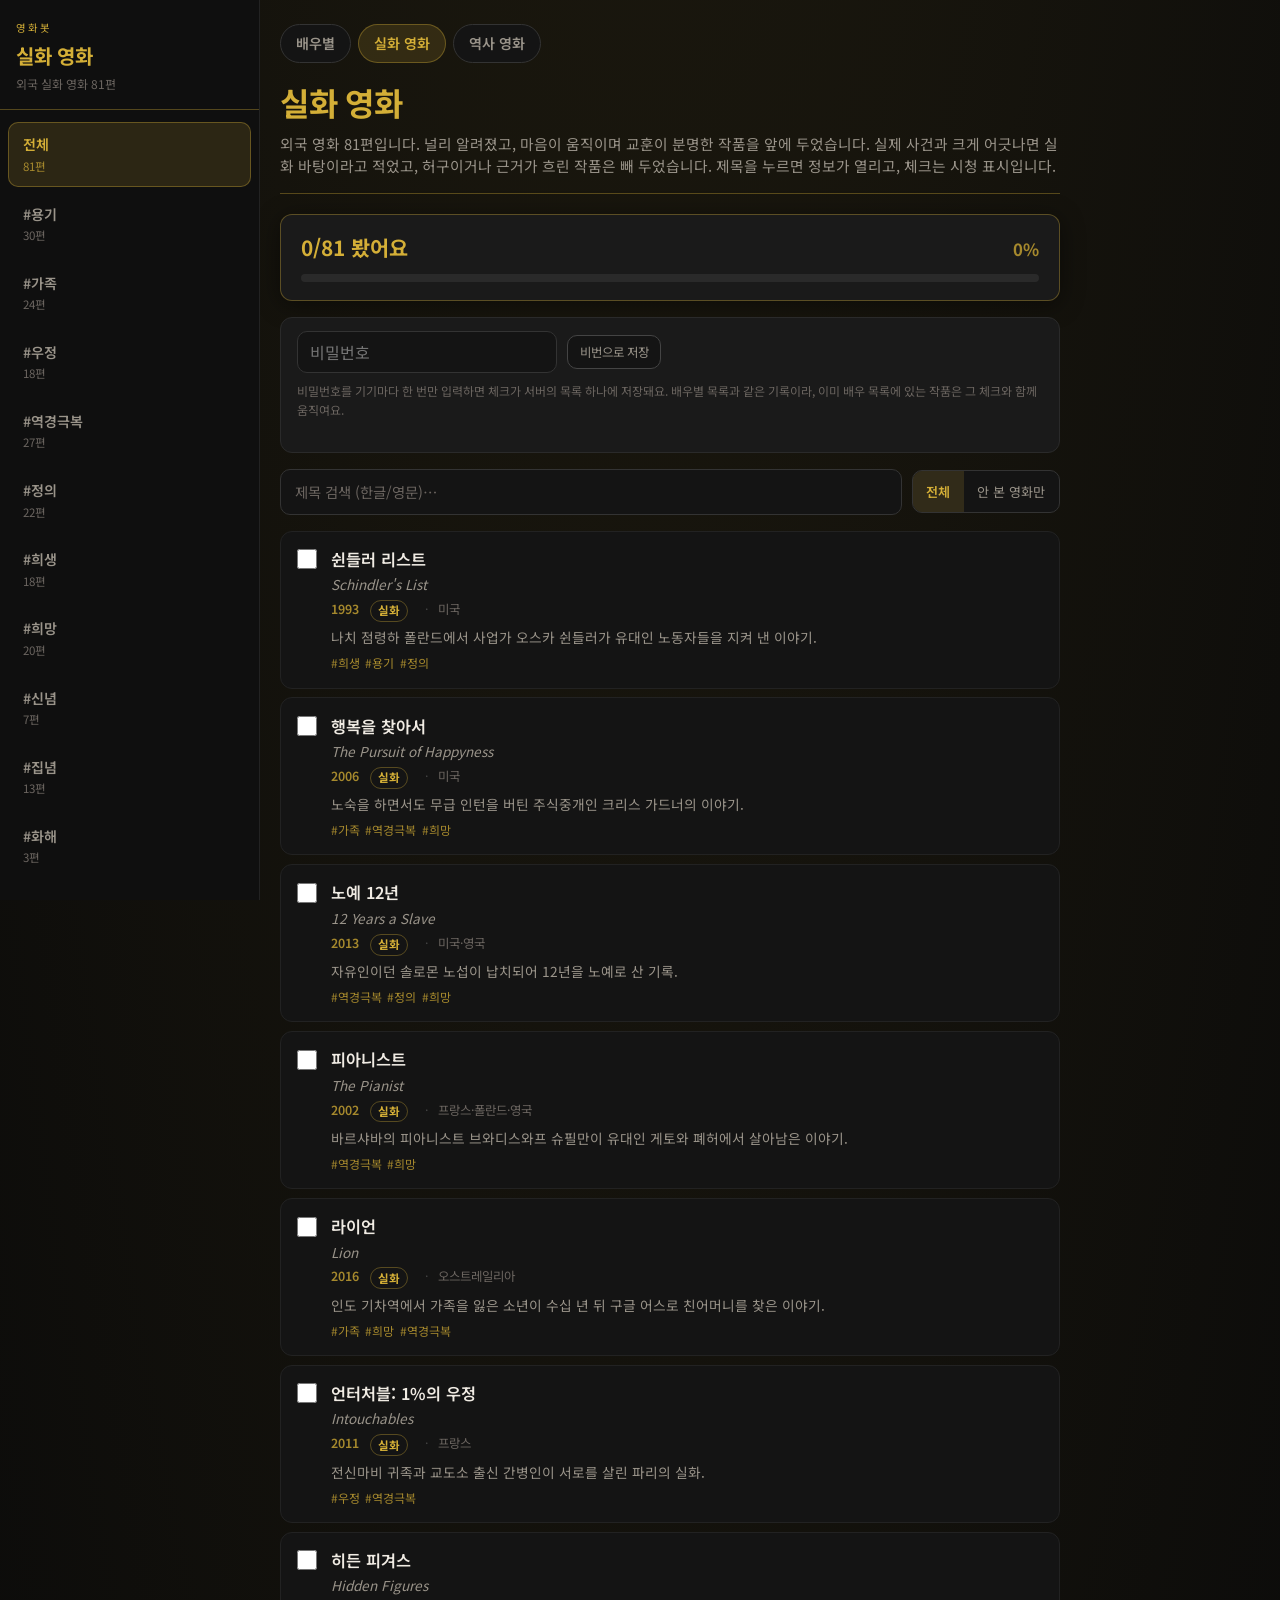
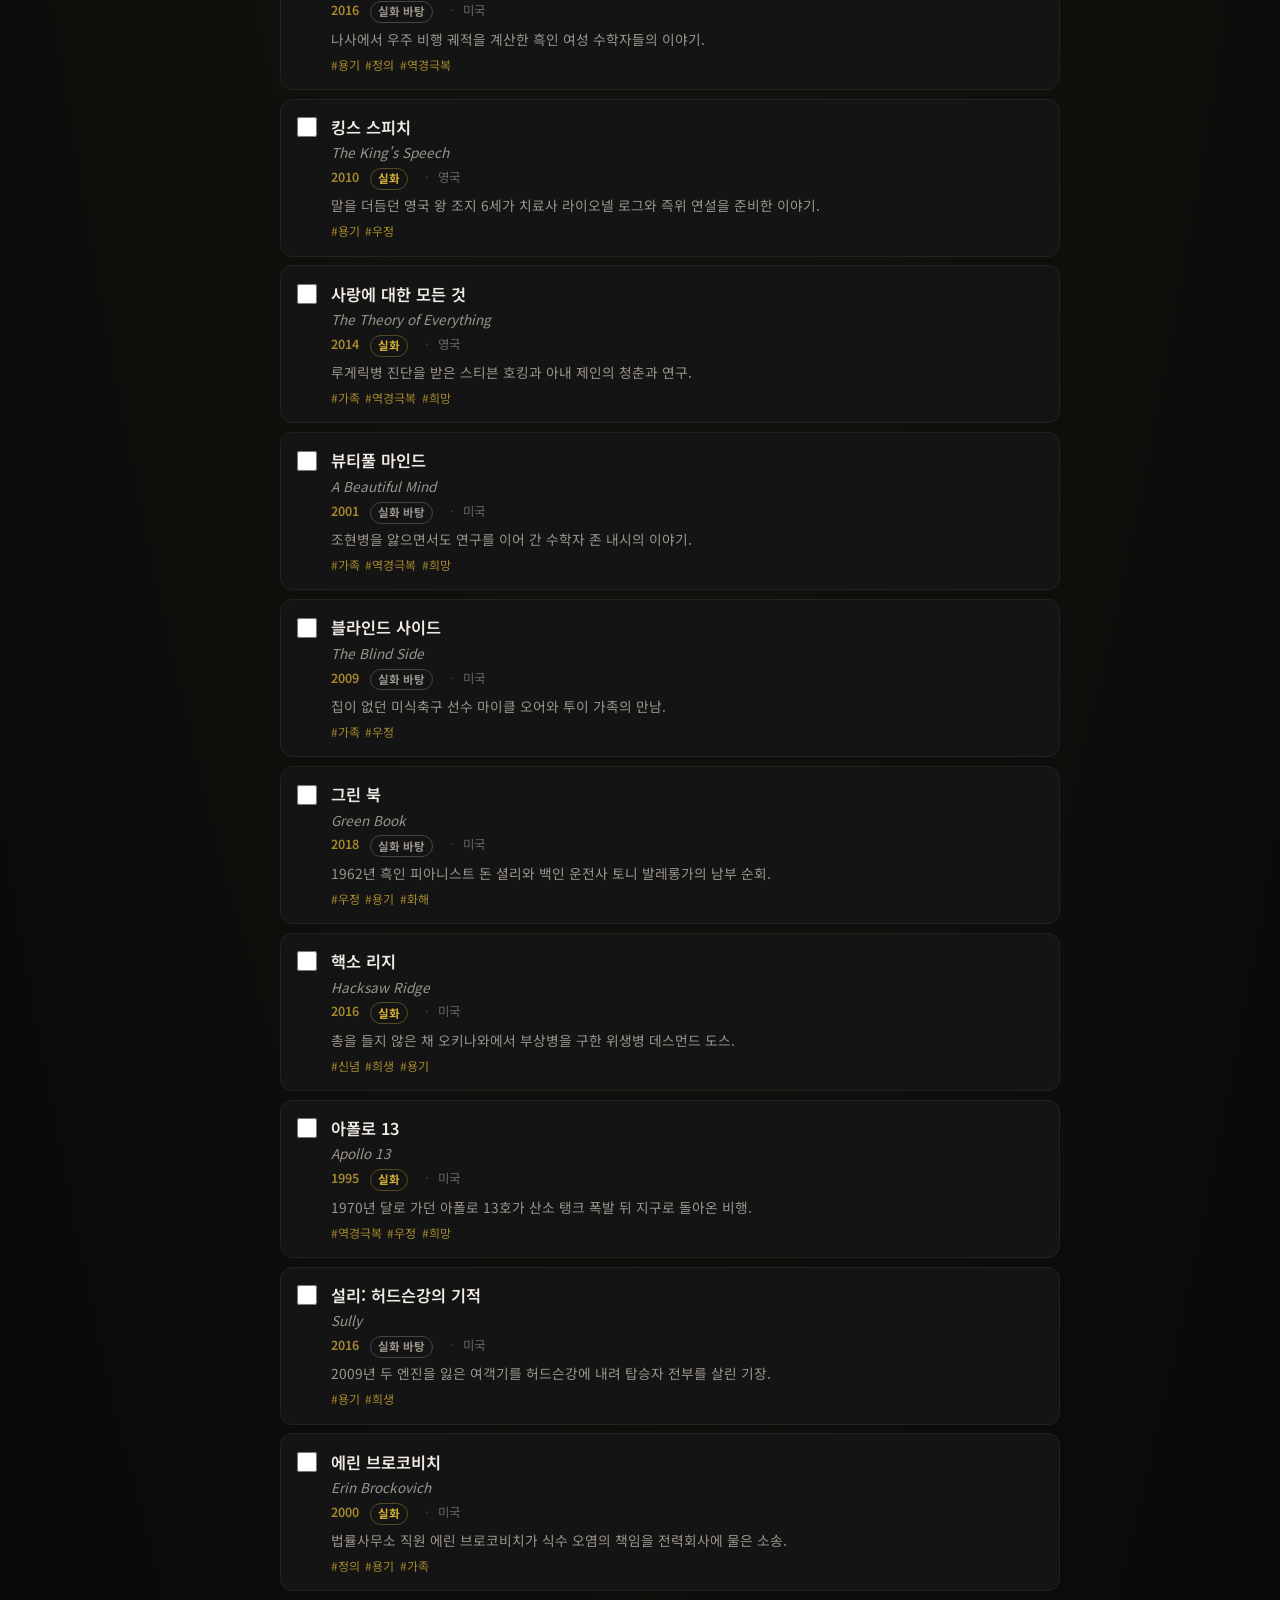
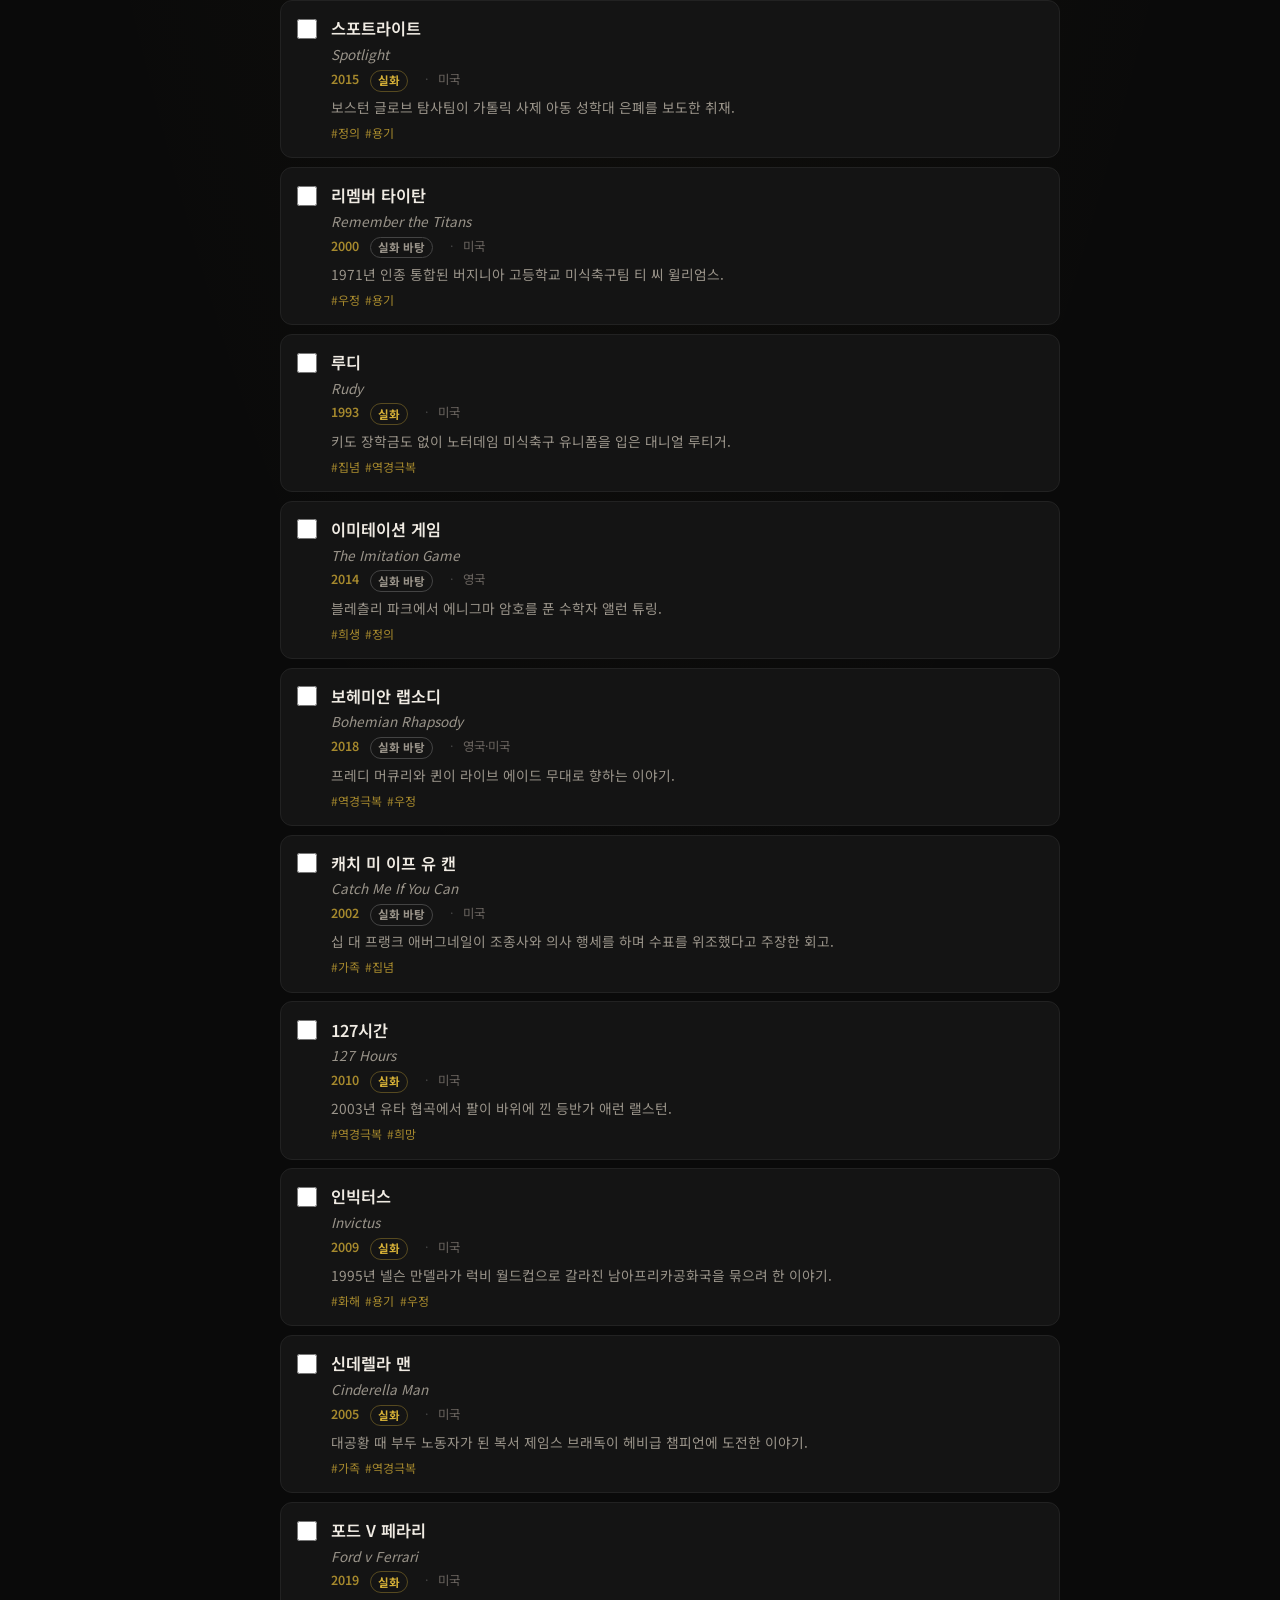
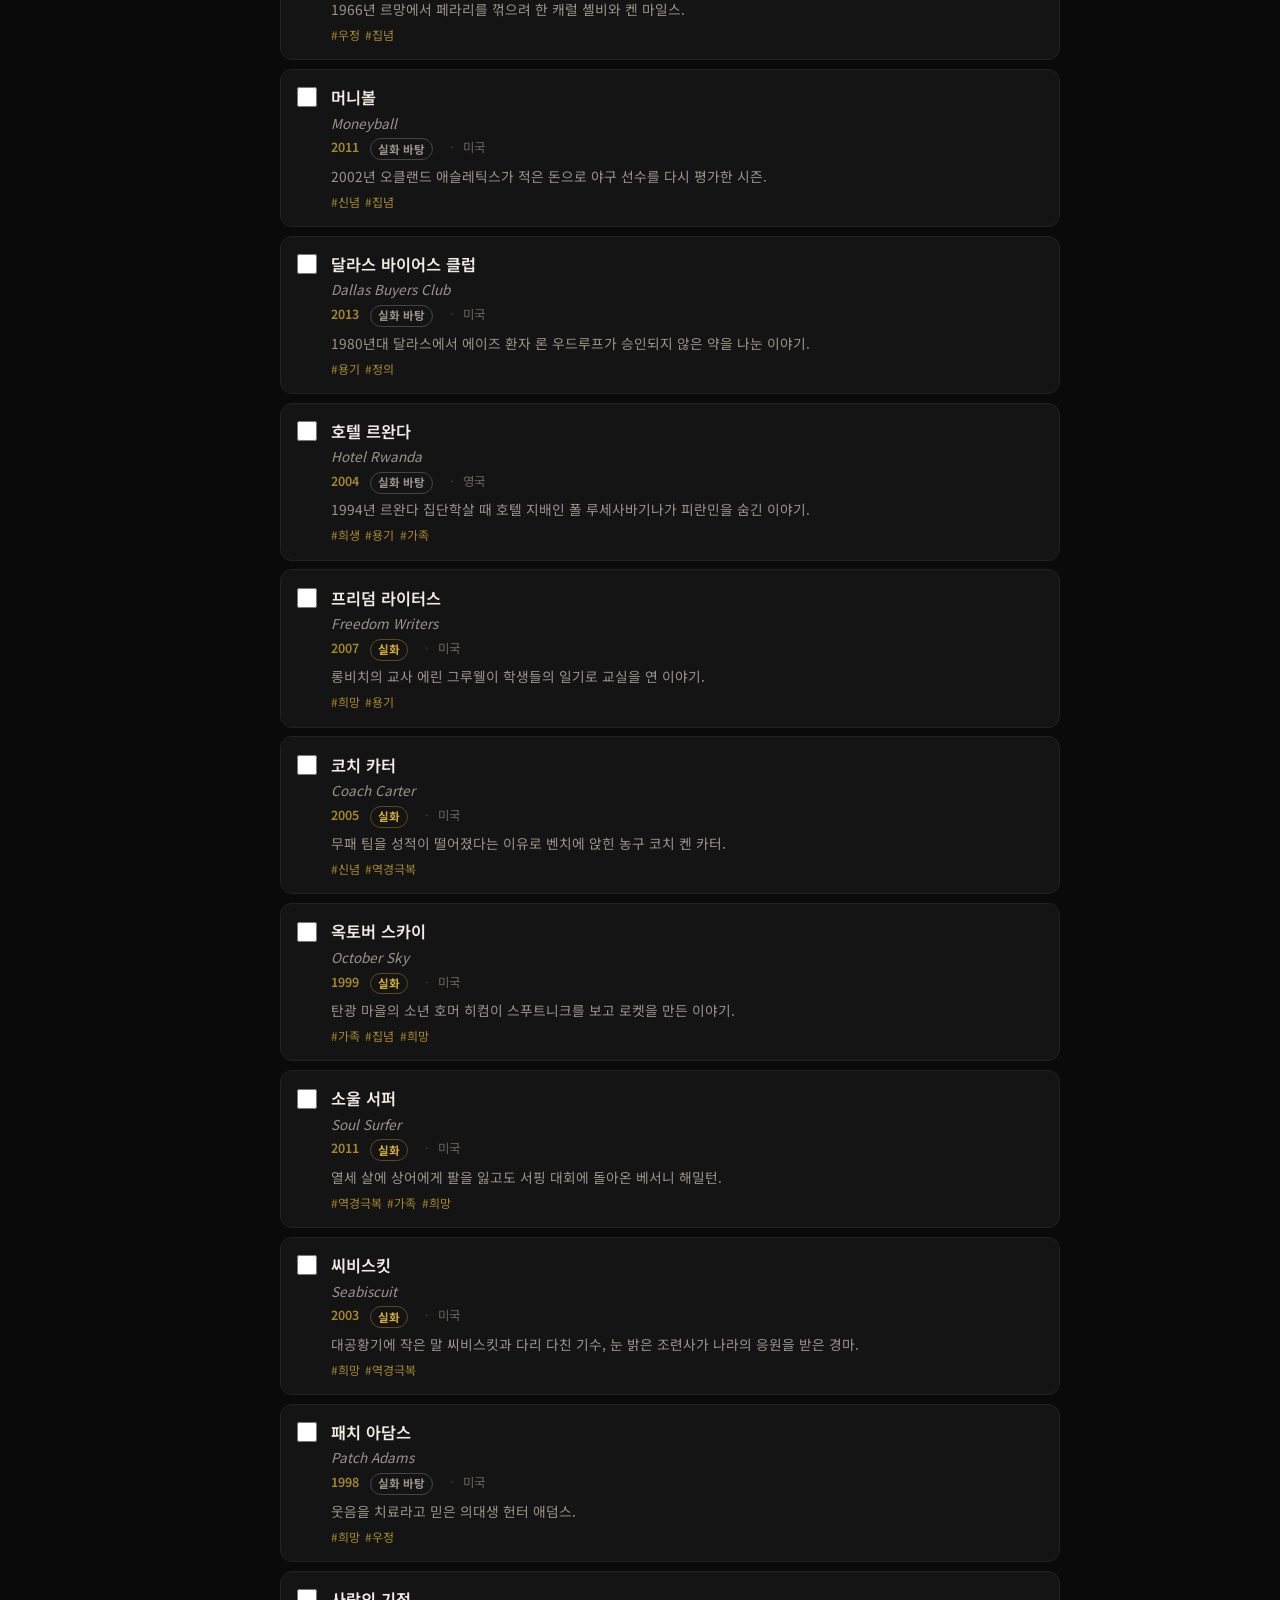
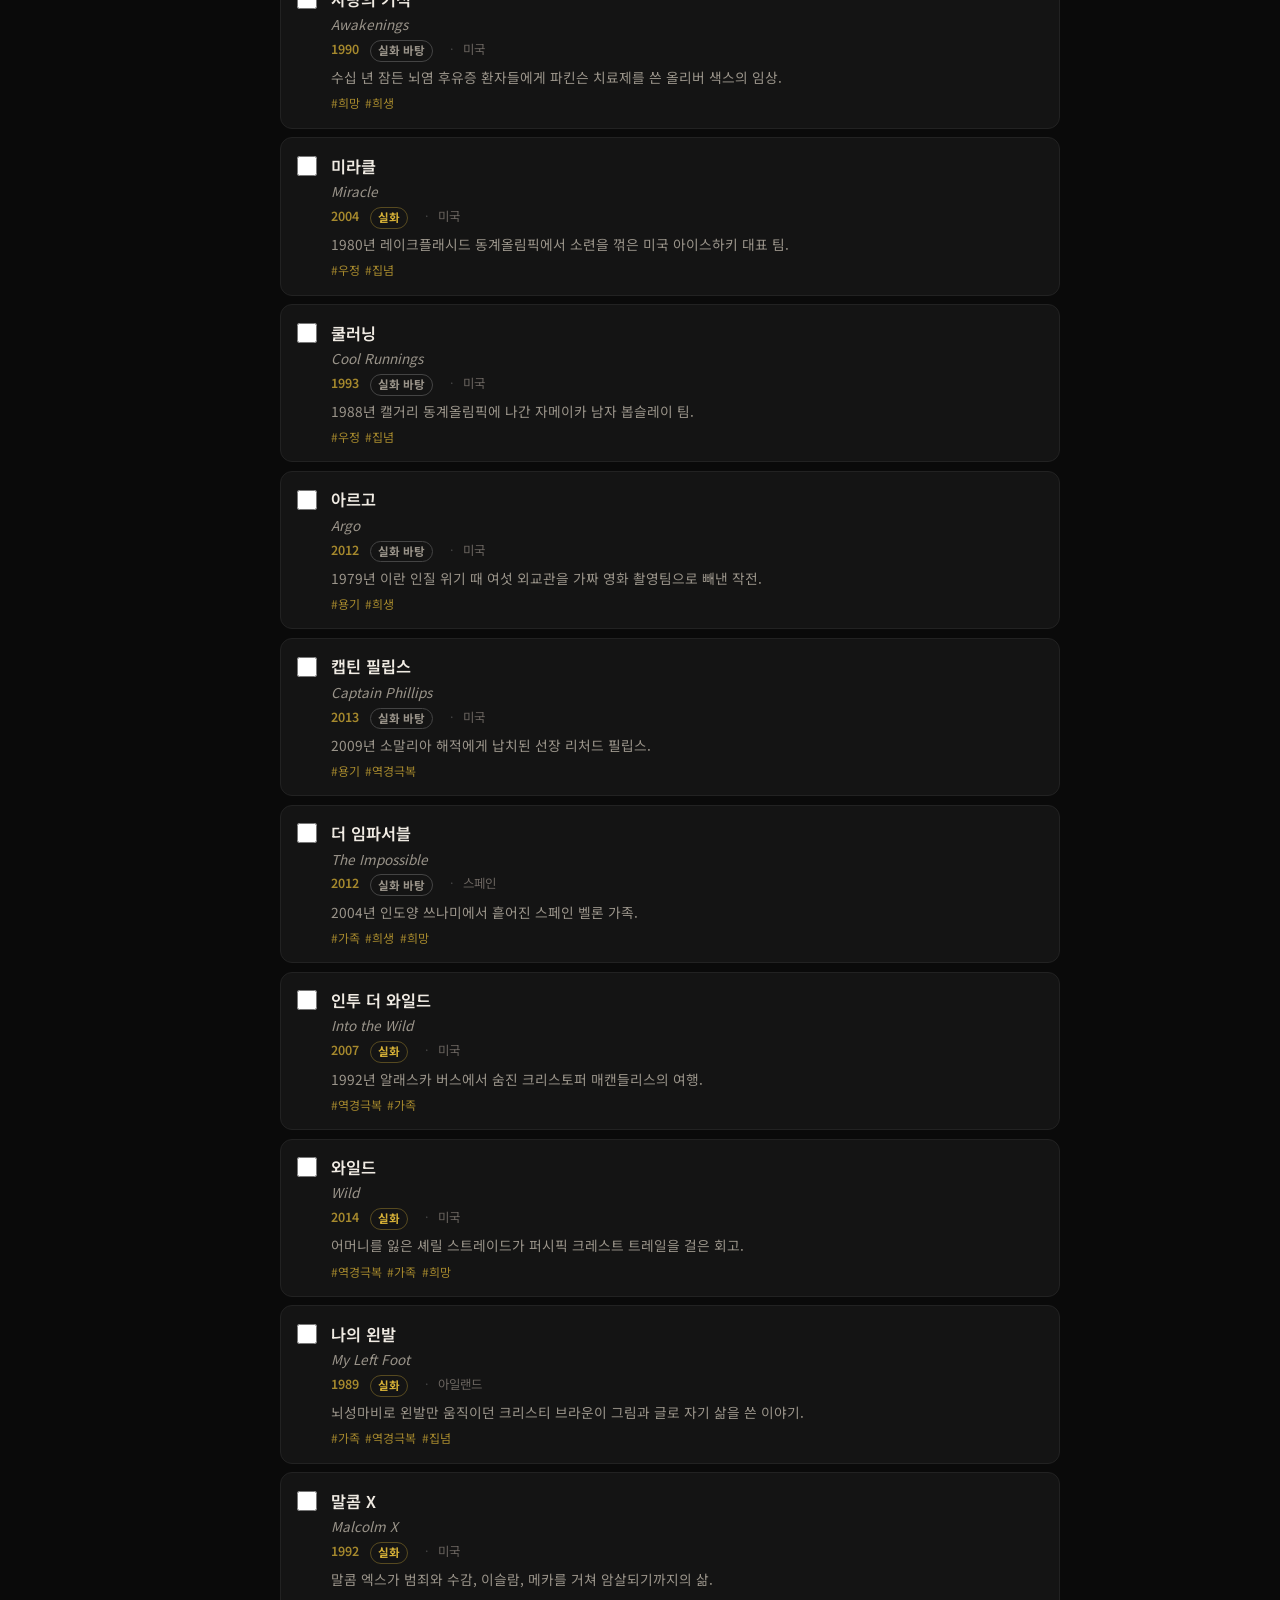
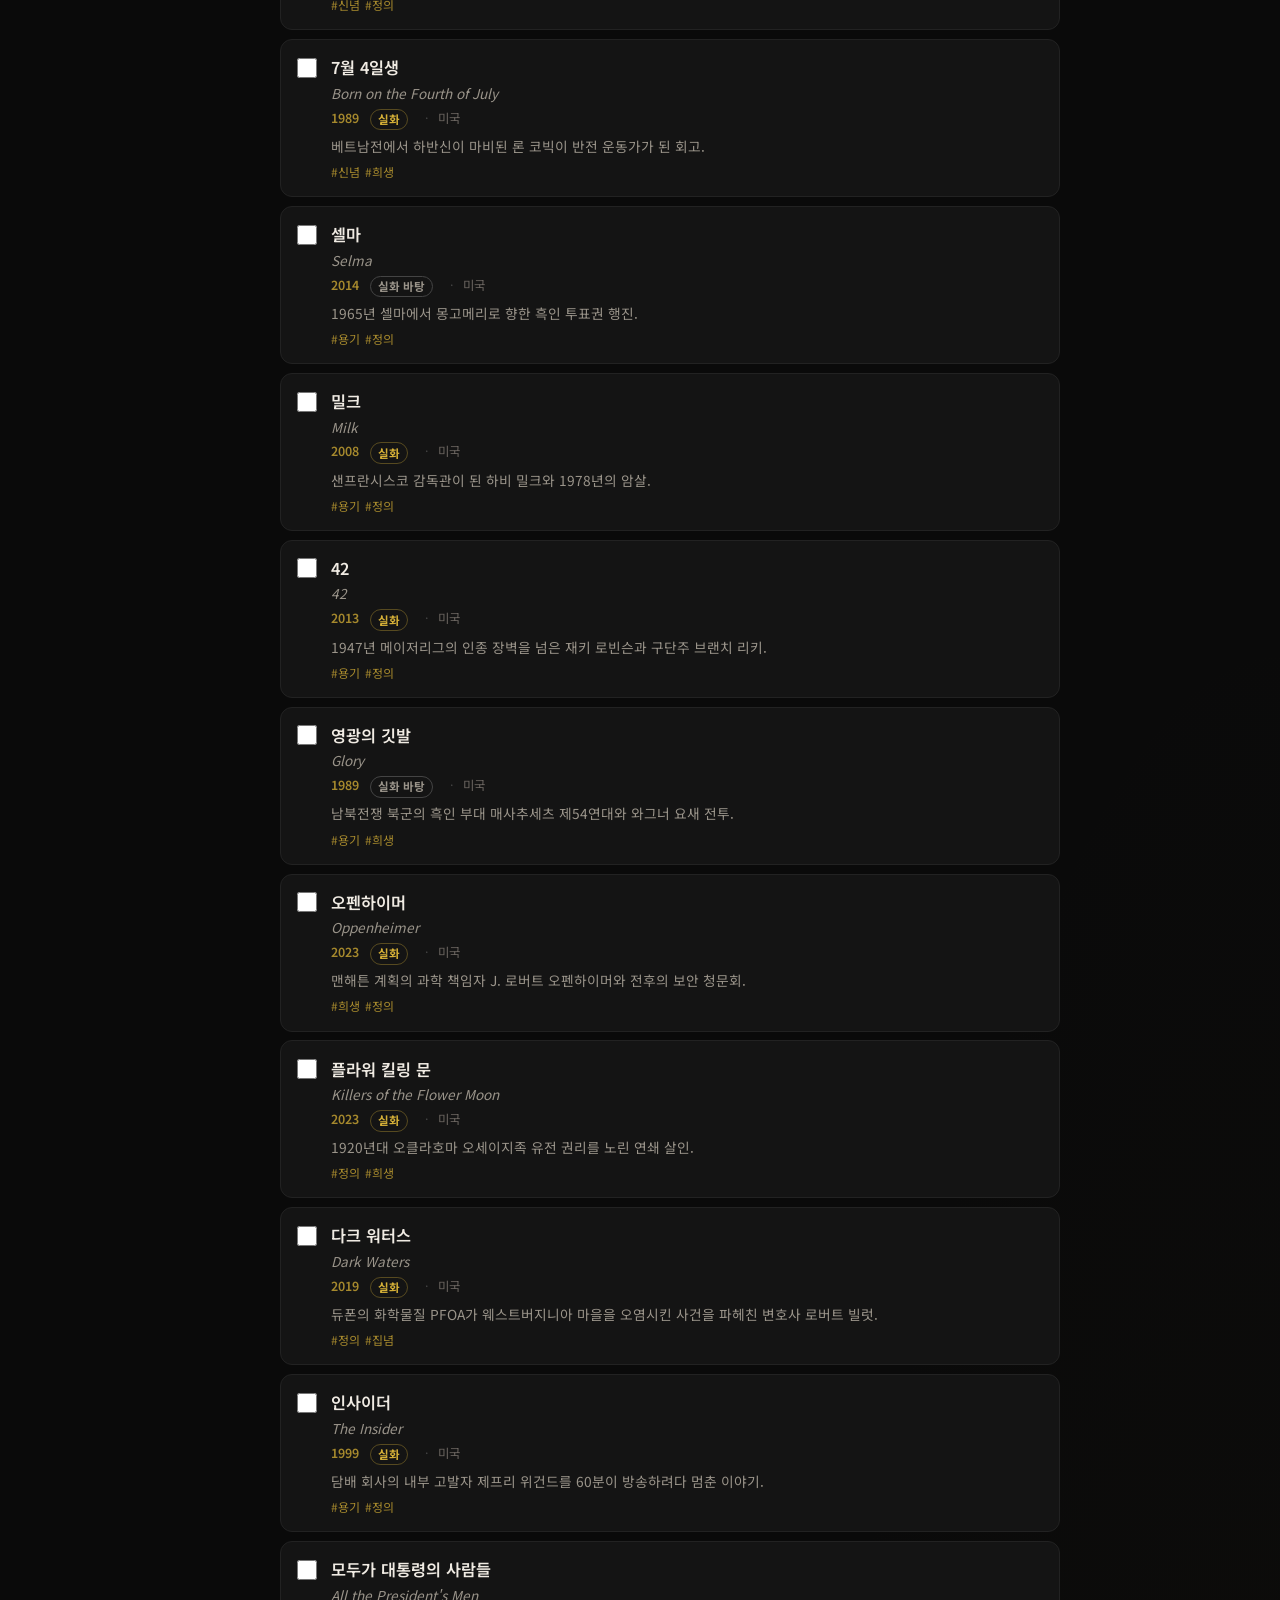
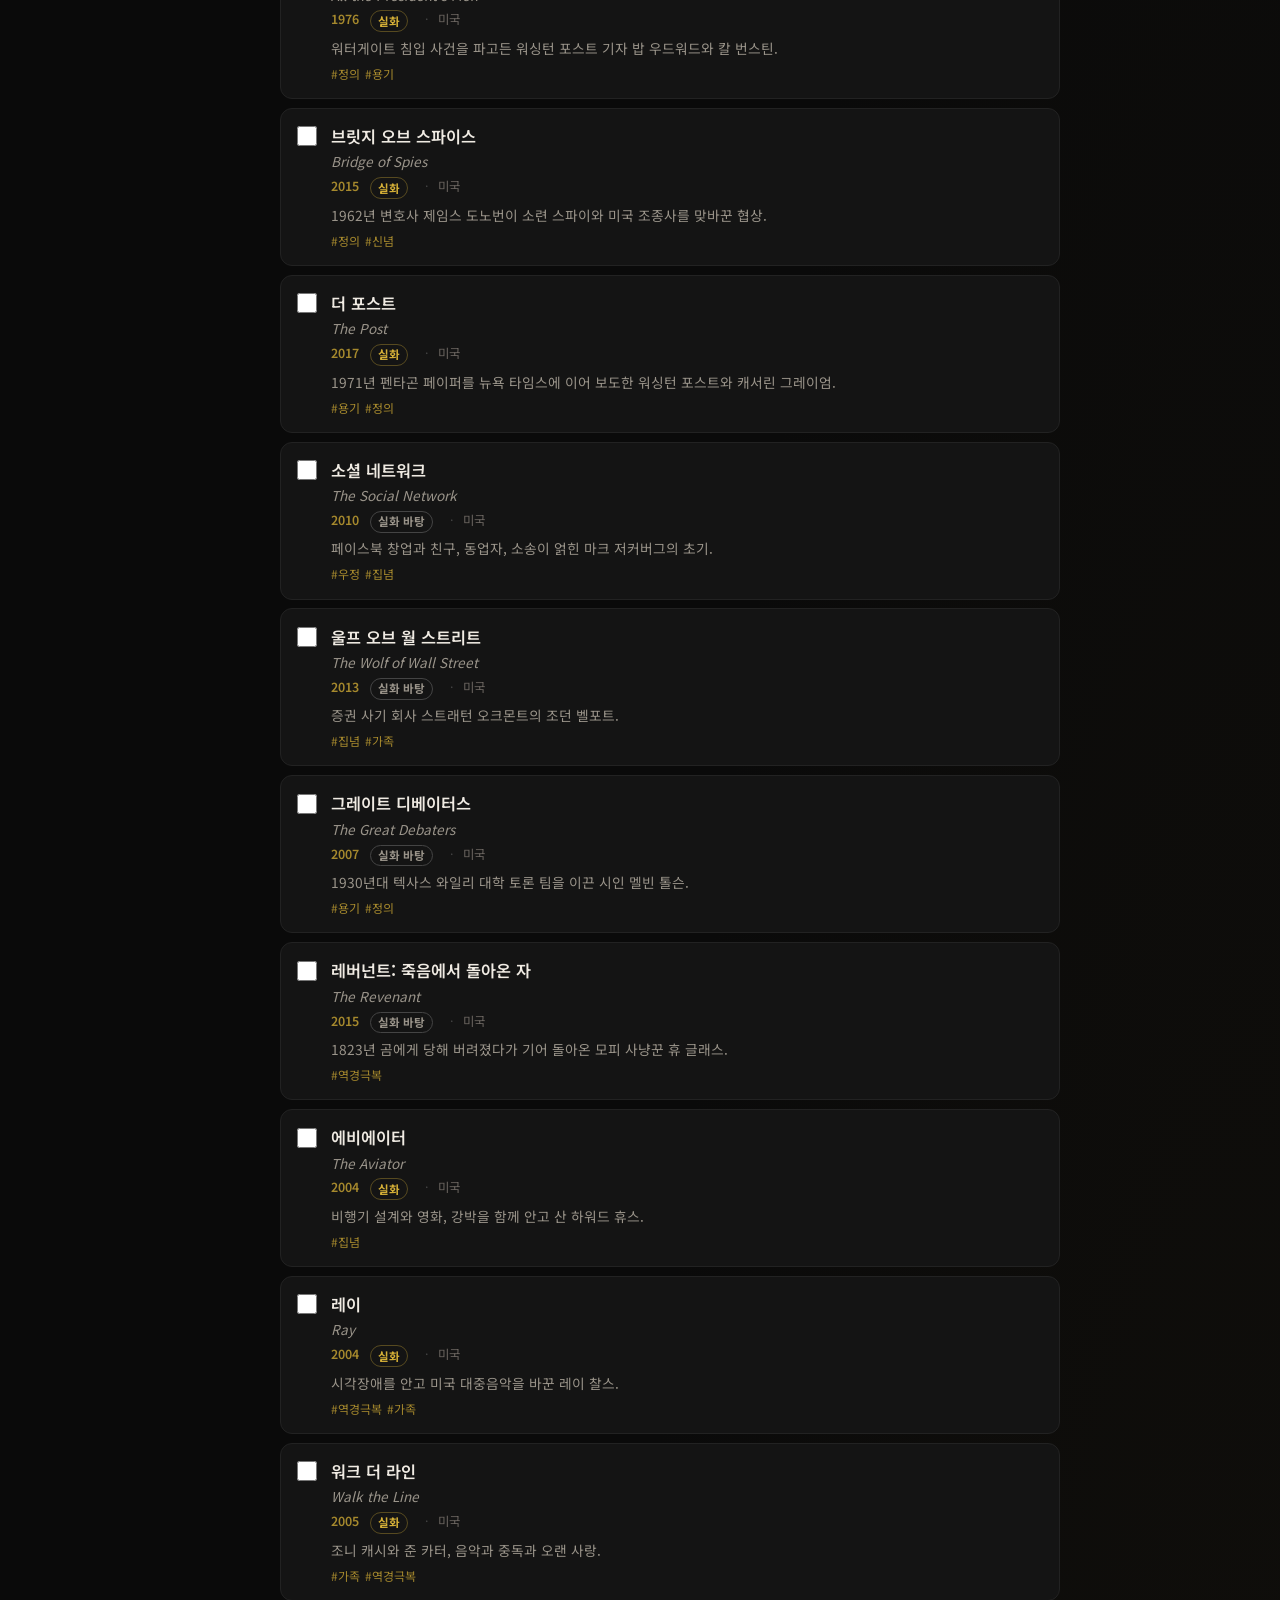
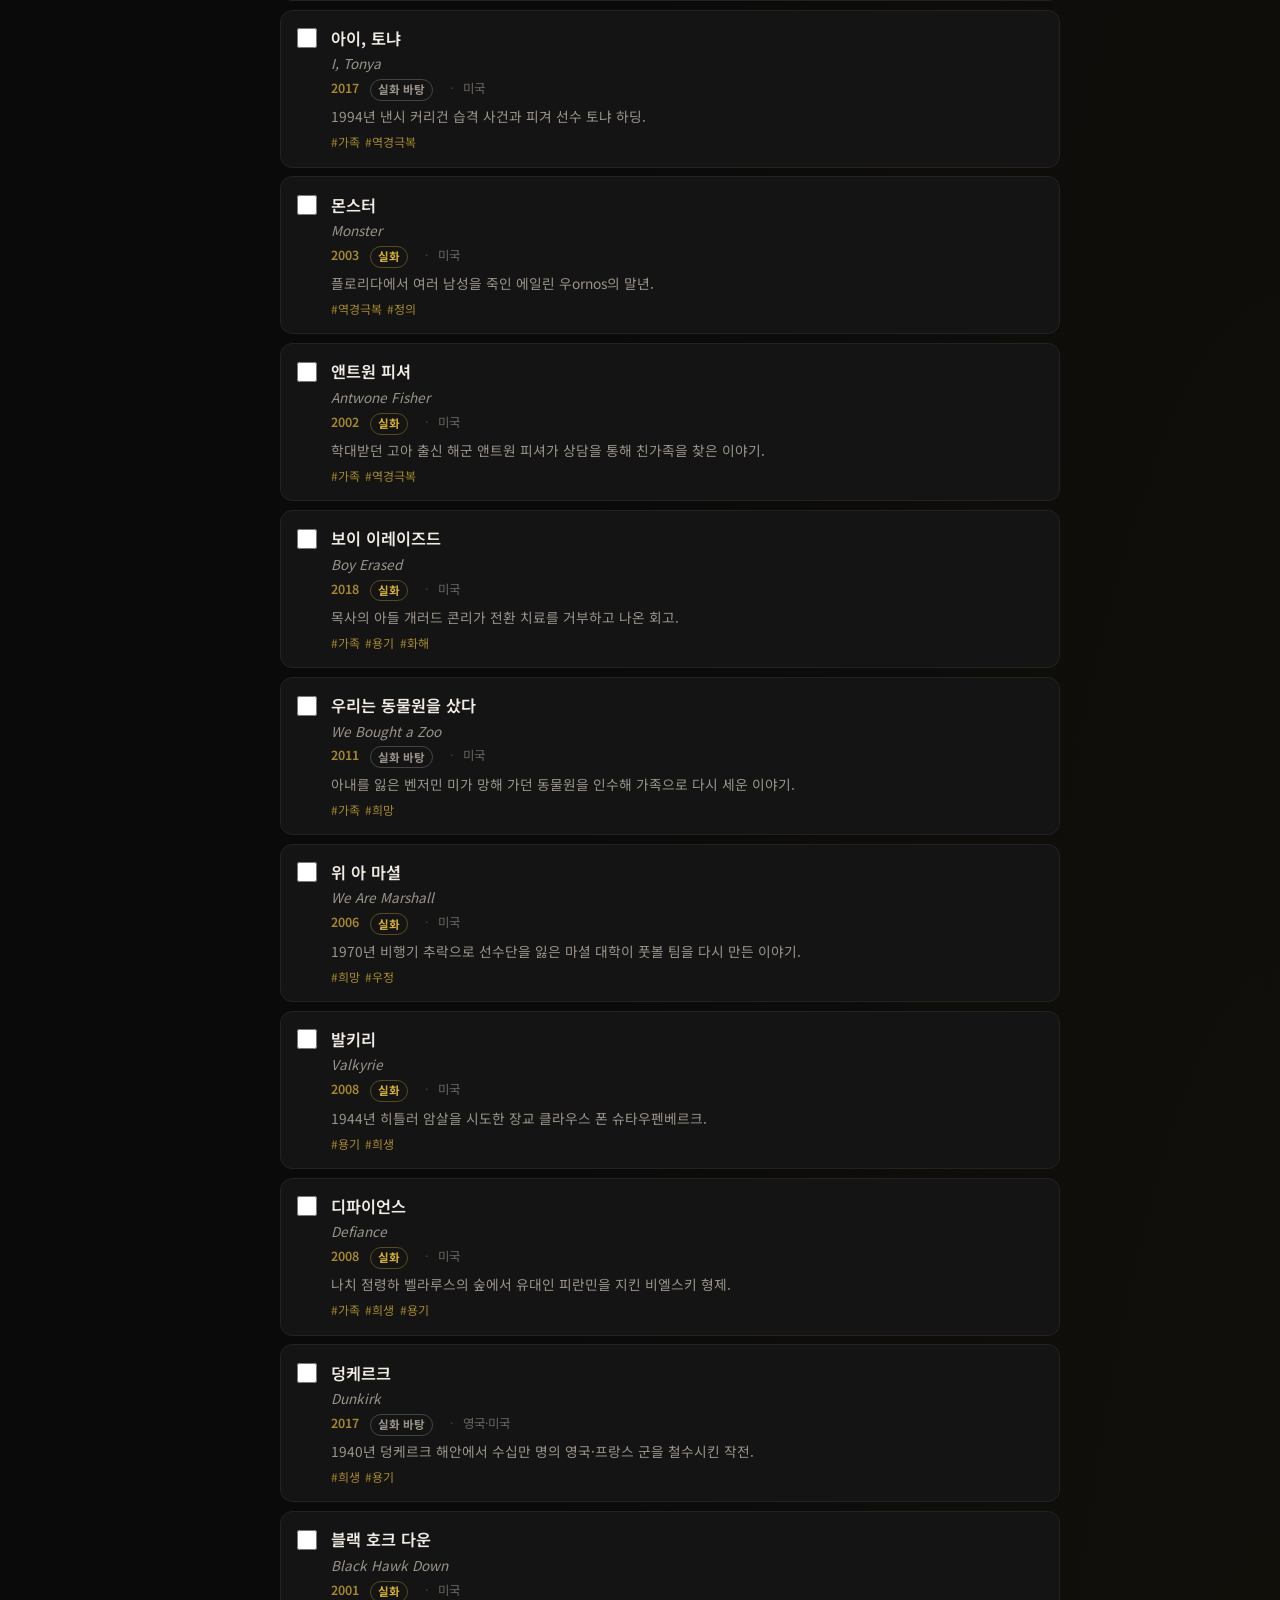
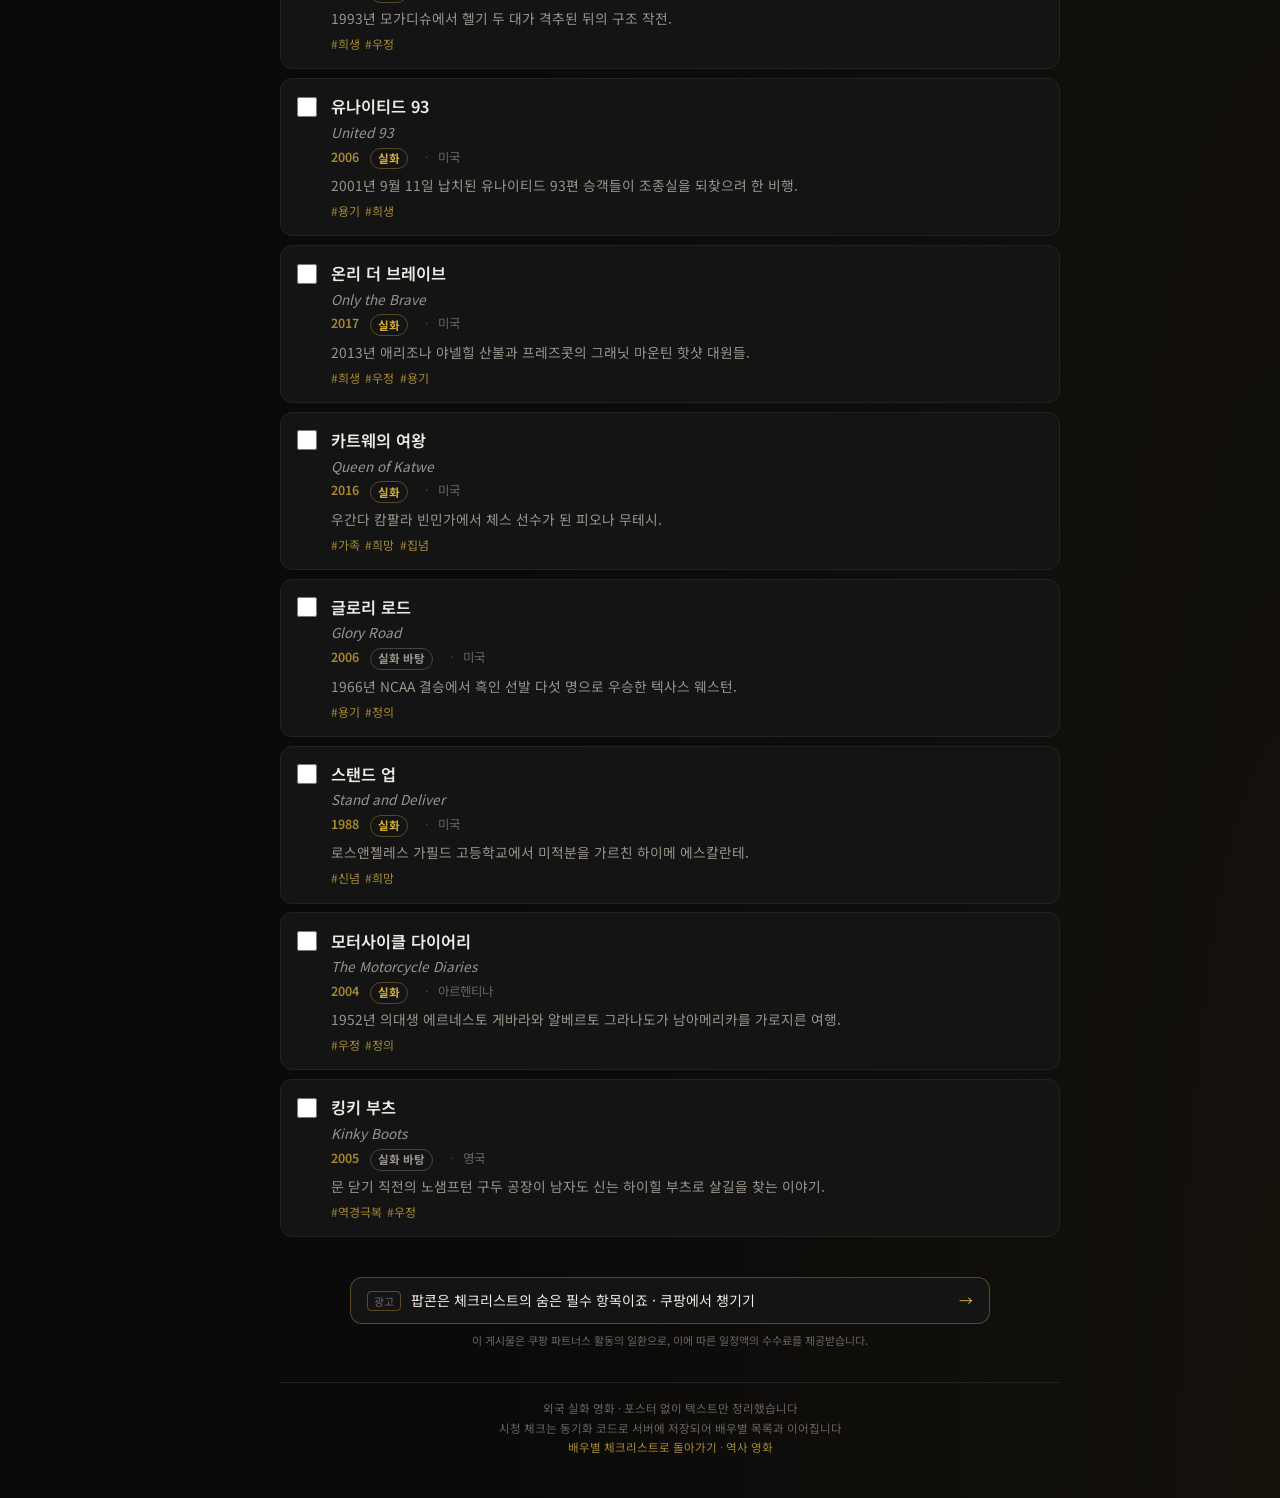
==== true-stories.html @ 32b6df9f "true-stories: link five films to nadoo-people person pages (append-only)" ====
<!DOCTYPE html>
<html lang="ko">
<head>
<meta charset="UTF-8" />
<meta name="viewport" content="width=device-width, initial-scale=1, viewport-fit=cover" />
<meta name="theme-color" content="#0a0a0a" />
<meta name="description" content="외국 실화 영화 81편을 감동과 교훈이 큰 순서로 모았습니다. 쉰들러 리스트, 행복을 찾아서, 라이언처럼 잘 알려진 작품을 실화와 실화 바탕으로 구분하고, 본 영화를 체크해 기기 간에 동기화할 수 있습니다." />
<link rel="canonical" href="https://movie-checklist-sigma.vercel.app/true-stories" />
<meta property="og:type" content="website" />
<meta property="og:locale" content="ko_KR" />
<meta property="og:site_name" content="영화봇" />
<meta property="og:title" content="실화 영화 체크리스트 · 영화봇" />
<meta property="og:description" content="외국 실화 영화 81편. 실화와 실화 바탕을 구분해 보고, 시청 체크를 동기화 코드로 이어 가세요." />
<meta property="og:url" content="https://movie-checklist-sigma.vercel.app/true-stories" />
<meta name="twitter:card" content="summary" />
<meta name="twitter:title" content="실화 영화 체크리스트 · 영화봇" />
<meta name="twitter:description" content="외국 실화 영화 81편을 감동과 교훈이 큰 순서로 모은 체크리스트." />
<title>실화 영화 체크리스트 · 영화봇</title>
<link rel="preconnect" href="https://fonts.googleapis.com" />
<link rel="preconnect" href="https://fonts.gstatic.com" crossorigin />
<link href="https://fonts.googleapis.com/css2?family=Noto+Sans+KR:wght@400;500;700&family=Playfair+Display:wght@600;700&display=swap" rel="stylesheet" />
<link rel="stylesheet" href="/styles.css" />
<script type="application/ld+json">
{
  "@context": "https://schema.org",
  "@type": "ItemList",
  "name": "실화 영화 체크리스트",
  "description": "외국 실화 영화를 감동과 교훈이 큰 순서로 모은 목록",
  "numberOfItems": 81,
  "itemListOrder": "https://schema.org/ItemListOrderAscending",
  "itemListElement": [
    {
      "@type": "ListItem",
      "position": 1,
      "item": {
        "@type": "Movie",
        "name": "쉰들러 리스트",
        "alternateName": "Schindler's List",
        "datePublished": "1993",
        "director": [
          {
            "@type": "Person",
            "name": "스티븐 스필버그"
          }
        ],
        "actor": [
          {
            "@type": "Person",
            "name": "리암 니슨"
          },
          {
            "@type": "Person",
            "name": "벤 킹슬리"
          },
          {
            "@type": "Person",
            "name": "랄프 파인즈"
          }
        ],
        "genre": "드라마/전쟁",
        "description": "나치 점령하 폴란드에서 사업가 오스카 쉰들러가 유대인 노동자들을 지켜 낸 이야기.",
        "countryOfOrigin": "미국",
        "inLanguage": "ko",
        "duration": "PT195M"
      }
    },
    {
      "@type": "ListItem",
      "position": 2,
      "item": {
        "@type": "Movie",
        "name": "행복을 찾아서",
        "alternateName": "The Pursuit of Happyness",
        "datePublished": "2006",
        "director": [
          {
            "@type": "Person",
            "name": "가브리엘레 무치노"
          }
        ],
        "actor": [
          {
            "@type": "Person",
            "name": "윌 스미스"
          },
          {
            "@type": "Person",
            "name": "제이든 스미스"
          },
          {
            "@type": "Person",
            "name": "탠디 뉴턴"
          }
        ],
        "genre": "드라마",
        "description": "노숙을 하면서도 무급 인턴을 버틴 주식중개인 크리스 가드너의 이야기.",
        "countryOfOrigin": "미국",
        "inLanguage": "ko",
        "duration": "PT117M"
      }
    },
    {
      "@type": "ListItem",
      "position": 3,
      "item": {
        "@type": "Movie",
        "name": "노예 12년",
        "alternateName": "12 Years a Slave",
        "datePublished": "2013",
        "director": [
          {
            "@type": "Person",
            "name": "스티브 맥퀸"
          }
        ],
        "actor": [
          {
            "@type": "Person",
            "name": "치웨텔 에지오포"
          },
          {
            "@type": "Person",
            "name": "마이클 패스벤더"
          },
          {
            "@type": "Person",
            "name": "루피타 뇽오"
          }
        ],
        "genre": "드라마",
        "description": "자유인이던 솔로몬 노섭이 납치되어 12년을 노예로 산 기록.",
        "countryOfOrigin": "미국·영국",
        "inLanguage": "ko",
        "duration": "PT134M"
      }
    },
    {
      "@type": "ListItem",
      "position": 4,
      "item": {
        "@type": "Movie",
        "name": "피아니스트",
        "alternateName": "The Pianist",
        "datePublished": "2002",
        "director": [
          {
            "@type": "Person",
            "name": "로만 폴란스키"
          }
        ],
        "actor": [
          {
            "@type": "Person",
            "name": "애드리언 브로디"
          },
          {
            "@type": "Person",
            "name": "토머스 크레치만"
          }
        ],
        "genre": "드라마/전쟁",
        "description": "바르샤바의 피아니스트 브와디스와프 슈필만이 유대인 게토와 폐허에서 살아남은 이야기.",
        "countryOfOrigin": "프랑스·폴란드·영국",
        "inLanguage": "ko",
        "duration": "PT150M"
      }
    },
    {
      "@type": "ListItem",
      "position": 5,
      "item": {
        "@type": "Movie",
        "name": "라이언",
        "alternateName": "Lion",
        "datePublished": "2016",
        "director": [
          {
            "@type": "Person",
            "name": "가스 데이비스"
          }
        ],
        "actor": [
          {
            "@type": "Person",
            "name": "데브 파텔"
          },
          {
            "@type": "Person",
            "name": "서니 파와르"
          },
          {
            "@type": "Person",
            "name": "니콜 키드먼"
          }
        ],
        "genre": "드라마",
        "description": "인도 기차역에서 가족을 잃은 소년이 수십 년 뒤 구글 어스로 친어머니를 찾은 이야기.",
        "countryOfOrigin": "오스트레일리아",
        "inLanguage": "ko",
        "duration": "PT118M"
      }
    },
    {
      "@type": "ListItem",
      "position": 6,
      "item": {
        "@type": "Movie",
        "name": "언터처블: 1%의 우정",
        "alternateName": "Intouchables",
        "datePublished": "2011",
        "director": [
          {
            "@type": "Person",
            "name": "올리비에 나카슈"
          },
          {
            "@type": "Person",
            "name": "에리크 톨레다노"
          }
        ],
        "actor": [
          {
            "@type": "Person",
            "name": "프랑수아 클뤼제"
          },
          {
            "@type": "Person",
            "name": "오마르 시"
          }
        ],
        "genre": "드라마/코미디",
        "description": "전신마비 귀족과 교도소 출신 간병인이 서로를 살린 파리의 실화.",
        "countryOfOrigin": "프랑스",
        "inLanguage": "ko",
        "duration": "PT112M"
      }
    },
    {
      "@type": "ListItem",
      "position": 7,
      "item": {
        "@type": "Movie",
        "name": "히든 피겨스",
        "alternateName": "Hidden Figures",
        "datePublished": "2016",
        "director": [
          {
            "@type": "Person",
            "name": "시어도어 멜피"
          }
        ],
        "actor": [
          {
            "@type": "Person",
            "name": "타라지 P. 헨슨"
          },
          {
            "@type": "Person",
            "name": "옥타비아 스펜서"
          },
          {
            "@type": "Person",
            "name": "저넬 모네이"
          }
        ],
        "genre": "드라마",
        "description": "나사에서 우주 비행 궤적을 계산한 흑인 여성 수학자들의 이야기.",
        "countryOfOrigin": "미국",
        "inLanguage": "ko",
        "duration": "PT127M"
      }
    },
    {
      "@type": "ListItem",
      "position": 8,
      "item": {
        "@type": "Movie",
        "name": "킹스 스피치",
        "alternateName": "The King's Speech",
        "datePublished": "2010",
        "director": [
          {
            "@type": "Person",
            "name": "톰 후퍼"
          }
        ],
        "actor": [
          {
            "@type": "Person",
            "name": "콜린 퍼스"
          },
          {
            "@type": "Person",
            "name": "제프리 러시"
          },
          {
            "@type": "Person",
            "name": "헬레나 보넘 카터"
          }
        ],
        "genre": "드라마",
        "description": "말을 더듬던 영국 왕 조지 6세가 치료사 라이오넬 로그와 즉위 연설을 준비한 이야기.",
        "countryOfOrigin": "영국",
        "inLanguage": "ko",
        "duration": "PT118M"
      }
    },
    {
      "@type": "ListItem",
      "position": 9,
      "item": {
        "@type": "Movie",
        "name": "사랑에 대한 모든 것",
        "alternateName": "The Theory of Everything",
        "datePublished": "2014",
        "director": [
          {
            "@type": "Person",
            "name": "제임스 마시"
          }
        ],
        "actor": [
          {
            "@type": "Person",
            "name": "에디 레드메인"
          },
          {
            "@type": "Person",
            "name": "펠리시티 존스"
          }
        ],
        "genre": "드라마",
        "description": "루게릭병 진단을 받은 스티븐 호킹과 아내 제인의 청춘과 연구.",
        "countryOfOrigin": "영국",
        "inLanguage": "ko",
        "duration": "PT123M"
      }
    },
    {
      "@type": "ListItem",
      "position": 10,
      "item": {
        "@type": "Movie",
        "name": "뷰티풀 마인드",
        "alternateName": "A Beautiful Mind",
        "datePublished": "2001",
        "director": [
          {
            "@type": "Person",
            "name": "론 하워드"
          }
        ],
        "actor": [
          {
            "@type": "Person",
            "name": "러셀 크로우"
          },
          {
            "@type": "Person",
            "name": "제니퍼 코널리"
          }
        ],
        "genre": "드라마",
        "description": "조현병을 앓으면서도 연구를 이어 간 수학자 존 내시의 이야기.",
        "countryOfOrigin": "미국",
        "inLanguage": "ko",
        "duration": "PT135M"
      }
    },
    {
      "@type": "ListItem",
      "position": 11,
      "item": {
        "@type": "Movie",
        "name": "블라인드 사이드",
        "alternateName": "The Blind Side",
        "datePublished": "2009",
        "director": [
          {
            "@type": "Person",
            "name": "존 리 핸콕"
          }
        ],
        "actor": [
          {
            "@type": "Person",
            "name": "산드라 불럭"
          },
          {
            "@type": "Person",
            "name": "퀸튼 에런"
          },
          {
            "@type": "Person",
            "name": "팀 맥그로"
          }
        ],
        "genre": "드라마/스포츠",
        "description": "집이 없던 미식축구 선수 마이클 오어와 투이 가족의 만남.",
        "countryOfOrigin": "미국",
        "inLanguage": "ko",
        "duration": "PT129M"
      }
    },
    {
      "@type": "ListItem",
      "position": 12,
      "item": {
        "@type": "Movie",
        "name": "그린 북",
        "alternateName": "Green Book",
        "datePublished": "2018",
        "director": [
          {
            "@type": "Person",
            "name": "피터 패럴리"
          }
        ],
        "actor": [
          {
            "@type": "Person",
            "name": "비고 모텐슨"
          },
          {
            "@type": "Person",
            "name": "마허샬라 알리"
          }
        ],
        "genre": "드라마",
        "description": "1962년 흑인 피아니스트 돈 셜리와 백인 운전사 토니 발레롱가의 남부 순회.",
        "countryOfOrigin": "미국",
        "inLanguage": "ko",
        "duration": "PT130M"
      }
    },
    {
      "@type": "ListItem",
      "position": 13,
      "item": {
        "@type": "Movie",
        "name": "핵소 리지",
        "alternateName": "Hacksaw Ridge",
        "datePublished": "2016",
        "director": [
          {
            "@type": "Person",
            "name": "멜 깁슨"
          }
        ],
        "actor": [
          {
            "@type": "Person",
            "name": "앤드루 가필드"
          },
          {
            "@type": "Person",
            "name": "샘 워딩턴"
          },
          {
            "@type": "Person",
            "name": "빈스 본"
          }
        ],
        "genre": "전쟁/드라마",
        "description": "총을 들지 않은 채 오키나와에서 부상병을 구한 위생병 데스먼드 도스.",
        "countryOfOrigin": "미국",
        "inLanguage": "ko",
        "duration": "PT139M"
      }
    },
    {
      "@type": "ListItem",
      "position": 14,
      "item": {
        "@type": "Movie",
        "name": "아폴로 13",
        "alternateName": "Apollo 13",
        "datePublished": "1995",
        "director": [
          {
            "@type": "Person",
            "name": "론 하워드"
          }
        ],
        "actor": [
          {
            "@type": "Person",
            "name": "톰 행크스"
          },
          {
            "@type": "Person",
            "name": "빌 팩스턴"
          },
          {
            "@type": "Person",
            "name": "케빈 베이컨"
          }
        ],
        "genre": "드라마",
        "description": "1970년 달로 가던 아폴로 13호가 산소 탱크 폭발 뒤 지구로 돌아온 비행.",
        "countryOfOrigin": "미국",
        "inLanguage": "ko",
        "duration": "PT140M"
      }
    },
    {
      "@type": "ListItem",
      "position": 15,
      "item": {
        "@type": "Movie",
        "name": "설리: 허드슨강의 기적",
        "alternateName": "Sully",
        "datePublished": "2016",
        "director": [
          {
            "@type": "Person",
            "name": "클린트 이스트우드"
          }
        ],
        "actor": [
          {
            "@type": "Person",
            "name": "톰 행크스"
          },
          {
            "@type": "Person",
            "name": "아론 에크하트"
          },
          {
            "@type": "Person",
            "name": "로라 리니"
          }
        ],
        "genre": "드라마",
        "description": "2009년 두 엔진을 잃은 여객기를 허드슨강에 내려 탑승자 전부를 살린 기장.",
        "countryOfOrigin": "미국",
        "inLanguage": "ko",
        "duration": "PT96M"
      }
    },
    {
      "@type": "ListItem",
      "position": 16,
      "item": {
        "@type": "Movie",
        "name": "에린 브로코비치",
        "alternateName": "Erin Brockovich",
        "datePublished": "2000",
        "director": [
          {
            "@type": "Person",
            "name": "스티븐 소더버그"
          }
        ],
        "actor": [
          {
            "@type": "Person",
            "name": "줄리아 로버츠"
          },
          {
            "@type": "Person",
            "name": "앨버트 피니"
          }
        ],
        "genre": "드라마",
        "description": "법률사무소 직원 에린 브로코비치가 식수 오염의 책임을 전력회사에 물은 소송.",
        "countryOfOrigin": "미국",
        "inLanguage": "ko",
        "duration": "PT131M"
      }
    },
    {
      "@type": "ListItem",
      "position": 17,
      "item": {
        "@type": "Movie",
        "name": "스포트라이트",
        "alternateName": "Spotlight",
        "datePublished": "2015",
        "director": [
          {
            "@type": "Person",
            "name": "톰 매카시"
          }
        ],
        "actor": [
          {
            "@type": "Person",
            "name": "마이클 키턴"
          },
          {
            "@type": "Person",
            "name": "마크 러팔로"
          },
          {
            "@type": "Person",
            "name": "레이철 매캐덤스"
          }
        ],
        "genre": "드라마",
        "description": "보스턴 글로브 탐사팀이 가톨릭 사제 아동 성학대 은폐를 보도한 취재.",
        "countryOfOrigin": "미국",
        "inLanguage": "ko",
        "duration": "PT129M"
      }
    },
    {
      "@type": "ListItem",
      "position": 18,
      "item": {
        "@type": "Movie",
        "name": "리멤버 타이탄",
        "alternateName": "Remember the Titans",
        "datePublished": "2000",
        "director": [
          {
            "@type": "Person",
            "name": "보즈 야킨"
          }
        ],
        "actor": [
          {
            "@type": "Person",
            "name": "덴젤 워싱턴"
          },
          {
            "@type": "Person",
            "name": "윌 패튼"
          }
        ],
        "genre": "드라마/스포츠",
        "description": "1971년 인종 통합된 버지니아 고등학교 미식축구팀 티 씨 윌리엄스.",
        "countryOfOrigin": "미국",
        "inLanguage": "ko",
        "duration": "PT113M"
      }
    },
    {
      "@type": "ListItem",
      "position": 19,
      "item": {
        "@type": "Movie",
        "name": "루디",
        "alternateName": "Rudy",
        "datePublished": "1993",
        "director": [
          {
            "@type": "Person",
            "name": "데이비드 앤스파"
          }
        ],
        "actor": [
          {
            "@type": "Person",
            "name": "숀 애스틴"
          },
          {
            "@type": "Person",
            "name": "존 패브로"
          }
        ],
        "genre": "드라마/스포츠",
        "description": "키도 장학금도 없이 노터데임 미식축구 유니폼을 입은 대니얼 루티거.",
        "countryOfOrigin": "미국",
        "inLanguage": "ko",
        "duration": "PT116M"
      }
    },
    {
      "@type": "ListItem",
      "position": 20,
      "item": {
        "@type": "Movie",
        "name": "이미테이션 게임",
        "alternateName": "The Imitation Game",
        "datePublished": "2014",
        "director": [
          {
            "@type": "Person",
            "name": "모튼 틸덤"
          }
        ],
        "actor": [
          {
            "@type": "Person",
            "name": "베네딕트 컴버배치"
          },
          {
            "@type": "Person",
            "name": "키이라 나이틀리"
          }
        ],
        "genre": "드라마/스릴러",
        "description": "블레츨리 파크에서 에니그마 암호를 푼 수학자 앨런 튜링.",
        "countryOfOrigin": "영국",
        "inLanguage": "ko",
        "duration": "PT114M"
      }
    },
    {
      "@type": "ListItem",
      "position": 21,
      "item": {
        "@type": "Movie",
        "name": "보헤미안 랩소디",
        "alternateName": "Bohemian Rhapsody",
        "datePublished": "2018",
        "director": [
          {
            "@type": "Person",
            "name": "브라이언 싱어"
          }
        ],
        "actor": [
          {
            "@type": "Person",
            "name": "라미 말렉"
          },
          {
            "@type": "Person",
            "name": "귀네스 팰트로"
          }
        ],
        "genre": "드라마/음악",
        "description": "프레디 머큐리와 퀸이 라이브 에이드 무대로 향하는 이야기.",
        "countryOfOrigin": "영국·미국",
        "inLanguage": "ko",
        "duration": "PT134M"
      }
    },
    {
      "@type": "ListItem",
      "position": 22,
      "item": {
        "@type": "Movie",
        "name": "캐치 미 이프 유 캔",
        "alternateName": "Catch Me If You Can",
        "datePublished": "2002",
        "director": [
          {
            "@type": "Person",
            "name": "스티븐 스필버그"
          }
        ],
        "actor": [
          {
            "@type": "Person",
            "name": "레오나르도 디카프리오"
          },
          {
            "@type": "Person",
            "name": "톰 행크스"
          }
        ],
        "genre": "범죄/드라마",
        "description": "십 대 프랭크 애버그네일이 조종사와 의사 행세를 하며 수표를 위조했다고 주장한 회고.",
        "countryOfOrigin": "미국",
        "inLanguage": "ko",
        "duration": "PT141M"
      }
    },
    {
      "@type": "ListItem",
      "position": 23,
      "item": {
        "@type": "Movie",
        "name": "127시간",
        "alternateName": "127 Hours",
        "datePublished": "2010",
        "director": [
          {
            "@type": "Person",
            "name": "대니 보일"
          }
        ],
        "actor": [
          {
            "@type": "Person",
            "name": "제임스 프랭코"
          }
        ],
        "genre": "드라마/모험",
        "description": "2003년 유타 협곡에서 팔이 바위에 낀 등반가 애런 랠스턴.",
        "countryOfOrigin": "미국",
        "inLanguage": "ko",
        "duration": "PT94M"
      }
    },
    {
      "@type": "ListItem",
      "position": 24,
      "item": {
        "@type": "Movie",
        "name": "인빅터스",
        "alternateName": "Invictus",
        "datePublished": "2009",
        "director": [
          {
            "@type": "Person",
            "name": "클린트 이스트우드"
          }
        ],
        "actor": [
          {
            "@type": "Person",
            "name": "모건 프리먼"
          },
          {
            "@type": "Person",
            "name": "맷 데이먼"
          }
        ],
        "genre": "드라마/스포츠",
        "description": "1995년 넬슨 만델라가 럭비 월드컵으로 갈라진 남아프리카공화국을 묶으려 한 이야기.",
        "countryOfOrigin": "미국",
        "inLanguage": "ko",
        "duration": "PT134M"
      }
    },
    {
      "@type": "ListItem",
      "position": 25,
      "item": {
        "@type": "Movie",
        "name": "신데렐라 맨",
        "alternateName": "Cinderella Man",
        "datePublished": "2005",
        "director": [
          {
            "@type": "Person",
            "name": "론 하워드"
          }
        ],
        "actor": [
          {
            "@type": "Person",
            "name": "러셀 크로우"
          },
          {
            "@type": "Person",
            "name": "러네이 젤위거"
          }
        ],
        "genre": "드라마/스포츠",
        "description": "대공황 때 부두 노동자가 된 복서 제임스 브래독이 헤비급 챔피언에 도전한 이야기.",
        "countryOfOrigin": "미국",
        "inLanguage": "ko",
        "duration": "PT144M"
      }
    },
    {
      "@type": "ListItem",
      "position": 26,
      "item": {
        "@type": "Movie",
        "name": "포드 V 페라리",
        "alternateName": "Ford v Ferrari",
        "datePublished": "2019",
        "director": [
          {
            "@type": "Person",
            "name": "제임스 맨골드"
          }
        ],
        "actor": [
          {
            "@type": "Person",
            "name": "맷 데이먼"
          },
          {
            "@type": "Person",
            "name": "크리스천 베일"
          }
        ],
        "genre": "드라마/스포츠",
        "description": "1966년 르망에서 페라리를 꺾으려 한 캐럴 셸비와 켄 마일스.",
        "countryOfOrigin": "미국",
        "inLanguage": "ko",
        "duration": "PT152M"
      }
    },
    {
      "@type": "ListItem",
      "position": 27,
      "item": {
        "@type": "Movie",
        "name": "머니볼",
        "alternateName": "Moneyball",
        "datePublished": "2011",
        "director": [
          {
            "@type": "Person",
            "name": "베넷 밀러"
          }
        ],
        "actor": [
          {
            "@type": "Person",
            "name": "브래드 피트"
          },
          {
            "@type": "Person",
            "name": "조나 힐"
          }
        ],
        "genre": "드라마/스포츠",
        "description": "2002년 오클랜드 애슬레틱스가 적은 돈으로 야구 선수를 다시 평가한 시즌.",
        "countryOfOrigin": "미국",
        "inLanguage": "ko",
        "duration": "PT133M"
      }
    },
    {
      "@type": "ListItem",
      "position": 28,
      "item": {
        "@type": "Movie",
        "name": "달라스 바이어스 클럽",
        "alternateName": "Dallas Buyers Club",
        "datePublished": "2013",
        "director": [
          {
            "@type": "Person",
            "name": "장마르크 발레"
          }
        ],
        "actor": [
          {
            "@type": "Person",
            "name": "매튜 맥커너히"
          },
          {
            "@type": "Person",
            "name": "재러드 레토"
          },
          {
            "@type": "Person",
            "name": "제니퍼 가너"
          }
        ],
        "genre": "드라마",
        "description": "1980년대 달라스에서 에이즈 환자 론 우드루프가 승인되지 않은 약을 나눈 이야기.",
        "countryOfOrigin": "미국",
        "inLanguage": "ko",
        "duration": "PT117M"
      }
    },
    {
      "@type": "ListItem",
      "position": 29,
      "item": {
        "@type": "Movie",
        "name": "호텔 르완다",
        "alternateName": "Hotel Rwanda",
        "datePublished": "2004",
        "director": [
          {
            "@type": "Person",
            "name": "테리 조지"
          }
        ],
        "actor": [
          {
            "@type": "Person",
            "name": "돈 치들"
          },
          {
            "@type": "Person",
            "name": "소피 오코네도"
          }
        ],
        "genre": "드라마/전쟁",
        "description": "1994년 르완다 집단학살 때 호텔 지배인 폴 루세사바기나가 피란민을 숨긴 이야기.",
        "countryOfOrigin": "영국",
        "inLanguage": "ko",
        "duration": "PT121M"
      }
    },
    {
      "@type": "ListItem",
      "position": 30,
      "item": {
        "@type": "Movie",
        "name": "프리덤 라이터스",
        "alternateName": "Freedom Writers",
        "datePublished": "2007",
        "director": [
          {
            "@type": "Person",
            "name": "리처드 러그라버네이즈"
          }
        ],
        "actor": [
          {
            "@type": "Person",
            "name": "힐러리 스웽크"
          }
        ],
        "genre": "드라마",
        "description": "롱비치의 교사 에린 그루웰이 학생들의 일기로 교실을 연 이야기.",
        "countryOfOrigin": "미국",
        "inLanguage": "ko",
        "duration": "PT122M"
      }
    },
    {
      "@type": "ListItem",
      "position": 31,
      "item": {
        "@type": "Movie",
        "name": "코치 카터",
        "alternateName": "Coach Carter",
        "datePublished": "2005",
        "director": [
          {
            "@type": "Person",
            "name": "토머스 카터"
          }
        ],
        "actor": [
          {
            "@type": "Person",
            "name": "새뮤얼 L. 잭슨"
          }
        ],
        "genre": "드라마/스포츠",
        "description": "무패 팀을 성적이 떨어졌다는 이유로 벤치에 앉힌 농구 코치 켄 카터.",
        "countryOfOrigin": "미국",
        "inLanguage": "ko",
        "duration": "PT136M"
      }
    },
    {
      "@type": "ListItem",
      "position": 32,
      "item": {
        "@type": "Movie",
        "name": "옥토버 스카이",
        "alternateName": "October Sky",
        "datePublished": "1999",
        "director": [
          {
            "@type": "Person",
            "name": "조 존스턴"
          }
        ],
        "actor": [
          {
            "@type": "Person",
            "name": "제이크 질런홀"
          },
          {
            "@type": "Person",
            "name": "크리스 쿠퍼"
          },
          {
            "@type": "Person",
            "name": "로라 던"
          }
        ],
        "genre": "드라마",
        "description": "탄광 마을의 소년 호머 히컴이 스푸트니크를 보고 로켓을 만든 이야기.",
        "countryOfOrigin": "미국",
        "inLanguage": "ko",
        "duration": "PT107M"
      }
    },
    {
      "@type": "ListItem",
      "position": 33,
      "item": {
        "@type": "Movie",
        "name": "소울 서퍼",
        "alternateName": "Soul Surfer",
        "datePublished": "2011",
        "director": [
          {
            "@type": "Person",
            "name": "숀 맥너마라"
          }
        ],
        "actor": [
          {
            "@type": "Person",
            "name": "애나소피아 롭"
          },
          {
            "@type": "Person",
            "name": "헬렌 헌트"
          },
          {
            "@type": "Person",
            "name": "데니스 퀘이드"
          }
        ],
        "genre": "드라마",
        "description": "열세 살에 상어에게 팔을 잃고도 서핑 대회에 돌아온 베서니 해밀턴.",
        "countryOfOrigin": "미국",
        "inLanguage": "ko",
        "duration": "PT106M"
      }
    },
    {
      "@type": "ListItem",
      "position": 34,
      "item": {
        "@type": "Movie",
        "name": "씨비스킷",
        "alternateName": "Seabiscuit",
        "datePublished": "2003",
        "director": [
          {
            "@type": "Person",
            "name": "게리 로스"
          }
        ],
        "actor": [
          {
            "@type": "Person",
            "name": "토비 매과이어"
          },
          {
            "@type": "Person",
            "name": "제프 브리지스"
          },
          {
            "@type": "Person",
            "name": "크리스 쿠퍼"
          }
        ],
        "genre": "드라마/스포츠",
        "description": "대공황기에 작은 말 씨비스킷과 다리 다친 기수, 눈 밝은 조련사가 나라의 응원을 받은 경마.",
        "countryOfOrigin": "미국",
        "inLanguage": "ko",
        "duration": "PT140M"
      }
    },
    {
      "@type": "ListItem",
      "position": 35,
      "item": {
        "@type": "Movie",
        "name": "패치 아담스",
        "alternateName": "Patch Adams",
        "datePublished": "1998",
        "director": [
          {
            "@type": "Person",
            "name": "톰 섀디액"
          }
        ],
        "actor": [
          {
            "@type": "Person",
            "name": "로빈 윌리엄스"
          }
        ],
        "genre": "드라마/코미디",
        "description": "웃음을 치료라고 믿은 의대생 헌터 애덤스.",
        "countryOfOrigin": "미국",
        "inLanguage": "ko",
        "duration": "PT116M"
      }
    },
    {
      "@type": "ListItem",
      "position": 36,
      "item": {
        "@type": "Movie",
        "name": "사랑의 기적",
        "alternateName": "Awakenings",
        "datePublished": "1990",
        "director": [
          {
            "@type": "Person",
            "name": "페니 마셜"
          }
        ],
        "actor": [
          {
            "@type": "Person",
            "name": "로빈 윌리엄스"
          },
          {
            "@type": "Person",
            "name": "로버트 드 니로"
          }
        ],
        "genre": "드라마",
        "description": "수십 년 잠든 뇌염 후유증 환자들에게 파킨슨 치료제를 쓴 올리버 색스의 임상.",
        "countryOfOrigin": "미국",
        "inLanguage": "ko",
        "duration": "PT120M"
      }
    },
    {
      "@type": "ListItem",
      "position": 37,
      "item": {
        "@type": "Movie",
        "name": "미라클",
        "alternateName": "Miracle",
        "datePublished": "2004",
        "director": [
          {
            "@type": "Person",
            "name": "개빈 오코너"
          }
        ],
        "actor": [
          {
            "@type": "Person",
            "name": "커트 러셀"
          },
          {
            "@type": "Person",
            "name": "퍼트리샤 클라크슨"
          }
        ],
        "genre": "드라마/스포츠",
        "description": "1980년 레이크플래시드 동계올림픽에서 소련을 꺾은 미국 아이스하키 대표 팀.",
        "countryOfOrigin": "미국",
        "inLanguage": "ko",
        "duration": "PT136M"
      }
    },
    {
      "@type": "ListItem",
      "position": 38,
      "item": {
        "@type": "Movie",
        "name": "쿨러닝",
        "alternateName": "Cool Runnings",
        "datePublished": "1993",
        "director": [
          {
            "@type": "Person",
            "name": "존 터틀타웁"
          }
        ],
        "actor": [
          {
            "@type": "Person",
            "name": "존 캔디"
          },
          {
            "@type": "Person",
            "name": "리온 로빈슨"
          }
        ],
        "genre": "코미디/스포츠",
        "description": "1988년 캘거리 동계올림픽에 나간 자메이카 남자 봅슬레이 팀.",
        "countryOfOrigin": "미국",
        "inLanguage": "ko",
        "duration": "PT98M"
      }
    },
    {
      "@type": "ListItem",
      "position": 39,
      "item": {
        "@type": "Movie",
        "name": "아르고",
        "alternateName": "Argo",
        "datePublished": "2012",
        "director": [
          {
            "@type": "Person",
            "name": "벤 애플렉"
          }
        ],
        "actor": [
          {
            "@type": "Person",
            "name": "벤 애플렉"
          },
          {
            "@type": "Person",
            "name": "앨런 아킨"
          },
          {
            "@type": "Person",
            "name": "존 굿맨"
          }
        ],
        "genre": "스릴러/드라마",
        "description": "1979년 이란 인질 위기 때 여섯 외교관을 가짜 영화 촬영팀으로 빼낸 작전.",
        "countryOfOrigin": "미국",
        "inLanguage": "ko",
        "duration": "PT120M"
      }
    },
    {
      "@type": "ListItem",
      "position": 40,
      "item": {
        "@type": "Movie",
        "name": "캡틴 필립스",
        "alternateName": "Captain Phillips",
        "datePublished": "2013",
        "director": [
          {
            "@type": "Person",
            "name": "폴 그린그래스"
          }
        ],
        "actor": [
          {
            "@type": "Person",
            "name": "톰 행크스"
          },
          {
            "@type": "Person",
            "name": "바크하드 압디"
          }
        ],
        "genre": "스릴러/드라마",
        "description": "2009년 소말리아 해적에게 납치된 선장 리처드 필립스.",
        "countryOfOrigin": "미국",
        "inLanguage": "ko",
        "duration": "PT134M"
      }
    },
    {
      "@type": "ListItem",
      "position": 41,
      "item": {
        "@type": "Movie",
        "name": "더 임파서블",
        "alternateName": "The Impossible",
        "datePublished": "2012",
        "director": [
          {
            "@type": "Person",
            "name": "후안 안토니오 바요나"
          }
        ],
        "actor": [
          {
            "@type": "Person",
            "name": "나오미 와츠"
          },
          {
            "@type": "Person",
            "name": "이완 맥그리거"
          },
          {
            "@type": "Person",
            "name": "톰 홀랜드"
          }
        ],
        "genre": "드라마/재난",
        "description": "2004년 인도양 쓰나미에서 흩어진 스페인 벨론 가족.",
        "countryOfOrigin": "스페인",
        "inLanguage": "ko",
        "duration": "PT113M"
      }
    },
    {
      "@type": "ListItem",
      "position": 42,
      "item": {
        "@type": "Movie",
        "name": "인투 더 와일드",
        "alternateName": "Into the Wild",
        "datePublished": "2007",
        "director": [
          {
            "@type": "Person",
            "name": "숀 펜"
          }
        ],
        "actor": [
          {
            "@type": "Person",
            "name": "에밀 허시"
          },
          {
            "@type": "Person",
            "name": "캐서린 키너"
          },
          {
            "@type": "Person",
            "name": "핼 홀브룩"
          }
        ],
        "genre": "드라마/모험",
        "description": "1992년 알래스카 버스에서 숨진 크리스토퍼 매캔들리스의 여행.",
        "countryOfOrigin": "미국",
        "inLanguage": "ko",
        "duration": "PT148M"
      }
    },
    {
      "@type": "ListItem",
      "position": 43,
      "item": {
        "@type": "Movie",
        "name": "와일드",
        "alternateName": "Wild",
        "datePublished": "2014",
        "director": [
          {
            "@type": "Person",
            "name": "장마르크 발레"
          }
        ],
        "actor": [
          {
            "@type": "Person",
            "name": "리스 위더스푼"
          },
          {
            "@type": "Person",
            "name": "로라 던"
          }
        ],
        "genre": "드라마",
        "description": "어머니를 잃은 셰릴 스트레이드가 퍼시픽 크레스트 트레일을 걸은 회고.",
        "countryOfOrigin": "미국",
        "inLanguage": "ko",
        "duration": "PT115M"
      }
    },
    {
      "@type": "ListItem",
      "position": 44,
      "item": {
        "@type": "Movie",
        "name": "나의 왼발",
        "alternateName": "My Left Foot",
        "datePublished": "1989",
        "director": [
          {
            "@type": "Person",
            "name": "짐 셰리던"
          }
        ],
        "actor": [
          {
            "@type": "Person",
            "name": "대니얼 데이 루이스"
          },
          {
            "@type": "Person",
            "name": "브렌다 프리커"
          }
        ],
        "genre": "드라마",
        "description": "뇌성마비로 왼발만 움직이던 크리스티 브라운이 그림과 글로 자기 삶을 쓴 이야기.",
        "countryOfOrigin": "아일랜드",
        "inLanguage": "ko",
        "duration": "PT103M"
      }
    },
    {
      "@type": "ListItem",
      "position": 45,
      "item": {
        "@type": "Movie",
        "name": "말콤 X",
        "alternateName": "Malcolm X",
        "datePublished": "1992",
        "director": [
          {
            "@type": "Person",
            "name": "스파이크 리"
          }
        ],
        "actor": [
          {
            "@type": "Person",
            "name": "덴젤 워싱턴"
          },
          {
            "@type": "Person",
            "name": "앤절라 바셋"
          }
        ],
        "genre": "전기/드라마",
        "description": "말콤 엑스가 범죄와 수감, 이슬람, 메카를 거쳐 암살되기까지의 삶.",
        "countryOfOrigin": "미국",
        "inLanguage": "ko",
        "duration": "PT202M"
      }
    },
    {
      "@type": "ListItem",
      "position": 46,
      "item": {
        "@type": "Movie",
        "name": "7월 4일생",
        "alternateName": "Born on the Fourth of July",
        "datePublished": "1989",
        "director": [
          {
            "@type": "Person",
            "name": "올리버 스톤"
          }
        ],
        "actor": [
          {
            "@type": "Person",
            "name": "톰 크루즈"
          },
          {
            "@type": "Person",
            "name": "키라 세지윅"
          }
        ],
        "genre": "전쟁/전기",
        "description": "베트남전에서 하반신이 마비된 론 코빅이 반전 운동가가 된 회고.",
        "countryOfOrigin": "미국",
        "inLanguage": "ko",
        "duration": "PT145M"
      }
    },
    {
      "@type": "ListItem",
      "position": 47,
      "item": {
        "@type": "Movie",
        "name": "셀마",
        "alternateName": "Selma",
        "datePublished": "2014",
        "director": [
          {
            "@type": "Person",
            "name": "에이바 듀버네이"
          }
        ],
        "actor": [
          {
            "@type": "Person",
            "name": "데이비드 오옐러워"
          },
          {
            "@type": "Person",
            "name": "카멘 에주고"
          },
          {
            "@type": "Person",
            "name": "톰 윌킨슨"
          }
        ],
        "genre": "드라마",
        "description": "1965년 셀마에서 몽고메리로 향한 흑인 투표권 행진.",
        "countryOfOrigin": "미국",
        "inLanguage": "ko",
        "duration": "PT128M"
      }
    },
    {
      "@type": "ListItem",
      "position": 48,
      "item": {
        "@type": "Movie",
        "name": "밀크",
        "alternateName": "Milk",
        "datePublished": "2008",
        "director": [
          {
            "@type": "Person",
            "name": "거스 밴 샌트"
          }
        ],
        "actor": [
          {
            "@type": "Person",
            "name": "숀 펜"
          },
          {
            "@type": "Person",
            "name": "조시 브롤린"
          }
        ],
        "genre": "전기/드라마",
        "description": "샌프란시스코 감독관이 된 하비 밀크와 1978년의 암살.",
        "countryOfOrigin": "미국",
        "inLanguage": "ko",
        "duration": "PT128M"
      }
    },
    {
      "@type": "ListItem",
      "position": 49,
      "item": {
        "@type": "Movie",
        "name": "42",
        "alternateName": "42",
        "datePublished": "2013",
        "director": [
          {
            "@type": "Person",
            "name": "브라이언 헬걸랜드"
          }
        ],
        "actor": [
          {
            "@type": "Person",
            "name": "채드윅 보스만"
          },
          {
            "@type": "Person",
            "name": "해리슨 포드"
          }
        ],
        "genre": "드라마/스포츠",
        "description": "1947년 메이저리그의 인종 장벽을 넘은 재키 로빈슨과 구단주 브랜치 리키.",
        "countryOfOrigin": "미국",
        "inLanguage": "ko",
        "duration": "PT128M"
      }
    },
    {
      "@type": "ListItem",
      "position": 50,
      "item": {
        "@type": "Movie",
        "name": "영광의 깃발",
        "alternateName": "Glory",
        "datePublished": "1989",
        "director": [
          {
            "@type": "Person",
            "name": "에드워드 즈윅"
          }
        ],
        "actor": [
          {
            "@type": "Person",
            "name": "매슈 브로더릭"
          },
          {
            "@type": "Person",
            "name": "덴젤 워싱턴"
          },
          {
            "@type": "Person",
            "name": "모건 프리먼"
          }
        ],
        "genre": "전쟁/드라마",
        "description": "남북전쟁 북군의 흑인 부대 매사추세츠 제54연대와 와그너 요새 전투.",
        "countryOfOrigin": "미국",
        "inLanguage": "ko",
        "duration": "PT122M"
      }
    },
    {
      "@type": "ListItem",
      "position": 51,
      "item": {
        "@type": "Movie",
        "name": "오펜하이머",
        "alternateName": "Oppenheimer",
        "datePublished": "2023",
        "director": [
          {
            "@type": "Person",
            "name": "크리스토퍼 놀런"
          }
        ],
        "actor": [
          {
            "@type": "Person",
            "name": "킬리언 머피"
          },
          {
            "@type": "Person",
            "name": "로버트 다우니 주니어"
          },
          {
            "@type": "Person",
            "name": "맷 데이먼"
          }
        ],
        "genre": "전기/드라마",
        "description": "맨해튼 계획의 과학 책임자 J. 로버트 오펜하이머와 전후의 보안 청문회.",
        "countryOfOrigin": "미국",
        "inLanguage": "ko",
        "duration": "PT180M"
      }
    },
    {
      "@type": "ListItem",
      "position": 52,
      "item": {
        "@type": "Movie",
        "name": "플라워 킬링 문",
        "alternateName": "Killers of the Flower Moon",
        "datePublished": "2023",
        "director": [
          {
            "@type": "Person",
            "name": "마틴 스코세이지"
          }
        ],
        "actor": [
          {
            "@type": "Person",
            "name": "릴리 글래드스턴"
          },
          {
            "@type": "Person",
            "name": "레오나르도 디카프리오"
          },
          {
            "@type": "Person",
            "name": "로버트 드 니로"
          }
        ],
        "genre": "범죄/드라마",
        "description": "1920년대 오클라호마 오세이지족 유전 권리를 노린 연쇄 살인.",
        "countryOfOrigin": "미국",
        "inLanguage": "ko",
        "duration": "PT206M"
      }
    },
    {
      "@type": "ListItem",
      "position": 53,
      "item": {
        "@type": "Movie",
        "name": "다크 워터스",
        "alternateName": "Dark Waters",
        "datePublished": "2019",
        "director": [
          {
            "@type": "Person",
            "name": "토드 헤인즈"
          }
        ],
        "actor": [
          {
            "@type": "Person",
            "name": "마크 러팔로"
          },
          {
            "@type": "Person",
            "name": "앤 해서웨이"
          }
        ],
        "genre": "드라마",
        "description": "듀폰의 화학물질 PFOA가 웨스트버지니아 마을을 오염시킨 사건을 파헤친 변호사 로버트 빌럿.",
        "countryOfOrigin": "미국",
        "inLanguage": "ko",
        "duration": "PT126M"
      }
    },
    {
      "@type": "ListItem",
      "position": 54,
      "item": {
        "@type": "Movie",
        "name": "인사이더",
        "alternateName": "The Insider",
        "datePublished": "1999",
        "director": [
          {
            "@type": "Person",
            "name": "마이클 만"
          }
        ],
        "actor": [
          {
            "@type": "Person",
            "name": "러셀 크로우"
          },
          {
            "@type": "Person",
            "name": "알 파치노"
          }
        ],
        "genre": "드라마",
        "description": "담배 회사의 내부 고발자 제프리 위건드를 60분이 방송하려다 멈춘 이야기.",
        "countryOfOrigin": "미국",
        "inLanguage": "ko",
        "duration": "PT157M"
      }
    },
    {
      "@type": "ListItem",
      "position": 55,
      "item": {
        "@type": "Movie",
        "name": "모두가 대통령의 사람들",
        "alternateName": "All the President's Men",
        "datePublished": "1976",
        "director": [
          {
            "@type": "Person",
            "name": "앨런 J. 퍼쿨라"
          }
        ],
        "actor": [
          {
            "@type": "Person",
            "name": "로버트 레드퍼드"
          },
          {
            "@type": "Person",
            "name": "더스틴 호프먼"
          }
        ],
        "genre": "드라마",
        "description": "워터게이트 침입 사건을 파고든 워싱턴 포스트 기자 밥 우드워드와 칼 번스틴.",
        "countryOfOrigin": "미국",
        "inLanguage": "ko",
        "duration": "PT138M"
      }
    },
    {
      "@type": "ListItem",
      "position": 56,
      "item": {
        "@type": "Movie",
        "name": "브릿지 오브 스파이스",
        "alternateName": "Bridge of Spies",
        "datePublished": "2015",
        "director": [
          {
            "@type": "Person",
            "name": "스티븐 스필버그"
          }
        ],
        "actor": [
          {
            "@type": "Person",
            "name": "톰 행크스"
          },
          {
            "@type": "Person",
            "name": "마크 라이런스"
          }
        ],
        "genre": "드라마",
        "description": "1962년 변호사 제임스 도노번이 소련 스파이와 미국 조종사를 맞바꾼 협상.",
        "countryOfOrigin": "미국",
        "inLanguage": "ko",
        "duration": "PT141M"
      }
    },
    {
      "@type": "ListItem",
      "position": 57,
      "item": {
        "@type": "Movie",
        "name": "더 포스트",
        "alternateName": "The Post",
        "datePublished": "2017",
        "director": [
          {
            "@type": "Person",
            "name": "스티븐 스필버그"
          }
        ],
        "actor": [
          {
            "@type": "Person",
            "name": "메릴 스트립"
          },
          {
            "@type": "Person",
            "name": "톰 행크스"
          }
        ],
        "genre": "드라마",
        "description": "1971년 펜타곤 페이퍼를 뉴욕 타임스에 이어 보도한 워싱턴 포스트와 캐서린 그레이엄.",
        "countryOfOrigin": "미국",
        "inLanguage": "ko",
        "duration": "PT116M"
      }
    },
    {
      "@type": "ListItem",
      "position": 58,
      "item": {
        "@type": "Movie",
        "name": "소셜 네트워크",
        "alternateName": "The Social Network",
        "datePublished": "2010",
        "director": [
          {
            "@type": "Person",
            "name": "데이비드 핀처"
          }
        ],
        "actor": [
          {
            "@type": "Person",
            "name": "제시 아이젠버그"
          },
          {
            "@type": "Person",
            "name": "앤드루 가필드"
          },
          {
            "@type": "Person",
            "name": "저스틴 팀버레이크"
          }
        ],
        "genre": "드라마",
        "description": "페이스북 창업과 친구, 동업자, 소송이 얽힌 마크 저커버그의 초기.",
        "countryOfOrigin": "미국",
        "inLanguage": "ko",
        "duration": "PT120M"
      }
    },
    {
      "@type": "ListItem",
      "position": 59,
      "item": {
        "@type": "Movie",
        "name": "울프 오브 월 스트리트",
        "alternateName": "The Wolf of Wall Street",
        "datePublished": "2013",
        "director": [
          {
            "@type": "Person",
            "name": "마틴 스코세이지"
          }
        ],
        "actor": [
          {
            "@type": "Person",
            "name": "레오나르도 디카프리오"
          },
          {
            "@type": "Person",
            "name": "조나 힐"
          },
          {
            "@type": "Person",
            "name": "마고 로비"
          }
        ],
        "genre": "범죄/코미디",
        "description": "증권 사기 회사 스트래턴 오크몬트의 조던 벨포트.",
        "countryOfOrigin": "미국",
        "inLanguage": "ko",
        "duration": "PT180M"
      }
    },
    {
      "@type": "ListItem",
      "position": 60,
      "item": {
        "@type": "Movie",
        "name": "그레이트 디베이터스",
        "alternateName": "The Great Debaters",
        "datePublished": "2007",
        "director": [
          {
            "@type": "Person",
            "name": "덴젤 워싱턴"
          }
        ],
        "actor": [
          {
            "@type": "Person",
            "name": "덴젤 워싱턴"
          },
          {
            "@type": "Person",
            "name": "포리스트 휘터커"
          },
          {
            "@type": "Person",
            "name": "네이트 파커"
          }
        ],
        "genre": "드라마",
        "description": "1930년대 텍사스 와일리 대학 토론 팀을 이끈 시인 멜빈 톨슨.",
        "countryOfOrigin": "미국",
        "inLanguage": "ko",
        "duration": "PT126M"
      }
    },
    {
      "@type": "ListItem",
      "position": 61,
      "item": {
        "@type": "Movie",
        "name": "레버넌트: 죽음에서 돌아온 자",
        "alternateName": "The Revenant",
        "datePublished": "2015",
        "director": [
          {
            "@type": "Person",
            "name": "알레한드로 곤살레스 이냐리투"
          }
        ],
        "actor": [
          {
            "@type": "Person",
            "name": "레오나르도 디카프리오"
          },
          {
            "@type": "Person",
            "name": "톰 하디"
          }
        ],
        "genre": "모험/드라마",
        "description": "1823년 곰에게 당해 버려졌다가 기어 돌아온 모피 사냥꾼 휴 글래스.",
        "countryOfOrigin": "미국",
        "inLanguage": "ko",
        "duration": "PT156M"
      }
    },
    {
      "@type": "ListItem",
      "position": 62,
      "item": {
        "@type": "Movie",
        "name": "에비에이터",
        "alternateName": "The Aviator",
        "datePublished": "2004",
        "director": [
          {
            "@type": "Person",
            "name": "마틴 스코세이지"
          }
        ],
        "actor": [
          {
            "@type": "Person",
            "name": "레오나르도 디카프리오"
          },
          {
            "@type": "Person",
            "name": "케이트 블란쳇"
          }
        ],
        "genre": "전기/드라마",
        "description": "비행기 설계와 영화, 강박을 함께 안고 산 하워드 휴스.",
        "countryOfOrigin": "미국",
        "inLanguage": "ko",
        "duration": "PT170M"
      }
    },
    {
      "@type": "ListItem",
      "position": 63,
      "item": {
        "@type": "Movie",
        "name": "레이",
        "alternateName": "Ray",
        "datePublished": "2004",
        "director": [
          {
            "@type": "Person",
            "name": "테일러 핵포드"
          }
        ],
        "actor": [
          {
            "@type": "Person",
            "name": "제이미 폭스"
          }
        ],
        "genre": "전기/음악",
        "description": "시각장애를 안고 미국 대중음악을 바꾼 레이 찰스.",
        "countryOfOrigin": "미국",
        "inLanguage": "ko",
        "duration": "PT152M"
      }
    },
    {
      "@type": "ListItem",
      "position": 64,
      "item": {
        "@type": "Movie",
        "name": "워크 더 라인",
        "alternateName": "Walk the Line",
        "datePublished": "2005",
        "director": [
          {
            "@type": "Person",
            "name": "제임스 맨골드"
          }
        ],
        "actor": [
          {
            "@type": "Person",
            "name": "호아킨 피닉스"
          },
          {
            "@type": "Person",
            "name": "리즈 위더스푼"
          }
        ],
        "genre": "전기/음악",
        "description": "조니 캐시와 준 카터, 음악과 중독과 오랜 사랑.",
        "countryOfOrigin": "미국",
        "inLanguage": "ko",
        "duration": "PT136M"
      }
    },
    {
      "@type": "ListItem",
      "position": 65,
      "item": {
        "@type": "Movie",
        "name": "아이, 토냐",
        "alternateName": "I, Tonya",
        "datePublished": "2017",
        "director": [
          {
            "@type": "Person",
            "name": "크레이그 길레스피"
          }
        ],
        "actor": [
          {
            "@type": "Person",
            "name": "마고 로비"
          },
          {
            "@type": "Person",
            "name": "앨리슨 제니"
          },
          {
            "@type": "Person",
            "name": "서배스천 스탠"
          }
        ],
        "genre": "전기/드라마",
        "description": "1994년 낸시 커리건 습격 사건과 피겨 선수 토냐 하딩.",
        "countryOfOrigin": "미국",
        "inLanguage": "ko",
        "duration": "PT120M"
      }
    },
    {
      "@type": "ListItem",
      "position": 66,
      "item": {
        "@type": "Movie",
        "name": "몬스터",
        "alternateName": "Monster",
        "datePublished": "2003",
        "director": [
          {
            "@type": "Person",
            "name": "패티 젠킨스"
          }
        ],
        "actor": [
          {
            "@type": "Person",
            "name": "샤를리즈 테론"
          },
          {
            "@type": "Person",
            "name": "크리스티나 리치"
          }
        ],
        "genre": "범죄/전기",
        "description": "플로리다에서 여러 남성을 죽인 에일린 우ornos의 말년.",
        "countryOfOrigin": "미국",
        "inLanguage": "ko",
        "duration": "PT109M"
      }
    },
    {
      "@type": "ListItem",
      "position": 67,
      "item": {
        "@type": "Movie",
        "name": "앤트원 피셔",
        "alternateName": "Antwone Fisher",
        "datePublished": "2002",
        "director": [
          {
            "@type": "Person",
            "name": "덴젤 워싱턴"
          }
        ],
        "actor": [
          {
            "@type": "Person",
            "name": "데릭 루크"
          },
          {
            "@type": "Person",
            "name": "덴젤 워싱턴"
          }
        ],
        "genre": "드라마",
        "description": "학대받던 고아 출신 해군 앤트원 피셔가 상담을 통해 친가족을 찾은 이야기.",
        "countryOfOrigin": "미국",
        "inLanguage": "ko",
        "duration": "PT120M"
      }
    },
    {
      "@type": "ListItem",
      "position": 68,
      "item": {
        "@type": "Movie",
        "name": "보이 이레이즈드",
        "alternateName": "Boy Erased",
        "datePublished": "2018",
        "director": [
          {
            "@type": "Person",
            "name": "조엘 에드거턴"
          }
        ],
        "actor": [
          {
            "@type": "Person",
            "name": "루커스 헤지스"
          },
          {
            "@type": "Person",
            "name": "니콜 키드먼"
          },
          {
            "@type": "Person",
            "name": "러셀 크로우"
          }
        ],
        "genre": "드라마",
        "description": "목사의 아들 개러드 콘리가 전환 치료를 거부하고 나온 회고.",
        "countryOfOrigin": "미국",
        "inLanguage": "ko",
        "duration": "PT115M"
      }
    },
    {
      "@type": "ListItem",
      "position": 69,
      "item": {
        "@type": "Movie",
        "name": "우리는 동물원을 샀다",
        "alternateName": "We Bought a Zoo",
        "datePublished": "2011",
        "director": [
          {
            "@type": "Person",
            "name": "캐머런 크로"
          }
        ],
        "actor": [
          {
            "@type": "Person",
            "name": "맷 데이먼"
          },
          {
            "@type": "Person",
            "name": "스칼릿 요한슨"
          }
        ],
        "genre": "드라마/코미디",
        "description": "아내를 잃은 벤저민 미가 망해 가던 동물원을 인수해 가족으로 다시 세운 이야기.",
        "countryOfOrigin": "미국",
        "inLanguage": "ko",
        "duration": "PT124M"
      }
    },
    {
      "@type": "ListItem",
      "position": 70,
      "item": {
        "@type": "Movie",
        "name": "위 아 마셜",
        "alternateName": "We Are Marshall",
        "datePublished": "2006",
        "director": [
          {
            "@type": "Person",
            "name": "맥지"
          }
        ],
        "actor": [
          {
            "@type": "Person",
            "name": "매튜 맥커너히"
          }
        ],
        "genre": "드라마/스포츠",
        "description": "1970년 비행기 추락으로 선수단을 잃은 마셜 대학이 풋볼 팀을 다시 만든 이야기.",
        "countryOfOrigin": "미국",
        "inLanguage": "ko",
        "duration": "PT131M"
      }
    },
    {
      "@type": "ListItem",
      "position": 71,
      "item": {
        "@type": "Movie",
        "name": "발키리",
        "alternateName": "Valkyrie",
        "datePublished": "2008",
        "director": [
          {
            "@type": "Person",
            "name": "브라이언 싱어"
          }
        ],
        "actor": [
          {
            "@type": "Person",
            "name": "톰 크루즈"
          },
          {
            "@type": "Person",
            "name": "케네스 브래너"
          },
          {
            "@type": "Person",
            "name": "빌 나이"
          }
        ],
        "genre": "전쟁/스릴러",
        "description": "1944년 히틀러 암살을 시도한 장교 클라우스 폰 슈타우펜베르크.",
        "countryOfOrigin": "미국",
        "inLanguage": "ko",
        "duration": "PT121M"
      }
    },
    {
      "@type": "ListItem",
      "position": 72,
      "item": {
        "@type": "Movie",
        "name": "디파이언스",
        "alternateName": "Defiance",
        "datePublished": "2008",
        "director": [
          {
            "@type": "Person",
            "name": "에드워드 즈윅"
          }
        ],
        "actor": [
          {
            "@type": "Person",
            "name": "다니엘 크레이그"
          },
          {
            "@type": "Person",
            "name": "리에브 슈라이버"
          }
        ],
        "genre": "전쟁/드라마",
        "description": "나치 점령하 벨라루스의 숲에서 유대인 피란민을 지킨 비엘스키 형제.",
        "countryOfOrigin": "미국",
        "inLanguage": "ko",
        "duration": "PT137M"
      }
    },
    {
      "@type": "ListItem",
      "position": 73,
      "item": {
        "@type": "Movie",
        "name": "덩케르크",
        "alternateName": "Dunkirk",
        "datePublished": "2017",
        "director": [
          {
            "@type": "Person",
            "name": "크리스토퍼 놀런"
          }
        ],
        "actor": [
          {
            "@type": "Person",
            "name": "피온 화이트헤드"
          },
          {
            "@type": "Person",
            "name": "톰 하디"
          },
          {
            "@type": "Person",
            "name": "케네스 브래너"
          }
        ],
        "genre": "전쟁",
        "description": "1940년 덩케르크 해안에서 수십만 명의 영국·프랑스 군을 철수시킨 작전.",
        "countryOfOrigin": "영국·미국",
        "inLanguage": "ko",
        "duration": "PT106M"
      }
    },
    {
      "@type": "ListItem",
      "position": 74,
      "item": {
        "@type": "Movie",
        "name": "블랙 호크 다운",
        "alternateName": "Black Hawk Down",
        "datePublished": "2001",
        "director": [
          {
            "@type": "Person",
            "name": "리들리 스콧"
          }
        ],
        "actor": [
          {
            "@type": "Person",
            "name": "조시 하트넷"
          },
          {
            "@type": "Person",
            "name": "이완 맥그리거"
          },
          {
            "@type": "Person",
            "name": "에릭 바나"
          }
        ],
        "genre": "전쟁",
        "description": "1993년 모가디슈에서 헬기 두 대가 격추된 뒤의 구조 작전.",
        "countryOfOrigin": "미국",
        "inLanguage": "ko",
        "duration": "PT144M"
      }
    },
    {
      "@type": "ListItem",
      "position": 75,
      "item": {
        "@type": "Movie",
        "name": "유나이티드 93",
        "alternateName": "United 93",
        "datePublished": "2006",
        "director": [
          {
            "@type": "Person",
            "name": "폴 그린그래스"
          }
        ],
        "actor": [
          {
            "@type": "Person",
            "name": "체니 잭슨"
          },
          {
            "@type": "Person",
            "name": "제임스 배지 데일"
          }
        ],
        "genre": "드라마",
        "description": "2001년 9월 11일 납치된 유나이티드 93편 승객들이 조종실을 되찾으려 한 비행.",
        "countryOfOrigin": "미국",
        "inLanguage": "ko",
        "duration": "PT111M"
      }
    },
    {
      "@type": "ListItem",
      "position": 76,
      "item": {
        "@type": "Movie",
        "name": "온리 더 브레이브",
        "alternateName": "Only the Brave",
        "datePublished": "2017",
        "director": [
          {
            "@type": "Person",
            "name": "조지프 코신스키"
          }
        ],
        "actor": [
          {
            "@type": "Person",
            "name": "조시 브롤린"
          },
          {
            "@type": "Person",
            "name": "마일스 텔러"
          },
          {
            "@type": "Person",
            "name": "제니퍼 코널리"
          }
        ],
        "genre": "드라마",
        "description": "2013년 애리조나 야넬힐 산불과 프레즈콧의 그래닛 마운틴 핫샷 대원들.",
        "countryOfOrigin": "미국",
        "inLanguage": "ko",
        "duration": "PT133M"
      }
    },
    {
      "@type": "ListItem",
      "position": 77,
      "item": {
        "@type": "Movie",
        "name": "카트웨의 여왕",
        "alternateName": "Queen of Katwe",
        "datePublished": "2016",
        "director": [
          {
            "@type": "Person",
            "name": "미라 네어"
          }
        ],
        "actor": [
          {
            "@type": "Person",
            "name": "마디나 날왕가"
          },
          {
            "@type": "Person",
            "name": "루피타 뇽오"
          },
          {
            "@type": "Person",
            "name": "데이비드 오옐러워"
          }
        ],
        "genre": "드라마",
        "description": "우간다 캄팔라 빈민가에서 체스 선수가 된 피오나 무테시.",
        "countryOfOrigin": "미국",
        "inLanguage": "ko",
        "duration": "PT124M"
      }
    },
    {
      "@type": "ListItem",
      "position": 78,
      "item": {
        "@type": "Movie",
        "name": "글로리 로드",
        "alternateName": "Glory Road",
        "datePublished": "2006",
        "director": [
          {
            "@type": "Person",
            "name": "제임스 가트너"
          }
        ],
        "actor": [
          {
            "@type": "Person",
            "name": "조시 루커스"
          },
          {
            "@type": "Person",
            "name": "데릭 루크"
          }
        ],
        "genre": "드라마/스포츠",
        "description": "1966년 NCAA 결승에서 흑인 선발 다섯 명으로 우승한 텍사스 웨스턴.",
        "countryOfOrigin": "미국",
        "inLanguage": "ko",
        "duration": "PT118M"
      }
    },
    {
      "@type": "ListItem",
      "position": 79,
      "item": {
        "@type": "Movie",
        "name": "스탠드 업",
        "alternateName": "Stand and Deliver",
        "datePublished": "1988",
        "director": [
          {
            "@type": "Person",
            "name": "라몬 메넨데스"
          }
        ],
        "actor": [
          {
            "@type": "Person",
            "name": "에드워드 제임스 올모스"
          }
        ],
        "genre": "드라마",
        "description": "로스앤젤레스 가필드 고등학교에서 미적분을 가르친 하이메 에스칼란테.",
        "countryOfOrigin": "미국",
        "inLanguage": "ko",
        "duration": "PT102M"
      }
    },
    {
      "@type": "ListItem",
      "position": 80,
      "item": {
        "@type": "Movie",
        "name": "모터사이클 다이어리",
        "alternateName": "The Motorcycle Diaries",
        "datePublished": "2004",
        "director": [
          {
            "@type": "Person",
            "name": "월터 살레스"
          }
        ],
        "actor": [
          {
            "@type": "Person",
            "name": "가엘 가르시아 베르날"
          },
          {
            "@type": "Person",
            "name": "로드리고 데라세르나"
          }
        ],
        "genre": "드라마/모험",
        "description": "1952년 의대생 에르네스토 게바라와 알베르토 그라나도가 남아메리카를 가로지른 여행.",
        "countryOfOrigin": "아르헨티나",
        "inLanguage": "ko",
        "duration": "PT126M"
      }
    },
    {
      "@type": "ListItem",
      "position": 81,
      "item": {
        "@type": "Movie",
        "name": "킹키 부츠",
        "alternateName": "Kinky Boots",
        "datePublished": "2005",
        "director": [
          {
            "@type": "Person",
            "name": "줄리언 재럴드"
          }
        ],
        "actor": [
          {
            "@type": "Person",
            "name": "조엘 에저턴"
          },
          {
            "@type": "Person",
            "name": "치웨텔 에지오포"
          }
        ],
        "genre": "코미디/드라마",
        "description": "문 닫기 직전의 노샘프턴 구두 공장이 남자도 신는 하이힐 부츠로 살길을 찾는 이야기.",
        "countryOfOrigin": "영국",
        "inLanguage": "ko",
        "duration": "PT107M"
      }
    }
  ]
}
</script>
</head>
<body>
<div class="app">
  <aside class="sidebar" id="sidebar" aria-label="교훈 태그">
    <div class="sidebar-head">
      <p class="eyebrow">영화봇</p>
      <p class="sidebar-title">실화 영화</p>
      <p class="sub" id="sidebar-total">외국 실화 영화 81편</p>
    </div>
    <nav class="actor-nav" id="tag-nav">
      <button type="button" class="actor-btn tag-btn active" data-tag="all"><span class="name">전체</span><span class="prog">81편</span></button>
<button type="button" class="actor-btn tag-btn" data-tag="용기"><span class="name">#용기</span><span class="prog">30편</span></button>
<button type="button" class="actor-btn tag-btn" data-tag="가족"><span class="name">#가족</span><span class="prog">24편</span></button>
<button type="button" class="actor-btn tag-btn" data-tag="우정"><span class="name">#우정</span><span class="prog">18편</span></button>
<button type="button" class="actor-btn tag-btn" data-tag="역경극복"><span class="name">#역경극복</span><span class="prog">27편</span></button>
<button type="button" class="actor-btn tag-btn" data-tag="정의"><span class="name">#정의</span><span class="prog">22편</span></button>
<button type="button" class="actor-btn tag-btn" data-tag="희생"><span class="name">#희생</span><span class="prog">18편</span></button>
<button type="button" class="actor-btn tag-btn" data-tag="희망"><span class="name">#희망</span><span class="prog">20편</span></button>
<button type="button" class="actor-btn tag-btn" data-tag="신념"><span class="name">#신념</span><span class="prog">7편</span></button>
<button type="button" class="actor-btn tag-btn" data-tag="집념"><span class="name">#집념</span><span class="prog">13편</span></button>
<button type="button" class="actor-btn tag-btn" data-tag="화해"><span class="name">#화해</span><span class="prog">3편</span></button>
    </nav>
  </aside>
  <div class="backdrop" id="backdrop"></div>
  <main class="main">
    <nav class="view-tabs" aria-label="목록 전환">
      <a class="view-tab" href="/">배우별</a>
      <a class="view-tab active" href="/true-stories" aria-current="page">실화 영화</a>
      <a class="view-tab" href="/?list=history">역사 영화</a>
    </nav>
    <header class="page-head">
      <h1>실화 영화</h1>
      <p class="intro">외국 영화 81편입니다. 널리 알려졌고, 마음이 움직이며 교훈이 분명한 작품을 앞에 두었습니다. 실제 사건과 크게 어긋나면 실화 바탕이라고 적었고, 허구이거나 근거가 흐린 작품은 빼 두었습니다. 제목을 누르면 정보가 열리고, 체크는 시청 표시입니다.</p>
    </header>
    <div class="progress-panel">
      <div class="progress-top">
        <span class="progress-label"><strong id="progress-text">0/81 봤어요</strong></span>
        <span class="progress-pct" id="pct">0%</span>
      </div>
      <div class="bar"><div class="bar-fill" id="bar-fill"></div></div>
    </div>
    <section class="sync-panel" id="sync-panel" aria-label="체크 저장">
      <form class="sync-login" id="sync-login" autocomplete="on">
        <input type="password" id="sync-pass" name="password" placeholder="비밀번호" autocomplete="current-password" enterkeyhint="go" maxlength="200" aria-label="비밀번호" />
        <button type="submit" class="btn small" id="sync-login-btn">비번으로 저장</button>
      </form>
      <div class="sync-row" id="sync-on" hidden>
        <span class="sync-status saving" id="sync-status" role="status" aria-live="polite">저장 중 · 모든 기기 공유</span>
        <button type="button" class="sync-logout" id="sync-logout">로그아웃</button>
      </div>
      <p class="sync-help" id="sync-help">비밀번호를 기기마다 한 번만 입력하면 체크가 서버의 목록 하나에 저장돼요. 배우별 목록과 같은 기록이라, 이미 배우 목록에 있는 작품은 그 체크와 함께 움직여요.</p>
      <p class="sync-msg" id="sync-msg"></p>
    </section>
    <div class="controls">
      <div class="search">
        <input type="search" id="search" placeholder="제목 검색 (한글/영문)…" autocomplete="off" enterkeyhint="search" />
      </div>
      <div class="filter-group" role="group" aria-label="시청 필터">
        <button type="button" class="filter-btn active" id="show-all" aria-pressed="true">전체</button>
        <button type="button" class="filter-btn" id="unwatched-only" aria-pressed="false">안 본 영화만</button>
      </div>
    </div>
    <div id="film-list" class="list">

<article class="movie" id="film-schindler" data-id="schindler" data-keys="true:schindler" data-tags="희생 용기 정의" data-search="쉰들러 리스트 schindler&#x27;s list 1993 나치 점령하 폴란드에서 사업가 오스카 쉰들러가 유대인 노동자들을 지켜 낸 이야기. 스티븐 스필버그 리암 니슨, 벤 킹슬리, 랄프 파인즈 희생 용기 정의 실화">
  <input type="checkbox" aria-label="쉰들러 리스트 시청 여부" />
  <details>
    <summary>
      <h2 class="ko">쉰들러 리스트</h2>
      <span class="en">Schindler&#x27;s List</span>
      <div class="meta">
        <span class="year">1993</span>
        <span class="basis">실화</span>
        <span class="genre">미국</span>
      </div>
      <span class="oneline">나치 점령하 폴란드에서 사업가 오스카 쉰들러가 유대인 노동자들을 지켜 낸 이야기.</span>
      <div class="tags"><span class="tagpill">#희생</span><span class="tagpill">#용기</span><span class="tagpill">#정의</span></div>
    </summary>
    <div class="detail">
      <p class="factline"><b>감독</b> 스티븐 스필버그<br />
      <b>주연</b> 리암 니슨, 벤 킹슬리, 랄프 파인즈<br />
      <b>정보</b> 195분 · 드라마/전쟁</p>
      
      <div><h3>줄거리</h3><p>기회주의적인 독일 사업가 오스카 쉰들러는 점령지 크라쿠프에서 공장을 열어 돈을 벌 생각으로 나치 장교들과 가깝게 지냅니다. 유대인 회계사 이츠하크 슈테른을 통해 노동자를 고용하면서, 그는 사람들이 게토와 수용소로 사라지는 일을 바로 옆에서 보게 됩니다. 이익만 계산하던 남자는 공장의 이름을 빌려 직원들을 전쟁 수행에 필요한 인력으로 남기려 하고, 그 선택을 지키려면 재산과 안전을 걸어야 한다는 사실을 깨닫습니다.</p></div>
      <div><h3>실제 이야기</h3><p>오스카 쉰들러는 실존한 독일 사업가입니다. 그는 크라쿠프와 나중에는 브륀리츠의 공장에서 유대인 노동자들을 고용했고, 전쟁이 끝나기 전 명단을 만들어 천 명이 넘는 사람을 강제수용소에서 빼냈습니다. 영화는 토머스 케닐리의 소설 『쉰들러의 방주』를 바탕으로 하며, 붉은 코트 소녀처럼 상징으로 넣은 장면이 있지만 구출의 뼈대는 생존자와 기록에 남아 있습니다.</p></div>
      <div><h3>교훈</h3><p>늦게 눈을 뜬 사람이라도, 지금 살릴 수 있는 사람을 외면하지 않는 선택이 역사를 바꿉니다.</p></div>
    </div>
  </details>
</article>

<article class="movie" id="film-pursuit" data-id="pursuit" data-keys="true:pursuit" data-tags="가족 역경극복 희망" data-search="행복을 찾아서 the pursuit of happyness 2006 노숙을 하면서도 무급 인턴을 버틴 주식중개인 크리스 가드너의 이야기. 가브리엘레 무치노 윌 스미스, 제이든 스미스, 탠디 뉴턴 가족 역경극복 희망 실화">
  <input type="checkbox" aria-label="행복을 찾아서 시청 여부" />
  <details>
    <summary>
      <h2 class="ko">행복을 찾아서</h2>
      <span class="en">The Pursuit of Happyness</span>
      <div class="meta">
        <span class="year">2006</span>
        <span class="basis">실화</span>
        <span class="genre">미국</span>
      </div>
      <span class="oneline">노숙을 하면서도 무급 인턴을 버틴 주식중개인 크리스 가드너의 이야기.</span>
      <div class="tags"><span class="tagpill">#가족</span><span class="tagpill">#역경극복</span><span class="tagpill">#희망</span></div>
    </summary>
    <div class="detail">
      <p class="factline"><b>감독</b> 가브리엘레 무치노<br />
      <b>주연</b> 윌 스미스, 제이든 스미스, 탠디 뉴턴<br />
      <b>정보</b> 117분 · 드라마</p>
      
      <div><h3>줄거리</h3><p>1980년대 샌프란시스코에서 의료기기를 파는 크리스 가드너는 빚과 세금에 쫓기다 아내와도 헤어집니다. 어린 아들을 혼자 맡은 그는 월급도 없는 증권사 인턴 자리를 마지막 기회로 잡고, 낮에는 전화를 돌리고 밤에는 잘 곳을 찾습니다. 경쟁이 심한 수습 과정에서도 그는 아들 앞에서는 무너진 모습을 숨기려 애씁니다.</p></div>
      <div><h3>실제 이야기</h3><p>크리스 가드너는 실제로 노숙을 겪으며 딘 위터의 인턴 과정을 마치고 주식중개인이 되었습니다. 회고록의 중심 사건, 곧 파산과 육아와 무급 수습은 그의 삶입니다. 다만 영화는 가장 힘들었던 시기의 아들을 실제보다 나이 들어 보이게 했고, 여러 해를 한 시즌처럼 압축했습니다.</p></div>
      <div><h3>교훈</h3><p>아이들이 보는 앞에서 포기하지 않는 하루가, 거창한 성공 이야기보다 먼저입니다.</p></div>
    </div>
  </details>
</article>

<article class="movie" id="film-twelve-years" data-id="twelve-years" data-keys="true:twelve-years" data-tags="역경극복 정의 희망" data-search="노예 12년 12 years a slave 2013 자유인이던 솔로몬 노섭이 납치되어 12년을 노예로 산 기록. 스티브 맥퀸 치웨텔 에지오포, 마이클 패스벤더, 루피타 뇽오 역경극복 정의 희망 실화">
  <input type="checkbox" aria-label="노예 12년 시청 여부" />
  <details>
    <summary>
      <h2 class="ko">노예 12년</h2>
      <span class="en">12 Years a Slave</span>
      <div class="meta">
        <span class="year">2013</span>
        <span class="basis">실화</span>
        <span class="genre">미국·영국</span>
      </div>
      <span class="oneline">자유인이던 솔로몬 노섭이 납치되어 12년을 노예로 산 기록.</span>
      <div class="tags"><span class="tagpill">#역경극복</span><span class="tagpill">#정의</span><span class="tagpill">#희망</span></div>
    </summary>
    <div class="detail">
      <p class="factline"><b>감독</b> 스티브 맥퀸<br />
      <b>주연</b> 치웨텔 에지오포, 마이클 패스벤더, 루피타 뇽오<br />
      <b>정보</b> 134분 · 드라마</p>
      
      <div><h3>줄거리</h3><p>1841년 뉴욕의 바이올리니스트 솔로몬 노섭은 일자리를 제안받고 워싱턴으로 따라갔다가, 눈을 떠 보니 이름이 지워진 채 팔려 갈 처지입니다. 루이지애나의 농장들에서 그는 자신을 증명할 종이 한 장 없이 살아남아야 하고, 같은 처지의 사람들이 부서지는 것을 봅니다. 신분을 되찾을 유일한 길은 편지를 몰래 띄울 사람을 믿는 일뿐입니다.</p></div>
      <div><h3>실제 이야기</h3><p>솔로몬 노섭은 뉴욕주 사라토가의 자유 흑인으로, 1841년 납치되어 루이지애나에서 노예로 팔렸다가 1853년 풀려났습니다. 그는 같은 해 회고록 『12 Years a Slave』를 냈고, 이 영화의 주요 사건은 그 기록에 있습니다. 일부 장면의 폭력은 각색이지만, 납치와 12년의 억류와 구출은 사실입니다.</p></div>
      <div><h3>교훈</h3><p>자유는 누가 보아 주지 않아도 그 사람의 것입니다. 이름을 빼앗긴 사람에게 이름을 돌려주는 일이 정의입니다.</p></div>
    </div>
  </details>
</article>

<article class="movie" id="film-pianist" data-id="pianist" data-keys="true:pianist" data-tags="역경극복 희망" data-search="피아니스트 the pianist 2002 바르샤바의 피아니스트 브와디스와프 슈필만이 유대인 게토와 폐허에서 살아남은 이야기. 로만 폴란스키 애드리언 브로디, 토머스 크레치만 역경극복 희망 실화">
  <input type="checkbox" aria-label="피아니스트 시청 여부" />
  <details>
    <summary>
      <h2 class="ko">피아니스트</h2>
      <span class="en">The Pianist</span>
      <div class="meta">
        <span class="year">2002</span>
        <span class="basis">실화</span>
        <span class="genre">프랑스·폴란드·영국</span>
      </div>
      <span class="oneline">바르샤바의 피아니스트 브와디스와프 슈필만이 유대인 게토와 폐허에서 살아남은 이야기.</span>
      <div class="tags"><span class="tagpill">#역경극복</span><span class="tagpill">#희망</span></div>
    </summary>
    <div class="detail">
      <p class="factline"><b>감독</b> 로만 폴란스키<br />
      <b>주연</b> 애드리언 브로디, 토머스 크레치만<br />
      <b>정보</b> 150분 · 드라마/전쟁</p>
      
      <div><h3>줄거리</h3><p>폴란드 라디오의 피아니스트 슈필만은 전쟁이 시작되자 가족에게 피아노를 팔고 게토로 들어가라는 명령을 받습니다. 가족은 열차에 실려 사라지고, 그는 부서진 도시에서 다락과 빈 아파트로 숨어 다닙니다. 손이 굳어 가는 동안에도 그는 소리를 내지 못하는 건반 위에서 곡을 기억하려 합니다.</p></div>
      <div><h3>실제 이야기</h3><p>브와디스와프 슈필만은 실존한 폴란드 피아니스트이자 작곡가입니다. 그는 바르샤바 게토에서 살아 남았고, 폐허에 숨은 그를 독일 장교 빌름 호젠펠트가 발견해 음식을 건넸습니다. 영화는 슈필만의 회고록을 따르며, 폴란스키 자신이 크라쿠프 게토에서 살아남은 경험과도 맞닿아 있습니다.</p></div>
      <div><h3>교훈</h3><p>사람을 살리는 손은 같은 편 표식이 아니라, 굶주린 사람 앞에 빵을 놓는 손입니다.</p></div>
    </div>
  </details>
</article>

<article class="movie" id="film-lion" data-id="lion" data-keys="true:lion" data-tags="가족 희망 역경극복" data-search="라이언 lion 2016 인도 기차역에서 가족을 잃은 소년이 수십 년 뒤 구글 어스로 친어머니를 찾은 이야기. 가스 데이비스 데브 파텔, 서니 파와르, 니콜 키드먼 가족 희망 역경극복 실화">
  <input type="checkbox" aria-label="라이언 시청 여부" />
  <details>
    <summary>
      <h2 class="ko">라이언</h2>
      <span class="en">Lion</span>
      <div class="meta">
        <span class="year">2016</span>
        <span class="basis">실화</span>
        <span class="genre">오스트레일리아</span>
      </div>
      <span class="oneline">인도 기차역에서 가족을 잃은 소년이 수십 년 뒤 구글 어스로 친어머니를 찾은 이야기.</span>
      <div class="tags"><span class="tagpill">#가족</span><span class="tagpill">#희망</span><span class="tagpill">#역경극복</span></div>
    </summary>
    <div class="detail">
      <p class="factline"><b>감독</b> 가스 데이비스<br />
      <b>주연</b> 데브 파텔, 서니 파와르, 니콜 키드먼<br />
      <b>정보</b> 118분 · 드라마</p>
      
      <div><h3>줄거리</h3><p>다섯 살 사루는 형과 함께 기차를 타려다 혼자 빈 칸에 남고, 열차는 그를 콜카타까지 데려갑니다. 말을 알아듣는 사람이 없는 대도시에서 그는 거리를 전전하다 시설을 거쳐 오스트레일리아 부부의 아들이 됩니다. 스무 해가 지나 잘 자란 청년은, 고마운 양부모를 아프게 할까 봐 말 못 하면서도 자신이 떠난 마을을 지도 위에서 찾습니다.</p></div>
      <div><h3>실제 이야기</h3><p>사루 브라이얼리는 인도 칸드와에서 길을 잃었고, 콜카타를 거쳐 태즈메이니아의 존 브라이얼리와 수 브라이얼리에게 입양되었습니다. 어른이 된 그는 위성 사진으로 고향 역 근처를 검색해 친어머니와 재회했고, 그 과정을 회고록 『집으로』에 썼습니다. 영화는 이 시간 순서를 크게 비틀지 않습니다.</p></div>
      <div><h3>교훈</h3><p>새 가족의 사랑은 옛 가족을 지우는 일이 아닙니다. 뿌리를 찾는 용기가 두 어머니를 모두 지키게 합니다.</p></div>
    </div>
  </details>
</article>

<article class="movie" id="film-intouchables" data-id="intouchables" data-keys="true:intouchables" data-tags="우정 역경극복" data-search="언터처블: 1%의 우정 intouchables 2011 전신마비 귀족과 교도소 출신 간병인이 서로를 살린 파리의 실화. 올리비에 나카슈, 에리크 톨레다노 프랑수아 클뤼제, 오마르 시 우정 역경극복 실화">
  <input type="checkbox" aria-label="언터처블: 1%의 우정 시청 여부" />
  <details>
    <summary>
      <h2 class="ko">언터처블: 1%의 우정</h2>
      <span class="en">Intouchables</span>
      <div class="meta">
        <span class="year">2011</span>
        <span class="basis">실화</span>
        <span class="genre">프랑스</span>
      </div>
      <span class="oneline">전신마비 귀족과 교도소 출신 간병인이 서로를 살린 파리의 실화.</span>
      <div class="tags"><span class="tagpill">#우정</span><span class="tagpill">#역경극복</span></div>
    </summary>
    <div class="detail">
      <p class="factline"><b>감독</b> 올리비에 나카슈, 에리크 톨레다노<br />
      <b>주연</b> 프랑수아 클뤼제, 오마르 시<br />
      <b>정보</b> 112분 · 드라마/코미디</p>
      
      <div><h3>줄거리</h3><p>패러글라이딩 사고로 목 아래가 마비된 필리프는 동정 어린 간병인 대신, 수당 서류에 도장만 받으러 온 드리스를 뽑습니다. 예절도 경력도 없는 드리스는 필리프를 환자로 대하지 않고, 필리프는 드리스를 불쌍한 청년으로 대하지 않습니다. 두 사람은 빠른 차와 음악과 싸움에 가까운 농담으로, 몸이 멈춘 삶과 길이 막힌 삶을 같이 밀어 올립니다.</p></div>
      <div><h3>실제 이야기</h3><p>필리프 포조 디 보르고 백작은 사고 뒤 전신마비가 되었고, 알제리 출신 압델 셀루가 그의 간병인이 되었습니다. 영화는 압델의 이름을 드리스로 바꾸고 코미디를 보탰지만, 두 사람의 만남과 우정은 그들의 삶과 다큐멘터리에 남아 있습니다. 신분을 건너뛴 우정이 먼저이고, 감동은 그다음입니다.</p></div>
      <div><h3>교훈</h3><p>도움이 우정이 되려면, 한쪽이 언제나 베푸는 사람이면 안 됩니다.</p></div>
    </div>
  </details>
</article>

<article class="movie" id="film-hidden-figures" data-id="hidden-figures" data-keys="true:hidden-figures" data-tags="용기 정의 역경극복" data-search="히든 피겨스 hidden figures 2016 나사에서 우주 비행 궤적을 계산한 흑인 여성 수학자들의 이야기. 시어도어 멜피 타라지 p. 헨슨, 옥타비아 스펜서, 저넬 모네이 용기 정의 역경극복 실화 바탕">
  <input type="checkbox" aria-label="히든 피겨스 시청 여부" />
  <details>
    <summary>
      <h2 class="ko">히든 피겨스</h2>
      <span class="en">Hidden Figures</span>
      <div class="meta">
        <span class="year">2016</span>
        <span class="basis loose">실화 바탕</span>
        <span class="genre">미국</span>
      </div>
      <span class="oneline">나사에서 우주 비행 궤적을 계산한 흑인 여성 수학자들의 이야기.</span>
      <div class="tags"><span class="tagpill">#용기</span><span class="tagpill">#정의</span><span class="tagpill">#역경극복</span></div>
    </summary>
    <div class="detail">
      <p class="factline"><b>감독</b> 시어도어 멜피<br />
      <b>주연</b> 타라지 P. 헨슨, 옥타비아 스펜서, 저넬 모네이<br />
      <b>정보</b> 127분 · 드라마</p>
      
      <div><h3>줄거리</h3><p>1960년대 랭글리의 전산실에서 캐서린 존슨과 도로시 본, 메리 잭슨은 백인 남성 엔지니어들보다 적은 대우를 받으며 숫자를 맡습니다. 소련이 먼저 우주로 나간 뒤, 미국은 사람의 궤도를 계산할 사람이 절실해집니다. 세 여성은 따로 떨어진 화장실과 막힌 진급 사이에서도 계산과 프로그래밍과 엔지니어 자격을 요구합니다.</p></div>
      <div><h3>실제 이야기</h3><p>캐서린 존슨, 도로시 본, 메리 잭슨은 나사의 전신인 NACA와 나사에서 실제로 일한 수학자·엔지니어입니다. 존슨은 존 글렌의 궤도 계산을 검산했고, 잭슨은 흑인 여성으로는 처음 NASA 엔지니어가 되기 위해 따로 수업을 들었습니다. 영화는 여러 해를 한 임무처럼 붙였고, 상사를 한 명으로 합쳤으며 분리된 시설을 실제보다 극적으로 그렸습니다.</p></div>
      <div><h3>교훈</h3><p>이름을 지우고도 일이 돌아가게 만든 사람들에게, 이름을 돌려주는 것이 역사입니다.</p></div>
      <p class="shared-note"><a href="https://nadoo-people.vercel.app/people/hidden-figures">나두인물 · 캐서린 존슨·도로시 본·메리 잭슨: 세 사람의 실제 연표 →</a></p>
    </div>
  </details>
</article>

<article class="movie" id="film-kings-speech" data-id="kings-speech" data-keys="true:kings-speech" data-tags="용기 우정" data-search="킹스 스피치 the king&#x27;s speech 2010 말을 더듬던 영국 왕 조지 6세가 치료사 라이오넬 로그와 즉위 연설을 준비한 이야기. 톰 후퍼 콜린 퍼스, 제프리 러시, 헬레나 보넘 카터 용기 우정 실화">
  <input type="checkbox" aria-label="킹스 스피치 시청 여부" />
  <details>
    <summary>
      <h2 class="ko">킹스 스피치</h2>
      <span class="en">The King&#x27;s Speech</span>
      <div class="meta">
        <span class="year">2010</span>
        <span class="basis">실화</span>
        <span class="genre">영국</span>
      </div>
      <span class="oneline">말을 더듬던 영국 왕 조지 6세가 치료사 라이오넬 로그와 즉위 연설을 준비한 이야기.</span>
      <div class="tags"><span class="tagpill">#용기</span><span class="tagpill">#우정</span></div>
    </summary>
    <div class="detail">
      <p class="factline"><b>감독</b> 톰 후퍼<br />
      <b>주연</b> 콜린 퍼스, 제프리 러시, 헬레나 보넘 카터<br />
      <b>정보</b> 118분 · 드라마</p>
      
      <div><h3>줄거리</h3><p>요크 공작 버티는 마이크 앞에서 말이 멈추는 사람입니다. 왕실 의사들이 실패한 뒤 아내 엘리자베스는 호주 출신 언어 치료사 라이오넬 로그를 찾아가고, 로그는 왕자에게도 반말을 섞어 가며 치료를 시작합니다. 형이 왕위를 내려놓자 버티는 전쟁 직전의 영국에서, 온 나라가 듣는 방송을 해내야 하는 왕이 됩니다.</p></div>
      <div><h3>실제 이야기</h3><p>조지 6세는 어릴 때부터 말을 더듬었고, 1930년대부터 호주 출신 라이오넬 로그에게 치료를 받았습니다. 로그의 노트가 나중에 발견되면서 두 사람의 오랜 작업이 확인됐고, 1939년 전쟁 연설은 실제로 방송되었습니다. 정치 주변 인물의 태도는 단순해졌지만, 왕과 치료사의 관계는 기록과 맞습니다.</p></div>
      <div><h3>교훈</h3><p>리더의 용기는 떨리지 않는 목소리가 아니라, 떨리는 목소리로도 책임을 말하는 일입니다.</p></div>
    </div>
  </details>
</article>

<article class="movie" id="film-theory" data-id="theory" data-keys="true:theory" data-tags="가족 역경극복 희망" data-search="사랑에 대한 모든 것 the theory of everything 2014 루게릭병 진단을 받은 스티븐 호킹과 아내 제인의 청춘과 연구. 제임스 마시 에디 레드메인, 펠리시티 존스 가족 역경극복 희망 실화">
  <input type="checkbox" aria-label="사랑에 대한 모든 것 시청 여부" />
  <details>
    <summary>
      <h2 class="ko">사랑에 대한 모든 것</h2>
      <span class="en">The Theory of Everything</span>
      <div class="meta">
        <span class="year">2014</span>
        <span class="basis">실화</span>
        <span class="genre">영국</span>
      </div>
      <span class="oneline">루게릭병 진단을 받은 스티븐 호킹과 아내 제인의 청춘과 연구.</span>
      <div class="tags"><span class="tagpill">#가족</span><span class="tagpill">#역경극복</span><span class="tagpill">#희망</span></div>
    </summary>
    <div class="detail">
      <p class="factline"><b>감독</b> 제임스 마시<br />
      <b>주연</b> 에디 레드메인, 펠리시티 존스<br />
      <b>정보</b> 123분 · 드라마</p>
      
      <div><h3>줄거리</h3><p>케임브리지의 대학원생 스티븐은 제인에게 반한 직후, 몸이 말을 듣지 않는다는 진단을 받고 남은 시간이 아주 짧다는 말을 듣습니다. 제인은 그 시간을 같이 살겠다고 하고, 두 사람은 아이가 생기고 스티븐의 연구는 블랙홀로 뻗어 가는 동안 병이 목소리를 포함한 몸을 가져가는 것을 봅니다. 사랑은 간병이 되고, 간병은 두 사람 모두를 지치게 합니다.</p></div>
      <div><h3>실제 이야기</h3><p>영화는 제인 호킹의 회고록을 바탕으로 합니다. 스티븐 호킹은 젊은 나이에 운동뉴런병 진단을 받았고, 제인과 결혼해 자녀를 낳았으며 훗날 두 사람은 이혼했습니다. 연구는 실제 업적을 따르되, 병의 진행과 결혼 생활의 갈등은 한 편의 시간에 맞게 다듬어져 있습니다.</p></div>
      <div><h3>교훈</h3><p>천재의 업적 옆에는, 그 사람의 하루를 같이 살아 낸 사람의 시간이 있습니다.</p></div>
    </div>
  </details>
</article>

<article class="movie" id="film-beautiful-mind" data-id="beautiful-mind" data-keys="russell:beautiful-mind" data-tags="가족 역경극복 희망" data-search="뷰티풀 마인드 a beautiful mind 2001 조현병을 앓으면서도 연구를 이어 간 수학자 존 내시의 이야기. 론 하워드 러셀 크로우, 제니퍼 코널리 가족 역경극복 희망 실화 바탕">
  <input type="checkbox" aria-label="뷰티풀 마인드 시청 여부" />
  <details>
    <summary>
      <h2 class="ko">뷰티풀 마인드</h2>
      <span class="en">A Beautiful Mind</span>
      <div class="meta">
        <span class="year">2001</span>
        <span class="basis loose">실화 바탕</span>
        <span class="genre">미국</span>
      </div>
      <span class="oneline">조현병을 앓으면서도 연구를 이어 간 수학자 존 내시의 이야기.</span>
      <div class="tags"><span class="tagpill">#가족</span><span class="tagpill">#역경극복</span><span class="tagpill">#희망</span></div>
    </summary>
    <div class="detail">
      <p class="factline"><b>감독</b> 론 하워드<br />
      <b>주연</b> 러셀 크로우, 제니퍼 코널리<br />
      <b>정보</b> 135분 · 드라마</p>
      <p class="shared-note">이 작품은 다른 목록(배우별·테마)과 같은 시청 체크로 연결되어 있습니다.</p>
      <div><h3>줄거리</h3><p>프린스턴의 존 내시는 남들보다 빠르게 패턴을 보지만, 친구를 사귀는 일에는 서툽니다. 암호와 게임 이론으로 이름을 알리던 그는 자신을 감시하는 요원과 옛 룸메이트의 목소리를 현실처럼 겪게 되고, 아내 알리샤는 그 세계가 병이라는 사실을 먼저 받아들입니다. 약과 입원이 그를 둔하게 만들자, 두 사람은 환각을 없애는 대신 같이 살아 내는 쪽을 택합니다.</p></div>
      <div><h3>실제 이야기</h3><p>존 내시는 실존한 수학자로 게임 이론을 세웠고, 조현병을 오래 앓다가 1994년 노벨 경제학상을 받았습니다. 그러나 영화의 룸메이트 찰스와 비밀 요원은 만든 인물이고, 내시의 환각은 눈에 보이는 사람보다 목소리에 가까웠습니다. 첫 자녀와 혼외 관계도 빠져 있어, 아름다운 회복 서사로 삶을 다시 짠 작품입니다.</p></div>
      <div><h3>교훈</h3><p>병을 이긴 영웅 이야기보다, 아픈 사람을 현실 곁에 남겨 두는 가족의 시간이 더 참됩니다.</p></div>
      <p class="shared-note"><a href="https://nadoo-people.vercel.app/people/john-nash">나두인물 · 존 내시: 실제 이야기와 영화 비교 →</a></p>
    </div>
  </details>
</article>

<article class="movie" id="film-blind-side" data-id="blind-side" data-keys="true:blind-side" data-tags="가족 우정" data-search="블라인드 사이드 the blind side 2009 집이 없던 미식축구 선수 마이클 오어와 투이 가족의 만남. 존 리 핸콕 산드라 불럭, 퀸튼 에런, 팀 맥그로 가족 우정 실화 바탕">
  <input type="checkbox" aria-label="블라인드 사이드 시청 여부" />
  <details>
    <summary>
      <h2 class="ko">블라인드 사이드</h2>
      <span class="en">The Blind Side</span>
      <div class="meta">
        <span class="year">2009</span>
        <span class="basis loose">실화 바탕</span>
        <span class="genre">미국</span>
      </div>
      <span class="oneline">집이 없던 미식축구 선수 마이클 오어와 투이 가족의 만남.</span>
      <div class="tags"><span class="tagpill">#가족</span><span class="tagpill">#우정</span></div>
    </summary>
    <div class="detail">
      <p class="factline"><b>감독</b> 존 리 핸콕<br />
      <b>주연</b> 산드라 불럭, 퀸튼 에런, 팀 맥그로<br />
      <b>정보</b> 129분 · 드라마/스포츠</p>
      
      <div><h3>줄거리</h3><p>멤피스의 학교에서 잘 곳 없이 떠돌던 덩치 큰 소년 마이클을, 리 앤 투이와 그 가족이 집으로 들입니다. 마이클은 미식축구의 왼쪽 태클 자리에서 쿼터백의 맹점을 지키는 법을 배우고, 성적이 대학 진학을 막을 때마다 리 앤은 코치와 교사 앞에서 밀고 나갑니다. 영화는 한 가정의 호의로 선수의 인생이 열렸다는 쪽으로 이야기를 몰아갑니다.</p></div>
      <div><h3>실제 이야기</h3><p>마이클 오어는 투이 가족과 살며 올미스에서 풋볼을 했고, 나중에 NFL 볼티모어 레이븐스에서 뛰었습니다. 마이클 루이스의 책이 원작입니다. 다만 오어는 2023년 자신이 입양된 것이 아니라 후견 계약이었고, 영화가 자신을 구제해야 할 아이처럼 그렸다고 공개적으로 반박했습니다.</p></div>
      <div><h3>교훈</h3><p>도와준 사람의 감동만으로 이야기를 끝내면, 도움을 받은 사람의 목소리는 사라집니다.</p></div>
    </div>
  </details>
</article>

<article class="movie" id="film-green-book" data-id="green-book" data-keys="true:green-book" data-tags="우정 용기 화해" data-search="그린 북 green book 2018 1962년 흑인 피아니스트 돈 셜리와 백인 운전사 토니 발레롱가의 남부 순회. 피터 패럴리 비고 모텐슨, 마허샬라 알리 우정 용기 화해 실화 바탕">
  <input type="checkbox" aria-label="그린 북 시청 여부" />
  <details>
    <summary>
      <h2 class="ko">그린 북</h2>
      <span class="en">Green Book</span>
      <div class="meta">
        <span class="year">2018</span>
        <span class="basis loose">실화 바탕</span>
        <span class="genre">미국</span>
      </div>
      <span class="oneline">1962년 흑인 피아니스트 돈 셜리와 백인 운전사 토니 발레롱가의 남부 순회.</span>
      <div class="tags"><span class="tagpill">#우정</span><span class="tagpill">#용기</span><span class="tagpill">#화해</span></div>
    </summary>
    <div class="detail">
      <p class="factline"><b>감독</b> 피터 패럴리<br />
      <b>주연</b> 비고 모텐슨, 마허샬라 알리<br />
      <b>정보</b> 130분 · 드라마</p>
      
      <div><h3>줄거리</h3><p>뉴욕 나이트클럽의 해결사 토니는 고전 음악을 연주하는 돈 셜리 박사의 운전과 경호를 맡습니다. 둘은 흑인 여행자가 묵을 수 있는 곳을 적은 『그린 북』을 들고 분리된 남부로 내려가고, 무대 위의 박수와 무대 밖의 모욕이 같은 밤에 이어집니다. 투박한 토니와 단정한 셜리는 차 안에서 서로의 편견을 건드리다가 조금씩 기대게 됩니다.</p></div>
      <div><h3>실제 이야기</h3><p>돈 셜리와 프랭크 &#x27;토니 립&#x27; 발레롱가는 1960년대 초 실제로 남부 순회를 함께 했습니다. 편지도 남아 있습니다. 그러나 셜리의 가족은 그가 흑인 문화와 가족에게서 떨어져 고립된 사람이 아니었고, 영화가 우정의 깊이와 누가 누구를 가르쳤는지를 왜곡했다고 비판했습니다.</p></div>
      <div><h3>교훈</h3><p>우정 영화가 감동적이어도, 그 우정을 산 사람이 인정하지 않으면 기록을 다시 보아야 합니다.</p></div>
    </div>
  </details>
</article>

<article class="movie" id="film-hacksaw" data-id="hacksaw" data-keys="true:hacksaw" data-tags="신념 희생 용기" data-search="핵소 리지 hacksaw ridge 2016 총을 들지 않은 채 오키나와에서 부상병을 구한 위생병 데스먼드 도스. 멜 깁슨 앤드루 가필드, 샘 워딩턴, 빈스 본 신념 희생 용기 실화">
  <input type="checkbox" aria-label="핵소 리지 시청 여부" />
  <details>
    <summary>
      <h2 class="ko">핵소 리지</h2>
      <span class="en">Hacksaw Ridge</span>
      <div class="meta">
        <span class="year">2016</span>
        <span class="basis">실화</span>
        <span class="genre">미국</span>
      </div>
      <span class="oneline">총을 들지 않은 채 오키나와에서 부상병을 구한 위생병 데스먼드 도스.</span>
      <div class="tags"><span class="tagpill">#신념</span><span class="tagpill">#희생</span><span class="tagpill">#용기</span></div>
    </summary>
    <div class="detail">
      <p class="factline"><b>감독</b> 멜 깁슨<br />
      <b>주연</b> 앤드루 가필드, 샘 워딩턴, 빈스 본<br />
      <b>정보</b> 139분 · 전쟁/드라마</p>
      
      <div><h3>줄거리</h3><p>제칠일안식일예수재림교도인 데스먼드 도스는 사람을 죽이지 않겠다는 믿음 때문에 군 병원에서 복무하려 합니다. 훈련소에서 그는 총을 잡으라는 명령과 동료의 조롱을 동시에 받고도 양심적 병역거부를 굽히지 않습니다. 오키나와의 가파른 능선에서 전투가 시작되자, 무기를 거부한 바로 그 사람이 쓰러진 병사들 곁에 남습니다.</p></div>
      <div><h3>실제 이야기</h3><p>데스먼드 도스는 양심적 병역거부자로 무기를 들지 않은 채 제2차 세계대전에 위생병으로 참전했습니다. 1945년 오키나와 전투에서 부상병을 반복해 구했고, 그 공으로 명예훈장을 받았습니다. 전투 장면의 스펙터클은 키워졌지만, 무기를 거부한 사실과 구조는 군 기록과 그의 증언에 있습니다.</p></div>
      <div><h3>교훈</h3><p>용기를 총으로만 재지 않습니다. 남들이 내려간 자리에 남는 것도 신념입니다.</p></div>
    </div>
  </details>
</article>

<article class="movie" id="film-apollo-13" data-id="apollo-13" data-keys="true:apollo-13" data-tags="역경극복 우정 희망" data-search="아폴로 13 apollo 13 1995 1970년 달로 가던 아폴로 13호가 산소 탱크 폭발 뒤 지구로 돌아온 비행. 론 하워드 톰 행크스, 빌 팩스턴, 케빈 베이컨 역경극복 우정 희망 실화">
  <input type="checkbox" aria-label="아폴로 13 시청 여부" />
  <details>
    <summary>
      <h2 class="ko">아폴로 13</h2>
      <span class="en">Apollo 13</span>
      <div class="meta">
        <span class="year">1995</span>
        <span class="basis">실화</span>
        <span class="genre">미국</span>
      </div>
      <span class="oneline">1970년 달로 가던 아폴로 13호가 산소 탱크 폭발 뒤 지구로 돌아온 비행.</span>
      <div class="tags"><span class="tagpill">#역경극복</span><span class="tagpill">#우정</span><span class="tagpill">#희망</span></div>
    </summary>
    <div class="detail">
      <p class="factline"><b>감독</b> 론 하워드<br />
      <b>주연</b> 톰 행크스, 빌 팩스턴, 케빈 베이컨<br />
      <b>정보</b> 140분 · 드라마</p>
      
      <div><h3>줄거리</h3><p>짐 러벨과 잭 스와이거트, 프레드 헤이즈는 세 번째 달 착륙이 될 비행에 오릅니다. 발사 나흘째 산소 탱크가 터지면서 우주선은 전력을 잃고, 달 착륙은 커녕 숨을 쉴 방법부터 다시 짜야 합니다. 휴스턴의 관제사들과 비행에서 빠진 켄 매팅리는 한정된 전력과 이산화탄소 필터로 세 사람을 지구까지 데려올 계산을 합니다.</p></div>
      <div><h3>실제 이야기</h3><p>1970년 4월 아폴로 13호는 산소 탱크 폭발로 달 착륙을 포기하고, 달을 돌아 지구로 귀환했습니다. 세 승무원 모두 살았고, 짐 러벨이 제작에 참여할 만큼 절차와 사건 순서는 실제 비행에 가깝습니다. 관제실의 말투는 각색이지만, 사각형 필터를 둥근 구멍에 끼운 즉석 개조도 실제로 있었습니다.</p></div>
      <div><h3>교훈</h3><p>문제가 커질수록 영웅 한 명이 아니라, 같은 숫자를 같이 보는 팀이 사람을 살립니다.</p></div>
    </div>
  </details>
</article>

<article class="movie" id="film-sully" data-id="sully" data-keys="true:sully" data-tags="용기 희생" data-search="설리: 허드슨강의 기적 sully 2016 2009년 두 엔진을 잃은 여객기를 허드슨강에 내려 탑승자 전부를 살린 기장. 클린트 이스트우드 톰 행크스, 아론 에크하트, 로라 리니 용기 희생 실화 바탕">
  <input type="checkbox" aria-label="설리: 허드슨강의 기적 시청 여부" />
  <details>
    <summary>
      <h2 class="ko">설리: 허드슨강의 기적</h2>
      <span class="en">Sully</span>
      <div class="meta">
        <span class="year">2016</span>
        <span class="basis loose">실화 바탕</span>
        <span class="genre">미국</span>
      </div>
      <span class="oneline">2009년 두 엔진을 잃은 여객기를 허드슨강에 내려 탑승자 전부를 살린 기장.</span>
      <div class="tags"><span class="tagpill">#용기</span><span class="tagpill">#희생</span></div>
    </summary>
    <div class="detail">
      <p class="factline"><b>감독</b> 클린트 이스트우드<br />
      <b>주연</b> 톰 행크스, 아론 에크하트, 로라 리니<br />
      <b>정보</b> 96분 · 드라마</p>
      
      <div><h3>줄거리</h3><p>이륙 직후 새 떼와 부딪힌 US 에어웨이스 1549편은 두 엔진이 동시에 멈춥니다. 체슬리 설렌버거 기장은 가까운 공항으로 돌아가라는 제안 대신 허드슨강에 동체를 내려놓기로 하고, 승무원들은 물에 뜬 기체를 비웁니다. 모두가 살아난 뒤에도 조사는 그 선택이 최선이었는지를 되묻습니다.</p></div>
      <div><h3>실제 이야기</h3><p>2009년 1월 15일 US 에어웨이스 1549편은 버드 스트라이크로 엔진 추력을 잃었고, 설렌버거 기장과 부조종사 제프리 스킬스가 허드슨강에 불시착해 탑승자 전원이 구조되었습니다. 영화는 교통안전위원회 조사를 짧은 적대적 청문회처럼 압축했는데, 실제 조사는 더 길고 영화만큼 기장을 몰아세우는 재판은 아니었습니다.</p></div>
      <div><h3>교훈</h3><p>옳은 판단은 박수 받기 전에, 절차와 기록 앞에서도 설명될 수 있어야 합니다.</p></div>
      <p class="shared-note"><a href="https://nadoo-people.vercel.app/people/sullenberger">나두인물 · 체슬리 설런버거: 실제 이야기와 NTSB 묘사 →</a></p>
    </div>
  </details>
</article>

<article class="movie" id="film-erin" data-id="erin" data-keys="true:erin" data-tags="정의 용기 가족" data-search="에린 브로코비치 erin brockovich 2000 법률사무소 직원 에린 브로코비치가 식수 오염의 책임을 전력회사에 물은 소송. 스티븐 소더버그 줄리아 로버츠, 앨버트 피니 정의 용기 가족 실화">
  <input type="checkbox" aria-label="에린 브로코비치 시청 여부" />
  <details>
    <summary>
      <h2 class="ko">에린 브로코비치</h2>
      <span class="en">Erin Brockovich</span>
      <div class="meta">
        <span class="year">2000</span>
        <span class="basis">실화</span>
        <span class="genre">미국</span>
      </div>
      <span class="oneline">법률사무소 직원 에린 브로코비치가 식수 오염의 책임을 전력회사에 물은 소송.</span>
      <div class="tags"><span class="tagpill">#정의</span><span class="tagpill">#용기</span><span class="tagpill">#가족</span></div>
    </summary>
    <div class="detail">
      <p class="factline"><b>감독</b> 스티븐 소더버그<br />
      <b>주연</b> 줄리아 로버츠, 앨버트 피니<br />
      <b>정보</b> 131분 · 드라마</p>
      
      <div><h3>줄거리</h3><p>실직과 양육을 오가던 에린은 교통사고 소송을 맡았던 에드 매스리의 사무실에서 서류 더미를 정리하다 같은 동네의 수상한 의료 기록을 발견합니다. 학위 대신 주민의 부엌을 돌며 그는 우물과 질병과 전력회사 부지를 연결합니다. 회사와 변호인단이 그를 무시할수록, 에린은 주민이 직접 말하는 자리를 만들려 합니다.</p></div>
      <div><h3>실제 이야기</h3><p>에린 브로코비치는 캘리포니아 힝클리에서 퍼시픽 가스 앤드 일렉트릭의 6가 크롬 오염을 파고든 법률사무소 직원이었습니다. 주민들의 사건은 실제로 큰 합의로 이어졌습니다. 성격과 말투는 영화처럼 세게 그려졌지만, 그가 기록을 모으고 주민을 설득한 역할은 당사자와 소송 기록이 뒷받침합니다.</p></div>
      <div><h3>교훈</h3><p>자격증이 없어도 기록을 읽고 사람을 찾아가면, 큰 조직의 침묵을 열 수 있습니다.</p></div>
    </div>
  </details>
</article>

<article class="movie" id="film-spotlight" data-id="spotlight" data-keys="true:spotlight" data-tags="정의 용기" data-search="스포트라이트 spotlight 2015 보스턴 글로브 탐사팀이 가톨릭 사제 아동 성학대 은폐를 보도한 취재. 톰 매카시 마이클 키턴, 마크 러팔로, 레이철 매캐덤스 정의 용기 실화">
  <input type="checkbox" aria-label="스포트라이트 시청 여부" />
  <details>
    <summary>
      <h2 class="ko">스포트라이트</h2>
      <span class="en">Spotlight</span>
      <div class="meta">
        <span class="year">2015</span>
        <span class="basis">실화</span>
        <span class="genre">미국</span>
      </div>
      <span class="oneline">보스턴 글로브 탐사팀이 가톨릭 사제 아동 성학대 은폐를 보도한 취재.</span>
      <div class="tags"><span class="tagpill">#정의</span><span class="tagpill">#용기</span></div>
    </summary>
    <div class="detail">
      <p class="factline"><b>감독</b> 톰 매카시<br />
      <b>주연</b> 마이클 키턴, 마크 러팔로, 레이철 매캐덤스<br />
      <b>정보</b> 129분 · 드라마</p>
      
      <div><h3>줄거리</h3><p>새 편집국장이 부임한 보스턴 글로브의 스포트라이트 팀은, 사제 한 명의 사건이 아니라 교구가 가해 사제를 다른 본당으로 옮겨 온 구조가 있는지를 묻기 시작합니다. 기자들을 아는 도시에서 피해자 찾기와 법원 서류 공개는 이웃과 교회와 신문사 자신에게도 질문을 돌립니다. 팀은 이름 몇 줄이 아니라, 시스템을 보여줄 때까지 기사를 미룹니다.</p></div>
      <div><h3>실제 이야기</h3><p>2002년 보스턴 글로브는 보스턴 대교구가 아동 성학대 사제들을 알고도 이동시켜 왔다는 연속 보도를 냈고, 이 취재는 전 세계 가톨릭 교회의 조사로 이어졌습니다. 영화는 취재 순서와 인물을 상당히 충실히 따릅니다. 대사는 재구성이지만, 기사와 소송 서류라는 뼈대는 공개된 기록입니다.</p></div>
      <div><h3>교훈</h3><p>정의는 한 악인을 지목하는 데서 끝나지 않고, 그 사람을 옮겨 준 조직까지 볼 때 시작됩니다.</p></div>
    </div>
  </details>
</article>

<article class="movie" id="film-remember-titans" data-id="remember-titans" data-keys="denzel:remember-titans" data-tags="우정 용기" data-search="리멤버 타이탄 remember the titans 2000 1971년 인종 통합된 버지니아 고등학교 미식축구팀 티 씨 윌리엄스. 보즈 야킨 덴젤 워싱턴, 윌 패튼 우정 용기 실화 바탕">
  <input type="checkbox" aria-label="리멤버 타이탄 시청 여부" />
  <details>
    <summary>
      <h2 class="ko">리멤버 타이탄</h2>
      <span class="en">Remember the Titans</span>
      <div class="meta">
        <span class="year">2000</span>
        <span class="basis loose">실화 바탕</span>
        <span class="genre">미국</span>
      </div>
      <span class="oneline">1971년 인종 통합된 버지니아 고등학교 미식축구팀 티 씨 윌리엄스.</span>
      <div class="tags"><span class="tagpill">#우정</span><span class="tagpill">#용기</span></div>
    </summary>
    <div class="detail">
      <p class="factline"><b>감독</b> 보즈 야킨<br />
      <b>주연</b> 덴젤 워싱턴, 윌 패튼<br />
      <b>정보</b> 113분 · 드라마/스포츠</p>
      <p class="shared-note">이 작품은 다른 목록(배우별·테마)과 같은 시청 체크로 연결되어 있습니다.</p>
      <div><h3>줄거리</h3><p>알렉산드리아의 흑인 코치 허먼 분은 백인 코치 빌 요스트가 이끌던 학교에 부임합니다. 합쳐진 팀은 캠프에서 흑백이 같은 방을 쓰고, 경기장 안팎의 야유를 들으며 시즌을 치릅니다. 영화는 코치의 우정과 선수들의 화해가 우승으로 모이도록 장면을 배치합니다.</p></div>
      <div><h3>실제 이야기</h3><p>1971년 티 씨 윌리엄스 고등학교는 통합 첫해에 허먼 분과 빌 요스트가 팀을 이끌었고, 그 팀은 실제로 무패에 가깝게 시즌을 보내며 주 챔피언이 되었습니다. 그러나 선수와 코치들은 나중에 캠프의 갈등, 코치 간 대립, 딸의 사고 시점 등 많은 드라마가 만들어졌다고 말했습니다.</p></div>
      <div><h3>교훈</h3><p>통합은 슬로건이 아니라 라커룸의 자리 배치에서 시작되지만, 그 과정을 동화처럼 매만지면 진짜 갈등은 지워집니다.</p></div>
    </div>
  </details>
</article>

<article class="movie" id="film-rudy" data-id="rudy" data-keys="true:rudy" data-tags="집념 역경극복" data-search="루디 rudy 1993 키도 장학금도 없이 노터데임 미식축구 유니폼을 입은 대니얼 루티거. 데이비드 앤스파 숀 애스틴, 존 패브로 집념 역경극복 실화">
  <input type="checkbox" aria-label="루디 시청 여부" />
  <details>
    <summary>
      <h2 class="ko">루디</h2>
      <span class="en">Rudy</span>
      <div class="meta">
        <span class="year">1993</span>
        <span class="basis">실화</span>
        <span class="genre">미국</span>
      </div>
      <span class="oneline">키도 장학금도 없이 노터데임 미식축구 유니폼을 입은 대니얼 루티거.</span>
      <div class="tags"><span class="tagpill">#집념</span><span class="tagpill">#역경극복</span></div>
    </summary>
    <div class="detail">
      <p class="factline"><b>감독</b> 데이비드 앤스파<br />
      <b>주연</b> 숀 애스틴, 존 패브로<br />
      <b>정보</b> 116분 · 드라마/스포츠</p>
      
      <div><h3>줄거리</h3><p>제철소 마을의 루디는 성적과 돈과 체격이 모두 모자라 노터데임에 갈 수 없다는 말을 듣습니다. 친구의 죽음을 계기로 그는 근처 대학에서 성적을 만들고, 거절을 거듭한 끝에 편입한 뒤에도 연습 팀에서만 태클을 당합니다. 경기에 나갈 몸이라는 약속은 없고, 그는 그래도 매일 그라운드에 남습니다.</p></div>
      <div><h3>실제 이야기</h3><p>대니얼 &#x27;루디&#x27; 루티거는 실제로 노터데임에 입학해 연습 선수로 버텼고, 1975년 시즌 마지막 경기 마지막 플레이에 나와 색을 기록했습니다. 선수 생활의 큰 줄기는 사실입니다. 팀 동료들이 그를 대하는 태도 일부는 극적으로 다듬어졌습니다.</p></div>
      <div><h3>교훈</h3><p>꿈의 크기를 경기 시간으로만 재지 않습니다. 마지막 한 플레이를 위해 몇 년을 쓰는 일도 완주입니다.</p></div>
    </div>
  </details>
</article>

<article class="movie" id="film-imitation" data-id="imitation" data-keys="true:imitation" data-tags="희생 정의" data-search="이미테이션 게임 the imitation game 2014 블레츨리 파크에서 에니그마 암호를 푼 수학자 앨런 튜링. 모튼 틸덤 베네딕트 컴버배치, 키이라 나이틀리 희생 정의 실화 바탕">
  <input type="checkbox" aria-label="이미테이션 게임 시청 여부" />
  <details>
    <summary>
      <h2 class="ko">이미테이션 게임</h2>
      <span class="en">The Imitation Game</span>
      <div class="meta">
        <span class="year">2014</span>
        <span class="basis loose">실화 바탕</span>
        <span class="genre">영국</span>
      </div>
      <span class="oneline">블레츨리 파크에서 에니그마 암호를 푼 수학자 앨런 튜링.</span>
      <div class="tags"><span class="tagpill">#희생</span><span class="tagpill">#정의</span></div>
    </summary>
    <div class="detail">
      <p class="factline"><b>감독</b> 모튼 틸덤<br />
      <b>주연</b> 베네딕트 컴버배치, 키이라 나이틀리<br />
      <b>정보</b> 114분 · 드라마/스릴러</p>
      
      <div><h3>줄거리</h3><p>전쟁 중 영국의 비밀 기지에 모인 앨런 튜링은 독일 암호 기계 에니그마를 사람이 아니라 기계로 깨려 합니다. 동료와 군 지휘관은 그의 무례함과 느린 진척에 인내심을 잃고, 그는 존 클라크라는 수학자와 가까워집니다. 암호가 풀린 뒤에도 튜링은 자신이 어떤 사람인지 숨겨야 하는 또 다른 법에 갇힙니다.</p></div>
      <div><h3>실제 이야기</h3><p>앨런 튜링은 블레츨리 파크에서 에니그마 해독에 핵심 역할을 했고, 전후 동성애 혐의로 유죄 판결을 받은 뒤 화학적 거세를 선택했으며 1954년 숨졌습니다. 그러나 영화 속 소련 스파이 협박, 팀의 구성, 기계에 첫사랑의 이름을 붙인 설정은 사실이 아니고, 존 클라크와의 관계도 크게 각색되었습니다.</p></div>
      <div><h3>교훈</h3><p>전쟁을 줄인 사람을 그 사회의 편견이 다시 파괴할 수 있습니다. 업적과 인권은 따로 주면 안 됩니다.</p></div>
    </div>
  </details>
</article>

<article class="movie" id="film-bohemian" data-id="bohemian" data-keys="true:bohemian" data-tags="역경극복 우정" data-search="보헤미안 랩소디 bohemian rhapsody 2018 프레디 머큐리와 퀸이 라이브 에이드 무대로 향하는 이야기. 브라이언 싱어 라미 말렉, 귀네스 팰트로 역경극복 우정 실화 바탕">
  <input type="checkbox" aria-label="보헤미안 랩소디 시청 여부" />
  <details>
    <summary>
      <h2 class="ko">보헤미안 랩소디</h2>
      <span class="en">Bohemian Rhapsody</span>
      <div class="meta">
        <span class="year">2018</span>
        <span class="basis loose">실화 바탕</span>
        <span class="genre">영국·미국</span>
      </div>
      <span class="oneline">프레디 머큐리와 퀸이 라이브 에이드 무대로 향하는 이야기.</span>
      <div class="tags"><span class="tagpill">#역경극복</span><span class="tagpill">#우정</span></div>
    </summary>
    <div class="detail">
      <p class="factline"><b>감독</b> 브라이언 싱어<br />
      <b>주연</b> 라미 말렉, 귀네스 팰트로<br />
      <b>정보</b> 134분 · 드라마/음악</p>
      
      <div><h3>줄거리</h3><p>공항 수하물 노동자 파리드 불사라는 밴드에 들어가 프레디 머큐리가 되고, 퀸은 오페라와 경기장 응원을 한 곡에 섞어 거절당하던 노래를 히트로 만듭니다. 솔로 욕심과 매니저의 배신, 정체성을 숨기는 삶이 밴드를 갈라 놓자 네 사람은 다시 한 무대를 위해 모입니다. 영화는 그 화해의 무대를 1985년 라이브 에이드에 겹쳐 놓습니다.</p></div>
      <div><h3>실제 이야기</h3><p>퀸과 프레디 머큐리, 1985년 7월 13일 라이브 에이드 공연은 사실입니다. 그러나 머큐리가 에이즈 진단을 받은 것은 라이브 에이드 이후인 1987년인데, 영화는 공연 전의 비극적 각오로 시점을 앞당겼습니다. 밴드 결성과 솔로 활동의 순서도 한 편의 감정에 맞게 압축되어 있습니다.</p></div>
      <div><h3>교훈</h3><p>무대의 환호와 그 사람 안의 고립은 동시에 있을 수 있습니다. 진단을 드라마의 클라이맥스 도구로 옮기면 삶의 시간은 왜곡됩니다.</p></div>
    </div>
  </details>
</article>

<article class="movie" id="film-catch-me" data-id="catch-me" data-keys="leo:catch-me" data-tags="가족 집념" data-search="캐치 미 이프 유 캔 catch me if you can 2002 십 대 프랭크 애버그네일이 조종사와 의사 행세를 하며 수표를 위조했다고 주장한 회고. 스티븐 스필버그 레오나르도 디카프리오, 톰 행크스 가족 집념 실화 바탕">
  <input type="checkbox" aria-label="캐치 미 이프 유 캔 시청 여부" />
  <details>
    <summary>
      <h2 class="ko">캐치 미 이프 유 캔</h2>
      <span class="en">Catch Me If You Can</span>
      <div class="meta">
        <span class="year">2002</span>
        <span class="basis loose">실화 바탕</span>
        <span class="genre">미국</span>
      </div>
      <span class="oneline">십 대 프랭크 애버그네일이 조종사와 의사 행세를 하며 수표를 위조했다고 주장한 회고.</span>
      <div class="tags"><span class="tagpill">#가족</span><span class="tagpill">#집념</span></div>
    </summary>
    <div class="detail">
      <p class="factline"><b>감독</b> 스티븐 스필버그<br />
      <b>주연</b> 레오나르도 디카프리오, 톰 행크스<br />
      <b>정보</b> 141분 · 범죄/드라마</p>
      <p class="shared-note">이 작품은 다른 목록(배우별·테마)과 같은 시청 체크로 연결되어 있습니다.</p>
      <div><h3>줄거리</h3><p>부모가 이혼하자 소년 프랭크는 집을 나와, 항공사 유니폼과 의사 가운과 가짜 수표로 자신이 되고 싶은 어른을 흉내 냅니다. FBI 수사관 한래티는 몇 년째 그의 뒤를 쫓고, 쫓고 쫓기는 일은 묘하게 프랭크가 갖지 못한 아버지와의 대화처럼 변합니다. 잡힌 뒤 그의 재능은 위조를 잡는 쪽으로 넘어갑니다.</p></div>
      <div><h3>실제 이야기</h3><p>프랭크 애버그네일 주니어는 수표 사기로 복역한 뒤 금융 사기 예방 일을 했고, FBI와도 협력했습니다. 다만 조종사·의사·변호사로 오래 속였다는 회고의 많은 일화는 이후 취재에서 과장으로 지적되었습니다. 영화의 한래티는 실제 수사관을 그대로 옮긴 인물이 아니라 드라마를 위해 만든 추적자입니다.</p></div>
      <div><h3>교훈</h3><p>도망의 화려함 뒤에는 부모가 무너질 때 아이가 역할을 훔쳐 입는 외로움이 있습니다. 자서전이 곧 사실은 아닙니다.</p></div>
    </div>
  </details>
</article>

<article class="movie" id="film-hours-127" data-id="hours-127" data-keys="true:hours-127" data-tags="역경극복 희망" data-search="127시간 127 hours 2010 2003년 유타 협곡에서 팔이 바위에 낀 등반가 애런 랠스턴. 대니 보일 제임스 프랭코 역경극복 희망 실화">
  <input type="checkbox" aria-label="127시간 시청 여부" />
  <details>
    <summary>
      <h2 class="ko">127시간</h2>
      <span class="en">127 Hours</span>
      <div class="meta">
        <span class="year">2010</span>
        <span class="basis">실화</span>
        <span class="genre">미국</span>
      </div>
      <span class="oneline">2003년 유타 협곡에서 팔이 바위에 낀 등반가 애런 랠스턴.</span>
      <div class="tags"><span class="tagpill">#역경극복</span><span class="tagpill">#희망</span></div>
    </summary>
    <div class="detail">
      <p class="factline"><b>감독</b> 대니 보일<br />
      <b>주연</b> 제임스 프랭코<br />
      <b>정보</b> 94분 · 드라마/모험</p>
      
      <div><h3>줄거리</h3><p>혼자 캐녀닝을 떠난 애런은 좁은 협곡에서 떨어진 바위에 오른팔을 깔린 채 움직이지 못합니다. 물은 얼마 없고, 그에게 자신의 일정을 말한 사람도 없습니다. 나흘이 넘도록 그는 카메라에 가족과 옛 선택을 남기며, 팔과 삶 중 하나를 놓아야 하는 계산을 합니다.</p></div>
      <div><h3>실제 이야기</h3><p>2003년 5월 애런 랠스턴은 유타 블루존 캐니언에서 바위에 팔이 끼었고, 며칠을 버틴 끝에 스스로 팔을 잘라 협곡을 빠져나와 구조되었습니다. 그는 이 일을 책으로 썼고 영화 제작에도 협력했습니다. 고립의 시간과 탈출은 그의 기록과 맞습니다.</p></div>
      <div><h3>교훈</h3><p>혼자 가는 자유에는, 내가 어디 있는지 누군가 알게 해 두는 책임이 따라옵니다.</p></div>
    </div>
  </details>
</article>

<article class="movie" id="film-invictus" data-id="invictus" data-keys="matt:invictus" data-tags="화해 용기 우정" data-search="인빅터스 invictus 2009 1995년 넬슨 만델라가 럭비 월드컵으로 갈라진 남아프리카공화국을 묶으려 한 이야기. 클린트 이스트우드 모건 프리먼, 맷 데이먼 화해 용기 우정 실화">
  <input type="checkbox" aria-label="인빅터스 시청 여부" />
  <details>
    <summary>
      <h2 class="ko">인빅터스</h2>
      <span class="en">Invictus</span>
      <div class="meta">
        <span class="year">2009</span>
        <span class="basis">실화</span>
        <span class="genre">미국</span>
      </div>
      <span class="oneline">1995년 넬슨 만델라가 럭비 월드컵으로 갈라진 남아프리카공화국을 묶으려 한 이야기.</span>
      <div class="tags"><span class="tagpill">#화해</span><span class="tagpill">#용기</span><span class="tagpill">#우정</span></div>
    </summary>
    <div class="detail">
      <p class="factline"><b>감독</b> 클린트 이스트우드<br />
      <b>주연</b> 모건 프리먼, 맷 데이먼<br />
      <b>정보</b> 134분 · 드라마/스포츠</p>
      <p class="shared-note">이 작품은 다른 목록(배우별·테마)과 같은 시청 체크로 연결되어 있습니다.</p>
      <div><h3>줄거리</h3><p>출소한 만델라는 대통령이 된 뒤, 백인 사회의 상징이던 스프링복스 럭비팀을 없애자는 요구 대신 그 팀을 나라의 무대로 남깁니다. 주장 프랑수아 피에나르에게 그는 우승이 정치임을 말하고, 팀은 여전히 일부 관중에게 적의 유니폼입니다. 선수들은 타운십을 돌고 연습하고, 개최국으로서 결승에 다가갑니다.</p></div>
      <div><h3>실제 이야기</h3><p>1995년 남아프리카공화국은 럭비 월드컵을 개최했고 스프링복스가 우승했습니다. 만델라가 주장 피에나르와 팀을 공개적으로 지지한 것은 잘 기록되어 있습니다. 라커룸 대화는 상상된 것이 많지만, 스포츠를 화해의 제스처로 쓴 정치적 선택은 사실입니다.</p></div>
      <div><h3>교훈</h3><p>화해는 진 쪽의 상징을 지우는 일이 아니라, 그 상징을 같이 쓸 무대를 만드는 일일 수 있습니다.</p></div>
    </div>
  </details>
</article>

<article class="movie" id="film-cinderella-man" data-id="cinderella-man" data-keys="russell:cinderella-man" data-tags="가족 역경극복" data-search="신데렐라 맨 cinderella man 2005 대공황 때 부두 노동자가 된 복서 제임스 브래독이 헤비급 챔피언에 도전한 이야기. 론 하워드 러셀 크로우, 러네이 젤위거 가족 역경극복 실화">
  <input type="checkbox" aria-label="신데렐라 맨 시청 여부" />
  <details>
    <summary>
      <h2 class="ko">신데렐라 맨</h2>
      <span class="en">Cinderella Man</span>
      <div class="meta">
        <span class="year">2005</span>
        <span class="basis">실화</span>
        <span class="genre">미국</span>
      </div>
      <span class="oneline">대공황 때 부두 노동자가 된 복서 제임스 브래독이 헤비급 챔피언에 도전한 이야기.</span>
      <div class="tags"><span class="tagpill">#가족</span><span class="tagpill">#역경극복</span></div>
    </summary>
    <div class="detail">
      <p class="factline"><b>감독</b> 론 하워드<br />
      <b>주연</b> 러셀 크로우, 러네이 젤위거<br />
      <b>정보</b> 144분 · 드라마/스포츠</p>
      <p class="shared-note">이 작품은 다른 목록(배우별·테마)과 같은 시청 체크로 연결되어 있습니다.</p>
      <div><h3>줄거리</h3><p>한때 잘나가던 복서 제임스 브래독은 대공황으로 면허와 돈을 잃고 부두에서 일하며 아이들의 우유값을 걱정합니다. 대타로 링에 다시 선 그는 연승을 이어 가고, 아내 메이는 우승 상금보다 남편이 집에 걸어 들어오는 쪽을 택하라 말합니다. 1935년 그는 누구도 기회를 주지 않던 타이틀전에 섭니다.</p></div>
      <div><h3>실제 이야기</h3><p>제임스 J. 브래독은 대공황기에 몰락했다가 1935년 맥스 베어를 꺾고 세계 헤비급 챔피언이 된 실존 선수입니다. 가족의 가난과 컴백의 큰 줄기는 사실입니다. 베어를 잔인한 악역으로 그린 부분은 그의 가족이 반발할 만큼 과장되었습니다.</p></div>
      <div><h3>교훈</h3><p>가장으로서의 존엄은 우승 벨트가 아니라, 아이들을 먹이기 위해 다시 줄을 서는 데서 드러납니다.</p></div>
    </div>
  </details>
</article>

<article class="movie" id="film-ford-v-ferrari" data-id="ford-v-ferrari" data-keys="matt:ford-v-ferrari" data-tags="우정 집념" data-search="포드 v 페라리 ford v ferrari 2019 1966년 르망에서 페라리를 꺾으려 한 캐럴 셸비와 켄 마일스. 제임스 맨골드 맷 데이먼, 크리스천 베일 우정 집념 실화">
  <input type="checkbox" aria-label="포드 V 페라리 시청 여부" />
  <details>
    <summary>
      <h2 class="ko">포드 V 페라리</h2>
      <span class="en">Ford v Ferrari</span>
      <div class="meta">
        <span class="year">2019</span>
        <span class="basis">실화</span>
        <span class="genre">미국</span>
      </div>
      <span class="oneline">1966년 르망에서 페라리를 꺾으려 한 캐럴 셸비와 켄 마일스.</span>
      <div class="tags"><span class="tagpill">#우정</span><span class="tagpill">#집념</span></div>
    </summary>
    <div class="detail">
      <p class="factline"><b>감독</b> 제임스 맨골드<br />
      <b>주연</b> 맷 데이먼, 크리스천 베일<br />
      <b>정보</b> 152분 · 드라마/스포츠</p>
      <p class="shared-note">이 작품은 다른 목록(배우별·테마)과 같은 시청 체크로 연결되어 있습니다.</p>
      <div><h3>줄거리</h3><p>자동차 회사 포드는 페라리를 사지 못하자 르망 24시간에서 이기라는 명령을 내립니다. 설계자 캐럴 셸비는 다루기 힘든 테스트 드라이버 켄 마일스를 고집하고, 본사의 임원들은 우승만큼 누가 얼굴이 될지를 계산합니다. 두 친구는 차의 한계와 회사의 정치를 동시에 밀고 나갑니다.</p></div>
      <div><h3>실제 이야기</h3><p>캐럴 셸비와 켄 마일스, 포드 GT40의 1966년 르망 도전은 사실입니다. 선두이던 마일스는 포드의 지시로 다른 포드 차와 나란히 결승선을 넘겼고, 출발 위치 규정 때문에 우승은 다른 포드 차에게 돌아갔습니다. 우정과 본사 개입의 뼈대는 당시 레이스 기록과 맞습니다.</p></div>
      <div><h3>교훈</h3><p>이기라는 명령과 어떻게 이길지를 존중하는 일은 다릅니다. 선수의 레이스를 회사의 사진으로 바꾸면 우승의 의미가 깎입니다.</p></div>
    </div>
  </details>
</article>

<article class="movie" id="film-moneyball" data-id="moneyball" data-keys="true:moneyball" data-tags="신념 집념" data-search="머니볼 moneyball 2011 2002년 오클랜드 애슬레틱스가 적은 돈으로 야구 선수를 다시 평가한 시즌. 베넷 밀러 브래드 피트, 조나 힐 신념 집념 실화 바탕">
  <input type="checkbox" aria-label="머니볼 시청 여부" />
  <details>
    <summary>
      <h2 class="ko">머니볼</h2>
      <span class="en">Moneyball</span>
      <div class="meta">
        <span class="year">2011</span>
        <span class="basis loose">실화 바탕</span>
        <span class="genre">미국</span>
      </div>
      <span class="oneline">2002년 오클랜드 애슬레틱스가 적은 돈으로 야구 선수를 다시 평가한 시즌.</span>
      <div class="tags"><span class="tagpill">#신념</span><span class="tagpill">#집념</span></div>
    </summary>
    <div class="detail">
      <p class="factline"><b>감독</b> 베넷 밀러<br />
      <b>주연</b> 브래드 피트, 조나 힐<br />
      <b>정보</b> 133분 · 드라마/스포츠</p>
      
      <div><h3>줄거리</h3><p>부자 구단의 스타를 빼앗긴 단장 빌리 빈은 스카우터들의 감 대신, 출루율 같은 숫자로 싼 선수를 모으자는 젊은 분석가의 방식을 밀고 나갑니다. 감독과 구단 안은 반발하고, 미디어는 실험이 실패하면 그를 조롱할 준비를 합니다. 빈은 자기 선수로 뛰던 시절의 실패를 반복하지 않으려 시즌 중에도 로스터를 바꿉니다.</p></div>
      <div><h3>실제 이야기</h3><p>빌리 빈과 2002년 오클랜드의 세이버메트릭스 도입은 사실이고, 마이클 루이스의 책이 원작입니다. 조나 힐의 피터 브랜드는 실존 분석가 폴 디포데스타를 바탕으로 한 각색 인물입니다. 그 시즌 팀은 월드시리즈 우승을 하지 못했고, 영화는 우승 동화 대신 평가 방식이 바뀐 쪽에 방점을 둡니다.</p></div>
      <div><h3>교훈</h3><p>돈이 없는 조직의 혁신은 천재를 사는 일이 아니라, 무엇을 가치로 볼지 정의를 바꾸는 일입니다.</p></div>
    </div>
  </details>
</article>

<article class="movie" id="film-dallas-buyers" data-id="dallas-buyers" data-keys="matthew:dallas-buyers" data-tags="용기 정의" data-search="달라스 바이어스 클럽 dallas buyers club 2013 1980년대 달라스에서 에이즈 환자 론 우드루프가 승인되지 않은 약을 나눈 이야기. 장마르크 발레 매튜 맥커너히, 재러드 레토, 제니퍼 가너 용기 정의 실화 바탕">
  <input type="checkbox" aria-label="달라스 바이어스 클럽 시청 여부" />
  <details>
    <summary>
      <h2 class="ko">달라스 바이어스 클럽</h2>
      <span class="en">Dallas Buyers Club</span>
      <div class="meta">
        <span class="year">2013</span>
        <span class="basis loose">실화 바탕</span>
        <span class="genre">미국</span>
      </div>
      <span class="oneline">1980년대 달라스에서 에이즈 환자 론 우드루프가 승인되지 않은 약을 나눈 이야기.</span>
      <div class="tags"><span class="tagpill">#용기</span><span class="tagpill">#정의</span></div>
    </summary>
    <div class="detail">
      <p class="factline"><b>감독</b> 장마르크 발레<br />
      <b>주연</b> 매튜 맥커너히, 재러드 레토, 제니퍼 가너<br />
      <b>정보</b> 117분 · 드라마</p>
      <p class="shared-note">이 작품은 다른 목록(배우별·테마)과 같은 시청 체크로 연결되어 있습니다.</p>
      <div><h3>줄거리</h3><p>전기공 론 우드루프는 에이즈 진단과 함께 남은 시간이 얼마 없다는 말을 듣고, 병원에서 주는 약의 시험에 자신이 실험 대상이 되는 것을 거부합니다. 그는 국경 너머에서 구한 약을 환자 클럽 회원들에게 나누고, 식약처와 병원은 그 거래를 막으려 합니다. 편견으로 가득했던 그는 같은 병에 걸린 사람들 편에 서게 됩니다.</p></div>
      <div><h3>실제 이야기</h3><p>론 우드루프는 달라스에서 에이즈 치료를 위한 바이어스 클럽을 운영하다가 1992년 숨진 실존 인물입니다. 식약처와의 충돌도 있었습니다. 그러나 영화는 그를 이성애자로 그렸고, 그를 알았던 사람들은 그가 바이섹슈얼이었다고 말했으며, 트랜스젠더 동료 레이온은 여러 사람을 합친 창작 인물입니다.</p></div>
      <div><h3>교훈</h3><p>아픈 사람이 치료를 구하는 속도를, 제도와 편견이 동시에 늦출 수 있습니다. 그 싸움을 그릴 때도 당사자의 삶은 함부로 고치면 안 됩니다.</p></div>
    </div>
  </details>
</article>

<article class="movie" id="film-hotel-rwanda" data-id="hotel-rwanda" data-keys="true:hotel-rwanda" data-tags="희생 용기 가족" data-search="호텔 르완다 hotel rwanda 2004 1994년 르완다 집단학살 때 호텔 지배인 폴 루세사바기나가 피란민을 숨긴 이야기. 테리 조지 돈 치들, 소피 오코네도 희생 용기 가족 실화 바탕">
  <input type="checkbox" aria-label="호텔 르완다 시청 여부" />
  <details>
    <summary>
      <h2 class="ko">호텔 르완다</h2>
      <span class="en">Hotel Rwanda</span>
      <div class="meta">
        <span class="year">2004</span>
        <span class="basis loose">실화 바탕</span>
        <span class="genre">영국</span>
      </div>
      <span class="oneline">1994년 르완다 집단학살 때 호텔 지배인 폴 루세사바기나가 피란민을 숨긴 이야기.</span>
      <div class="tags"><span class="tagpill">#희생</span><span class="tagpill">#용기</span><span class="tagpill">#가족</span></div>
    </summary>
    <div class="detail">
      <p class="factline"><b>감독</b> 테리 조지<br />
      <b>주연</b> 돈 치들, 소피 오코네도<br />
      <b>정보</b> 121분 · 드라마/전쟁</p>
      
      <div><h3>줄거리</h3><p>키갈리의 고급 호텔 지배인 폴은 후투족이고 아내 타티아나는 투치족입니다. 대통령 암살 이후 민병대가 이웃을 죽이기 시작하자 그는 뇌물과 연줄로 시간을 벌며 호텔을 피신처로 바꿉니다. 유엔은 외국인을 태워 나가고, 남은 사람들은 전화 한 통과 호텔 문 뒤에 있습니다.</p></div>
      <div><h3>실제 이야기</h3><p>1994년 르완다 집단학살은 사실이며 수십만 명이 살해되었습니다. 폴 루세사바기나는 밀콜린 호텔에 피란민을 머물게 한 지배인이었습니다. 그가 구한 규모와 영웅성의 크기에 대해서는 생존자와 연구자들 사이에 이견이 있어, 영화는 한 사람의 의로움으로 사건을 정리한 면에 가깝습니다.</p></div>
      <div><h3>교훈</h3><p>학살의 한가운데서 문을 열어 둔 행동은 역사이지만, 그 문을 연 사람 한 명에게 이야기 전체를 맡기면 다른 목소리는 사라집니다.</p></div>
    </div>
  </details>
</article>

<article class="movie" id="film-freedom-writers" data-id="freedom-writers" data-keys="true:freedom-writers" data-tags="희망 용기" data-search="프리덤 라이터스 freedom writers 2007 롱비치의 교사 에린 그루웰이 학생들의 일기로 교실을 연 이야기. 리처드 러그라버네이즈 힐러리 스웽크 희망 용기 실화">
  <input type="checkbox" aria-label="프리덤 라이터스 시청 여부" />
  <details>
    <summary>
      <h2 class="ko">프리덤 라이터스</h2>
      <span class="en">Freedom Writers</span>
      <div class="meta">
        <span class="year">2007</span>
        <span class="basis">실화</span>
        <span class="genre">미국</span>
      </div>
      <span class="oneline">롱비치의 교사 에린 그루웰이 학생들의 일기로 교실을 연 이야기.</span>
      <div class="tags"><span class="tagpill">#희망</span><span class="tagpill">#용기</span></div>
    </summary>
    <div class="detail">
      <p class="factline"><b>감독</b> 리처드 러그라버네이즈<br />
      <b>주연</b> 힐러리 스웽크<br />
      <b>정보</b> 122분 · 드라마</p>
      
      <div><h3>줄거리</h3><p>1994년 인종 갈등이 심한 고등학교에 부임한 에린은 졸업을 기대하지 않는 반을 맡습니다. 교과서가 닿지 않자 그는 채점하지 않는 일기를 나누고, 갱과 집과 거리에서 일어난 일을 학생들이 직접 쓰게 합니다. 일기가 모이자 교실은 서로 적이던 학생들이 같은 문장을 읽는 곳이 됩니다.</p></div>
      <div><h3>실제 이야기</h3><p>에린 그루웰은 캘리포니아 롱비치 윌슨 고등학교에서 실제로 학생들과 일기를 썼고, 그 글은 『프리덤 라이터스 다이어리』로 출간되었습니다. 학생들의 삶과 교실 프로젝트의 큰 줄기는 사실입니다. 여러 학기가 한 영화의 호흡으로 붙어 있습니다.</p></div>
      <div><h3>교훈</h3><p>포기된 교실을 바꾸는 출발은 훈계가 아니라, 그 아이들의 문장을 교과서로 인정하는 일입니다.</p></div>
    </div>
  </details>
</article>

<article class="movie" id="film-coach-carter" data-id="coach-carter" data-keys="true:coach-carter" data-tags="신념 역경극복" data-search="코치 카터 coach carter 2005 무패 팀을 성적이 떨어졌다는 이유로 벤치에 앉힌 농구 코치 켄 카터. 토머스 카터 새뮤얼 l. 잭슨 신념 역경극복 실화">
  <input type="checkbox" aria-label="코치 카터 시청 여부" />
  <details>
    <summary>
      <h2 class="ko">코치 카터</h2>
      <span class="en">Coach Carter</span>
      <div class="meta">
        <span class="year">2005</span>
        <span class="basis">실화</span>
        <span class="genre">미국</span>
      </div>
      <span class="oneline">무패 팀을 성적이 떨어졌다는 이유로 벤치에 앉힌 농구 코치 켄 카터.</span>
      <div class="tags"><span class="tagpill">#신념</span><span class="tagpill">#역경극복</span></div>
    </summary>
    <div class="detail">
      <p class="factline"><b>감독</b> 토머스 카터<br />
      <b>주연</b> 새뮤얼 L. 잭슨<br />
      <b>정보</b> 136분 · 드라마/스포츠</p>
      
      <div><h3>줄거리</h3><p>리치먼드 고등학교의 켄 카터는 선수들에게 출석과 성적 계약을 요구합니다. 팀이 이기기 시작했는데도 계약이 깨지자 그는 체육관 문을 잠그고 경기를 거부합니다. 마을과 학부모는 우승을 뺏지 말라 하고, 선수들은 코트 대신 도서관에 앉아야 합니다.</p></div>
      <div><h3>실제 이야기</h3><p>켄 카터는 1999년 캘리포니아 리치먼드 고등학교 농구부에서 학업 기준을 못 지킨 무패 팀을 실제로 벤치에 앉혔습니다. 잠긴 체육관과 논란의 큰 줄기는 사실입니다. 일부 선수 이야기는 여러 사람을 합쳐 만들었습니다.</p></div>
      <div><h3>교훈</h3><p>아이들을 우승 도구로 쓰지 않겠다는 약속은, 이기고 있을 때 지켜야 약속입니다.</p></div>
    </div>
  </details>
</article>

<article class="movie" id="film-october-sky" data-id="october-sky" data-keys="true:october-sky" data-tags="가족 집념 희망" data-search="옥토버 스카이 october sky 1999 탄광 마을의 소년 호머 히컴이 스푸트니크를 보고 로켓을 만든 이야기. 조 존스턴 제이크 질런홀, 크리스 쿠퍼, 로라 던 가족 집념 희망 실화">
  <input type="checkbox" aria-label="옥토버 스카이 시청 여부" />
  <details>
    <summary>
      <h2 class="ko">옥토버 스카이</h2>
      <span class="en">October Sky</span>
      <div class="meta">
        <span class="year">1999</span>
        <span class="basis">실화</span>
        <span class="genre">미국</span>
      </div>
      <span class="oneline">탄광 마을의 소년 호머 히컴이 스푸트니크를 보고 로켓을 만든 이야기.</span>
      <div class="tags"><span class="tagpill">#가족</span><span class="tagpill">#집념</span><span class="tagpill">#희망</span></div>
    </summary>
    <div class="detail">
      <p class="factline"><b>감독</b> 조 존스턴<br />
      <b>주연</b> 제이크 질런홀, 크리스 쿠퍼, 로라 던<br />
      <b>정보</b> 107분 · 드라마</p>
      
      <div><h3>줄거리</h3><p>1957년 웨스트버지니아 콜우드에서 광부의 아들 호머는 소련 인공위성이 밤하늘을 지나는 것을 보고 로켓을 만들겠다고 합니다. 아버지는 탄광 밖의 꿈을 인정하지 않고, 선생님 한 명이 과학 자료와 과학전 출전을 밀어 줍니다. 실패하는 발사와 탄광 사고를 오가며 호머는 마을을 떠날 실력을 증명하려 합니다.</p></div>
      <div><h3>실제 이야기</h3><p>호머 히컴 주니어는 콜우드의 소년들로 로켓을 만들어 과학전에서 성과를 냈고, 나중에 나사에서 일했습니다. 회고록 『로켓 보이스』가 원작이며 영화 제목은 그 제목을 뒤섞은 말입니다. 아버지와의 갈등은 드라마로 다듬어졌지만 탄광 마을과 로켓 실험은 그의 삶입니다.</p></div>
      <div><h3>교훈</h3><p>부모가 아는 세계의 바깥을 자녀가 선택할 때, 반대와 지지는 둘 다 사랑의 형태일 수 있지만 꿈의 주인은 아이입니다.</p></div>
    </div>
  </details>
</article>

<article class="movie" id="film-soul-surfer" data-id="soul-surfer" data-keys="true:soul-surfer" data-tags="역경극복 가족 희망" data-search="소울 서퍼 soul surfer 2011 열세 살에 상어에게 팔을 잃고도 서핑 대회에 돌아온 베서니 해밀턴. 숀 맥너마라 애나소피아 롭, 헬렌 헌트, 데니스 퀘이드 역경극복 가족 희망 실화">
  <input type="checkbox" aria-label="소울 서퍼 시청 여부" />
  <details>
    <summary>
      <h2 class="ko">소울 서퍼</h2>
      <span class="en">Soul Surfer</span>
      <div class="meta">
        <span class="year">2011</span>
        <span class="basis">실화</span>
        <span class="genre">미국</span>
      </div>
      <span class="oneline">열세 살에 상어에게 팔을 잃고도 서핑 대회에 돌아온 베서니 해밀턴.</span>
      <div class="tags"><span class="tagpill">#역경극복</span><span class="tagpill">#가족</span><span class="tagpill">#희망</span></div>
    </summary>
    <div class="detail">
      <p class="factline"><b>감독</b> 숀 맥너마라<br />
      <b>주연</b> 애나소피아 롭, 헬렌 헌트, 데니스 퀘이드<br />
      <b>정보</b> 106분 · 드라마</p>
      
      <div><h3>줄거리</h3><p>하와이의 소녀 베서니는 가족과 함께 아침마다 파도를 탑니다. 어느 날 상어가 그의 왼팔을 가져가고, 병원과 집에서 그는 보드 위에 다시 설 수 있는지를 몸의 균형으로 계산합니다. 믿음과 가족이 그를 물가로 데려가지만, 경쟁의 속도는 동정으로 느려지지 않습니다.</p></div>
      <div><h3>실제 이야기</h3><p>베서니 해밀턴은 2003년 10월 카우아이에서 서핑 중 뱀상어에게 왼팔을 잃었고, 이후 다시 대회에 나갔습니다. 그의 가족이 영화에 협력했고 본인도 일부 영상을 남겼습니다. 신앙이 전면에 나온 가족 영화로 다듬어졌지만 사고와 복귀는 사실입니다.</p></div>
      <div><h3>교훈</h3><p>다시 물에 들어가는 용기는 예전의 몸을 되찾는 일이 아니라, 달라진 몸으로 자기가 사랑한 일을 계속하는 일입니다.</p></div>
      <p class="shared-note"><a href="https://nadoo-people.vercel.app/people/bethany-hamilton">나두인물 · 베서니 해밀턴: 실제 이야기와 영화 비교 →</a></p>
    </div>
  </details>
</article>

<article class="movie" id="film-seabiscuit" data-id="seabiscuit" data-keys="true:seabiscuit" data-tags="희망 역경극복" data-search="씨비스킷 seabiscuit 2003 대공황기에 작은 말 씨비스킷과 다리 다친 기수, 눈 밝은 조련사가 나라의 응원을 받은 경마. 게리 로스 토비 매과이어, 제프 브리지스, 크리스 쿠퍼 희망 역경극복 실화">
  <input type="checkbox" aria-label="씨비스킷 시청 여부" />
  <details>
    <summary>
      <h2 class="ko">씨비스킷</h2>
      <span class="en">Seabiscuit</span>
      <div class="meta">
        <span class="year">2003</span>
        <span class="basis">실화</span>
        <span class="genre">미국</span>
      </div>
      <span class="oneline">대공황기에 작은 말 씨비스킷과 다리 다친 기수, 눈 밝은 조련사가 나라의 응원을 받은 경마.</span>
      <div class="tags"><span class="tagpill">#희망</span><span class="tagpill">#역경극복</span></div>
    </summary>
    <div class="detail">
      <p class="factline"><b>감독</b> 게리 로스<br />
      <b>주연</b> 토비 매과이어, 제프 브리지스, 크리스 쿠퍼<br />
      <b>정보</b> 140분 · 드라마/스포츠</p>
      
      <div><h3>줄거리</h3><p>자동차 판매로 성공했지만 아들을 잃은 찰스 하워드는 몸집이 작고 성격이 거친 말 씨비스킷을 삽니다. 말수가 적은 조련사 톰 스미스와, 시력을 잃고 몸도 성하지 않은 기수 레드 폴러드가 그 말에 올라탑니다. 아무도 계산하지 않던 조합이 서쪽 경마장에서 이기기 시작하자, 가난한 관중은 그 말을 자기 이야기처럼 응원합니다.</p></div>
      <div><h3>실제 이야기</h3><p>씨비스킷은 1930년대 미국을 열광시킨 실존 경주마이고, 소유주 찰스 하워드, 조련사 톰 스미스, 기수 레드 폴러드도 실존 인물입니다. 1938년 워 어드미럴과의 매치 레이스에서 씨비스킷이 이긴 것은 스포츠사의 기록입니다. 로라 힐렌브랜드의 논픽션이 원작이며 부상의 순서는 압축되어 있습니다.</p></div>
      <div><h3>교훈</h3><p>망가진 것들을 한데 모았다고 패배가 아닙니다. 대공황의 사람들은 완벽하지 않은 우승자에게 자신을 겹쳐 보았습니다.</p></div>
    </div>
  </details>
</article>

<article class="movie" id="film-patch-adams" data-id="patch-adams" data-keys="true:patch-adams" data-tags="희망 우정" data-search="패치 아담스 patch adams 1998 웃음을 치료라고 믿은 의대생 헌터 애덤스. 톰 섀디액 로빈 윌리엄스 희망 우정 실화 바탕">
  <input type="checkbox" aria-label="패치 아담스 시청 여부" />
  <details>
    <summary>
      <h2 class="ko">패치 아담스</h2>
      <span class="en">Patch Adams</span>
      <div class="meta">
        <span class="year">1998</span>
        <span class="basis loose">실화 바탕</span>
        <span class="genre">미국</span>
      </div>
      <span class="oneline">웃음을 치료라고 믿은 의대생 헌터 애덤스.</span>
      <div class="tags"><span class="tagpill">#희망</span><span class="tagpill">#우정</span></div>
    </summary>
    <div class="detail">
      <p class="factline"><b>감독</b> 톰 섀디액<br />
      <b>주연</b> 로빈 윌리엄스<br />
      <b>정보</b> 116분 · 드라마/코미디</p>
      
      <div><h3>줄거리</h3><p>정신병원에 입원했다 나온 패치는 의사들이 환자를 차트가 아니라 사람으로 보게 하겠다며 의대에 들어갑니다. 그는 코를 달고 병실에 뛰어들어 아이들을 웃기고, 규율을 중시하는 학장과 충돌합니다. 친구의 죽음은 그에게 유머가 고통을 없애지 못한다는 사실을 남깁니다.</p></div>
      <div><h3>실제 이야기</h3><p>헌터 &#x27;패치&#x27; 애덤스는 실존하는 의사로, 유머와 인간적인 관계를 치료의 일부로 보고 게준트하이트 연구소를 추진해 온 사람입니다. 그러나 그는 영화가 자신을 감상적으로 만들었고 연애 이야기를 지어냈다고 공개적으로 비판했습니다. 친구의 죽음은 실제 자원봉사자의 살해 사건에서 따왔지만 관계는 각색입니다.</p></div>
      <div><h3>교훈</h3><p>환자를 웃게 하려는 마음은 귀하지만, 그 마음을 가진 사람의 실제 삶까지 동화로 바꾸면 존중이 아닙니다.</p></div>
    </div>
  </details>
</article>

<article class="movie" id="film-awakenings" data-id="awakenings" data-keys="true:awakenings" data-tags="희망 희생" data-search="사랑의 기적 awakenings 1990 수십 년 잠든 뇌염 후유증 환자들에게 파킨슨 치료제를 쓴 올리버 색스의 임상. 페니 마셜 로빈 윌리엄스, 로버트 드 니로 희망 희생 실화 바탕">
  <input type="checkbox" aria-label="사랑의 기적 시청 여부" />
  <details>
    <summary>
      <h2 class="ko">사랑의 기적</h2>
      <span class="en">Awakenings</span>
      <div class="meta">
        <span class="year">1990</span>
        <span class="basis loose">실화 바탕</span>
        <span class="genre">미국</span>
      </div>
      <span class="oneline">수십 년 잠든 뇌염 후유증 환자들에게 파킨슨 치료제를 쓴 올리버 색스의 임상.</span>
      <div class="tags"><span class="tagpill">#희망</span><span class="tagpill">#희생</span></div>
    </summary>
    <div class="detail">
      <p class="factline"><b>감독</b> 페니 마셜<br />
      <b>주연</b> 로빈 윌리엄스, 로버트 드 니로<br />
      <b>정보</b> 120분 · 드라마</p>
      
      <div><h3>줄거리</h3><p>1969년 브롱크스의 병원 의사 세이어는 움직이지 못하는 환자들 안에서 의식이 남아 있다는 신호를 봅니다. 그는 파킨슨병에 쓰이던 L-도파를 레너드에게 써 보고, 오래 멈추던 몸이 깨어나 걷고 말합니다. 깨어남은 기적처럼 보이지만 약의 효과는 흔들리고, 병원은 그 흔들림을 견딜 준비가 되어 있지 않습니다.</p></div>
      <div><h3>실제 이야기</h3><p>신경과 의사 올리버 색스는 1960년대 말 기면성 뇌염의 후유증으로 수십 년을 거의 움직이지 못하던 환자들에게 L-도파를 투여했고, 많은 환자가 일시적으로 깨어났다가 다시 증상이 흔들리는 것을 기록했습니다. 회고록 『Awakenings』가 원작입니다. 영화의 레너드는 여러 환자를 합친 인물이고 색스는 맬컴 세이어라는 다른 이름으로 나옵니다.</p></div>
      <div><h3>교훈</h3><p>사람을 깨우는 일은 약 하나의 기적이 아니라, 효과가 사라져도 그 사람을 계속 사람으로 대하는 일입니다.</p></div>
    </div>
  </details>
</article>

<article class="movie" id="film-miracle" data-id="miracle" data-keys="true:miracle" data-tags="우정 집념" data-search="미라클 miracle 2004 1980년 레이크플래시드 동계올림픽에서 소련을 꺾은 미국 아이스하키 대표 팀. 개빈 오코너 커트 러셀, 퍼트리샤 클라크슨 우정 집념 실화">
  <input type="checkbox" aria-label="미라클 시청 여부" />
  <details>
    <summary>
      <h2 class="ko">미라클</h2>
      <span class="en">Miracle</span>
      <div class="meta">
        <span class="year">2004</span>
        <span class="basis">실화</span>
        <span class="genre">미국</span>
      </div>
      <span class="oneline">1980년 레이크플래시드 동계올림픽에서 소련을 꺾은 미국 아이스하키 대표 팀.</span>
      <div class="tags"><span class="tagpill">#우정</span><span class="tagpill">#집념</span></div>
    </summary>
    <div class="detail">
      <p class="factline"><b>감독</b> 개빈 오코너<br />
      <b>주연</b> 커트 러셀, 퍼트리샤 클라크슨<br />
      <b>정보</b> 136분 · 드라마/스포츠</p>
      
      <div><h3>줄거리</h3><p>허브 브룩스 감독은 스타 명단 대신 자신이 믿는 대학생들로 올림픽 팀을 짭니다. 선수들은 서로 다른 학교 출신이라는 이유로 다투고, 그는 이름을 부를 때까지 스케이트를 멈추지 않습니다. 소련 팀을 무적으로 여기던 시절, 아마추어 미국 팀은 그 경기를 그냥 치르라는 말을 듣습니다.</p></div>
      <div><h3>실제 이야기</h3><p>1980년 레이크플래시드에서 미국 아이스하키 대표 팀은 허브 브룩스의 지휘로 소련을 4대 3으로 이겼고, 이어 핀란드를 이겨 금메달을 땄습니다. 브룩스가 1960년 금메달 팀에서 막판에 탈락했던 선수출신 감독이라는 점도 사실입니다. 라커룸 연설은 다듬어졌지만 경기의 결과와 팀 구성의 고집은 기록과 맞습니다.</p></div>
      <div><h3>교훈</h3><p>이길 수 없다는 평판은 상대의 실력이지 우리 경기의 각본이 아닙니다.</p></div>
    </div>
  </details>
</article>

<article class="movie" id="film-cool-runnings" data-id="cool-runnings" data-keys="true:cool-runnings" data-tags="우정 집념" data-search="쿨러닝 cool runnings 1993 1988년 캘거리 동계올림픽에 나간 자메이카 남자 봅슬레이 팀. 존 터틀타웁 존 캔디, 리온 로빈슨 우정 집념 실화 바탕">
  <input type="checkbox" aria-label="쿨러닝 시청 여부" />
  <details>
    <summary>
      <h2 class="ko">쿨러닝</h2>
      <span class="en">Cool Runnings</span>
      <div class="meta">
        <span class="year">1993</span>
        <span class="basis loose">실화 바탕</span>
        <span class="genre">미국</span>
      </div>
      <span class="oneline">1988년 캘거리 동계올림픽에 나간 자메이카 남자 봅슬레이 팀.</span>
      <div class="tags"><span class="tagpill">#우정</span><span class="tagpill">#집념</span></div>
    </summary>
    <div class="detail">
      <p class="factline"><b>감독</b> 존 터틀타웁<br />
      <b>주연</b> 존 캔디, 리온 로빈슨<br />
      <b>정보</b> 98분 · 코미디/스포츠</p>
      
      <div><h3>줄거리</h3><p>더위 나라의 육상 선수들은 올림픽 출전 자격을 잃고 봅슬레이라는 낯선 종목에 뛰어듭니다. 과거가 있는 미국인 코치와 함께 그들은 얼음 위에서 넘어지고, 다른 나라 선수들의 웃음을 견디며 썰매를 밉니다. 영화는 우정과 해프닝으로 자메이카 팀을 동화처럼 따라갑니다.</p></div>
      <div><h3>실제 이야기</h3><p>자메이카는 1988년 캘거리 동계올림픽에 실제로 남자 4인승 봅슬레이 팀을 냈고, 더들리 스토크스 등이 탔습니다. 팀은 결승에서 넘어졌다가 썰매를 일으켜 세우고 완주했습니다. 디즈니 영화의 코치와 실격 복수 이야기, 대부분의 캐릭터는 그 사실 위에 올린 창작입니다.</p></div>
      <div><h3>교훈</h3><p>처음 하는 종목에서 웃긴 사람이 되는 수모를 견디는 것도, 완주를 선택하는 용기의 일부입니다. 다만 실제 팀의 이야기는 코미디 각본보다 단정합니다.</p></div>
    </div>
  </details>
</article>

<article class="movie" id="film-argo" data-id="argo" data-keys="true:argo" data-tags="용기 희생" data-search="아르고 argo 2012 1979년 이란 인질 위기 때 여섯 외교관을 가짜 영화 촬영팀으로 빼낸 작전. 벤 애플렉 벤 애플렉, 앨런 아킨, 존 굿맨 용기 희생 실화 바탕">
  <input type="checkbox" aria-label="아르고 시청 여부" />
  <details>
    <summary>
      <h2 class="ko">아르고</h2>
      <span class="en">Argo</span>
      <div class="meta">
        <span class="year">2012</span>
        <span class="basis loose">실화 바탕</span>
        <span class="genre">미국</span>
      </div>
      <span class="oneline">1979년 이란 인질 위기 때 여섯 외교관을 가짜 영화 촬영팀으로 빼낸 작전.</span>
      <div class="tags"><span class="tagpill">#용기</span><span class="tagpill">#희생</span></div>
    </summary>
    <div class="detail">
      <p class="factline"><b>감독</b> 벤 애플렉<br />
      <b>주연</b> 벤 애플렉, 앨런 아킨, 존 굿맨<br />
      <b>정보</b> 120분 · 스릴러/드라마</p>
      
      <div><h3>줄거리</h3><p>테헤란 미국 대사관이 점거된 뒤 여섯 명은 캐나다 외교관의 집에 숨습니다. CIA의 토니 멘데스는 이들을 SF 영화 스태프로 위장시켜 공항으로 내보내자는, 말도 안 되는 계획을 올립니다. 할리우드에서 가짜 시사회를 꾸민 뒤, 그는 직접 테헤란으로 들어갑니다.</p></div>
      <div><h3>실제 이야기</h3><p>1979년에서 1980년 사이 여섯 미국 외교관은 캐나다 외교관들의 보호를 받다가 영화 제작팀으로 위장해 이란을 떠났고, CIA의 토니 멘데스가 그 작전에 관여했습니다. 이것은 &#x27;캐나디안 케이퍼&#x27;로 불립니다. 영화는 캐나다의 역할을 줄이고, 공항에서의 추격은 지어 냈습니다.</p></div>
      <div><h3>교훈</h3><p>불가능한 탈출이 성공해도, 문을 열어 준 사람들의 몫을 한 나라의 영웅 이야기로 줄이면 기록이 아닙니다.</p></div>
    </div>
  </details>
</article>

<article class="movie" id="film-captain-phillips" data-id="captain-phillips" data-keys="true:captain-phillips" data-tags="용기 역경극복" data-search="캡틴 필립스 captain phillips 2013 2009년 소말리아 해적에게 납치된 선장 리처드 필립스. 폴 그린그래스 톰 행크스, 바크하드 압디 용기 역경극복 실화 바탕">
  <input type="checkbox" aria-label="캡틴 필립스 시청 여부" />
  <details>
    <summary>
      <h2 class="ko">캡틴 필립스</h2>
      <span class="en">Captain Phillips</span>
      <div class="meta">
        <span class="year">2013</span>
        <span class="basis loose">실화 바탕</span>
        <span class="genre">미국</span>
      </div>
      <span class="oneline">2009년 소말리아 해적에게 납치된 선장 리처드 필립스.</span>
      <div class="tags"><span class="tagpill">#용기</span><span class="tagpill">#역경극복</span></div>
    </summary>
    <div class="detail">
      <p class="factline"><b>감독</b> 폴 그린그래스<br />
      <b>주연</b> 톰 행크스, 바크하드 압디<br />
      <b>정보</b> 134분 · 스릴러/드라마</p>
      
      <div><h3>줄거리</h3><p>컨테이너선 머스크 앨라배마의 선장 필립스는 아프리카 해역에서 평소보다 엄격한 훈련을 반복합니다. 소형 보트에 탄 무장 일당이 배에 오르자 선원들은 엔진실에 숨고, 결국 선장은 구명보트에 인질로 남습니다. 미 해군이 다가오는 동안 보트 안에서는 겁과 협상이 오갑니다.</p></div>
      <div><h3>실제 이야기</h3><p>2009년 4월 소말리아 해적이 머스크 앨라배마를 습격했고 선장 리처드 필립스는 구명보트에 납치되었다가 미 해군에 구조되었습니다. 사건의 큰 줄기는 사실입니다. 그러나 선원들은 영화가 선장의 역할은 키우고 선원들의 대처와 선장과의 불화는 줄였다고 반박했습니다.</p></div>
      <div><h3>교훈</h3><p>위기의 한복판에서 누가 무엇을 했는지는, 살아 돌아온 사람들의 이야기가 서로 다를 때 더 조심해서 들어야 합니다.</p></div>
      <p class="shared-note"><a href="https://nadoo-people.vercel.app/people/richard-phillips">나두인물 · 리처드 필립스: 실제 이야기와 선원들의 반론 →</a></p>
    </div>
  </details>
</article>

<article class="movie" id="film-the-impossible" data-id="the-impossible" data-keys="true:the-impossible" data-tags="가족 희생 희망" data-search="더 임파서블 the impossible 2012 2004년 인도양 쓰나미에서 흩어진 스페인 벨론 가족. 후안 안토니오 바요나 나오미 와츠, 이완 맥그리거, 톰 홀랜드 가족 희생 희망 실화 바탕">
  <input type="checkbox" aria-label="더 임파서블 시청 여부" />
  <details>
    <summary>
      <h2 class="ko">더 임파서블</h2>
      <span class="en">The Impossible</span>
      <div class="meta">
        <span class="year">2012</span>
        <span class="basis loose">실화 바탕</span>
        <span class="genre">스페인</span>
      </div>
      <span class="oneline">2004년 인도양 쓰나미에서 흩어진 스페인 벨론 가족.</span>
      <div class="tags"><span class="tagpill">#가족</span><span class="tagpill">#희생</span><span class="tagpill">#희망</span></div>
    </summary>
    <div class="detail">
      <p class="factline"><b>감독</b> 후안 안토니오 바요나<br />
      <b>주연</b> 나오미 와츠, 이완 맥그리거, 톰 홀랜드<br />
      <b>정보</b> 113분 · 드라마/재난</p>
      
      <div><h3>줄거리</h3><p>태국에서 크리스마스를 보내던 부부와 세 아들은 리조트 수영장에서 밀려온 물에 서로 떨어집니다. 어머니와 큰아들은 부서진 마을을 헤매며 병원을 찾고, 아버지는 남은 아이들을 데리고 이름을 부르며 시신 안치소와 병동을 돌습니다. 영화는 한 가족의 생존을 거의 기적처럼 따라갑니다.</p></div>
      <div><h3>실제 이야기</h3><p>2004년 12월 26일 인도양 쓰나미 때 스페인의 마리아 벨론과 엔리케 알바레스, 세 아들은 카오락에서 흩어졌다가 모두 살아남았습니다. 벨론이 각본에 참여했습니다. 그러나 영화는 이 스페인 가족을 영국인 베넷 가족으로 바꿔 놓았습니다.</p></div>
      <div><h3>교훈</h3><p>재난에서 가족을 찾는 사랑은 사실이어도, 그 사람들의 국적과 이름까지 바꾸면 누구의 이야기인지 흐려집니다.</p></div>
    </div>
  </details>
</article>

<article class="movie" id="film-into-the-wild" data-id="into-the-wild" data-keys="true:into-the-wild" data-tags="역경극복 가족" data-search="인투 더 와일드 into the wild 2007 1992년 알래스카 버스에서 숨진 크리스토퍼 매캔들리스의 여행. 숀 펜 에밀 허시, 캐서린 키너, 핼 홀브룩 역경극복 가족 실화">
  <input type="checkbox" aria-label="인투 더 와일드 시청 여부" />
  <details>
    <summary>
      <h2 class="ko">인투 더 와일드</h2>
      <span class="en">Into the Wild</span>
      <div class="meta">
        <span class="year">2007</span>
        <span class="basis">실화</span>
        <span class="genre">미국</span>
      </div>
      <span class="oneline">1992년 알래스카 버스에서 숨진 크리스토퍼 매캔들리스의 여행.</span>
      <div class="tags"><span class="tagpill">#역경극복</span><span class="tagpill">#가족</span></div>
    </summary>
    <div class="detail">
      <p class="factline"><b>감독</b> 숀 펜<br />
      <b>주연</b> 에밀 허시, 캐서린 키너, 핼 홀브룩<br />
      <b>정보</b> 148분 · 드라마/모험</p>
      
      <div><h3>줄거리</h3><p>대학을 졸업한 크리스는 저축을 나누어 주고 이름을 버린 채 서부로 떠납니다. 길에서 만난 히피, 농부, 노인에게 그는 애정을 받으면서도 한곳에 남지 않고, 마지막 목적지로 알래스카의 빈 버스를 찍습니다. 자연 속에서의 자급은 그가 기대한 자유와 다른 얼굴로 다가옵니다.</p></div>
      <div><h3>실제 이야기</h3><p>크리스토퍼 매캔들리스는 1990년부터 북미를 떠돌다 1992년 알래스카의 버려진 버스에서 숨졌습니다. 존 크라카우어의 논픽션이 원작입니다. 굶어 죽은 과정과 독이 되는 식물을 먹었는지에 대해서는 이후에도 이견이 있어, 영화는 한 해석을 따라갑니다.</p></div>
      <div><h3>교훈</h3><p>세상을 등지는 순수함도 뒤에 남은 가족에게는 실종입니다. 자유와 고립을 같은 말로 부르면 안 됩니다.</p></div>
    </div>
  </details>
</article>

<article class="movie" id="film-wild" data-id="wild" data-keys="true:wild" data-tags="역경극복 가족 희망" data-search="와일드 wild 2014 어머니를 잃은 셰릴 스트레이드가 퍼시픽 크레스트 트레일을 걸은 회고. 장마르크 발레 리스 위더스푼, 로라 던 역경극복 가족 희망 실화">
  <input type="checkbox" aria-label="와일드 시청 여부" />
  <details>
    <summary>
      <h2 class="ko">와일드</h2>
      <span class="en">Wild</span>
      <div class="meta">
        <span class="year">2014</span>
        <span class="basis">실화</span>
        <span class="genre">미국</span>
      </div>
      <span class="oneline">어머니를 잃은 셰릴 스트레이드가 퍼시픽 크레스트 트레일을 걸은 회고.</span>
      <div class="tags"><span class="tagpill">#역경극복</span><span class="tagpill">#가족</span><span class="tagpill">#희망</span></div>
    </summary>
    <div class="detail">
      <p class="factline"><b>감독</b> 장마르크 발레<br />
      <b>주연</b> 리스 위더스푼, 로라 던<br />
      <b>정보</b> 115분 · 드라마</p>
      
      <div><h3>줄거리</h3><p>1995년 셰릴은 어머니의 죽음 이후 무너진 결혼과 약, 자기 파괴의 끝에서 등산화를 신고 미국 서부의 긴 산길에 섭니다. 너무 무거운 배낭과 물집, 혼자라는 사실이 매일의 적이 되고, 길 위에서 그는 어머니와의 기억을 피하지 못합니다. 완주는 기록이 아니라 다시 자기 삶을 집어 드는 방식입니다.</p></div>
      <div><h3>실제 이야기</h3><p>셰릴 스트레이드는 어머니의 죽음 이후 1995년 퍼시픽 크레스트 트레일을 실제로 걸었고, 그 경험을 회고록 『와일드』에 썼습니다. 영화의 큰 줄기는 그 책을 따릅니다. 일부 만남은 압축되어 있습니다.</p></div>
      <div><h3>교훈</h3><p>무너진 사람을 고치는 것은 응원이 아니라, 그 사람이 스스로 한 걸음을 소유하는 시간일 수 있습니다.</p></div>
    </div>
  </details>
</article>

<article class="movie" id="film-my-left-foot" data-id="my-left-foot" data-keys="true:my-left-foot" data-tags="가족 역경극복 집념" data-search="나의 왼발 my left foot 1989 뇌성마비로 왼발만 움직이던 크리스티 브라운이 그림과 글로 자기 삶을 쓴 이야기. 짐 셰리던 대니얼 데이 루이스, 브렌다 프리커 가족 역경극복 집념 실화">
  <input type="checkbox" aria-label="나의 왼발 시청 여부" />
  <details>
    <summary>
      <h2 class="ko">나의 왼발</h2>
      <span class="en">My Left Foot</span>
      <div class="meta">
        <span class="year">1989</span>
        <span class="basis">실화</span>
        <span class="genre">아일랜드</span>
      </div>
      <span class="oneline">뇌성마비로 왼발만 움직이던 크리스티 브라운이 그림과 글로 자기 삶을 쓴 이야기.</span>
      <div class="tags"><span class="tagpill">#가족</span><span class="tagpill">#역경극복</span><span class="tagpill">#집념</span></div>
    </summary>
    <div class="detail">
      <p class="factline"><b>감독</b> 짐 셰리던<br />
      <b>주연</b> 대니얼 데이 루이스, 브렌다 프리커<br />
      <b>정보</b> 103분 · 드라마</p>
      
      <div><h3>줄거리</h3><p>더블린의 가난한 집에서 태어난 크리스티는 말을 알아듣지 못하는 아이로 여겨지다가, 왼발로 분필을 집어 글자를 씁니다. 어머니는 그 발을 천재의 손이 아니라 아들의 목소리로 대하고, 그는 그림과 자서전으로 세계를 넓힙니다. 사랑과 거절은 장애 바깥의 평범한 자존심으로 그를 찾아옵니다.</p></div>
      <div><h3>실제 이야기</h3><p>크리스티 브라운은 뇌성마비를 안고 왼발로 그림을 그리고 글을 쓴 아일랜드 작가·화가로, 자서전 『나의 왼발』이 영화의 원작입니다. 어머니 브리짓의 역할은 그의 기록의 중심입니다. 가족 일부의 성격을 더 세게 그린 면은 있지만 삶의 뼈대는 그 회고와 맞습니다.</p></div>
      <div><h3>교훈</h3><p>사람의 지능과 마음은 입이 아니라, 그가 쓸 수 있는 유일한 발로도 증명됩니다.</p></div>
    </div>
  </details>
</article>

<article class="movie" id="film-malcolm-x" data-id="malcolm-x" data-keys="denzel:malcolm-x" data-tags="신념 정의" data-search="말콤 x malcolm x 1992 말콤 엑스가 범죄와 수감, 이슬람, 메카를 거쳐 암살되기까지의 삶. 스파이크 리 덴젤 워싱턴, 앤절라 바셋 신념 정의 실화">
  <input type="checkbox" aria-label="말콤 X 시청 여부" />
  <details>
    <summary>
      <h2 class="ko">말콤 X</h2>
      <span class="en">Malcolm X</span>
      <div class="meta">
        <span class="year">1992</span>
        <span class="basis">실화</span>
        <span class="genre">미국</span>
      </div>
      <span class="oneline">말콤 엑스가 범죄와 수감, 이슬람, 메카를 거쳐 암살되기까지의 삶.</span>
      <div class="tags"><span class="tagpill">#신념</span><span class="tagpill">#정의</span></div>
    </summary>
    <div class="detail">
      <p class="factline"><b>감독</b> 스파이크 리<br />
      <b>주연</b> 덴젤 워싱턴, 앤절라 바셋<br />
      <b>정보</b> 202분 · 전기/드라마</p>
      <p class="shared-note">이 작품은 다른 목록(배우별·테마)과 같은 시청 체크로 연결되어 있습니다.</p>
      <div><h3>줄거리</h3><p>어린 시절 집과 아버지를 잃은 말콤은 할렘의 범죄와 교도소를 거칩니다. 수감 중 그는 책을 읽고 이슬람 국가 운동에 들어가 말콤 엑스가 되며, 흑인의 자존을 설교하는 가장 날카로운 목소리가 됩니다. 조직의 지도자와 갈라지고 순례에서 돌아온 뒤, 그의 말은 더 넓어지고 적의는 더 가까워집니다.</p></div>
      <div><h3>실제 이야기</h3><p>영화는 알렉스 헤일리와 함께 쓴 『말콤 엑스의 자서전』을 바탕으로 합니다. 말콤 엑스의 개명, 이슬람 국가 운동, 엘리야 무함마드와의 결별, 1964년 메카 순례, 1965년 뉴욕에서의 암살은 역사적 사실입니다. 연설과 사생활은 전기 영화답게 압축되어 있습니다.</p></div>
      <div><h3>교훈</h3><p>신념은 한 조직에 머무르지 않을 때 더 위험해지고, 더 넓어질 수 있습니다.</p></div>
    </div>
  </details>
</article>

<article class="movie" id="film-born-fourth" data-id="born-fourth" data-keys="tomcruise:born-fourth-july" data-tags="신념 희생" data-search="7월 4일생 born on the fourth of july 1989 베트남전에서 하반신이 마비된 론 코빅이 반전 운동가가 된 회고. 올리버 스톤 톰 크루즈, 키라 세지윅 신념 희생 실화">
  <input type="checkbox" aria-label="7월 4일생 시청 여부" />
  <details>
    <summary>
      <h2 class="ko">7월 4일생</h2>
      <span class="en">Born on the Fourth of July</span>
      <div class="meta">
        <span class="year">1989</span>
        <span class="basis">실화</span>
        <span class="genre">미국</span>
      </div>
      <span class="oneline">베트남전에서 하반신이 마비된 론 코빅이 반전 운동가가 된 회고.</span>
      <div class="tags"><span class="tagpill">#신념</span><span class="tagpill">#희생</span></div>
    </summary>
    <div class="detail">
      <p class="factline"><b>감독</b> 올리버 스톤<br />
      <b>주연</b> 톰 크루즈, 키라 세지윅<br />
      <b>정보</b> 145분 · 전쟁/전기</p>
      <p class="shared-note">이 작품은 다른 목록(배우별·테마)과 같은 시청 체크로 연결되어 있습니다.</p>
      <div><h3>줄거리</h3><p>독립기념일에 태어난 론은 조국을 믿으며 해병대에 자원합니다. 베트남에서 그는 몸을 다쳐 휠체어에 앉게 되고, 귀국 후 환영 대신 방치된 병원과 동네의 어색한 침묵을 만납니다. 한때 전쟁을 옹호하던 그는 거리의 반대편에서 같은 깃발을 향해 소리칩니다.</p></div>
      <div><h3>실제 이야기</h3><p>론 코빅은 베트남전 참전 후 하반신 마비가 된 뒤 반전 활동가가 되었고, 그 과정이 그의 회고록에 있습니다. 그가 각본에 참여했습니다. 시위와 귀환의 순서는 영화의 호흡에 맞게 모여 있지만 삶의 전환은 그의 기록입니다.</p></div>
      <div><h3>교훈</h3><p>나라를 사랑한다는 말이, 그 나라의 전쟁을 끝까지 지지한다는 뜻은 아닙니다.</p></div>
    </div>
  </details>
</article>

<article class="movie" id="film-selma" data-id="selma" data-keys="true:selma" data-tags="용기 정의" data-search="셀마 selma 2014 1965년 셀마에서 몽고메리로 향한 흑인 투표권 행진. 에이바 듀버네이 데이비드 오옐러워, 카멘 에주고, 톰 윌킨슨 용기 정의 실화 바탕">
  <input type="checkbox" aria-label="셀마 시청 여부" />
  <details>
    <summary>
      <h2 class="ko">셀마</h2>
      <span class="en">Selma</span>
      <div class="meta">
        <span class="year">2014</span>
        <span class="basis loose">실화 바탕</span>
        <span class="genre">미국</span>
      </div>
      <span class="oneline">1965년 셀마에서 몽고메리로 향한 흑인 투표권 행진.</span>
      <div class="tags"><span class="tagpill">#용기</span><span class="tagpill">#정의</span></div>
    </summary>
    <div class="detail">
      <p class="factline"><b>감독</b> 에이바 듀버네이<br />
      <b>주연</b> 데이비드 오옐러워, 카멘 에주고, 톰 윌킨슨<br />
      <b>정보</b> 128분 · 드라마</p>
      
      <div><h3>줄거리</h3><p>마틴 루서 킹 주니어와 동료들은 앨라배마 셀마에서 흑인 유권자 등록이 막힌 현실을 전국에 보이려 행진을 준비합니다. 3월의 다리 위에서 주 경찰은 비무장 행렬을 폭력으로 막고, 텔레비전은 그 밤을 미국 거실에 보냅니다. 백악관과의 줄다리기 속에서 운동은 다시 다리를 건넙니다.</p></div>
      <div><h3>실제 이야기</h3><p>1965년 3월 7일 &#x27;피의 일요일&#x27;과 이후 셀마-몽고메리 행진, 그해 투표권법은 사실입니다. 존 루이스를 포함한 활동가들이 실제로 맞았습니다. 다만 린든 존슨 대통령과 킹의 관계를 영화가 실제 협상보다 대립적으로 그렸다는 역사학자들의 지적이 있습니다.</p></div>
      <div><h3>교훈</h3><p>권리는 연설로 생기지 않고, 맞을 줄 알면서도 다시 다리 위로 올라가는 사람들 때문에 법이 됩니다.</p></div>
    </div>
  </details>
</article>

<article class="movie" id="film-milk" data-id="milk" data-keys="true:milk" data-tags="용기 정의" data-search="밀크 milk 2008 샌프란시스코 감독관이 된 하비 밀크와 1978년의 암살. 거스 밴 샌트 숀 펜, 조시 브롤린 용기 정의 실화">
  <input type="checkbox" aria-label="밀크 시청 여부" />
  <details>
    <summary>
      <h2 class="ko">밀크</h2>
      <span class="en">Milk</span>
      <div class="meta">
        <span class="year">2008</span>
        <span class="basis">실화</span>
        <span class="genre">미국</span>
      </div>
      <span class="oneline">샌프란시스코 감독관이 된 하비 밀크와 1978년의 암살.</span>
      <div class="tags"><span class="tagpill">#용기</span><span class="tagpill">#정의</span></div>
    </summary>
    <div class="detail">
      <p class="factline"><b>감독</b> 거스 밴 샌트<br />
      <b>주연</b> 숀 펜, 조시 브롤린<br />
      <b>정보</b> 128분 · 전기/드라마</p>
      
      <div><h3>줄거리</h3><p>마흔이 되어 정치를 시작한 하비 밀크는 카스트로 거리의 동성애자 공동체를 숨기지 말고 조직하자고 말합니다. 몇 번의 낙선 끝에 그는 캘리포니아에서 커밍아웃한 공직자가 되고, 학교에서 동성애자를 몰아내려는 주민 투표에 맞섭니다. 시청 안의 동료 의원과의 갈등은 사적인 불만인 척하지만 공동체의 안전과 닿아 있습니다.</p></div>
      <div><h3>실제 이야기</h3><p>하비 밀크는 1977년 샌프란시스코 감독관에 당선된, 캘리포니아에서 처음으로 커밍아웃한 선출직 공직자입니다. 1978년 시장 조지 모스콘과 함께 전 감독관 댄 화이트에게 살해되었습니다. 선거와 주민 투표, 암살의 큰 줄기는 기록과 맞습니다.</p></div>
      <div><h3>교훈</h3><p>존재를 숨기지 말자는 정치는, 그 문장을 말한 사람이 죽은 뒤에도 남은 사람들의 안전으로 이어져야 합니다.</p></div>
    </div>
  </details>
</article>

<article class="movie" id="film-jackie-42" data-id="jackie-42" data-keys="true:jackie-42" data-tags="용기 정의" data-search="42 42 2013 1947년 메이저리그의 인종 장벽을 넘은 재키 로빈슨과 구단주 브랜치 리키. 브라이언 헬걸랜드 채드윅 보스만, 해리슨 포드 용기 정의 실화">
  <input type="checkbox" aria-label="42 시청 여부" />
  <details>
    <summary>
      <h2 class="ko">42</h2>
      <span class="en">42</span>
      <div class="meta">
        <span class="year">2013</span>
        <span class="basis">실화</span>
        <span class="genre">미국</span>
      </div>
      <span class="oneline">1947년 메이저리그의 인종 장벽을 넘은 재키 로빈슨과 구단주 브랜치 리키.</span>
      <div class="tags"><span class="tagpill">#용기</span><span class="tagpill">#정의</span></div>
    </summary>
    <div class="detail">
      <p class="factline"><b>감독</b> 브라이언 헬걸랜드<br />
      <b>주연</b> 채드윅 보스만, 해리슨 포드<br />
      <b>정보</b> 128분 · 드라마/스포츠</p>
      
      <div><h3>줄거리</h3><p>브루클린 다저스의 브랜치 리키는 흑인 선수 재키 로빈슨에게 모욕을 들어도 3년은 참으라고 합니다. 재키는 유니폼을 입자마자 관중과 상대 벤치, 때로는 같은 팀의 침묵과 맞닥뜨립니다. 그는 주먹 대신 베이스 위의 플레이로 자기가 있을 자리를 증명해야 합니다.</p></div>
      <div><h3>실제 이야기</h3><p>재키 로빈슨은 1947년 브루클린 다저스에서 뛰며 현대 메이저리그의 인종 장벽을 깼고, 구단 경영인 브랜치 리키가 그 계약을 밀었습니다. 협박과 야유, 일부 선수의 거부 청원은 당시 기록에 남아 있습니다. 조연 일부는 여러 인물을 모았습니다.</p></div>
      <div><h3>교훈</h3><p>참으라는 말은 침묵하라는 뜻이 아닙니다. 모욕을 견디되 자리를 빼앗기지 않는 것도 저항입니다.</p></div>
    </div>
  </details>
</article>

<article class="movie" id="film-glory" data-id="glory" data-keys="denzel:glory" data-tags="용기 희생" data-search="영광의 깃발 glory 1989 남북전쟁 북군의 흑인 부대 매사추세츠 제54연대와 와그너 요새 전투. 에드워드 즈윅 매슈 브로더릭, 덴젤 워싱턴, 모건 프리먼 용기 희생 실화 바탕">
  <input type="checkbox" aria-label="영광의 깃발 시청 여부" />
  <details>
    <summary>
      <h2 class="ko">영광의 깃발</h2>
      <span class="en">Glory</span>
      <div class="meta">
        <span class="year">1989</span>
        <span class="basis loose">실화 바탕</span>
        <span class="genre">미국</span>
      </div>
      <span class="oneline">남북전쟁 북군의 흑인 부대 매사추세츠 제54연대와 와그너 요새 전투.</span>
      <div class="tags"><span class="tagpill">#용기</span><span class="tagpill">#희생</span></div>
    </summary>
    <div class="detail">
      <p class="factline"><b>감독</b> 에드워드 즈윅<br />
      <b>주연</b> 매슈 브로더릭, 덴젤 워싱턴, 모건 프리먼<br />
      <b>정보</b> 122분 · 전쟁/드라마</p>
      <p class="shared-note">이 작품은 다른 목록(배우별·테마)과 같은 시청 체크로 연결되어 있습니다.</p>
      <div><h3>줄거리</h3><p>젊은 백인 대령 로버트 굴드 쇼는 흑인 병사로 이루어진 연대를 맡습니다. 군인들은 같은 북군 안에서도 적은 월급과 모욕을 받고, 훈련과 규율 속에서 서로 다른 삶을 살던 사람들이 한 부대가 됩니다. 1863년 그들은 사우스캐롤라이나의 요새를 향한 돌격의 앞에 섭니다.</p></div>
      <div><h3>실제 이야기</h3><p>매사추세츠 제54의용보병연대와 대령 로버트 굴드 쇼, 1863년 7월 와그너 요새 공격은 사실입니다. 쇼는 그 전투에서 숨졌고 많은 흑인 병사가 전사하거나 다쳤습니다. 덴젤 워싱턴이 연기한 트립은 여러 병사를 합친 가상 인물입니다.</p></div>
      <div><h3>교훈</h3><p>같은 편이라고 해서 같은 대우를 받은 것은 아닙니다. 그 불평등을 견디고 앞장선 사람들의 이름이 부대의 영광입니다.</p></div>
    </div>
  </details>
</article>

<article class="movie" id="film-oppenheimer" data-id="oppenheimer" data-keys="matt:oppenheimer-md" data-tags="희생 정의" data-search="오펜하이머 oppenheimer 2023 맨해튼 계획의 과학 책임자 j. 로버트 오펜하이머와 전후의 보안 청문회. 크리스토퍼 놀런 킬리언 머피, 로버트 다우니 주니어, 맷 데이먼 희생 정의 실화">
  <input type="checkbox" aria-label="오펜하이머 시청 여부" />
  <details>
    <summary>
      <h2 class="ko">오펜하이머</h2>
      <span class="en">Oppenheimer</span>
      <div class="meta">
        <span class="year">2023</span>
        <span class="basis">실화</span>
        <span class="genre">미국</span>
      </div>
      <span class="oneline">맨해튼 계획의 과학 책임자 J. 로버트 오펜하이머와 전후의 보안 청문회.</span>
      <div class="tags"><span class="tagpill">#희생</span><span class="tagpill">#정의</span></div>
    </summary>
    <div class="detail">
      <p class="factline"><b>감독</b> 크리스토퍼 놀런<br />
      <b>주연</b> 킬리언 머피, 로버트 다우니 주니어, 맷 데이먼<br />
      <b>정보</b> 180분 · 전기/드라마</p>
      <p class="shared-note">이 작품은 다른 목록(배우별·테마)과 같은 시청 체크로 연결되어 있습니다.</p>
      <div><h3>줄거리</h3><p>이론물리학자 오펜하이머는 로스앨러모스에서 원자폭탄을 만드는 과학팀을 이끌게 됩니다. 전쟁 중 그는 정치와 군과 과학자 사이를 오가며 실험을 앞당기고, 폭파 이후에는 자신이 연 세계의 무게를 말로 감당하지 못합니다. 전후 미국은 그를 영웅으로 올렸다가, 보안 청문회에서 영향력을 거둬 가려 합니다.</p></div>
      <div><h3>실제 이야기</h3><p>J. 로버트 오펜하이머는 맨해튼 계획의 과학 책임자였고, 1945년 트리니티 실험과 일본에 대한 원자폭탄 사용, 1954년 보안 인가 박탈 청문회는 역사적 사실입니다. 카이 버드와 마틴 셔윈의 전기 『아메리칸 프로메테우스』가 바탕입니다. 사적인 몇 장면은 드라마로 보태졌지만 공적 삶의 뼈대는 기록과 맞습니다.</p></div>
      <div><h3>교훈</h3><p>과학의 결과는 실험실에 남지 않습니다. 그 결과를 연 사람에게도, 그 결과를 쓴 권력에게도 책임이 따로 있습니다.</p></div>
    </div>
  </details>
</article>

<article class="movie" id="film-flower-moon" data-id="flower-moon" data-keys="leo:killers-flower-moon" data-tags="정의 희생" data-search="플라워 킬링 문 killers of the flower moon 2023 1920년대 오클라호마 오세이지족 유전 권리를 노린 연쇄 살인. 마틴 스코세이지 릴리 글래드스턴, 레오나르도 디카프리오, 로버트 드 니로 정의 희생 실화">
  <input type="checkbox" aria-label="플라워 킬링 문 시청 여부" />
  <details>
    <summary>
      <h2 class="ko">플라워 킬링 문</h2>
      <span class="en">Killers of the Flower Moon</span>
      <div class="meta">
        <span class="year">2023</span>
        <span class="basis">실화</span>
        <span class="genre">미국</span>
      </div>
      <span class="oneline">1920년대 오클라호마 오세이지족 유전 권리를 노린 연쇄 살인.</span>
      <div class="tags"><span class="tagpill">#정의</span><span class="tagpill">#희생</span></div>
    </summary>
    <div class="detail">
      <p class="factline"><b>감독</b> 마틴 스코세이지<br />
      <b>주연</b> 릴리 글래드스턴, 레오나르도 디카프리오, 로버트 드 니로<br />
      <b>정보</b> 206분 · 범죄/드라마</p>
      <p class="shared-note">이 작품은 다른 목록(배우별·테마)과 같은 시청 체크로 연결되어 있습니다.</p>
      <div><h3>줄거리</h3><p>오일 머니가 들어온 오세이지 땅에 백인 청년 어니스트 버크하트는 외삼촌 윌리엄 헤일의 부름을 받고 정착합니다. 그는 오세이지 여성 몰리와 결혼하고, 마을에서는 상속권을 가진 사람들이 병과 사고로 죽기 시작합니다. 사랑이라고 부른 관계가 누구의 계산 위에 있는지, 몰리는 자기 집에서 묻게 됩니다.</p></div>
      <div><h3>실제 이야기</h3><p>1920년대 오세이지족은 유전 채굴권으로 큰돈을 벌었고, 그 권리를 빼앗기 위한 살인과 결혼, 후견 착취가 실제로 일어났습니다. 윌리엄 헤일과 어니스트 버크하트는 유죄 판결을 받았고, 몰리 버크하트는 실존 인물입니다. 데이비드 그랜의 논픽션이 원작이며 수사의 초점은 영화에서 재배치되어 있습니다.</p></div>
      <div><h3>교훈</h3><p>약자를 사랑한다고 말하는 사람일수록, 그 사랑의 뒤에 있는 재산과 사망 순서를 보아야 합니다.</p></div>
    </div>
  </details>
</article>

<article class="movie" id="film-dark-waters" data-id="dark-waters" data-keys="anne:dark-waters" data-tags="정의 집념" data-search="다크 워터스 dark waters 2019 듀폰의 화학물질 pfoa가 웨스트버지니아 마을을 오염시킨 사건을 파헤친 변호사 로버트 빌럿. 토드 헤인즈 마크 러팔로, 앤 해서웨이 정의 집념 실화">
  <input type="checkbox" aria-label="다크 워터스 시청 여부" />
  <details>
    <summary>
      <h2 class="ko">다크 워터스</h2>
      <span class="en">Dark Waters</span>
      <div class="meta">
        <span class="year">2019</span>
        <span class="basis">실화</span>
        <span class="genre">미국</span>
      </div>
      <span class="oneline">듀폰의 화학물질 PFOA가 웨스트버지니아 마을을 오염시킨 사건을 파헤친 변호사 로버트 빌럿.</span>
      <div class="tags"><span class="tagpill">#정의</span><span class="tagpill">#집념</span></div>
    </summary>
    <div class="detail">
      <p class="factline"><b>감독</b> 토드 헤인즈<br />
      <b>주연</b> 마크 러팔로, 앤 해서웨이<br />
      <b>정보</b> 126분 · 드라마</p>
      <p class="shared-note">이 작품은 다른 목록(배우별·테마)과 같은 시청 체크로 연결되어 있습니다.</p>
      <div><h3>줄거리</h3><p>대기업을 변호하던 로버트 빌럿은 웨스트버지니아 농부 윌버 테넌트의 소 떼가 이상하게 죽었다는 서류를 받고 자기 회사의 고객인 듀폰을 조사하게 됩니다. 한 농장의 문제는 공장 인근의 물과 주민의 피로 번지고, 내부 문서는 회사가 오래 알고 있던 위험을 보여 줍니다. 소송은 몇 년이 아니라 그의 경력과 가정의 시간이 됩니다.</p></div>
      <div><h3>실제 이야기</h3><p>변호사 로버트 빌럿은 파커스버그 인근 듀폰 공장과 PFOA, 이른바 C8 오염을 오랜 소송으로 다뤘고 농부 윌버 테넌트의 사례가 출발점이었습니다. 회사 내부 문서와 주민 건강 조사는 공적 기록으로 남아 있습니다. 가정사의 세부는 압축되어 있지만 사건의 법적 줄기는 사실입니다.</p></div>
      <div><h3>교훈</h3><p>기업이 오래 알고도 숨긴 위험은, 한 사람의 끈질긴 서류 더미가 밝힐 때까지 마을의 물이 됩니다.</p></div>
    </div>
  </details>
</article>

<article class="movie" id="film-the-insider" data-id="the-insider" data-keys="russell:the-insider" data-tags="용기 정의" data-search="인사이더 the insider 1999 담배 회사의 내부 고발자 제프리 위건드를 60분이 방송하려다 멈춘 이야기. 마이클 만 러셀 크로우, 알 파치노 용기 정의 실화">
  <input type="checkbox" aria-label="인사이더 시청 여부" />
  <details>
    <summary>
      <h2 class="ko">인사이더</h2>
      <span class="en">The Insider</span>
      <div class="meta">
        <span class="year">1999</span>
        <span class="basis">실화</span>
        <span class="genre">미국</span>
      </div>
      <span class="oneline">담배 회사의 내부 고발자 제프리 위건드를 60분이 방송하려다 멈춘 이야기.</span>
      <div class="tags"><span class="tagpill">#용기</span><span class="tagpill">#정의</span></div>
    </summary>
    <div class="detail">
      <p class="factline"><b>감독</b> 마이클 만<br />
      <b>주연</b> 러셀 크로우, 알 파치노<br />
      <b>정보</b> 157분 · 드라마</p>
      <p class="shared-note">이 작품은 다른 목록(배우별·테마)과 같은 시청 체크로 연결되어 있습니다.</p>
      <div><h3>줄거리</h3><p>담배 회사 연구 책임자였던 제프리 위건드는 제작자 로웰 버그먼에게 니코틴을 어떻게 다뤘는지 말하기 시작합니다. 비밀 유지 계약과 협박, 가정의 균열이 그를 압박하고, 방송사 안에서는 변호사가 방송을 미루라고 합니다. 취재는 폭로 대상만이 아니라 뉴스를 내보내는 회사의 용기도 시험합니다.</p></div>
      <div><h3>실제 이야기</h3><p>제프리 위건드는 브라운 앤드 윌리엄슨의 연구 부책임자로 담배 산업의 니코틴 조작을 증언한 내부 고발자입니다. CBS 60분의 로웰 버그먼이 그 취재를 맡았고, 방송이 법적 압력 속에 늦어진 과정은 널리 보도되었습니다. 협박의 긴박함은 키워졌지만 증언과 방송 지연의 뼈대는 사실입니다.</p></div>
      <div><h3>교훈</h3><p>공익 제보는 사실만으로 방송되지 않습니다. 그 사실을 내보내는 조직이 소송을 견딜 용기가 있어야 합니다.</p></div>
    </div>
  </details>
</article>

<article class="movie" id="film-presidents-men" data-id="presidents-men" data-keys="true:presidents-men" data-tags="정의 용기" data-search="모두가 대통령의 사람들 all the president&#x27;s men 1976 워터게이트 침입 사건을 파고든 워싱턴 포스트 기자 밥 우드워드와 칼 번스틴. 앨런 j. 퍼쿨라 로버트 레드퍼드, 더스틴 호프먼 정의 용기 실화">
  <input type="checkbox" aria-label="모두가 대통령의 사람들 시청 여부" />
  <details>
    <summary>
      <h2 class="ko">모두가 대통령의 사람들</h2>
      <span class="en">All the President&#x27;s Men</span>
      <div class="meta">
        <span class="year">1976</span>
        <span class="basis">실화</span>
        <span class="genre">미국</span>
      </div>
      <span class="oneline">워터게이트 침입 사건을 파고든 워싱턴 포스트 기자 밥 우드워드와 칼 번스틴.</span>
      <div class="tags"><span class="tagpill">#정의</span><span class="tagpill">#용기</span></div>
    </summary>
    <div class="detail">
      <p class="factline"><b>감독</b> 앨런 J. 퍼쿨라<br />
      <b>주연</b> 로버트 레드퍼드, 더스틴 호프먼<br />
      <b>정보</b> 138분 · 드라마</p>
      
      <div><h3>줄거리</h3><p>1972년 민주당 본부 도청 미수범들이 잡히자 젊은 기자 우드워드는 법정에서 이상한 변호 연결을 눈치챕니다. 번스틴과 짝이 된 그는 재선 위원회의 돈과 백악관 참모의 이름을 서류와 익명의 제보로 이어 갑니다. 편집국은 대통령을 겨냥한 기사가 틀리면 신문이 무너진다는 것을 알고도 확인을 반복합니다.</p></div>
      <div><h3>실제 이야기</h3><p>밥 우드워드와 칼 번스틴의 워싱턴 포스트 보도는 1972년 워터게이트 침입에서 닉슨 행정부의 은폐로 이어졌고, 두 사람의 책이 영화의 원작입니다. 익명 제보자 딥 스로트는 2005년 FBI 부국장 마크 펠트로 확인되었습니다. 취재의 큰 줄기는 사실이지만, 영화 속 명대사가 모두 실제로 나온 말은 아닙니다.</p></div>
      <div><h3>교훈</h3><p>권력의 거짓은 한 번의 특종이 아니라, 틀린 이름을 싣지 않으려는 확인 전화로 무너집니다.</p></div>
    </div>
  </details>
</article>

<article class="movie" id="film-bridge-of-spies" data-id="bridge-of-spies" data-keys="true:bridge-of-spies" data-tags="정의 신념" data-search="브릿지 오브 스파이스 bridge of spies 2015 1962년 변호사 제임스 도노번이 소련 스파이와 미국 조종사를 맞바꾼 협상. 스티븐 스필버그 톰 행크스, 마크 라이런스 정의 신념 실화">
  <input type="checkbox" aria-label="브릿지 오브 스파이스 시청 여부" />
  <details>
    <summary>
      <h2 class="ko">브릿지 오브 스파이스</h2>
      <span class="en">Bridge of Spies</span>
      <div class="meta">
        <span class="year">2015</span>
        <span class="basis">실화</span>
        <span class="genre">미국</span>
      </div>
      <span class="oneline">1962년 변호사 제임스 도노번이 소련 스파이와 미국 조종사를 맞바꾼 협상.</span>
      <div class="tags"><span class="tagpill">#정의</span><span class="tagpill">#신념</span></div>
    </summary>
    <div class="detail">
      <p class="factline"><b>감독</b> 스티븐 스필버그<br />
      <b>주연</b> 톰 행크스, 마크 라이런스<br />
      <b>정보</b> 141분 · 드라마</p>
      
      <div><h3>줄거리</h3><p>보험 변호사 제임스 도노번은 소련 스파이 루돌프 아벨의 변호를 맡으라는, 누구에게도 인기 없을 일을 떠안습니다. 그는 의뢰인에게 공정한 재판을 요구했다가 여론의 적이 되고, 나중에 격추된 조종사 개리 파워스를 데려오기 위해 베를린의 다리로 향합니다. 차가운 전쟁 속에서 한 사람의 적법 절차가 교환의 조건이 됩니다.</p></div>
      <div><h3>실제 이야기</h3><p>제임스 B. 도노번은 소련 정보원 루돌프 아벨을 변호했고, 1962년 2월 10일 글리니케 다리에서 프랜시스 개리 파워스와 아벨을 맞바꾸는 협상에 참여했습니다. 같은 무렵 억류됐던 미국 학생 프레더릭 프라이어의 석방도 실제로 엮여 있었습니다. 대화는 각색이지만 변호와 교환은 사실입니다.</p></div>
      <div><h3>교훈</h3><p>적이라 불리는 사람에게도 변호인을 주는 원칙이, 결국 우리 쪽 사람을 데려오는 다리가 됩니다.</p></div>
    </div>
  </details>
</article>

<article class="movie" id="film-the-post" data-id="the-post" data-keys="true:the-post" data-tags="용기 정의" data-search="더 포스트 the post 2017 1971년 펜타곤 페이퍼를 뉴욕 타임스에 이어 보도한 워싱턴 포스트와 캐서린 그레이엄. 스티븐 스필버그 메릴 스트립, 톰 행크스 용기 정의 실화">
  <input type="checkbox" aria-label="더 포스트 시청 여부" />
  <details>
    <summary>
      <h2 class="ko">더 포스트</h2>
      <span class="en">The Post</span>
      <div class="meta">
        <span class="year">2017</span>
        <span class="basis">실화</span>
        <span class="genre">미국</span>
      </div>
      <span class="oneline">1971년 펜타곤 페이퍼를 뉴욕 타임스에 이어 보도한 워싱턴 포스트와 캐서린 그레이엄.</span>
      <div class="tags"><span class="tagpill">#용기</span><span class="tagpill">#정의</span></div>
    </summary>
    <div class="detail">
      <p class="factline"><b>감독</b> 스티븐 스필버그<br />
      <b>주연</b> 메릴 스트립, 톰 행크스<br />
      <b>정보</b> 116분 · 드라마</p>
      
      <div><h3>줄거리</h3><p>국방부 기밀 문서가 새어 나와 뉴욕 타임스가 베트남 전쟁의 거짓을 보도하자 법원은 신문을 막습니다. 워싱턴 포스트의 편집자 벤 브래들리는 같은 서류를 손에 넣고, 발행인 캐서린 그레이엄은 회사의 상장과 친구인 고위 인사, 감옥의 위험 앞에서 인쇄를 멈출지 결정해야 합니다. 결심은 편집국이 아니라 그의 식탁에서 내려집니다.</p></div>
      <div><h3>실제 이야기</h3><p>1971년 펜타곤 페이퍼 보도와 닉슨 행정부의 보도 금지 시도, 연방대법원이 언론의 손을 들어 준 판결은 사실입니다. 캐서린 그레이엄은 당시 워싱턴 포스트 발행인이었고 벤 브래들리는 편집자였습니다. 회의실 대사는 재구성이지만 발행인이 법적 위험을 안고 인쇄를 승인한 결정은 그의 기록과 맞습니다.</p></div>
      <div><h3>교훈</h3><p>언론의 용기는 기자의 문장만이 아니라, 그 문장을 찍어 낼 사람이 회사를 거는 순간 완성됩니다.</p></div>
    </div>
  </details>
</article>

<article class="movie" id="film-social-network" data-id="social-network" data-keys="true:social-network" data-tags="우정 집념" data-search="소셜 네트워크 the social network 2010 페이스북 창업과 친구, 동업자, 소송이 얽힌 마크 저커버그의 초기. 데이비드 핀처 제시 아이젠버그, 앤드루 가필드, 저스틴 팀버레이크 우정 집념 실화 바탕">
  <input type="checkbox" aria-label="소셜 네트워크 시청 여부" />
  <details>
    <summary>
      <h2 class="ko">소셜 네트워크</h2>
      <span class="en">The Social Network</span>
      <div class="meta">
        <span class="year">2010</span>
        <span class="basis loose">실화 바탕</span>
        <span class="genre">미국</span>
      </div>
      <span class="oneline">페이스북 창업과 친구, 동업자, 소송이 얽힌 마크 저커버그의 초기.</span>
      <div class="tags"><span class="tagpill">#우정</span><span class="tagpill">#집념</span></div>
    </summary>
    <div class="detail">
      <p class="factline"><b>감독</b> 데이비드 핀처<br />
      <b>주연</b> 제시 아이젠버그, 앤드루 가필드, 저스틴 팀버레이크<br />
      <b>정보</b> 120분 · 드라마</p>
      
      <div><h3>줄거리</h3><p>하버드의 저커버그는 여자친구에게 차인 밤 기숙사의 비교 사이트를 만들고, 그 소동은 새로운 인맥 서비스의 아이디어로 번집니다. 공동 창업자 에두아르도 사베린은 돈을 대고, 실리콘밸리의 숀 파커는 회사를 키우는 대신 지분을 흔듭니다. 성공의 회의실은 곧 친구를 증인으로 부르는 법정입니다.</p></div>
      <div><h3>실제 이야기</h3><p>페이스북은 마크 저커버그가 하버드 시절 시작했고, 에두아르도 사베린과 윙클보스 쌍둥이 사이의 실제 소송이 있었습니다. 애런 소킨의 각본은 그 기록과 책 『억만장자 페이스북』을 재료로 인물과 동기를 강하게 재구성했습니다. 도입부의 여자친구 에리카는 실존 인물이 아닙니다.</p></div>
      <div><h3>교훈</h3><p>세상을 연결하는 서비스를 만들면서 가장 가까운 친구를 지분 계산으로 밀어낼 수 있습니다. 창업 신화는 법정 기록과 함께 읽어야 합니다.</p></div>
    </div>
  </details>
</article>

<article class="movie" id="film-wolf-wall" data-id="wolf-wall" data-keys="leo:wolf-wall-street,matthew:wolf-wall-street-mm,margot:wolf-wall-street-mr" data-tags="집념 가족" data-search="울프 오브 월 스트리트 the wolf of wall street 2013 증권 사기 회사 스트래턴 오크몬트의 조던 벨포트. 마틴 스코세이지 레오나르도 디카프리오, 조나 힐, 마고 로비 집념 가족 실화 바탕">
  <input type="checkbox" aria-label="울프 오브 월 스트리트 시청 여부" />
  <details>
    <summary>
      <h2 class="ko">울프 오브 월 스트리트</h2>
      <span class="en">The Wolf of Wall Street</span>
      <div class="meta">
        <span class="year">2013</span>
        <span class="basis loose">실화 바탕</span>
        <span class="genre">미국</span>
      </div>
      <span class="oneline">증권 사기 회사 스트래턴 오크몬트의 조던 벨포트.</span>
      <div class="tags"><span class="tagpill">#집념</span><span class="tagpill">#가족</span></div>
    </summary>
    <div class="detail">
      <p class="factline"><b>감독</b> 마틴 스코세이지<br />
      <b>주연</b> 레오나르도 디카프리오, 조나 힐, 마고 로비<br />
      <b>정보</b> 180분 · 범죄/코미디</p>
      <p class="shared-note">이 작품은 다른 목록(배우별·테마)과 같은 시청 체크로 연결되어 있습니다.</p>
      <div><h3>줄거리</h3><p>말단 중개인 조던 벨포트는 값싼 주식을 전화로 팔아 자신을 부자로 만들고, 회사는 파티와 약물과 허위 매매로 부풉니다. 그는 아내와 FBI의 수사 사이에서도 속도를 늦추지 않고, 직원들에게 욕망을 영업 기술처럼 가르칩니다. 영화는 그의 회고를 거의 자랑처럼 따라가며 그 자랑의 빈틈을 보여 줍니다.</p></div>
      <div><h3>실제 이야기</h3><p>조던 벨포트는 스트래턴 오크몬트를 통해 증권 사기를 벌였고 유죄 판결을 받은 뒤 회고록을 썼습니다. 그 책이 원작입니다. 회고록과 영화 모두 그의 시점으로 과장된 일화가 많고, 사기의 규모와 생활은 자랑이 섞인 기억으로 읽어야 합니다.</p></div>
      <div><h3>교훈</h3><p>탐욕을 웃기게 그리면 그 웃음이 피해자의 돈을 가릴 수 있습니다. 흥분의 주인공이 곧 신뢰할 화자는 아닙니다.</p></div>
    </div>
  </details>
</article>

<article class="movie" id="film-great-debaters" data-id="great-debaters" data-keys="denzel:great-debaters" data-tags="용기 정의" data-search="그레이트 디베이터스 the great debaters 2007 1930년대 텍사스 와일리 대학 토론 팀을 이끈 시인 멜빈 톨슨. 덴젤 워싱턴 덴젤 워싱턴, 포리스트 휘터커, 네이트 파커 용기 정의 실화 바탕">
  <input type="checkbox" aria-label="그레이트 디베이터스 시청 여부" />
  <details>
    <summary>
      <h2 class="ko">그레이트 디베이터스</h2>
      <span class="en">The Great Debaters</span>
      <div class="meta">
        <span class="year">2007</span>
        <span class="basis loose">실화 바탕</span>
        <span class="genre">미국</span>
      </div>
      <span class="oneline">1930년대 텍사스 와일리 대학 토론 팀을 이끈 시인 멜빈 톨슨.</span>
      <div class="tags"><span class="tagpill">#용기</span><span class="tagpill">#정의</span></div>
    </summary>
    <div class="detail">
      <p class="factline"><b>감독</b> 덴젤 워싱턴<br />
      <b>주연</b> 덴젤 워싱턴, 포리스트 휘터커, 네이트 파커<br />
      <b>정보</b> 126분 · 드라마</p>
      <p class="shared-note">이 작품은 다른 목록(배우별·테마)과 같은 시청 체크로 연결되어 있습니다.</p>
      <div><h3>줄거리</h3><p>흑인 대학의 교수 멜빈 톨슨은 학생들에게 토론은 말을 예쁘게 하는 일이 아니라 삶을 거는 주장이라고 가르칩니다. 린치가 남아 있던 남부에서 학생들은 백인 대학의 연단에 서고, 집에 돌아오는 길의 위험은 심사 점수와 별개입니다. 영화는 팀을 최후의 큰 무대로 밀어 올립니다.</p></div>
      <div><h3>실제 이야기</h3><p>멜빈 B. 톨슨은 텍사스 와일리 대학에서 토론팀을 지도한 실존 시인·교수이고, 훗날 민권 운동가가 된 제임스 파머 주니어도 그 팀 출신입니다. 1930년대 그들이 백인 대학과 토론한 것은 사실입니다. 그러나 영화의 하버드 결승은 사실이 아니고, 실제 주목받은 상대는 서던캘리포니아 대학이었습니다.</p></div>
      <div><h3>교훈</h3><p>말의 용기는 연단에서 끝나고, 집에 가는 길에 다시 시험받습니다. 그 용기를 그릴 때 상대 학교의 이름까지 바꾸면 기록은 신화가 됩니다.</p></div>
    </div>
  </details>
</article>

<article class="movie" id="film-the-revenant" data-id="the-revenant" data-keys="leo:the-revenant,tomhardy:revenant-th" data-tags="역경극복" data-search="레버넌트: 죽음에서 돌아온 자 the revenant 2015 1823년 곰에게 당해 버려졌다가 기어 돌아온 모피 사냥꾼 휴 글래스. 알레한드로 곤살레스 이냐리투 레오나르도 디카프리오, 톰 하디 역경극복 실화 바탕">
  <input type="checkbox" aria-label="레버넌트: 죽음에서 돌아온 자 시청 여부" />
  <details>
    <summary>
      <h2 class="ko">레버넌트: 죽음에서 돌아온 자</h2>
      <span class="en">The Revenant</span>
      <div class="meta">
        <span class="year">2015</span>
        <span class="basis loose">실화 바탕</span>
        <span class="genre">미국</span>
      </div>
      <span class="oneline">1823년 곰에게 당해 버려졌다가 기어 돌아온 모피 사냥꾼 휴 글래스.</span>
      <div class="tags"><span class="tagpill">#역경극복</span></div>
    </summary>
    <div class="detail">
      <p class="factline"><b>감독</b> 알레한드로 곤살레스 이냐리투<br />
      <b>주연</b> 레오나르도 디카프리오, 톰 하디<br />
      <b>정보</b> 156분 · 모험/드라마</p>
      <p class="shared-note">이 작품은 다른 목록(배우별·테마)과 같은 시청 체크로 연결되어 있습니다.</p>
      <div><h3>줄거리</h3><p>1820년대 변경의 모피 원정대에서 휴 글래스는 곰에게 크게 다치고, 동료들은 그를 죽은 사람으로 두고 떠날 계산을 합니다. 아들과 함께 남았던 그는 배신을 목격하고, 눈 덮인 강을 기어서 복수와 생존을 동시에 쫓습니다. 풍경은 아름답고 인간의 자비는 거의 없습니다.</p></div>
      <div><h3>실제 이야기</h3><p>휴 글래스는 1823년 곰에게 심하게 다친 뒤 동료 존 피츠제럴드와 짐 브리저에게 남겨졌다가 스스로 기어 돌아와 원정대에 합류한 실존 인물입니다. 그러나 영화에서 살해당하는 아들 호크는 역사적 인물이 아니고, 그 살인을 중심으로 한 복수극은 창작입니다.</p></div>
      <div><h3>교훈</h3><p>살아 돌아온 사실만으로도 충분합니다. 복수를 더 자극하려고 자식을 지어내면 생존의 기록이 다른 이야기가 됩니다.</p></div>
    </div>
  </details>
</article>

<article class="movie" id="film-the-aviator" data-id="the-aviator" data-keys="leo:the-aviator" data-tags="집념" data-search="에비에이터 the aviator 2004 비행기 설계와 영화, 강박을 함께 안고 산 하워드 휴스. 마틴 스코세이지 레오나르도 디카프리오, 케이트 블란쳇 집념 실화">
  <input type="checkbox" aria-label="에비에이터 시청 여부" />
  <details>
    <summary>
      <h2 class="ko">에비에이터</h2>
      <span class="en">The Aviator</span>
      <div class="meta">
        <span class="year">2004</span>
        <span class="basis">실화</span>
        <span class="genre">미국</span>
      </div>
      <span class="oneline">비행기 설계와 영화, 강박을 함께 안고 산 하워드 휴스.</span>
      <div class="tags"><span class="tagpill">#집념</span></div>
    </summary>
    <div class="detail">
      <p class="factline"><b>감독</b> 마틴 스코세이지<br />
      <b>주연</b> 레오나르도 디카프리오, 케이트 블란쳇<br />
      <b>정보</b> 170분 · 전기/드라마</p>
      <p class="shared-note">이 작품은 다른 목록(배우별·테마)과 같은 시청 체크로 연결되어 있습니다.</p>
      <div><h3>줄거리</h3><p>젊은 하워드 휴스는 영화 『지옥의 천사들』을 찍기 위해 진짜 비행기를 띄우고, 동시에 더 빠른 기록을 세울 기체를 설계합니다. 캐서린 헵번과의 사랑과 항공사의 싸움이 이어지는 동안, 그는 문을 잠그고 손을 씻는 시간을 숨기지 못하게 됩니다. 하늘을 정복하려는 야심과 몸을 가두려는 강박이 같은 사람 안에 있습니다.</p></div>
      <div><h3>실제 이야기</h3><p>하워드 휴스는 영화 제작, 비행 기록, TWA와 대형 비행정 &#x27;스프루스 구스&#x27;로 유명한 실존 인물이고 강박 증상을 겪었습니다. 캐서린 헵번과의 관계도 알려져 있습니다. 수십 년이 한 편의 감정선으로 붙어 있지만 공적 업적의 큰 사건은 그의 생애와 맞습니다.</p></div>
      <div><h3>교훈</h3><p>하늘을 연 사람의 위대함과 그의 병은 하나를 지워서 다른 하나를 영웅담으로 만들 수 없습니다.</p></div>
    </div>
  </details>
</article>

<article class="movie" id="film-ray" data-id="ray" data-keys="true:ray" data-tags="역경극복 가족" data-search="레이 ray 2004 시각장애를 안고 미국 대중음악을 바꾼 레이 찰스. 테일러 핵포드 제이미 폭스 역경극복 가족 실화">
  <input type="checkbox" aria-label="레이 시청 여부" />
  <details>
    <summary>
      <h2 class="ko">레이</h2>
      <span class="en">Ray</span>
      <div class="meta">
        <span class="year">2004</span>
        <span class="basis">실화</span>
        <span class="genre">미국</span>
      </div>
      <span class="oneline">시각장애를 안고 미국 대중음악을 바꾼 레이 찰스.</span>
      <div class="tags"><span class="tagpill">#역경극복</span><span class="tagpill">#가족</span></div>
    </summary>
    <div class="detail">
      <p class="factline"><b>감독</b> 테일러 핵포드<br />
      <b>주연</b> 제이미 폭스<br />
      <b>정보</b> 152분 · 전기/음악</p>
      
      <div><h3>줄거리</h3><p>어린 시절 시력을 잃은 레이는 소리로 세계를 읽고, 남부의 클럽에서 피아노를 치며 소울과 가스펠과 컨트리의 경계를 허뭅니다. 성공은 헤로인과 함께 오고, 가족과 동료는 그가 무대를 빛낼수록 사람을 밀어내는 것을 봅니다. 그는 음악을 멈추지 않은 채 중독과 협상해야 합니다.</p></div>
      <div><h3>실제 이야기</h3><p>레이 찰스는 어린 시절 시력을 잃었고, 장르를 넘나드는 음악으로 20세기 대중음악을 바꾼 실존 음악인입니다. 헤로인 중독과 이후의 중단도 그의 생애에 있습니다. 가족이 영화에 협력했으며 일부 주변 인물은 압축되어 있습니다.</p></div>
      <div><h3>교훈</h3><p>장애를 극복한 천재 이야기 옆에, 그 천재를 견딘 가족과 중독의 시간을 같이 놓아야 존중이 됩니다.</p></div>
    </div>
  </details>
</article>

<article class="movie" id="film-walk-the-line" data-id="walk-the-line" data-keys="true:walk-the-line" data-tags="가족 역경극복" data-search="워크 더 라인 walk the line 2005 조니 캐시와 준 카터, 음악과 중독과 오랜 사랑. 제임스 맨골드 호아킨 피닉스, 리즈 위더스푼 가족 역경극복 실화">
  <input type="checkbox" aria-label="워크 더 라인 시청 여부" />
  <details>
    <summary>
      <h2 class="ko">워크 더 라인</h2>
      <span class="en">Walk the Line</span>
      <div class="meta">
        <span class="year">2005</span>
        <span class="basis">실화</span>
        <span class="genre">미국</span>
      </div>
      <span class="oneline">조니 캐시와 준 카터, 음악과 중독과 오랜 사랑.</span>
      <div class="tags"><span class="tagpill">#가족</span><span class="tagpill">#역경극복</span></div>
    </summary>
    <div class="detail">
      <p class="factline"><b>감독</b> 제임스 맨골드<br />
      <b>주연</b> 호아킨 피닉스, 리즈 위더스푼<br />
      <b>정보</b> 136분 · 전기/음악</p>
      
      <div><h3>줄거리</h3><p>면화밭과 형의 죽음을 통과한 조니 캐시는 낮고 흔들리는 목소리로 히트가 되지만, 순회 공연의 약과 외도가 가정을 부숩니다. 준 카터는 그의 무대를 알면서도 망가진 남자를 쉽게 받아 주지 않습니다. 두 사람은 노래로 가까워지고, 그는 폴섬 교도소의 관객 앞에서 자기 삶을 숨기지 않습니다.</p></div>
      <div><h3>실제 이야기</h3><p>조니 캐시와 준 카터 캐시의 음악, 중독, 오랜 연애와 결혼은 사실이고 두 사람 모두 영화 제작 쪽에 협력한 전기 영화입니다. 폴섬 교도소 공연도 실제 기록입니다. 만남의 순서는 한 편의 로맨스에 맞게 모여 있습니다.</p></div>
      <div><h3>교훈</h3><p>사랑은 재능을 구원하는 마법이 아니라, 무너진 사람을 무대 밖에서 다시 세우는 반복입니다.</p></div>
    </div>
  </details>
</article>

<article class="movie" id="film-i-tonya" data-id="i-tonya" data-keys="margot:i-tonya" data-tags="가족 역경극복" data-search="아이, 토냐 i, tonya 2017 1994년 낸시 커리건 습격 사건과 피겨 선수 토냐 하딩. 크레이그 길레스피 마고 로비, 앨리슨 제니, 서배스천 스탠 가족 역경극복 실화 바탕">
  <input type="checkbox" aria-label="아이, 토냐 시청 여부" />
  <details>
    <summary>
      <h2 class="ko">아이, 토냐</h2>
      <span class="en">I, Tonya</span>
      <div class="meta">
        <span class="year">2017</span>
        <span class="basis loose">실화 바탕</span>
        <span class="genre">미국</span>
      </div>
      <span class="oneline">1994년 낸시 커리건 습격 사건과 피겨 선수 토냐 하딩.</span>
      <div class="tags"><span class="tagpill">#가족</span><span class="tagpill">#역경극복</span></div>
    </summary>
    <div class="detail">
      <p class="factline"><b>감독</b> 크레이그 길레스피<br />
      <b>주연</b> 마고 로비, 앨리슨 제니, 서배스천 스탠<br />
      <b>정보</b> 120분 · 전기/드라마</p>
      <p class="shared-note">이 작품은 다른 목록(배우별·테마)과 같은 시청 체크로 연결되어 있습니다.</p>
      <div><h3>줄거리</h3><p>토냐 하딩은 엄마의 매와 가난한 링크장에서 트리플 악셀을 뛰는 선수로 자랍니다. 심사위원이 원하는 숙녀의 이미지와 그의 삶이 다르다는 사실을 그는 일찍 배우고, 전 남편과 경호원이 꾸민다는 계획은 경쟁 선수의 무릎을 노립니다. 영화는 모두가 자기만 진실이라고 말하는 인터뷰로 같은 사건을 여러 번 보여 줍니다.</p></div>
      <div><h3>실제 이야기</h3><p>1994년 1월 낸시 커리건이 습격당한 사건과 토냐 하딩이 수사를 방해한 혐의를 인정한 것은 사실입니다. 하딩이 계획을 미리 알았는지는 당사자들의 말이 엇갈립니다. 영화는 그 불일치를 일부러 전면에 내세운 각색입니다.</p></div>
      <div><h3>교훈</h3><p>스캔들의 주인공에게도 학대와 계급의 역사가 있지만, 그 역사가 다른 선수의 몸을 해친 일을 지워 주지는 않습니다.</p></div>
    </div>
  </details>
</article>

<article class="movie" id="film-monster" data-id="monster" data-keys="charlize:monster" data-tags="역경극복 정의" data-search="몬스터 monster 2003 플로리다에서 여러 남성을 죽인 에일린 우ornos의 말년. 패티 젠킨스 샤를리즈 테론, 크리스티나 리치 역경극복 정의 실화">
  <input type="checkbox" aria-label="몬스터 시청 여부" />
  <details>
    <summary>
      <h2 class="ko">몬스터</h2>
      <span class="en">Monster</span>
      <div class="meta">
        <span class="year">2003</span>
        <span class="basis">실화</span>
        <span class="genre">미국</span>
      </div>
      <span class="oneline">플로리다에서 여러 남성을 죽인 에일린 우ornos의 말년.</span>
      <div class="tags"><span class="tagpill">#역경극복</span><span class="tagpill">#정의</span></div>
    </summary>
    <div class="detail">
      <p class="factline"><b>감독</b> 패티 젠킨스<br />
      <b>주연</b> 샤를리즈 테론, 크리스티나 리치<br />
      <b>정보</b> 109분 · 범죄/전기</p>
      <p class="shared-note">이 작품은 다른 목록(배우별·테마)과 같은 시청 체크로 연결되어 있습니다.</p>
      <div><h3>줄거리</h3><p>매춘으로 살아온 에일린은 셀비라는 젊은 여성을 만나 처음이라고 느끼는 애정을 붙잡습니다. 손님의 폭력에서 살아남기 위해 시작한 살인은 돈과 공포를 핑계로 반복되고, 그는 자신이 괴물이라는 뉴스의 이름을 먼저 듣습니다. 영화는 변명이 아니라 그 사람이 그 자리까지 밀려온 길을 보여 줍니다.</p></div>
      <div><h3>실제 이야기</h3><p>에일린 우ornos는 1989년에서 1990년 사이 플로리다에서 여러 남성을 살해한 혐의로 유죄 판결을 받고 2002년 사형되었습니다. 영화의 셀비는 그의 연인 티리아 무어를 바탕으로 이름이 바뀐 인물입니다. 관계와 장면은 각색이 있지만 범죄와 재판의 큰 줄기는 사실입니다.</p></div>
      <div><h3>교훈</h3><p>사람을 괴물이라고만 부르면 폭력이 어디서 자랐는지 묻지 않게 됩니다. 묻는 일과 살인을 용서하는 일은 다릅니다.</p></div>
    </div>
  </details>
</article>

<article class="movie" id="film-antwone-fisher" data-id="antwone-fisher" data-keys="denzel:antwone-fisher" data-tags="가족 역경극복" data-search="앤트원 피셔 antwone fisher 2002 학대받던 고아 출신 해군 앤트원 피셔가 상담을 통해 친가족을 찾은 이야기. 덴젤 워싱턴 데릭 루크, 덴젤 워싱턴 가족 역경극복 실화">
  <input type="checkbox" aria-label="앤트원 피셔 시청 여부" />
  <details>
    <summary>
      <h2 class="ko">앤트원 피셔</h2>
      <span class="en">Antwone Fisher</span>
      <div class="meta">
        <span class="year">2002</span>
        <span class="basis">실화</span>
        <span class="genre">미국</span>
      </div>
      <span class="oneline">학대받던 고아 출신 해군 앤트원 피셔가 상담을 통해 친가족을 찾은 이야기.</span>
      <div class="tags"><span class="tagpill">#가족</span><span class="tagpill">#역경극복</span></div>
    </summary>
    <div class="detail">
      <p class="factline"><b>감독</b> 덴젤 워싱턴<br />
      <b>주연</b> 데릭 루크, 덴젤 워싱턴<br />
      <b>정보</b> 120분 · 드라마</p>
      <p class="shared-note">이 작품은 다른 목록(배우별·테마)과 같은 시청 체크로 연결되어 있습니다.</p>
      <div><h3>줄거리</h3><p>싸움이 잦은 젊은 수병 앤트원은 명령에 따라 정신과 군의관 앞에 앉습니다. 말을 아끼던 그는 보육원에서의 학대와 꿈속의 식탁을 조금씩 꺼내고, 의사는 그에게 아직 만나지 못한 가족을 찾으라고 합니다. 제복 안의 분노는 버려진 아이의 질문으로 돌아옵니다.</p></div>
      <div><h3>실제 이야기</h3><p>앤트원 피셔는 학대받던 보육 시설을 거쳐 해군이 된 뒤 친가족을 찾은 자신의 이야기를 회고록 『Finding Fish』에 썼고, 그 각본으로 이 영화가 만들어졌습니다. 상담과 가족 찾기의 큰 줄기는 그의 기록입니다. 군의관의 사생활은 드라마로 보태져 있습니다.</p></div>
      <div><h3>교훈</h3><p>분노는 성격이 아니라 보호받지 못한 아이의 언어일 수 있습니다. 그 언어를 들어 줄 사람이 있을 때 가족이 시작됩니다.</p></div>
    </div>
  </details>
</article>

<article class="movie" id="film-boy-erased" data-id="boy-erased" data-keys="russell:boy-erased" data-tags="가족 용기 화해" data-search="보이 이레이즈드 boy erased 2018 목사의 아들 개러드 콘리가 전환 치료를 거부하고 나온 회고. 조엘 에드거턴 루커스 헤지스, 니콜 키드먼, 러셀 크로우 가족 용기 화해 실화">
  <input type="checkbox" aria-label="보이 이레이즈드 시청 여부" />
  <details>
    <summary>
      <h2 class="ko">보이 이레이즈드</h2>
      <span class="en">Boy Erased</span>
      <div class="meta">
        <span class="year">2018</span>
        <span class="basis">실화</span>
        <span class="genre">미국</span>
      </div>
      <span class="oneline">목사의 아들 개러드 콘리가 전환 치료를 거부하고 나온 회고.</span>
      <div class="tags"><span class="tagpill">#가족</span><span class="tagpill">#용기</span><span class="tagpill">#화해</span></div>
    </summary>
    <div class="detail">
      <p class="factline"><b>감독</b> 조엘 에드거턴<br />
      <b>주연</b> 루커스 헤지스, 니콜 키드먼, 러셀 크로우<br />
      <b>정보</b> 115분 · 드라마</p>
      <p class="shared-note">이 작품은 다른 목록(배우별·테마)과 같은 시청 체크로 연결되어 있습니다.</p>
      <div><h3>줄거리</h3><p>침례교 목사의 아들 재러드는 자신이 게이임을 들킨 뒤, 부모의 뜻에 따라 성적 지향을 바꾸겠다는 프로그램에 들어갑니다. 규칙은 일기를 압수하고 부모의 애정을 치료의 조건으로 바꿉니다. 어머니는 아들을 그곳에 두고 떠나는 일이 사랑인지를 늦게 묻기 시작합니다.</p></div>
      <div><h3>실제 이야기</h3><p>개러드 콘리의 회고록이 원작입니다. 그는 목사인 아버지의 세계에서 자라 전환 치료 프로그램에 보내졌다가 그곳을 떠났고, 이후 어머니와의 관계는 달라졌습니다. 프로그램의 운영 방식은 그의 경험을 바탕으로 하며 다른 참가자 일부는 극적 구성을 위해 모아져 있습니다.</p></div>
      <div><h3>교훈</h3><p>자식을 고치려는 사랑은 사랑이 아닐 수 있습니다. 있는 그대로의 아이를 택하는 쪽이 가정을 남깁니다.</p></div>
    </div>
  </details>
</article>

<article class="movie" id="film-we-bought-zoo" data-id="we-bought-zoo" data-keys="matt:we-bought-a-zoo" data-tags="가족 희망" data-search="우리는 동물원을 샀다 we bought a zoo 2011 아내를 잃은 벤저민 미가 망해 가던 동물원을 인수해 가족으로 다시 세운 이야기. 캐머런 크로 맷 데이먼, 스칼릿 요한슨 가족 희망 실화 바탕">
  <input type="checkbox" aria-label="우리는 동물원을 샀다 시청 여부" />
  <details>
    <summary>
      <h2 class="ko">우리는 동물원을 샀다</h2>
      <span class="en">We Bought a Zoo</span>
      <div class="meta">
        <span class="year">2011</span>
        <span class="basis loose">실화 바탕</span>
        <span class="genre">미국</span>
      </div>
      <span class="oneline">아내를 잃은 벤저민 미가 망해 가던 동물원을 인수해 가족으로 다시 세운 이야기.</span>
      <div class="tags"><span class="tagpill">#가족</span><span class="tagpill">#희망</span></div>
    </summary>
    <div class="detail">
      <p class="factline"><b>감독</b> 캐머런 크로<br />
      <b>주연</b> 맷 데이먼, 스칼릿 요한슨<br />
      <b>정보</b> 124분 · 드라마/코미디</p>
      <p class="shared-note">이 작품은 다른 목록(배우별·테마)과 같은 시청 체크로 연결되어 있습니다.</p>
      <div><h3>줄거리</h3><p>기자 벤저민은 아내를 잃은 뒤 아이들을 위해 도시를 떠나다 폐장 직전의 동물원과 함께 딸린 집을 사 버립니다. 돈과 허가, 병든 동물과 직원의 회의가 한꺼번에 밀려오고, 아들은 아버지의 낙관을 쉽게 믿지 않습니다. 개장일까지 가족은 동물을 돌보는 일로 슬픔의 옆을 지나갑니다.</p></div>
      <div><h3>실제 이야기</h3><p>영국의 벤저민 미는 실제로 다트무어 동물원을 인수해 운영한 경험을 회고록으로 썼습니다. 영화는 그 무대를 캘리포니아로 옮기고 인물과 시기를 미국 가족 영화에 맞게 다시 짰습니다. 동물원을 산 사실과 상실의 정서는 그의 삶에서 왔고, 장소와 로맨스는 각색입니다.</p></div>
      <div><h3>교훈</h3><p>슬픔 속에서 무언가를 돌보는 일은 도망이 아니라 다시 사는 연습이 됩니다. 그 연습을 다른 나라 이야기로 옮겨도 상실의 크기까지 같지는 않습니다.</p></div>
    </div>
  </details>
</article>

<article class="movie" id="film-we-are-marshall" data-id="we-are-marshall" data-keys="matthew:we-are-marshall" data-tags="희망 우정" data-search="위 아 마셜 we are marshall 2006 1970년 비행기 추락으로 선수단을 잃은 마셜 대학이 풋볼 팀을 다시 만든 이야기. 맥지 매튜 맥커너히 희망 우정 실화">
  <input type="checkbox" aria-label="위 아 마셜 시청 여부" />
  <details>
    <summary>
      <h2 class="ko">위 아 마셜</h2>
      <span class="en">We Are Marshall</span>
      <div class="meta">
        <span class="year">2006</span>
        <span class="basis">실화</span>
        <span class="genre">미국</span>
      </div>
      <span class="oneline">1970년 비행기 추락으로 선수단을 잃은 마셜 대학이 풋볼 팀을 다시 만든 이야기.</span>
      <div class="tags"><span class="tagpill">#희망</span><span class="tagpill">#우정</span></div>
    </summary>
    <div class="detail">
      <p class="factline"><b>감독</b> 맥지<br />
      <b>주연</b> 매튜 맥커너히<br />
      <b>정보</b> 131분 · 드라마/스포츠</p>
      <p class="shared-note">이 작품은 다른 목록(배우별·테마)과 같은 시청 체크로 연결되어 있습니다.</p>
      <div><h3>줄거리</h3><p>헌팅턴의 마을은 원정 경기를 마치고 돌아오던 비행기가 떨어지면서 선수와 코치, 응원단을 한꺼번에 잃습니다. 학교를 접자는 말과 내년에도 킥오프를 하자는 말이 같은 장례식장에 있고, 새 코치 잭 렝겔은 남은 사람들과 다른 학교의 도움을 모아 팀을 짜야 합니다. 승패보다 유니폼을 다시 입는 일이 목적이 됩니다.</p></div>
      <div><h3>실제 이야기</h3><p>1970년 11월 14일 서던항공 932편 추락으로 마셜 대학 풋볼 팀과 코치, 서포터 대부분이 숨졌습니다. 학교는 이듬해 잭 렝겔 감독 아래 프로그램을 다시 시작했습니다. 일부 인물은 모아 만들었지만 참사와 재건의 결정은 사실입니다.</p></div>
      <div><h3>교훈</h3><p>다시 경기장을 여는 일은 죽은 사람을 잊어 버리자는 뜻이 아니라, 남은 사람들이 같이 서 있겠다는 약속입니다.</p></div>
    </div>
  </details>
</article>

<article class="movie" id="film-valkyrie" data-id="valkyrie" data-keys="tomcruise:valkyrie" data-tags="용기 희생" data-search="발키리 valkyrie 2008 1944년 히틀러 암살을 시도한 장교 클라우스 폰 슈타우펜베르크. 브라이언 싱어 톰 크루즈, 케네스 브래너, 빌 나이 용기 희생 실화">
  <input type="checkbox" aria-label="발키리 시청 여부" />
  <details>
    <summary>
      <h2 class="ko">발키리</h2>
      <span class="en">Valkyrie</span>
      <div class="meta">
        <span class="year">2008</span>
        <span class="basis">실화</span>
        <span class="genre">미국</span>
      </div>
      <span class="oneline">1944년 히틀러 암살을 시도한 장교 클라우스 폰 슈타우펜베르크.</span>
      <div class="tags"><span class="tagpill">#용기</span><span class="tagpill">#희생</span></div>
    </summary>
    <div class="detail">
      <p class="factline"><b>감독</b> 브라이언 싱어<br />
      <b>주연</b> 톰 크루즈, 케네스 브래너, 빌 나이<br />
      <b>정보</b> 121분 · 전쟁/스릴러</p>
      <p class="shared-note">이 작품은 다른 목록(배우별·테마)과 같은 시청 체크로 연결되어 있습니다.</p>
      <div><h3>줄거리</h3><p>북아프리카에서 눈을 다친 독일 장교 슈타우펜베르크는 전쟁을 끝내려면 히틀러를 제거해야 한다고 믿는 장교들과 손을 잡습니다. 그들은 암살 직후 군을 움직일 비상 계획 발키리를 준비합니다. 1944년 7월 20일 그는 회의실에 폭탄이 든 가방을 두고 베를린으로 돌아옵니다.</p></div>
      <div><h3>실제 이야기</h3><p>클라우스 폰 슈타우펜베르크와 군부 저항 세력은 1944년 7월 20일 볼프샨체 회의실에서 히틀러 암살을 시도했습니다. 히틀러는 살아남았고 쿠데타는 실패했으며 슈타우펜베르크는 그날 밤 총살되었습니다. 영화의 작전 절차는 당시 계획과 상당히 맞닿아 있습니다.</p></div>
      <div><h3>교훈</h3><p>자기 나라의 범죄에 맞서는 용기는 승리했을 때만 용기가 되는 것이 아닙니다.</p></div>
    </div>
  </details>
</article>

<article class="movie" id="film-defiance" data-id="defiance" data-keys="daniel:defiance" data-tags="가족 희생 용기" data-search="디파이언스 defiance 2008 나치 점령하 벨라루스의 숲에서 유대인 피란민을 지킨 비엘스키 형제. 에드워드 즈윅 다니엘 크레이그, 리에브 슈라이버 가족 희생 용기 실화">
  <input type="checkbox" aria-label="디파이언스 시청 여부" />
  <details>
    <summary>
      <h2 class="ko">디파이언스</h2>
      <span class="en">Defiance</span>
      <div class="meta">
        <span class="year">2008</span>
        <span class="basis">실화</span>
        <span class="genre">미국</span>
      </div>
      <span class="oneline">나치 점령하 벨라루스의 숲에서 유대인 피란민을 지킨 비엘스키 형제.</span>
      <div class="tags"><span class="tagpill">#가족</span><span class="tagpill">#희생</span><span class="tagpill">#용기</span></div>
    </summary>
    <div class="detail">
      <p class="factline"><b>감독</b> 에드워드 즈윅<br />
      <b>주연</b> 다니엘 크레이그, 리에브 슈라이버<br />
      <b>정보</b> 137분 · 전쟁/드라마</p>
      <p class="shared-note">이 작품은 다른 목록(배우별·테마)과 같은 시청 체크로 연결되어 있습니다.</p>
      <div><h3>줄거리</h3><p>가족이 살해당한 투비아와 주스, 아사엘 비엘스키는 숲으로 들어가 복수를 준비하다가, 찾아오는 노인과 아이들을 외면하지 못합니다. 게릴라 부대와 피란 공동체가 한곳에서 섞이고, 식량과 지휘권을 두고 형제는 부딪칩니다. 겨울의 숲은 수용소 바깥에서 살아남기 위한 또 다른 나라입니다.</p></div>
      <div><h3>실제 이야기</h3><p>투비아 비엘스키와 형제들은 제2차 세계대전 중 벨라루스의 숲에서 유대인 피란 공동체를 이끌었고, 많은 사람이 그 캠프에서 전쟁을 버텼습니다. 전투와 도피의 큰 줄기는 생존자 증언과 기록에 있습니다. 연애와 형제의 갈등 일부는 드라마로 보태졌습니다.</p></div>
      <div><h3>교훈</h3><p>복수가 아니라 약한 사람을 같이 데리고 겨울을 나는 편이 더 어려운 저항일 수 있습니다.</p></div>
    </div>
  </details>
</article>

<article class="movie" id="film-dunkirk" data-id="dunkirk" data-keys="tomhardy:dunkirk" data-tags="희생 용기" data-search="덩케르크 dunkirk 2017 1940년 덩케르크 해안에서 수십만 명의 영국·프랑스 군을 철수시킨 작전. 크리스토퍼 놀런 피온 화이트헤드, 톰 하디, 케네스 브래너 희생 용기 실화 바탕">
  <input type="checkbox" aria-label="덩케르크 시청 여부" />
  <details>
    <summary>
      <h2 class="ko">덩케르크</h2>
      <span class="en">Dunkirk</span>
      <div class="meta">
        <span class="year">2017</span>
        <span class="basis loose">실화 바탕</span>
        <span class="genre">영국·미국</span>
      </div>
      <span class="oneline">1940년 덩케르크 해안에서 수십만 명의 영국·프랑스 군을 철수시킨 작전.</span>
      <div class="tags"><span class="tagpill">#희생</span><span class="tagpill">#용기</span></div>
    </summary>
    <div class="detail">
      <p class="factline"><b>감독</b> 크리스토퍼 놀런<br />
      <b>주연</b> 피온 화이트헤드, 톰 하디, 케네스 브래너<br />
      <b>정보</b> 106분 · 전쟁</p>
      <p class="shared-note">이 작품은 다른 목록(배우별·테마)과 같은 시청 체크로 연결되어 있습니다.</p>
      <div><h3>줄거리</h3><p>부두에 갇힌 병사, 민간 보트를 몬 아버지와 아들, 연료가 떨어지는 조종사가 같은 시간을 다른 속도로 살아갑니다. 구조선은 너무 크고 해안은 너무 노출되어 있으며, 집에 가고 싶다는 말 한마디가 전술입니다. 영화는 한 사람의 영웅담 대신 철수라는 집단의 숨 가쁨을 보여 줍니다.</p></div>
      <div><h3>실제 이야기</h3><p>1940년 5월 말에서 6월 초, 영국과 프랑스는 덩케르크에서 수십만 명을 영국으로 철수시켰고 민간 소형 선박이 실제로 동원되었습니다. 영화의 병사 토미와 민간인 도슨, 조종사 패리어는 여러 사람을 합친 가상 인물입니다. 작전은 사실이고 인물의 사연은 각색입니다.</p></div>
      <div><h3>교훈</h3><p>패배처럼 보이는 철수 안에, 남을 태우려고 작은 배를 되돌린 사람들의 승리가 있습니다.</p></div>
    </div>
  </details>
</article>

<article class="movie" id="film-black-hawk" data-id="black-hawk" data-keys="tomhardy:black-hawk-down" data-tags="희생 우정" data-search="블랙 호크 다운 black hawk down 2001 1993년 모가디슈에서 헬기 두 대가 격추된 뒤의 구조 작전. 리들리 스콧 조시 하트넷, 이완 맥그리거, 에릭 바나 희생 우정 실화">
  <input type="checkbox" aria-label="블랙 호크 다운 시청 여부" />
  <details>
    <summary>
      <h2 class="ko">블랙 호크 다운</h2>
      <span class="en">Black Hawk Down</span>
      <div class="meta">
        <span class="year">2001</span>
        <span class="basis">실화</span>
        <span class="genre">미국</span>
      </div>
      <span class="oneline">1993년 모가디슈에서 헬기 두 대가 격추된 뒤의 구조 작전.</span>
      <div class="tags"><span class="tagpill">#희생</span><span class="tagpill">#우정</span></div>
    </summary>
    <div class="detail">
      <p class="factline"><b>감독</b> 리들리 스콧<br />
      <b>주연</b> 조시 하트넷, 이완 맥그리거, 에릭 바나<br />
      <b>정보</b> 144분 · 전쟁</p>
      <p class="shared-note">이 작품은 다른 목록(배우별·테마)과 같은 시청 체크로 연결되어 있습니다.</p>
      <div><h3>줄거리</h3><p>군벌의 간부를 잡는다는 짧은 작전은, 로켓에 맞은 블랙호크가 민가 사이에 떨어지면서 도시 전체의 교전으로 번집니다. 병사들은 부상당한 동료를 두고 빠져나오지 못하겠다는 말과 탄약 사이에서 길을 잃습니다. 밤이 되어도 구조는 끝나지 않습니다.</p></div>
      <div><h3>실제 이야기</h3><p>1993년 10월 3일에서 4일 모가디슈 전투에서 미군 헬기 두 대가 격추되었고 구조가 밤까지 이어졌습니다. 마크 보든의 취재가 원작입니다. 일부 병사는 여러 사람을 합쳐 그렸고 교전은 압축되어 있지만 작전 실패와 구조의 큰 줄기는 기록과 맞습니다.</p></div>
      <div><h3>교훈</h3><p>짧은 작전이라도 그 도시의 사람에게는 침략이고, 떨어진 동료를 두고 가지 않겠다는 다짐은 그 안의 군인에게는 전부입니다.</p></div>
    </div>
  </details>
</article>

<article class="movie" id="film-united-93" data-id="united-93" data-keys="true:united-93" data-tags="용기 희생" data-search="유나이티드 93 united 93 2006 2001년 9월 11일 납치된 유나이티드 93편 승객들이 조종실을 되찾으려 한 비행. 폴 그린그래스 체니 잭슨, 제임스 배지 데일 용기 희생 실화">
  <input type="checkbox" aria-label="유나이티드 93 시청 여부" />
  <details>
    <summary>
      <h2 class="ko">유나이티드 93</h2>
      <span class="en">United 93</span>
      <div class="meta">
        <span class="year">2006</span>
        <span class="basis">실화</span>
        <span class="genre">미국</span>
      </div>
      <span class="oneline">2001년 9월 11일 납치된 유나이티드 93편 승객들이 조종실을 되찾으려 한 비행.</span>
      <div class="tags"><span class="tagpill">#용기</span><span class="tagpill">#희생</span></div>
    </summary>
    <div class="detail">
      <p class="factline"><b>감독</b> 폴 그린그래스<br />
      <b>주연</b> 체니 잭슨, 제임스 배지 데일<br />
      <b>정보</b> 111분 · 드라마</p>
      
      <div><h3>줄거리</h3><p>평범한 아침 항공편에서 승객들은 다른 비행기가 건물에 부딪혔다는 전화를 받기 시작합니다. 그들은 자신의 비행기도 무기가 될 것임을 깨닫고, 가족에게 작별 전화를 한 뒤 조종실로 들어가기로 합니다. 관제와 군은 아직 무엇을 허가할 수 있는지 모르는 채 화면만 보고 있습니다.</p></div>
      <div><h3>실제 이야기</h3><p>2001년 9월 11일 유나이티드 93편은 납치된 뒤 펜실베이니아 섕크스빌 근처 들판에 추락했고 탑승자 전원이 숨졌습니다. 승객들이 전화로 다른 공격을 전해 듣고 저항한 것은 통화 기록과 조종실 녹음으로 남아 있습니다. 생존자가 없어 기내 대화는 그 기록을 바탕으로 재구성한 것입니다.</p></div>
      <div><h3>교훈</h3><p>살아서 증언할 수 없는 사람들의 용기는, 그들이 남긴 전화 속에서만 들립니다.</p></div>
    </div>
  </details>
</article>

<article class="movie" id="film-only-the-brave" data-id="only-the-brave" data-keys="true:only-the-brave" data-tags="희생 우정 용기" data-search="온리 더 브레이브 only the brave 2017 2013년 애리조나 야넬힐 산불과 프레즈콧의 그래닛 마운틴 핫샷 대원들. 조지프 코신스키 조시 브롤린, 마일스 텔러, 제니퍼 코널리 희생 우정 용기 실화">
  <input type="checkbox" aria-label="온리 더 브레이브 시청 여부" />
  <details>
    <summary>
      <h2 class="ko">온리 더 브레이브</h2>
      <span class="en">Only the Brave</span>
      <div class="meta">
        <span class="year">2017</span>
        <span class="basis">실화</span>
        <span class="genre">미국</span>
      </div>
      <span class="oneline">2013년 애리조나 야넬힐 산불과 프레즈콧의 그래닛 마운틴 핫샷 대원들.</span>
      <div class="tags"><span class="tagpill">#희생</span><span class="tagpill">#우정</span><span class="tagpill">#용기</span></div>
    </summary>
    <div class="detail">
      <p class="factline"><b>감독</b> 조지프 코신스키<br />
      <b>주연</b> 조시 브롤린, 마일스 텔러, 제니퍼 코널리<br />
      <b>정보</b> 133분 · 드라마</p>
      
      <div><h3>줄거리</h3><p>애리조나의 소방관 에릭 마시는 자기 팀을 산불 최전선에 들어가는 핫샷으로 인정받으려 합니다. 마약에서 벗어난 브렌던은 그 팀에 들어와 아내와 동료 사이에서 책임을 배웁니다. 벼락이 만든 산불이 마을 쪽으로 번지자 그들은 방어선을 긋기 위해 능선으로 올라갑니다.</p></div>
      <div><h3>실제 이야기</h3><p>2013년 6월 30일 애리조나 야넬힐 산불에서 프레즈콧 소속 그래닛 마운틴 핫샷 대원 19명이 숨졌고, 전망대에 있던 브렌던 맥도너만 살아남았습니다. 영화는 숀 플린의 기사를 바탕으로 그 팀의 삶과 화재를 그립니다. 인물의 사연은 다듬어졌지만 화재와 희생의 숫자는 공식 기록과 맞습니다.</p></div>
      <div><h3>교훈</h3><p>일상에서 장난치던 사람들이 마을의 마지막 선에 설 수 있습니다. 그 선택을 낭만으로만 소비하지 않는 것이 남은 사람의 몫입니다.</p></div>
    </div>
  </details>
</article>

<article class="movie" id="film-queen-katwe" data-id="queen-katwe" data-keys="true:queen-katwe" data-tags="가족 희망 집념" data-search="카트웨의 여왕 queen of katwe 2016 우간다 캄팔라 빈민가에서 체스 선수가 된 피오나 무테시. 미라 네어 마디나 날왕가, 루피타 뇽오, 데이비드 오옐러워 가족 희망 집념 실화">
  <input type="checkbox" aria-label="카트웨의 여왕 시청 여부" />
  <details>
    <summary>
      <h2 class="ko">카트웨의 여왕</h2>
      <span class="en">Queen of Katwe</span>
      <div class="meta">
        <span class="year">2016</span>
        <span class="basis">실화</span>
        <span class="genre">미국</span>
      </div>
      <span class="oneline">우간다 캄팔라 빈민가에서 체스 선수가 된 피오나 무테시.</span>
      <div class="tags"><span class="tagpill">#가족</span><span class="tagpill">#희망</span><span class="tagpill">#집념</span></div>
    </summary>
    <div class="detail">
      <p class="factline"><b>감독</b> 미라 네어<br />
      <b>주연</b> 마디나 날왕가, 루피타 뇽오, 데이비드 오옐러워<br />
      <b>정보</b> 124분 · 드라마</p>
      
      <div><h3>줄거리</h3><p>카트웨에서 옥수수를 팔며 동생들을 돌보던 피오나는 선교회 코치 로버트 카텐데의 체스 모임을 기웃거립니다. 말은 못 배웠지만 판 위의 몇 수 앞은 보고, 어머니는 공부가 밥을 주지 않을까 봐 연습을 말립니다. 소녀는 학교 대회와 국제 대회라는, 동네 밖 공기 속으로 한 판씩 나갑니다.</p></div>
      <div><h3>실제 이야기</h3><p>피오나 무테시는 우간다 캄팔라의 카트웨에서 자라 로버트 카텐데에게 체스를 배우고 국제 대회에 나간 실존 선수입니다. 팀 크로더스의 책이 원작이고 가족과 코치가 영화에 협력했습니다. 어린 시절의 승부는 한 편의 성장담으로 모여 있지만 출신의 이야기와 체스 실력은 사실입니다.</p></div>
      <div><h3>교훈</h3><p>재능은 조용한 교실에만 있지 않습니다. 판을 놓을 자리와 코치 한 명이 아이의 세계를 바꿉니다.</p></div>
    </div>
  </details>
</article>

<article class="movie" id="film-glory-road" data-id="glory-road" data-keys="true:glory-road" data-tags="용기 정의" data-search="글로리 로드 glory road 2006 1966년 ncaa 결승에서 흑인 선발 다섯 명으로 우승한 텍사스 웨스턴. 제임스 가트너 조시 루커스, 데릭 루크 용기 정의 실화 바탕">
  <input type="checkbox" aria-label="글로리 로드 시청 여부" />
  <details>
    <summary>
      <h2 class="ko">글로리 로드</h2>
      <span class="en">Glory Road</span>
      <div class="meta">
        <span class="year">2006</span>
        <span class="basis loose">실화 바탕</span>
        <span class="genre">미국</span>
      </div>
      <span class="oneline">1966년 NCAA 결승에서 흑인 선발 다섯 명으로 우승한 텍사스 웨스턴.</span>
      <div class="tags"><span class="tagpill">#용기</span><span class="tagpill">#정의</span></div>
    </summary>
    <div class="detail">
      <p class="factline"><b>감독</b> 제임스 가트너<br />
      <b>주연</b> 조시 루커스, 데릭 루크<br />
      <b>정보</b> 118분 · 드라마/스포츠</p>
      
      <div><h3>줄거리</h3><p>돈 해스킨스 감독은 만년 약체 텍사스 웨스턴에 부임해 흑인 선수들을 전국에서 데려옵니다. 원정 호텔은 그들을 거부하고 관중은 모욕을 던지며, 그는 결승에서 선발 다섯 자리를 모두 흑인 선수에게 줍니다. 상대는 농구 명문 켄터키입니다.</p></div>
      <div><h3>실제 이야기</h3><p>1966년 NCAA 챔피언십에서 돈 해스킨스가 이끈 텍사스 웨스턴(오늘날 텍사스 엘패소)은 선발 전원을 흑인 선수로 채워 켄터키를 이겼습니다. 그 선발 구성과 우승은 대학 농구사의 기록입니다. 호텔과 라커룸의 많은 개인 드라마는 실제보다 극적으로 만들어졌습니다.</p></div>
      <div><h3>교훈</h3><p>역사적인 선발 명단은 감독의 용기이기도 하지만, 그 명단에 이름을 올리고 모욕을 견딘 선수들의 경기입니다.</p></div>
    </div>
  </details>
</article>

<article class="movie" id="film-stand-and-deliver" data-id="stand-and-deliver" data-keys="true:stand-and-deliver" data-tags="신념 희망" data-search="스탠드 업 stand and deliver 1988 로스앤젤레스 가필드 고등학교에서 미적분을 가르친 하이메 에스칼란테. 라몬 메넨데스 에드워드 제임스 올모스 신념 희망 실화">
  <input type="checkbox" aria-label="스탠드 업 시청 여부" />
  <details>
    <summary>
      <h2 class="ko">스탠드 업</h2>
      <span class="en">Stand and Deliver</span>
      <div class="meta">
        <span class="year">1988</span>
        <span class="basis">실화</span>
        <span class="genre">미국</span>
      </div>
      <span class="oneline">로스앤젤레스 가필드 고등학교에서 미적분을 가르친 하이메 에스칼란테.</span>
      <div class="tags"><span class="tagpill">#신념</span><span class="tagpill">#희망</span></div>
    </summary>
    <div class="detail">
      <p class="factline"><b>감독</b> 라몬 메넨데스<br />
      <b>주연</b> 에드워드 제임스 올모스<br />
      <b>정보</b> 102분 · 드라마</p>
      
      <div><h3>줄거리</h3><p>컴퓨터 회사를 나와 동로스앤젤레스의 고등학교에 온 하이메 에스칼란테는 기대를 받지 못하던 학생들에게 미적분을 예고합니다. 그는 조롱과 결석, 가정사의 무게를 숙제와 여름 수업으로 밀어붙입니다. 학생들이 시험을 잘 보자, 이번에는 부정행위라는 의심이 그들을 기다립니다.</p></div>
      <div><h3>실제 이야기</h3><p>볼리비아 출신 교사 하이메 에스칼란테는 로스앤젤레스 가필드 고등학교에서 고급 수학을 가르쳤고, 1982년 그의 학생들은 AP 미적분에서 높은 성적을 받은 뒤 부정 의심을 받고 재시험을 치러 다시 통과했습니다. 여러 해의 수업이 더 짧은 시간으로 붙어 있지만 시험과 재시험의 줄기는 사실입니다.</p></div>
      <div><h3>교훈</h3><p>가난한 학교의 높은 점수를 부정으로 의심하는 시선이야말로, 그 아이들이 매일 넘어야 했던 편견입니다.</p></div>
    </div>
  </details>
</article>

<article class="movie" id="film-motorcycle-diaries" data-id="motorcycle-diaries" data-keys="true:motorcycle-diaries" data-tags="우정 정의" data-search="모터사이클 다이어리 the motorcycle diaries 2004 1952년 의대생 에르네스토 게바라와 알베르토 그라나도가 남아메리카를 가로지른 여행. 월터 살레스 가엘 가르시아 베르날, 로드리고 데라세르나 우정 정의 실화">
  <input type="checkbox" aria-label="모터사이클 다이어리 시청 여부" />
  <details>
    <summary>
      <h2 class="ko">모터사이클 다이어리</h2>
      <span class="en">The Motorcycle Diaries</span>
      <div class="meta">
        <span class="year">2004</span>
        <span class="basis">실화</span>
        <span class="genre">아르헨티나</span>
      </div>
      <span class="oneline">1952년 의대생 에르네스토 게바라와 알베르토 그라나도가 남아메리카를 가로지른 여행.</span>
      <div class="tags"><span class="tagpill">#우정</span><span class="tagpill">#정의</span></div>
    </summary>
    <div class="detail">
      <p class="factline"><b>감독</b> 월터 살레스<br />
      <b>주연</b> 가엘 가르시아 베르날, 로드리고 데라세르나<br />
      <b>정보</b> 126분 · 드라마/모험</p>
      
      <div><h3>줄거리</h3><p>스물네 살의 에르네스토와 생화학자 알베르토는 고장난 오토바이를 밀며 안데스와 아르헨티나, 칠레, 페루를 지나 의사 인턴이 될 나환자촌으로 향합니다. 길 위의 광부, 농민, 쫓겨난 부부에게 그들은 신세지고 신세를 집니다. 여행은 청춘의 농담으로 시작되어, 대륙의 불평등을 자기 일로 느끼는 쪽으로 기울어집니다.</p></div>
      <div><h3>실제 이야기</h3><p>1952년 에르네스토 게바라와 알베르토 그라나도는 실제로 오토바이와 히치하이킹으로 남아메리카를 여행했고, 두 사람의 여행 기록이 영화의 바탕입니다. 이때의 게바라는 아직 게릴라 지도자가 되기 전의 의대생이었습니다. 만남의 세부는 일기에서 장면으로 재구성되어 있습니다.</p></div>
      <div><h3>교훈</h3><p>세계는 교실 밖에서, 밥을 나누는 사람의 식탁에서 정치가 됩니다.</p></div>
    </div>
  </details>
</article>

<article class="movie" id="film-kinky-boots" data-id="kinky-boots" data-keys="musical:kinky-boots-2005" data-tags="역경극복 우정" data-search="킹키 부츠 kinky boots 2005 문 닫기 직전의 노샘프턴 구두 공장이 남자도 신는 하이힐 부츠로 살길을 찾는 이야기. 줄리언 재럴드 조엘 에저턴, 치웨텔 에지오포 역경극복 우정 실화 바탕">
  <input type="checkbox" aria-label="킹키 부츠 시청 여부" />
  <details>
    <summary>
      <h2 class="ko">킹키 부츠</h2>
      <span class="en">Kinky Boots</span>
      <div class="meta">
        <span class="year">2005</span>
        <span class="basis loose">실화 바탕</span>
        <span class="genre">영국</span>
      </div>
      <span class="oneline">문 닫기 직전의 노샘프턴 구두 공장이 남자도 신는 하이힐 부츠로 살길을 찾는 이야기.</span>
      <div class="tags"><span class="tagpill">#역경극복</span><span class="tagpill">#우정</span></div>
    </summary>
    <div class="detail">
      <p class="factline"><b>감독</b> 줄리언 재럴드<br />
      <b>주연</b> 조엘 에저턴, 치웨텔 에지오포<br />
      <b>정보</b> 107분 · 코미디/드라마</p>
      <p class="shared-note">이 작품은 다른 목록(배우별·테마)과 같은 시청 체크로 연결되어 있습니다.</p>
      <div><h3>줄거리</h3><p>아버지가 세상을 떠나며 기울어 가는 구두 공장을 물려받은 찰리는 런던에서 드래그 퀸 롤라를 만나, 남자 체중을 견디는 튼튼한 여성 부츠라는 틈새 시장을 떠올립니다. 롤라가 디자이너로 공장에 들어오자 보수적인 직원들과 부딪히지만 서로를 조금씩 받아들입니다. 찰리는 밀라노 패션쇼에 모든 것을 겁니다.</p></div>
      <div><h3>실제 이야기</h3><p>노샘프턴셔 얼스 바턴의 구두 공장 W.J. 브룩스(Brookes로도 표기) 4대째 사장 스티브 패이트먼이 포크스턴 의류점 주인의 전화를 계기로 남자 사이즈 여성 부츠 라인 ‘디바인’을 만들었고, 1999년 BBC2 다큐가 이를 소개했습니다. 롤라는 한 사람으로서는 창작이지만, 패이트먼은 만난 8~10명을 합친 인물이라고 말했습니다. 실제 공장은 2000년에 문을 닫았습니다.</p></div>
      <div><h3>교훈</h3><p>살길은 익숙한 손님이 아니라, 아무도 제대로 대접하지 않던 손님에게서 열리기도 합니다.</p></div>
      <p class="shared-note"><a href="https://nadoo-people.vercel.app/people/steve-pateman">나두인물 · 스티브 패이트먼: 실제 이야기와 영화 비교 →</a></p>
    </div>
  </details>
</article>
    </div>
    <p class="empty" id="empty">검색·필터 결과가 없습니다.</p>
    <aside class="cpb" aria-label="광고">
      <a class="cpb-link" href="https://link.coupang.com/a/hsdzLh1vB6" target="_blank" rel="sponsored noopener noreferrer nofollow">
        <span class="cpb-label">광고</span>
        <span class="cpb-copy">팝콘은 체크리스트의 숨은 필수 항목이죠 · 쿠팡에서 챙기기</span>
        <span class="cpb-arrow" aria-hidden="true">→</span>
      </a>
      <p class="cpb-note">이 게시물은 쿠팡 파트너스 활동의 일환으로, 이에 따른 일정액의 수수료를 제공받습니다.</p>
    </aside>
    <footer>
      외국 실화 영화 · 포스터 없이 텍스트만 정리했습니다<br />
      시청 체크는 동기화 코드로 서버에 저장되어 배우별 목록과 이어집니다<br />
      <a href="/">배우별 체크리스트로 돌아가기</a> · <a href="/?list=history">역사 영화</a>
    </footer>
  </main>
</div>
<button type="button" class="menu-toggle" id="menu-toggle" aria-label="교훈 태그 열기">주제 선택</button>
<script src="/sync-client.js"></script>
<script src="/true-stories.js"></script>
</body>
</html>
---- styles.css ----
:root {
  --bg: #0a0a0a;
  --bg-card: #141414;
  --bg-card-hover: #1c1c1c;
  --bg-elevated: #1a1a1a;
  --bg-sidebar: #0f0f0f;
  --gold: #d4af37;
  --gold-dim: #a6892d;
  --gold-soft: rgba(212, 175, 55, 0.15);
  --gold-border: rgba(212, 175, 55, 0.35);
  --text: #f0ebe3;
  --text-muted: #9a948a;
  --text-dim: #6b6560;
  --watched: #2a2418;
  --danger: #c45c5c;
  --radius: 12px;
  --shadow: 0 4px 24px rgba(0,0,0,0.45);
  --sidebar-w: 260px;
  --safe-b: env(safe-area-inset-bottom, 0px);
}
* { box-sizing: border-box; margin: 0; padding: 0; }
html { -webkit-tap-highlight-color: transparent; }
body {
  font-family: "Noto Sans KR", system-ui, sans-serif;
  background: var(--bg);
  color: var(--text);
  min-height: 100dvh;
  line-height: 1.5;
  background-image:
    radial-gradient(ellipse 80% 50% at 50% -20%, rgba(212,175,55,0.12), transparent),
    radial-gradient(ellipse 60% 40% at 100% 100%, rgba(80,60,20,0.15), transparent);
}
.app { display: flex; min-height: 100dvh; }
/* Sidebar */
.sidebar {
  width: var(--sidebar-w);
  flex-shrink: 0;
  background: var(--bg-sidebar);
  border-right: 1px solid #222;
  display: flex;
  flex-direction: column;
  position: sticky;
  top: 0;
  height: 100dvh;
  overflow: hidden;
  z-index: 40;
}
.sidebar-head {
  padding: 1.25rem 1rem 1rem;
  border-bottom: 1px solid var(--gold-border);
}
.sidebar-head .eyebrow {
  font-size: 0.65rem;
  letter-spacing: 0.18em;
  text-transform: uppercase;
  color: var(--gold);
  margin-bottom: 0.35rem;
}
.sidebar-head h1 {
  font-family: "Playfair Display", "Noto Sans KR", serif;
  font-size: 1.25rem;
  color: var(--gold);
  font-weight: 700;
}
.sidebar-head .sub {
  font-size: 0.75rem;
  color: var(--text-dim);
  margin-top: 0.25rem;
}
.actor-nav {
  flex: 1;
  overflow-y: auto;
  padding: 0.75rem 0.5rem;
  -webkit-overflow-scrolling: touch;
}
.actor-btn {
  width: 100%;
  text-align: left;
  background: transparent;
  border: 1px solid transparent;
  color: var(--text-muted);
  padding: 0.7rem 0.85rem;
  border-radius: 10px;
  cursor: pointer;
  font: inherit;
  font-size: 0.88rem;
  display: flex;
  flex-direction: column;
  gap: 0.15rem;
  margin-bottom: 0.25rem;
  transition: background .15s, border-color .15s, color .15s;
}
.actor-btn:hover { background: var(--bg-card); color: var(--text); }
.actor-btn.active {
  background: var(--gold-soft);
  border-color: var(--gold-border);
  color: var(--gold);
}
.actor-btn .name { font-weight: 600; }
.actor-btn .en { font-size: 0.72rem; color: var(--text-dim); font-style: italic; }
.actor-btn.active .en { color: var(--gold-dim); }
.actor-btn .prog {
  font-size: 0.72rem;
  font-variant-numeric: tabular-nums;
  color: var(--text-dim);
}
.actor-btn.active .prog { color: var(--gold-dim); }
.nav-section {
  font-size: 0.65rem;
  letter-spacing: 0.18em;
  color: var(--gold-dim);
  padding: 0.85rem 0.85rem 0.3rem;
  font-weight: 700;
}
.nav-section:first-of-type { padding-top: 0.6rem; }
.mini-bar {
  height: 3px;
  background: #2a2a2a;
  border-radius: 2px;
  margin-top: 0.35rem;
  overflow: hidden;
}
.mini-bar > i {
  display: block;
  height: 100%;
  background: linear-gradient(90deg, var(--gold-dim), var(--gold));
  border-radius: 2px;
  width: 0%;
}
/* Main */
.main {
  flex: 1;
  min-width: 0;
  padding: 1.5rem 1.25rem calc(2.5rem + var(--safe-b));
  max-width: 820px;
}
header.page-head {
  margin-bottom: 1.25rem;
  padding-bottom: 1rem;
  border-bottom: 1px solid var(--gold-border);
}
header.page-head h1,
header.page-head h2 {
  font-family: "Playfair Display", "Noto Sans KR", serif;
  font-size: clamp(1.4rem, 4vw, 2rem);
  color: var(--gold);
  font-weight: 700;
}
.sidebar-head .sidebar-title {
  font-family: "Playfair Display", "Noto Sans KR", serif;
  font-size: 1.25rem;
  color: var(--gold);
  font-weight: 700;
}
header.page-head .subtitle {
  color: var(--text-muted);
  font-size: 0.9rem;
  margin-top: 0.25rem;
}
.progress-panel {
  background: var(--bg-elevated);
  border: 1px solid var(--gold-border);
  border-radius: var(--radius);
  padding: 1.1rem 1.25rem;
  margin-bottom: 1rem;
  box-shadow: var(--shadow);
}
.progress-top {
  display: flex;
  justify-content: space-between;
  align-items: baseline;
  flex-wrap: wrap;
  gap: 0.5rem;
  margin-bottom: 0.65rem;
}
.progress-label { font-size: 0.95rem; font-weight: 500; }
.progress-label strong { color: var(--gold); font-size: 1.3rem; }
.progress-pct { color: var(--gold-dim); font-weight: 700; font-size: 1.05rem; }
.bar { height: 8px; background: #2a2a2a; border-radius: 4px; overflow: hidden; }
.bar-fill {
  height: 100%;
  background: linear-gradient(90deg, var(--gold-dim), var(--gold));
  border-radius: 4px;
  width: 0%;
  transition: width .35s ease;
}
.controls {
  display: flex;
  flex-wrap: wrap;
  gap: 0.6rem;
  margin-bottom: 1rem;
  align-items: center;
}
.search { flex: 1 1 180px; min-width: 0; }
.search input {
  width: 100%;
  background: var(--bg-card);
  border: 1px solid #333;
  color: var(--text);
  padding: 0.7rem 0.9rem;
  border-radius: 10px;
  font: inherit;
  font-size: 0.9rem;
  outline: none;
}
.search input:focus { border-color: var(--gold-border); }
.search input::placeholder { color: var(--text-dim); }
.filter-group {
  display: flex;
  background: var(--bg-card);
  border: 1px solid #333;
  border-radius: 10px;
  overflow: hidden;
}
.filter-btn {
  background: transparent;
  border: none;
  color: var(--text-muted);
  padding: 0.65rem 0.85rem;
  font: inherit;
  font-size: 0.82rem;
  cursor: pointer;
  white-space: nowrap;
}
.filter-btn.active { background: var(--gold-soft); color: var(--gold); font-weight: 600; }
.btn {
  background: var(--bg-card);
  border: 1px solid #444;
  color: var(--text-muted);
  padding: 0.65rem 0.9rem;
  border-radius: 10px;
  font: inherit;
  font-size: 0.82rem;
  cursor: pointer;
  white-space: nowrap;
}
.btn:hover { border-color: var(--gold-border); color: var(--gold); }
.btn.danger:hover { border-color: var(--danger); color: var(--danger); }
.list { list-style: none; display: flex; flex-direction: column; gap: 0.55rem; }
.movie {
  display: flex;
  gap: 0.85rem;
  align-items: flex-start;
  background: var(--bg-card);
  border: 1px solid #222;
  border-radius: var(--radius);
  padding: 0.95rem 1rem;
  cursor: pointer;
  transition: background .15s, border-color .15s;
  -webkit-user-select: none;
  user-select: none;
}
.movie:hover { background: var(--bg-card-hover); border-color: #333; }
.movie.watched {
  background: var(--watched);
  border-color: var(--gold-border);
}
.movie input[type="checkbox"] {
  width: 1.25rem;
  height: 1.25rem;
  margin-top: 0.15rem;
  accent-color: var(--gold);
  flex-shrink: 0;
  cursor: pointer;
}
.info { flex: 1; min-width: 0; }
.titles { display: flex; flex-direction: column; gap: 0.1rem; }
.ko { font-weight: 600; font-size: 1.02rem; color: var(--text); }
.movie.watched .ko { color: var(--gold); }
.en { font-size: 0.85rem; color: var(--text-muted); font-style: italic; }
.meta {
  display: flex;
  flex-wrap: wrap;
  gap: 0.35rem 0.7rem;
  margin-top: 0.3rem;
  font-size: 0.78rem;
  color: var(--text-dim);
}
.year { color: var(--gold-dim); font-weight: 600; font-variant-numeric: tabular-nums; }
.era, .kind {
  display: inline-block;
  font-style: normal;
  font-size: 0.72rem;
  font-weight: 700;
  line-height: 1.45;
  border-radius: 999px;
  padding: 0 0.45rem;
  border: 1px solid var(--gold-border);
  color: var(--gold);
}
.kind { color: var(--text-muted); border-color: #444; font-weight: 600; }
.period { color: var(--text-dim); }
.netflix-badge {
  display: inline-block;
  background: #e50914;
  color: #fff;
  font-size: 0.68rem;
  font-weight: 700;
  letter-spacing: 0.02em;
  border-radius: 3px;
  padding: 0.05rem 0.38rem;
  line-height: 1.45;
}
.film-source {
  margin-left: auto;
  color: var(--gold-dim);
  text-decoration: none;
  font-size: 0.75rem;
}
.film-source:hover { color: var(--gold); text-decoration: underline; }
.list-source {
  display: inline-block;
  margin-top: 0.45rem;
  font-size: 0.82rem;
  color: var(--gold-dim);
  text-decoration: none;
}
.list-source:hover { color: var(--gold); text-decoration: underline; }
.list-source[hidden] { display: none; }
.genre::before, .note::before {
  content: "·";
  margin-right: 0.65rem;
  color: #444;
}
.empty {
  text-align: center;
  padding: 3rem 1rem;
  color: var(--text-dim);
  display: none;
}
.empty.show { display: block; }
/* Overview cards */
.overview-grid {
  display: grid;
  grid-template-columns: repeat(auto-fill, minmax(240px, 1fr));
  gap: 0.75rem;
}
.ov-card {
  background: var(--bg-card);
  border: 1px solid #222;
  border-radius: var(--radius);
  padding: 1rem 1.1rem;
  cursor: pointer;
  transition: border-color .15s, background .15s;
}
.ov-card:hover { border-color: var(--gold-border); background: var(--bg-card-hover); }
.ov-card .n { font-weight: 700; color: var(--text); margin-bottom: 0.15rem; }
.ov-card .e { font-size: 0.78rem; color: var(--text-dim); font-style: italic; margin-bottom: 0.55rem; }
.ov-card .s { font-size: 0.85rem; color: var(--gold); font-variant-numeric: tabular-nums; }
.ov-section {
  font-size: 0.78rem;
  letter-spacing: 0.12em;
  color: var(--gold-dim);
  font-weight: 700;
  margin: 0 0 0.6rem;
}
.overview-grid + .ov-section { margin-top: 1.4rem; }
footer {
  margin-top: 2rem;
  padding-top: 1rem;
  border-top: 1px solid #222;
  font-size: 0.72rem;
  color: var(--text-dim);
  text-align: center;
  line-height: 1.7;
}
/* Sync panel */
.sync-panel {
  background: var(--bg-elevated);
  border: 1px solid #2a2a2a;
  border-radius: var(--radius);
  padding: 0.85rem 1rem;
  margin-bottom: 1rem;
  font-size: 0.85rem;
}
.sync-panel.first { border-color: var(--gold-border); box-shadow: var(--shadow); }
.sync-row { display: flex; flex-wrap: wrap; align-items: center; gap: 0.5rem 0.65rem; }
.sync-label { color: var(--text-muted); }
.sync-status {
  margin-left: auto;
  font-size: 0.75rem;
  color: var(--text-dim);
  display: inline-flex;
  align-items: center;
  gap: 0.35rem;
  white-space: nowrap;
}
.sync-status::before {
  content: "";
  width: 7px; height: 7px;
  border-radius: 50%;
  background: #555;
}
.sync-status.saved::before { background: #6fbf73; }
.sync-status.saving::before { background: var(--gold); }
.sync-status.offline::before { background: var(--danger); }
.sync-help { color: var(--text-dim); font-size: 0.75rem; margin-top: 0.5rem; line-height: 1.6; }
.sync-panel [hidden] { display: none !important; }
.sync-panel.on { padding: 0.6rem 1rem; }
.sync-panel.on .sync-status { margin-left: 0; }
.sync-login { display: flex; flex-wrap: wrap; align-items: center; gap: 0.5rem 0.65rem; }
.sync-login input {
  flex: 1 1 140px;
  min-width: 0;
  max-width: 260px;
  background: var(--bg-card);
  border: 1px solid #333;
  color: var(--text);
  padding: 0.5rem 0.75rem;
  border-radius: 10px;
  font: inherit;
  font-size: 1rem; /* 16px+ avoids iOS zoom on focus */
  outline: none;
}
.sync-login input:focus { border-color: var(--gold-border); }
.sync-logout {
  margin-left: auto;
  background: none;
  border: 0;
  padding: 0.2rem 0;
  color: var(--text-dim);
  font: inherit;
  font-size: 0.75rem;
  text-decoration: underline;
  cursor: pointer;
}
.sync-logout:hover { color: var(--text-muted); }
.sync-msg { font-size: 0.75rem; margin-top: 0.4rem; color: var(--text-muted); min-height: 1em; }
.sync-msg.err { color: var(--danger); }
.btn.small { padding: 0.4rem 0.7rem; font-size: 0.78rem; }
/* Mobile drawer */
.menu-toggle {
  display: none;
  position: fixed;
  bottom: calc(1rem + var(--safe-b));
  left: 1rem;
  z-index: 60;
  background: var(--gold);
  color: #0a0a0a;
  border: none;
  border-radius: 999px;
  padding: 0.85rem 1.2rem;
  font: inherit;
  font-weight: 700;
  font-size: 0.9rem;
  box-shadow: 0 8px 28px rgba(212,175,55,0.35);
  cursor: pointer;
}
.backdrop {
  display: none;
  position: fixed;
  inset: 0;
  background: rgba(0,0,0,0.55);
  z-index: 35;
}
.backdrop.show { display: block; }
@media (max-width: 820px) {
  .sidebar {
    position: fixed;
    left: 0; top: 0;
    transform: translateX(-105%);
    transition: transform .25s ease;
    box-shadow: 8px 0 32px rgba(0,0,0,0.5);
  }
  .sidebar.open { transform: translateX(0); }
  .menu-toggle { display: block; }
  .actor-nav { padding-bottom: calc(5rem + var(--safe-b)); } /* keep the last entry clear of the floating toggle */
  .main { padding: 1.1rem 1rem calc(5rem + var(--safe-b)); width: 100%; }
}

/* View tabs */
.view-tabs {
  display: flex;
  gap: 0.4rem;
  margin-bottom: 1rem;
  flex-wrap: wrap;
}
.view-tab {
  text-decoration: none;
  color: var(--text-muted);
  background: var(--bg-card);
  border: 1px solid #333;
  border-radius: 999px;
  padding: 0.5rem 0.95rem;
  font-size: 0.88rem;
  font-weight: 600;
}
.view-tab:hover { border-color: var(--gold-border); color: var(--gold); }
.view-tab.active, .view-tab[aria-current="page"] {
  background: var(--gold-soft);
  border-color: var(--gold-border);
  color: var(--gold);
}
.intro {
  color: var(--text-muted);
  font-size: 0.92rem;
  margin: 0.35rem 0 0;
}
.basis {
  display: inline-block;
  font-style: normal;
  font-size: 0.72rem;
  font-weight: 700;
  border-radius: 999px;
  padding: 0.08rem 0.45rem;
  border: 1px solid var(--gold-border);
  color: var(--gold);
  margin-right: 0.35rem;
}
.basis.loose { color: var(--text-muted); border-color: #444; }
.oneline {
  display: block;
  margin-top: 0.35rem;
  color: var(--text-muted);
  font-size: 0.86rem;
  font-style: normal;
}
.tags { display: flex; flex-wrap: wrap; gap: 0.35rem; margin-top: 0.4rem; }
.tagpill { font-size: 0.75rem; color: var(--gold-dim); font-style: normal; }
article.movie { align-items: flex-start; }
article.movie details { flex: 1; min-width: 0; }
article.movie summary { list-style: none; cursor: pointer; }
article.movie summary::-webkit-details-marker { display: none; }
article.movie summary h2 {
  font-family: "Noto Sans KR", system-ui, sans-serif;
  font-size: 1.02rem;
  font-weight: 600;
  color: inherit;
}
article.movie.watched summary h2 { color: var(--gold); }
.detail {
  margin-top: 0.8rem;
  padding-top: 0.75rem;
  border-top: 1px solid #2a2a2a;
  display: flex;
  flex-direction: column;
  gap: 0.7rem;
}
.detail h3 {
  font-size: 0.78rem;
  font-weight: 700;
  color: var(--gold);
  letter-spacing: 0.04em;
  margin-bottom: 0.15rem;
}
.detail p { font-size: 0.9rem; color: var(--text); }
.shared-note { color: var(--gold-dim); font-size: 0.78rem; }
.tag-btn .name { font-weight: 600; }
footer a { color: var(--gold-dim); text-decoration: none; }
footer a:hover { color: var(--gold); }
.movie[hidden] { display: none !important; }

/* Coupang Partners footer banner (광고) */
.cpb { max-width: 640px; margin: 2.5rem auto 0; padding: 0; text-align: left; }
.cpb-link { display: flex; align-items: center; gap: 10px; padding: 12px 16px; border: 1px solid var(--gold-border); border-radius: var(--radius); background: var(--bg-card); color: var(--text); font-size: 14px; line-height: 1.5; text-decoration: none; word-break: keep-all; transition: border-color .15s ease, color .15s ease; }
.cpb-link:hover, .cpb-link:focus-visible { border-color: var(--gold); color: var(--gold); text-decoration: none; }
.cpb-label { flex-shrink: 0; padding: 1px 6px; border: 1px solid var(--gold-border); border-radius: 4px; color: var(--text-dim); font-size: 11px; line-height: 1.5; }
.cpb-copy { flex: 1; min-width: 0; }
.cpb-arrow { flex-shrink: 0; color: var(--gold); }
.cpb-note { margin: 8px 0 0; color: var(--text-dim); font-size: 11px; line-height: 1.6; text-align: center; word-break: keep-all; }

.group-filter { display: flex; flex-wrap: wrap; gap: .4rem; margin: 0 0 .8rem; }
.movie .plot { font-size: .82rem; opacity: .8; margin-top: .25rem; line-height: 1.4; }
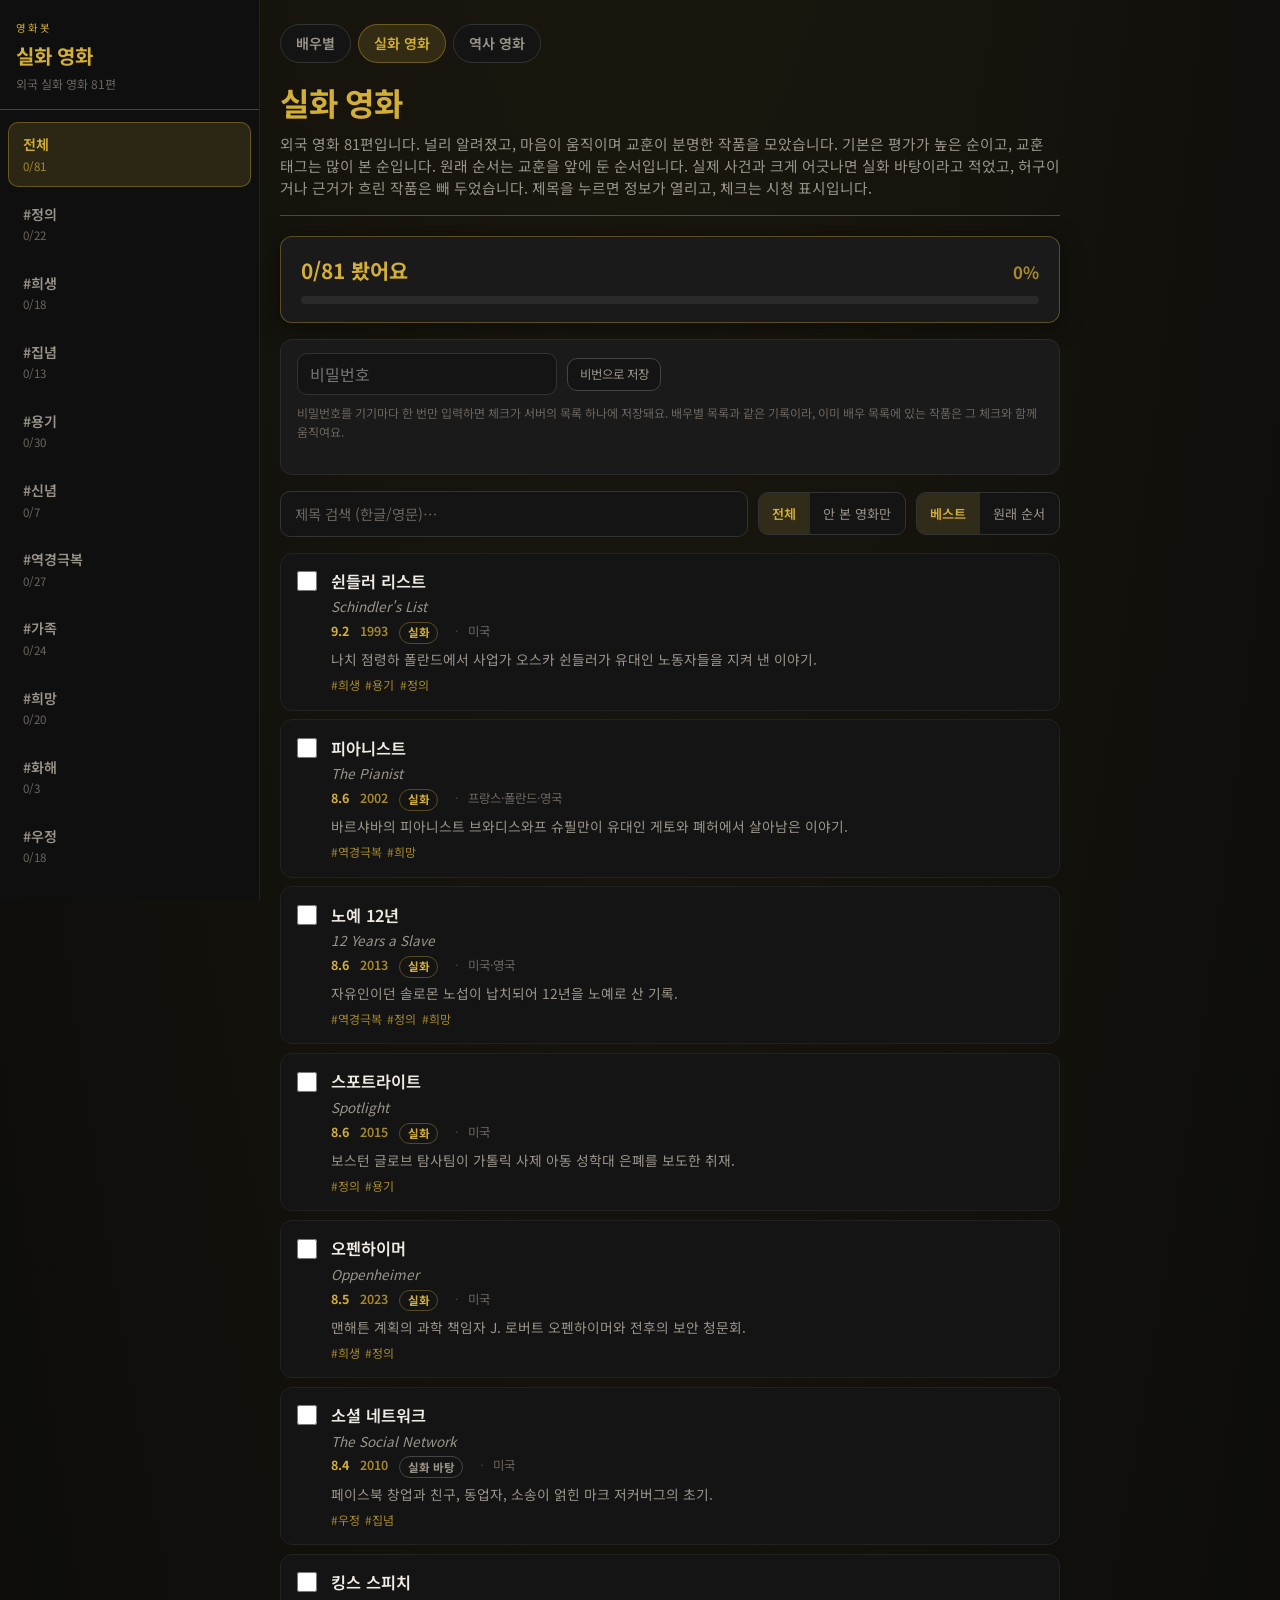
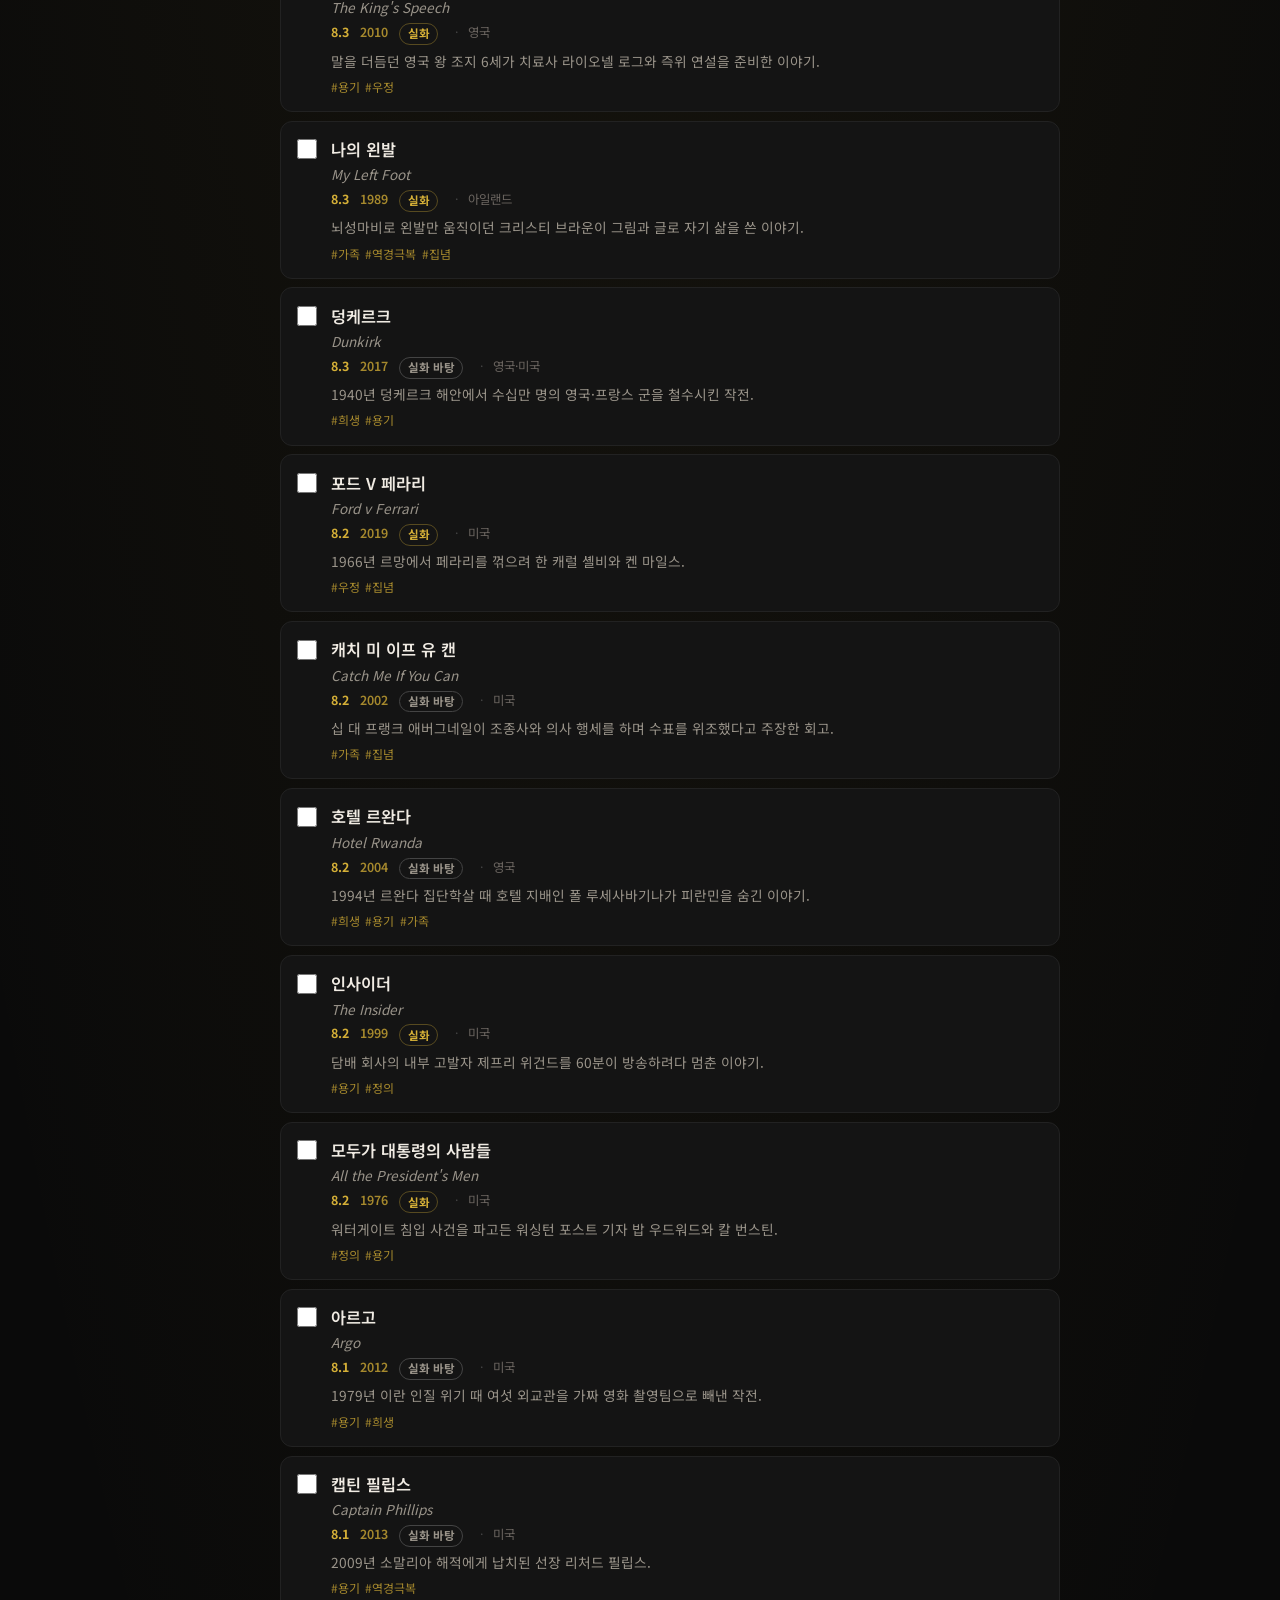
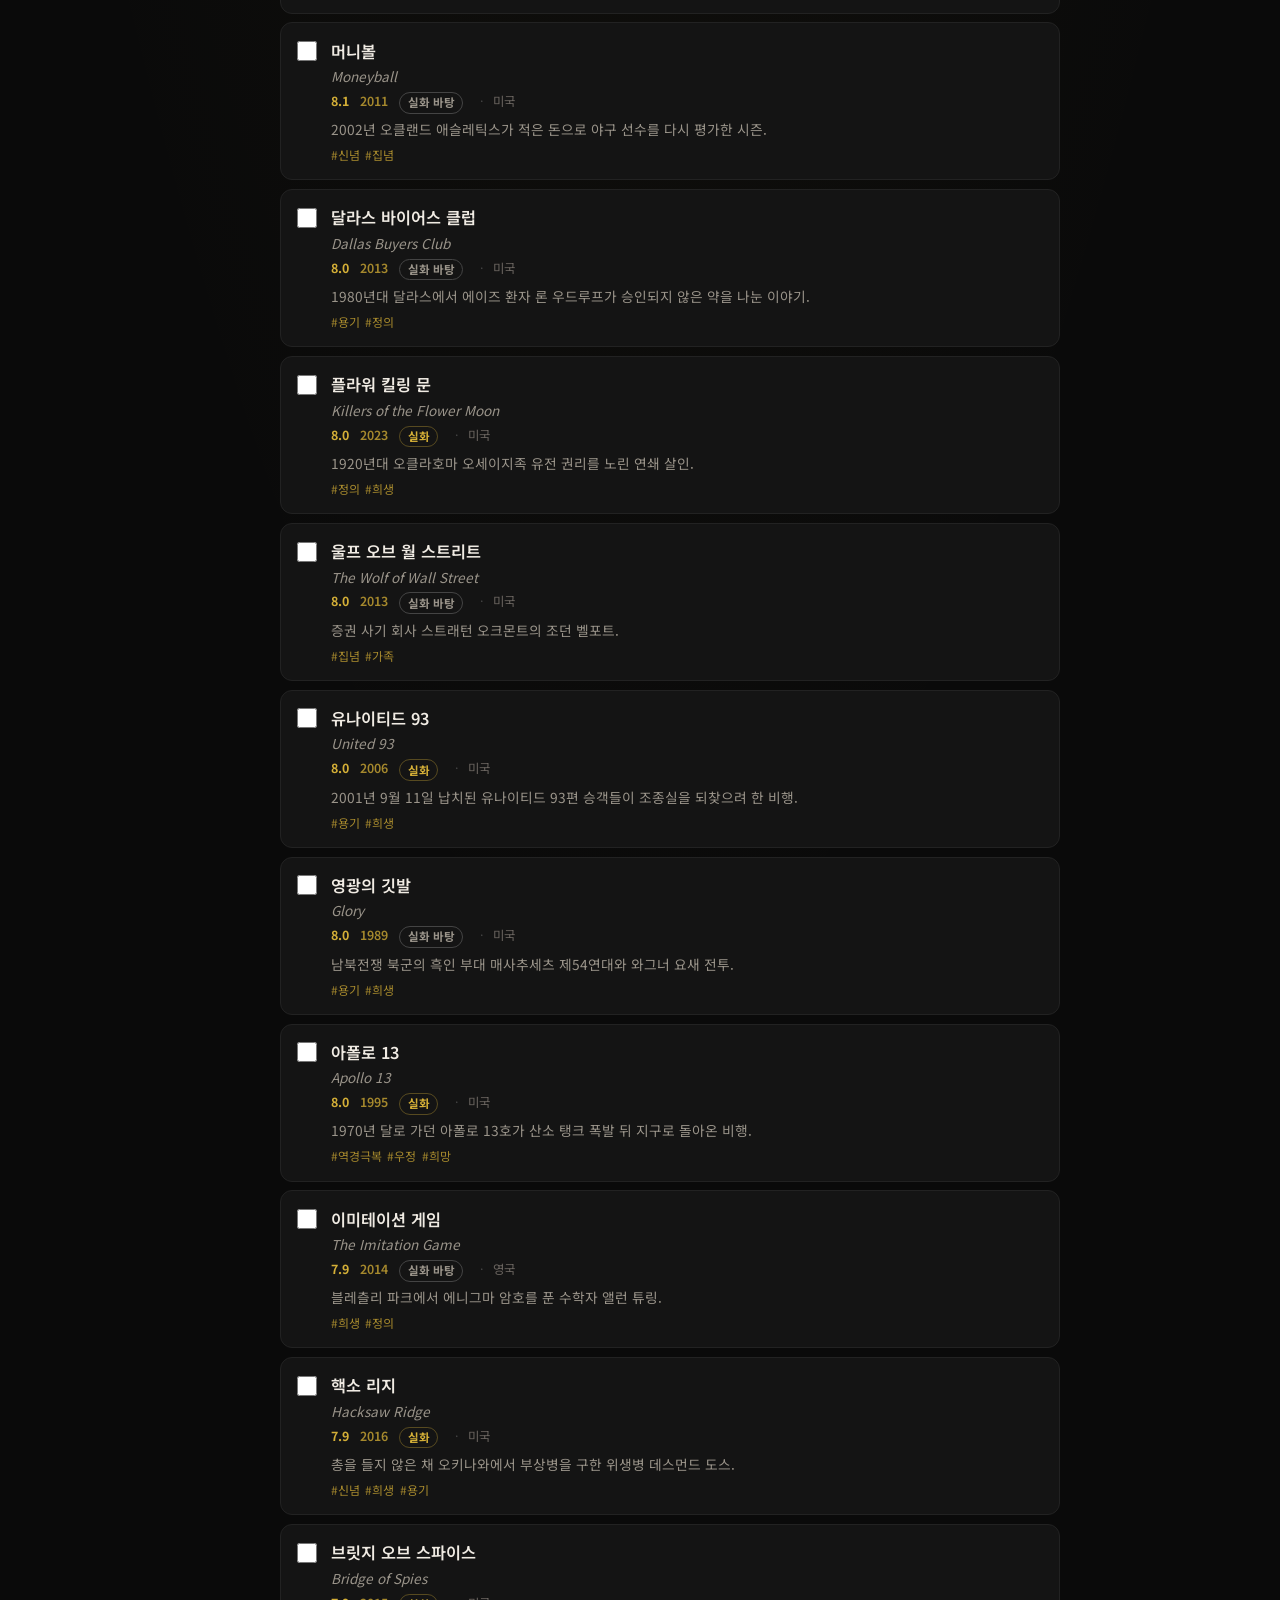
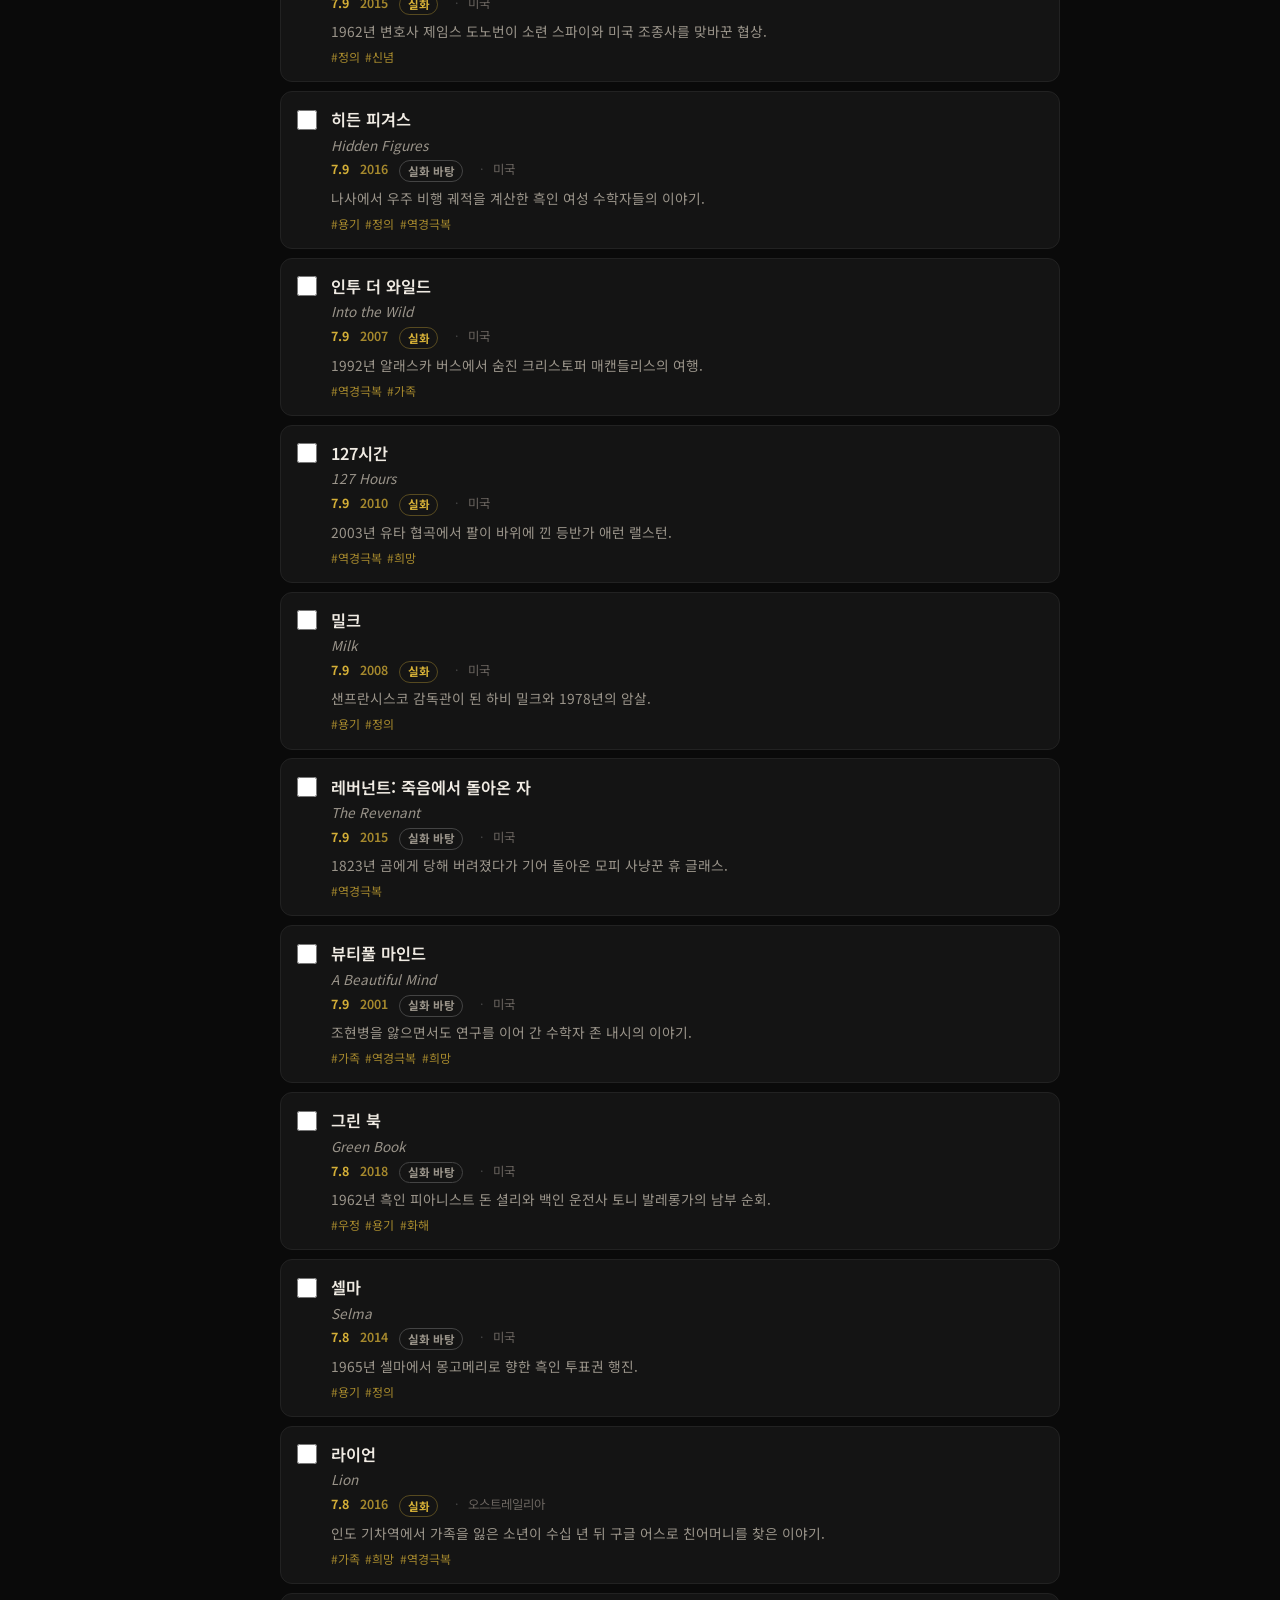
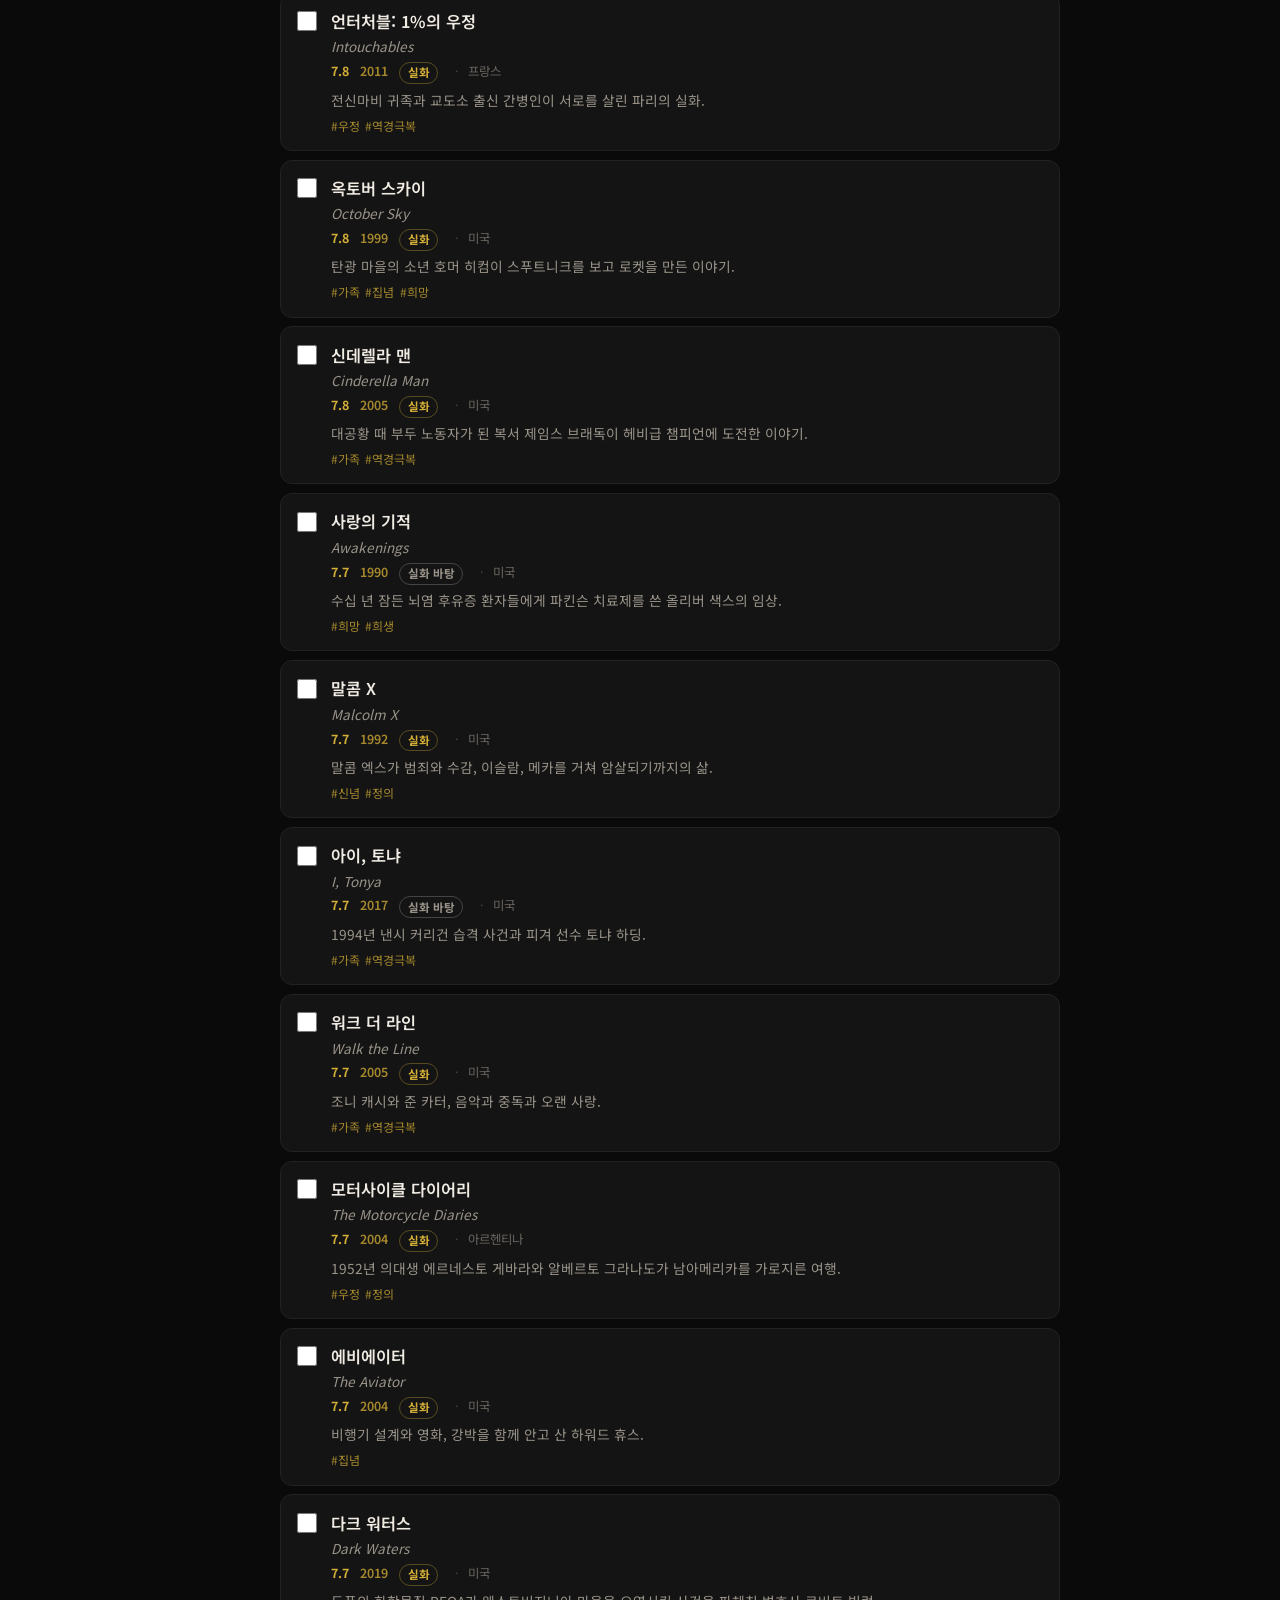
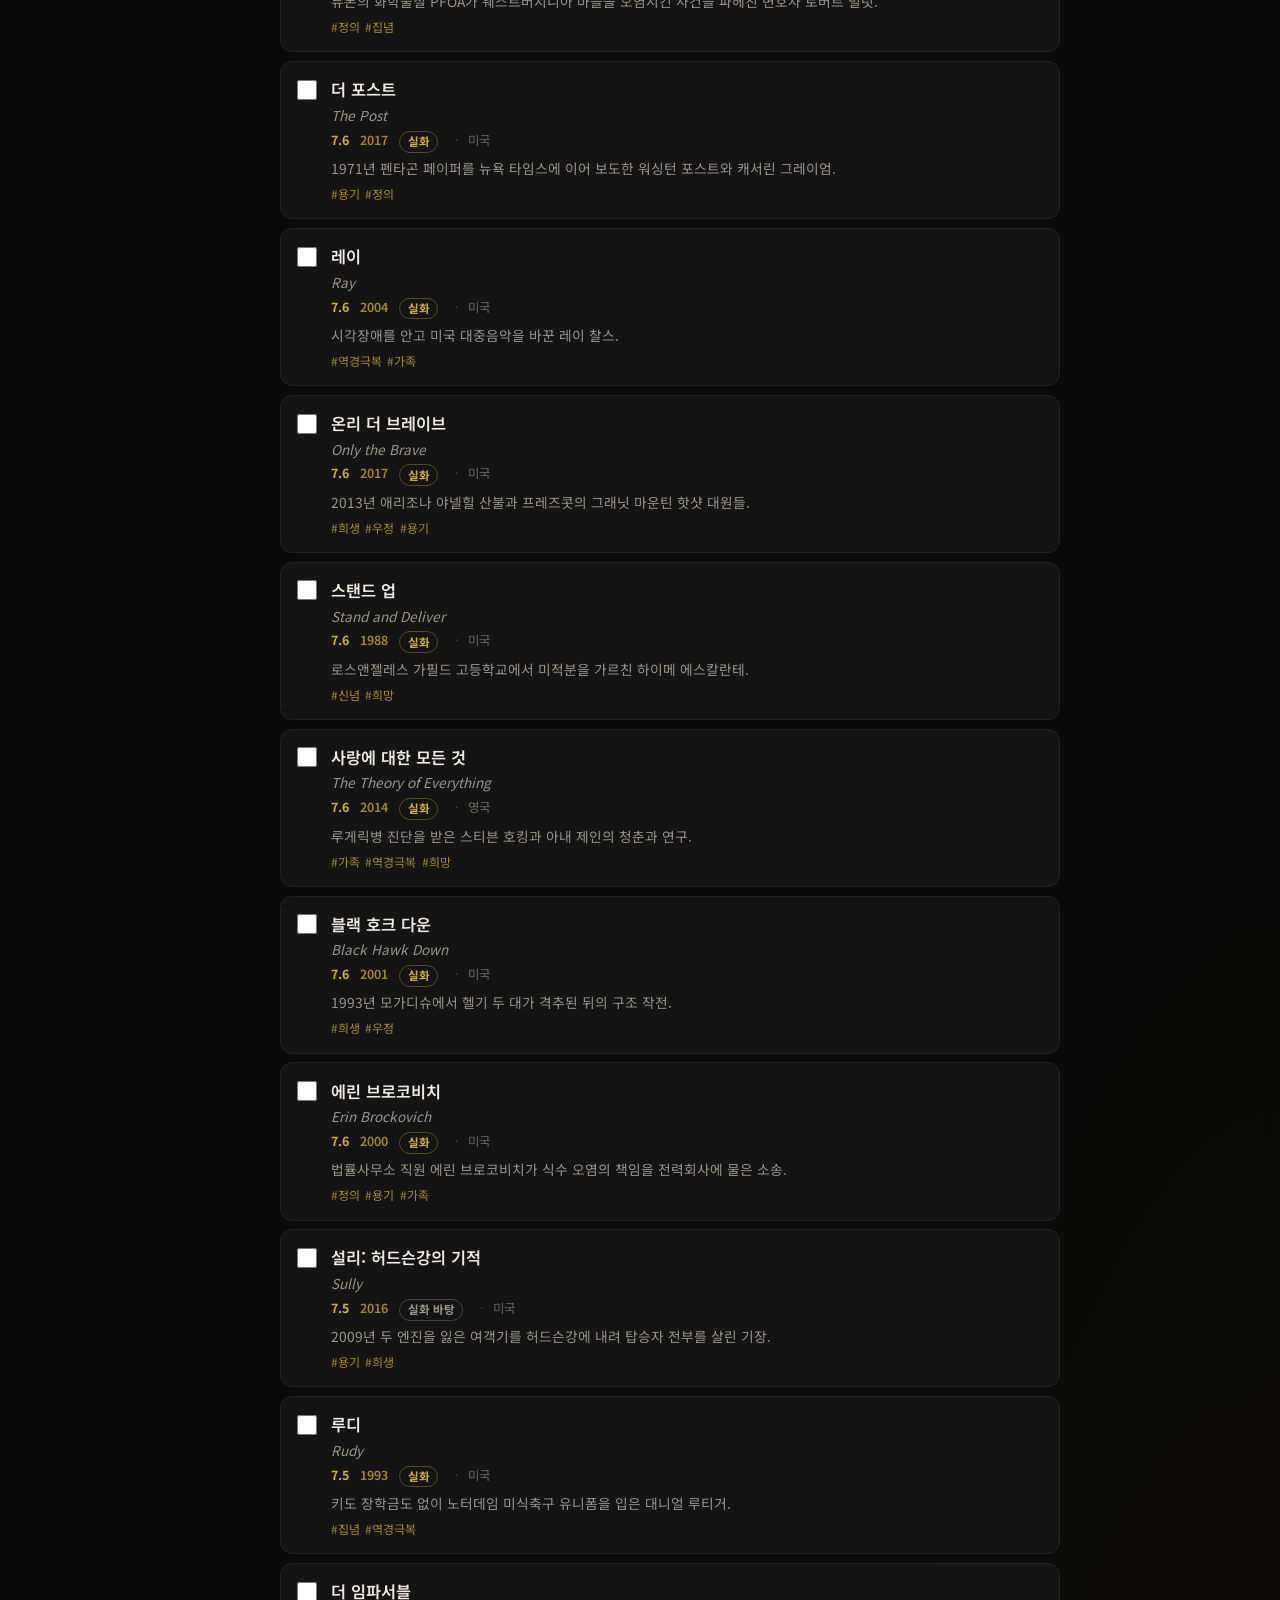
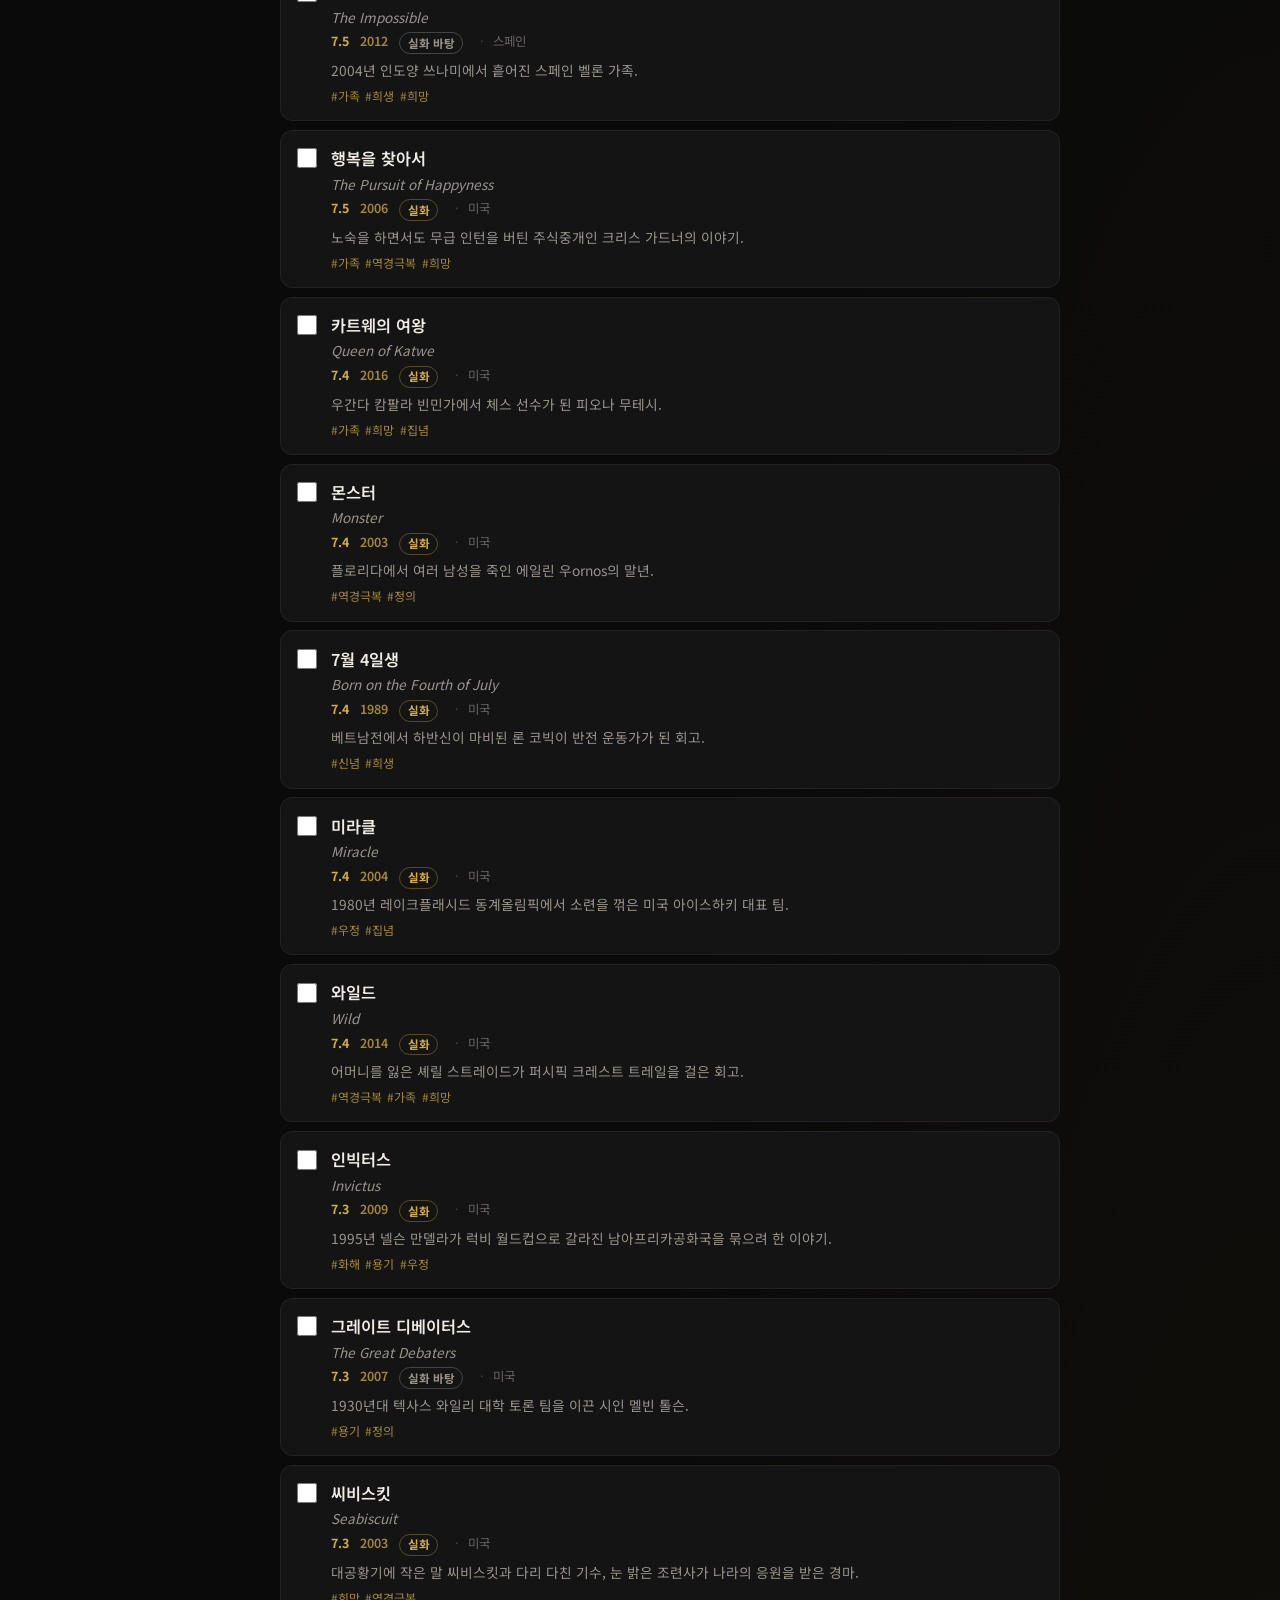
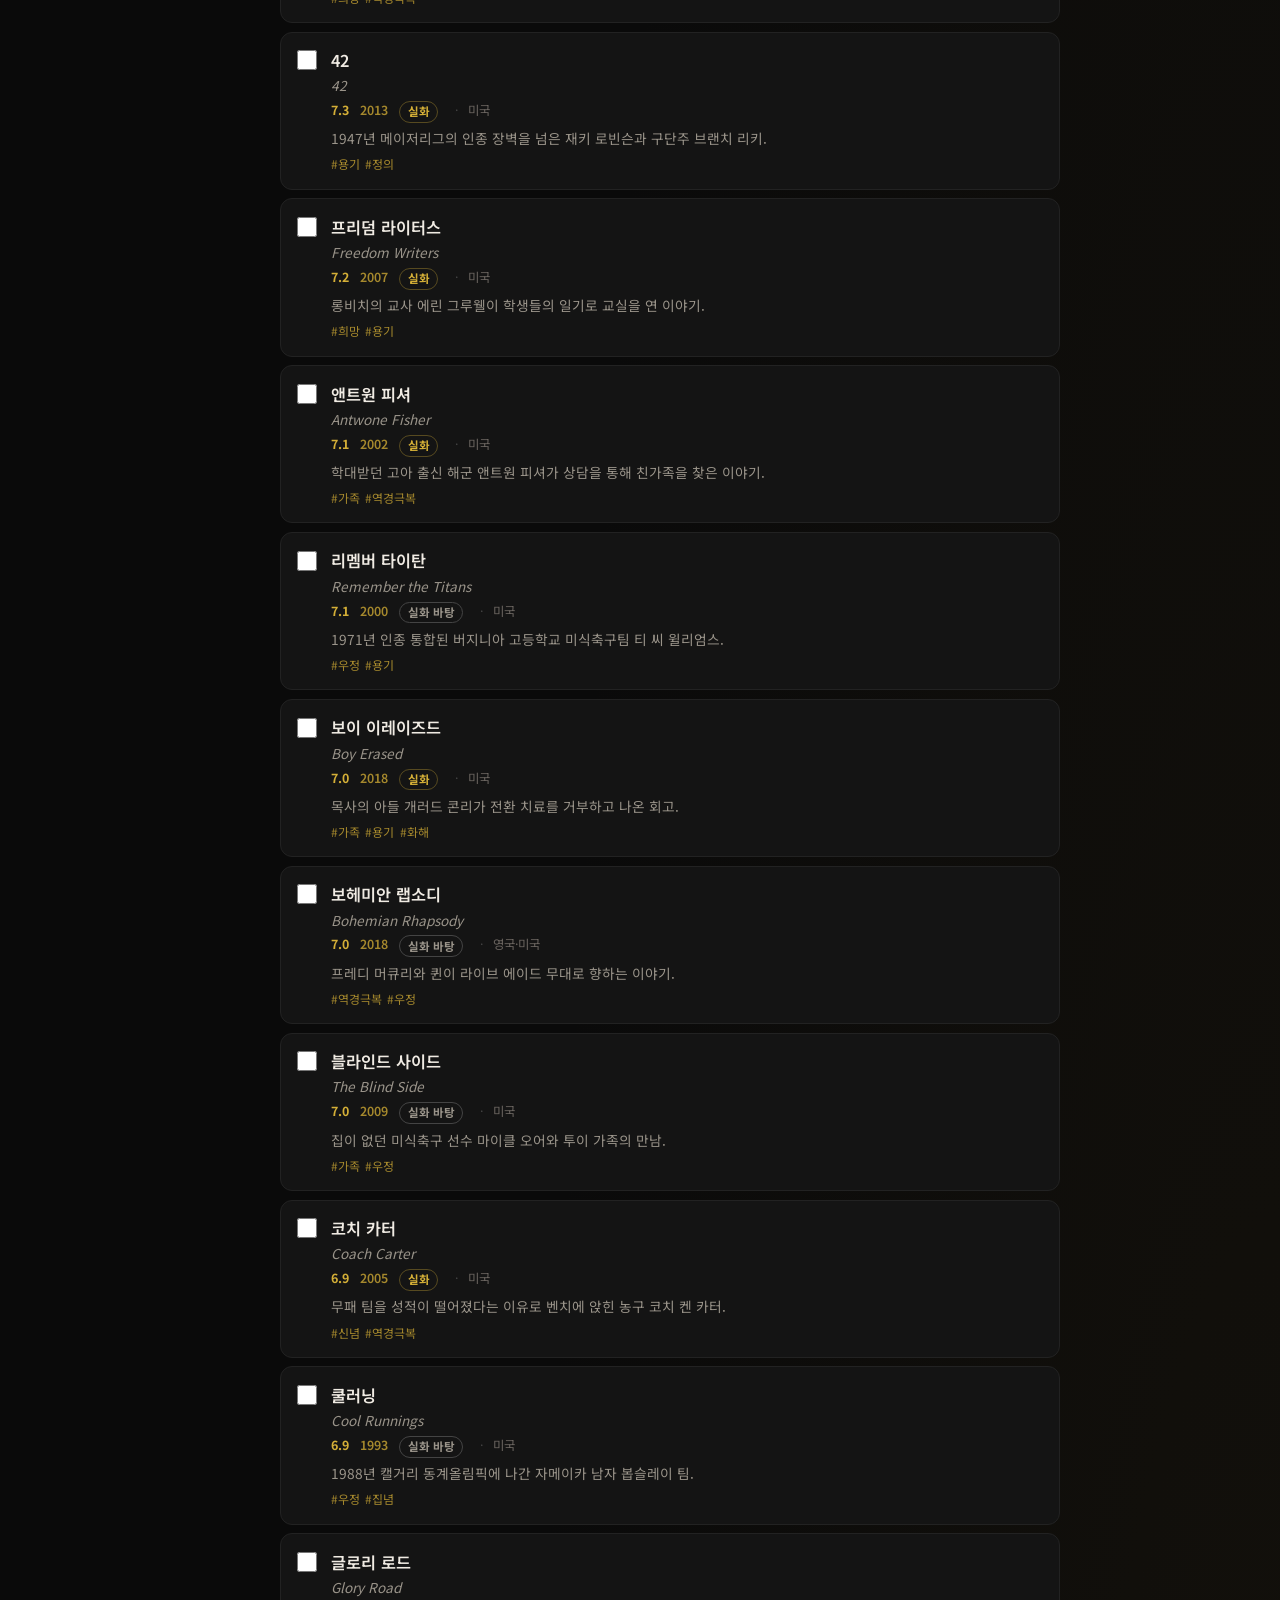
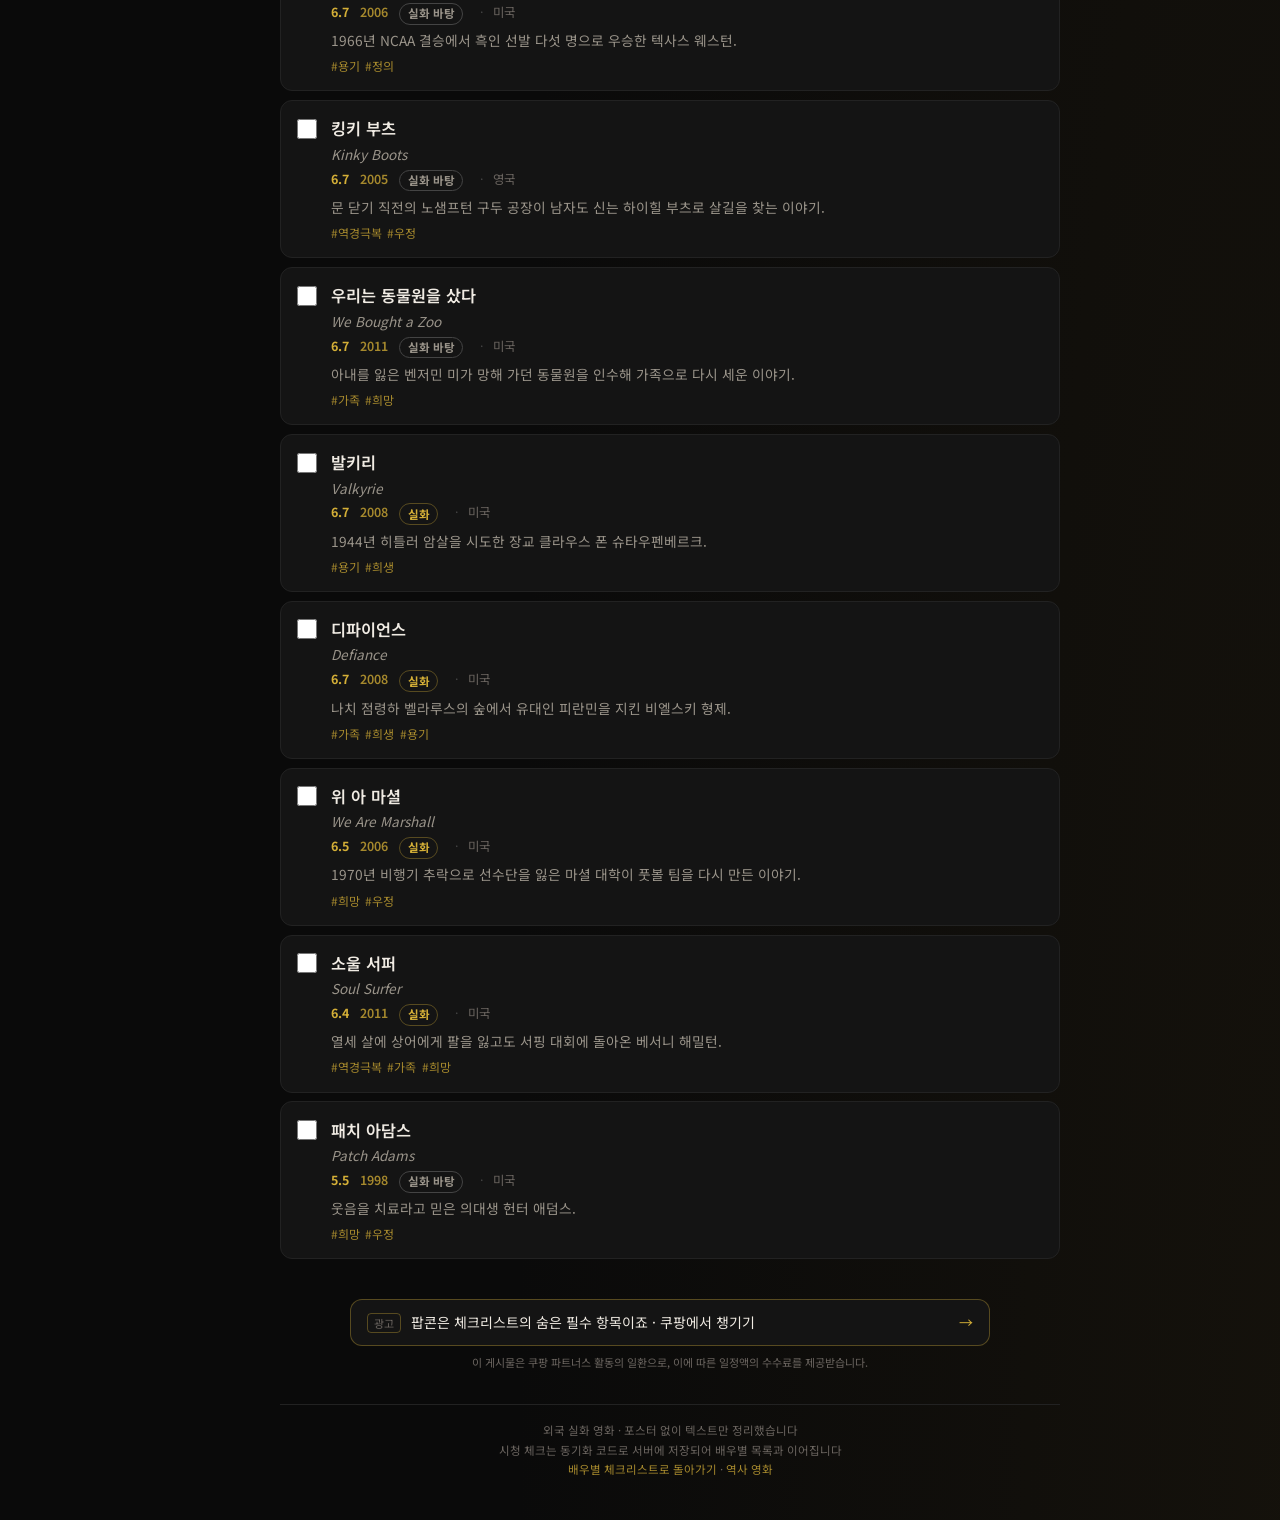
==== commit f5e19751: "Rank films by public acclaim and categories by watches. Add an append-only quality score from a vote" ====
--- a/true-stories.html
+++ b/true-stories.html
@@ -2679,7 +2679,7 @@
     </nav>
     <header class="page-head">
       <h1>실화 영화</h1>
-      <p class="intro">외국 영화 81편입니다. 널리 알려졌고, 마음이 움직이며 교훈이 분명한 작품을 앞에 두었습니다. 실제 사건과 크게 어긋나면 실화 바탕이라고 적었고, 허구이거나 근거가 흐린 작품은 빼 두었습니다. 제목을 누르면 정보가 열리고, 체크는 시청 표시입니다.</p>
+      <p class="intro">외국 영화 81편입니다. 널리 알려졌고, 마음이 움직이며 교훈이 분명한 작품을 모았습니다. 기본은 평가가 높은 순이고, 교훈 태그는 많이 본 순입니다. 원래 순서는 교훈을 앞에 둔 순서입니다. 실제 사건과 크게 어긋나면 실화 바탕이라고 적었고, 허구이거나 근거가 흐린 작품은 빼 두었습니다. 제목을 누르면 정보가 열리고, 체크는 시청 표시입니다.</p>
     </header>
     <div class="progress-panel">
       <div class="progress-top">
@@ -2708,10 +2708,14 @@
         <button type="button" class="filter-btn active" id="show-all" aria-pressed="true">전체</button>
         <button type="button" class="filter-btn" id="unwatched-only" aria-pressed="false">안 본 영화만</button>
       </div>
+      <div class="filter-group" id="sort-filter" role="group" aria-label="정렬">
+        <button type="button" class="filter-btn sort-btn active" data-sort="best" aria-pressed="true" title="작품은 평가가 높은 순. 교훈 태그는 많이 본 순이고, 같으면 평균 점수가 높은 순">베스트</button>
+        <button type="button" class="filter-btn sort-btn" data-sort="original" aria-pressed="false" title="교훈을 앞에 둔 원래 순서">원래 순서</button>
+      </div>
     </div>
     <div id="film-list" class="list">
 
-<article class="movie" id="film-schindler" data-id="schindler" data-keys="true:schindler" data-tags="희생 용기 정의" data-search="쉰들러 리스트 schindler&#x27;s list 1993 나치 점령하 폴란드에서 사업가 오스카 쉰들러가 유대인 노동자들을 지켜 낸 이야기. 스티븐 스필버그 리암 니슨, 벤 킹슬리, 랄프 파인즈 희생 용기 정의 실화">
+<article class="movie" id="film-schindler" data-id="schindler" data-score="92.1" data-score-estimated="false" data-imdb="9.0" data-imdb-votes="1609531" data-metacritic="95" data-rt="98" data-keys="true:schindler" data-tags="희생 용기 정의" data-search="쉰들러 리스트 schindler&#x27;s list 1993 나치 점령하 폴란드에서 사업가 오스카 쉰들러가 유대인 노동자들을 지켜 낸 이야기. 스티븐 스필버그 리암 니슨, 벤 킹슬리, 랄프 파인즈 희생 용기 정의 실화">
   <input type="checkbox" aria-label="쉰들러 리스트 시청 여부" />
   <details>
     <summary>
@@ -2737,7 +2741,7 @@
   </details>
 </article>
 
-<article class="movie" id="film-pursuit" data-id="pursuit" data-keys="true:pursuit" data-tags="가족 역경극복 희망" data-search="행복을 찾아서 the pursuit of happyness 2006 노숙을 하면서도 무급 인턴을 버틴 주식중개인 크리스 가드너의 이야기. 가브리엘레 무치노 윌 스미스, 제이든 스미스, 탠디 뉴턴 가족 역경극복 희망 실화">
+<article class="movie" id="film-pursuit" data-id="pursuit" data-score="74.8" data-score-estimated="false" data-imdb="8.0" data-imdb-votes="633679" data-metacritic="64" data-rt="67" data-keys="true:pursuit" data-tags="가족 역경극복 희망" data-search="행복을 찾아서 the pursuit of happyness 2006 노숙을 하면서도 무급 인턴을 버틴 주식중개인 크리스 가드너의 이야기. 가브리엘레 무치노 윌 스미스, 제이든 스미스, 탠디 뉴턴 가족 역경극복 희망 실화">
   <input type="checkbox" aria-label="행복을 찾아서 시청 여부" />
   <details>
     <summary>
@@ -2763,7 +2767,7 @@
   </details>
 </article>
 
-<article class="movie" id="film-twelve-years" data-id="twelve-years" data-keys="true:twelve-years" data-tags="역경극복 정의 희망" data-search="노예 12년 12 years a slave 2013 자유인이던 솔로몬 노섭이 납치되어 12년을 노예로 산 기록. 스티브 맥퀸 치웨텔 에지오포, 마이클 패스벤더, 루피타 뇽오 역경극복 정의 희망 실화">
+<article class="movie" id="film-twelve-years" data-id="twelve-years" data-score="85.9" data-score-estimated="false" data-imdb="8.1" data-imdb-votes="796731" data-metacritic="96" data-rt="95" data-keys="true:twelve-years" data-tags="역경극복 정의 희망" data-search="노예 12년 12 years a slave 2013 자유인이던 솔로몬 노섭이 납치되어 12년을 노예로 산 기록. 스티브 맥퀸 치웨텔 에지오포, 마이클 패스벤더, 루피타 뇽오 역경극복 정의 희망 실화">
   <input type="checkbox" aria-label="노예 12년 시청 여부" />
   <details>
     <summary>
@@ -2789,7 +2793,7 @@
   </details>
 </article>
 
-<article class="movie" id="film-pianist" data-id="pianist" data-keys="true:pianist" data-tags="역경극복 희망" data-search="피아니스트 the pianist 2002 바르샤바의 피아니스트 브와디스와프 슈필만이 유대인 게토와 폐허에서 살아남은 이야기. 로만 폴란스키 애드리언 브로디, 토머스 크레치만 역경극복 희망 실화">
+<article class="movie" id="film-pianist" data-id="pianist" data-score="86.3" data-score-estimated="false" data-imdb="8.5" data-imdb-votes="1029038" data-metacritic="85" data-rt="95" data-keys="true:pianist" data-tags="역경극복 희망" data-search="피아니스트 the pianist 2002 바르샤바의 피아니스트 브와디스와프 슈필만이 유대인 게토와 폐허에서 살아남은 이야기. 로만 폴란스키 애드리언 브로디, 토머스 크레치만 역경극복 희망 실화">
   <input type="checkbox" aria-label="피아니스트 시청 여부" />
   <details>
     <summary>
@@ -2815,7 +2819,7 @@
   </details>
 </article>
 
-<article class="movie" id="film-lion" data-id="lion" data-keys="true:lion" data-tags="가족 희망 역경극복" data-search="라이언 lion 2016 인도 기차역에서 가족을 잃은 소년이 수십 년 뒤 구글 어스로 친어머니를 찾은 이야기. 가스 데이비스 데브 파텔, 서니 파와르, 니콜 키드먼 가족 희망 역경극복 실화">
+<article class="movie" id="film-lion" data-id="lion" data-score="78.2" data-score-estimated="false" data-imdb="8.0" data-imdb-votes="269784" data-metacritic="69" data-rt="85" data-keys="true:lion" data-tags="가족 희망 역경극복" data-search="라이언 lion 2016 인도 기차역에서 가족을 잃은 소년이 수십 년 뒤 구글 어스로 친어머니를 찾은 이야기. 가스 데이비스 데브 파텔, 서니 파와르, 니콜 키드먼 가족 희망 역경극복 실화">
   <input type="checkbox" aria-label="라이언 시청 여부" />
   <details>
     <summary>
@@ -2841,7 +2845,7 @@
   </details>
 </article>
 
-<article class="movie" id="film-intouchables" data-id="intouchables" data-keys="true:intouchables" data-tags="우정 역경극복" data-search="언터처블: 1%의 우정 intouchables 2011 전신마비 귀족과 교도소 출신 간병인이 서로를 살린 파리의 실화. 올리비에 나카슈, 에리크 톨레다노 프랑수아 클뤼제, 오마르 시 우정 역경극복 실화">
+<article class="movie" id="film-intouchables" data-id="intouchables" data-score="77.8" data-score-estimated="false" data-imdb="8.5" data-imdb-votes="1046049" data-metacritic="57" data-rt="76" data-keys="true:intouchables" data-tags="우정 역경극복" data-search="언터처블: 1%의 우정 intouchables 2011 전신마비 귀족과 교도소 출신 간병인이 서로를 살린 파리의 실화. 올리비에 나카슈, 에리크 톨레다노 프랑수아 클뤼제, 오마르 시 우정 역경극복 실화">
   <input type="checkbox" aria-label="언터처블: 1%의 우정 시청 여부" />
   <details>
     <summary>
@@ -2867,7 +2871,7 @@
   </details>
 </article>
 
-<article class="movie" id="film-hidden-figures" data-id="hidden-figures" data-keys="true:hidden-figures" data-tags="용기 정의 역경극복" data-search="히든 피겨스 hidden figures 2016 나사에서 우주 비행 궤적을 계산한 흑인 여성 수학자들의 이야기. 시어도어 멜피 타라지 p. 헨슨, 옥타비아 스펜서, 저넬 모네이 용기 정의 역경극복 실화 바탕">
+<article class="movie" id="film-hidden-figures" data-id="hidden-figures" data-score="79.0" data-score-estimated="false" data-imdb="7.8" data-imdb-votes="295192" data-metacritic="74" data-rt="93" data-keys="true:hidden-figures" data-tags="용기 정의 역경극복" data-search="히든 피겨스 hidden figures 2016 나사에서 우주 비행 궤적을 계산한 흑인 여성 수학자들의 이야기. 시어도어 멜피 타라지 p. 헨슨, 옥타비아 스펜서, 저넬 모네이 용기 정의 역경극복 실화 바탕">
   <input type="checkbox" aria-label="히든 피겨스 시청 여부" />
   <details>
     <summary>
@@ -2894,7 +2898,7 @@
   </details>
 </article>
 
-<article class="movie" id="film-kings-speech" data-id="kings-speech" data-keys="true:kings-speech" data-tags="용기 우정" data-search="킹스 스피치 the king&#x27;s speech 2010 말을 더듬던 영국 왕 조지 6세가 치료사 라이오넬 로그와 즉위 연설을 준비한 이야기. 톰 후퍼 콜린 퍼스, 제프리 러시, 헬레나 보넘 카터 용기 우정 실화">
+<article class="movie" id="film-kings-speech" data-id="kings-speech" data-score="83.5" data-score-estimated="false" data-imdb="8.0" data-imdb-votes="737997" data-metacritic="88" data-rt="94" data-keys="true:kings-speech" data-tags="용기 우정" data-search="킹스 스피치 the king&#x27;s speech 2010 말을 더듬던 영국 왕 조지 6세가 치료사 라이오넬 로그와 즉위 연설을 준비한 이야기. 톰 후퍼 콜린 퍼스, 제프리 러시, 헬레나 보넘 카터 용기 우정 실화">
   <input type="checkbox" aria-label="킹스 스피치 시청 여부" />
   <details>
     <summary>
@@ -2920,7 +2924,7 @@
   </details>
 </article>
 
-<article class="movie" id="film-theory" data-id="theory" data-keys="true:theory" data-tags="가족 역경극복 희망" data-search="사랑에 대한 모든 것 the theory of everything 2014 루게릭병 진단을 받은 스티븐 호킹과 아내 제인의 청춘과 연구. 제임스 마시 에디 레드메인, 펠리시티 존스 가족 역경극복 희망 실화">
+<article class="movie" id="film-theory" data-id="theory" data-score="76.1" data-score-estimated="false" data-imdb="7.7" data-imdb-votes="511554" data-metacritic="71" data-rt="80" data-keys="true:theory" data-tags="가족 역경극복 희망" data-search="사랑에 대한 모든 것 the theory of everything 2014 루게릭병 진단을 받은 스티븐 호킹과 아내 제인의 청춘과 연구. 제임스 마시 에디 레드메인, 펠리시티 존스 가족 역경극복 희망 실화">
   <input type="checkbox" aria-label="사랑에 대한 모든 것 시청 여부" />
   <details>
     <summary>
@@ -2946,7 +2950,7 @@
   </details>
 </article>
 
-<article class="movie" id="film-beautiful-mind" data-id="beautiful-mind" data-keys="russell:beautiful-mind" data-tags="가족 역경극복 희망" data-search="뷰티풀 마인드 a beautiful mind 2001 조현병을 앓으면서도 연구를 이어 간 수학자 존 내시의 이야기. 론 하워드 러셀 크로우, 제니퍼 코널리 가족 역경극복 희망 실화 바탕">
+<article class="movie" id="film-beautiful-mind" data-id="beautiful-mind" data-score="78.7" data-score-estimated="false" data-imdb="8.2" data-imdb-votes="1066425" data-metacritic="72" data-rt="74" data-keys="russell:beautiful-mind" data-tags="가족 역경극복 희망" data-search="뷰티풀 마인드 a beautiful mind 2001 조현병을 앓으면서도 연구를 이어 간 수학자 존 내시의 이야기. 론 하워드 러셀 크로우, 제니퍼 코널리 가족 역경극복 희망 실화 바탕">
   <input type="checkbox" aria-label="뷰티풀 마인드 시청 여부" />
   <details>
     <summary>
@@ -2973,7 +2977,7 @@
   </details>
 </article>
 
-<article class="movie" id="film-blind-side" data-id="blind-side" data-keys="true:blind-side" data-tags="가족 우정" data-search="블라인드 사이드 the blind side 2009 집이 없던 미식축구 선수 마이클 오어와 투이 가족의 만남. 존 리 핸콕 산드라 불럭, 퀸튼 에런, 팀 맥그로 가족 우정 실화 바탕">
+<article class="movie" id="film-blind-side" data-id="blind-side" data-score="69.8" data-score-estimated="false" data-imdb="7.6" data-imdb-votes="393694" data-metacritic="53" data-rt="66" data-keys="true:blind-side" data-tags="가족 우정" data-search="블라인드 사이드 the blind side 2009 집이 없던 미식축구 선수 마이클 오어와 투이 가족의 만남. 존 리 핸콕 산드라 불럭, 퀸튼 에런, 팀 맥그로 가족 우정 실화 바탕">
   <input type="checkbox" aria-label="블라인드 사이드 시청 여부" />
   <details>
     <summary>
@@ -2999,7 +3003,7 @@
   </details>
 </article>
 
-<article class="movie" id="film-green-book" data-id="green-book" data-keys="true:green-book" data-tags="우정 용기 화해" data-search="그린 북 green book 2018 1962년 흑인 피아니스트 돈 셜리와 백인 운전사 토니 발레롱가의 남부 순회. 피터 패럴리 비고 모텐슨, 마허샬라 알리 우정 용기 화해 실화 바탕">
+<article class="movie" id="film-green-book" data-id="green-book" data-score="78.5" data-score-estimated="false" data-imdb="8.2" data-imdb-votes="708254" data-metacritic="69" data-rt="77" data-keys="true:green-book" data-tags="우정 용기 화해" data-search="그린 북 green book 2018 1962년 흑인 피아니스트 돈 셜리와 백인 운전사 토니 발레롱가의 남부 순회. 피터 패럴리 비고 모텐슨, 마허샬라 알리 우정 용기 화해 실화 바탕">
   <input type="checkbox" aria-label="그린 북 시청 여부" />
   <details>
     <summary>
@@ -3025,7 +3029,7 @@
   </details>
 </article>
 
-<article class="movie" id="film-hacksaw" data-id="hacksaw" data-keys="true:hacksaw" data-tags="신념 희생 용기" data-search="핵소 리지 hacksaw ridge 2016 총을 들지 않은 채 오키나와에서 부상병을 구한 위생병 데스먼드 도스. 멜 깁슨 앤드루 가필드, 샘 워딩턴, 빈스 본 신념 희생 용기 실화">
+<article class="movie" id="film-hacksaw" data-id="hacksaw" data-score="79.2" data-score-estimated="false" data-imdb="8.1" data-imdb-votes="700268" data-metacritic="71" data-rt="84" data-keys="true:hacksaw" data-tags="신념 희생 용기" data-search="핵소 리지 hacksaw ridge 2016 총을 들지 않은 채 오키나와에서 부상병을 구한 위생병 데스먼드 도스. 멜 깁슨 앤드루 가필드, 샘 워딩턴, 빈스 본 신념 희생 용기 실화">
   <input type="checkbox" aria-label="핵소 리지 시청 여부" />
   <details>
     <summary>
@@ -3051,7 +3055,7 @@
   </details>
 </article>
 
-<article class="movie" id="film-apollo-13" data-id="apollo-13" data-keys="true:apollo-13" data-tags="역경극복 우정 희망" data-search="아폴로 13 apollo 13 1995 1970년 달로 가던 아폴로 13호가 산소 탱크 폭발 뒤 지구로 돌아온 비행. 론 하워드 톰 행크스, 빌 팩스턴, 케빈 베이컨 역경극복 우정 희망 실화">
+<article class="movie" id="film-apollo-13" data-id="apollo-13" data-score="79.6" data-score-estimated="false" data-imdb="7.7" data-imdb-votes="344155" data-metacritic="78" data-rt="96" data-keys="true:apollo-13" data-tags="역경극복 우정 희망" data-search="아폴로 13 apollo 13 1995 1970년 달로 가던 아폴로 13호가 산소 탱크 폭발 뒤 지구로 돌아온 비행. 론 하워드 톰 행크스, 빌 팩스턴, 케빈 베이컨 역경극복 우정 희망 실화">
   <input type="checkbox" aria-label="아폴로 13 시청 여부" />
   <details>
     <summary>
@@ -3077,7 +3081,7 @@
   </details>
 </article>
 
-<article class="movie" id="film-sully" data-id="sully" data-keys="true:sully" data-tags="용기 희생" data-search="설리: 허드슨강의 기적 sully 2016 2009년 두 엔진을 잃은 여객기를 허드슨강에 내려 탑승자 전부를 살린 기장. 클린트 이스트우드 톰 행크스, 아론 에크하트, 로라 리니 용기 희생 실화 바탕">
+<article class="movie" id="film-sully" data-id="sully" data-score="75.4" data-score-estimated="false" data-imdb="7.4" data-imdb-votes="327467" data-metacritic="74" data-rt="85" data-keys="true:sully" data-tags="용기 희생" data-search="설리: 허드슨강의 기적 sully 2016 2009년 두 엔진을 잃은 여객기를 허드슨강에 내려 탑승자 전부를 살린 기장. 클린트 이스트우드 톰 행크스, 아론 에크하트, 로라 리니 용기 희생 실화 바탕">
   <input type="checkbox" aria-label="설리: 허드슨강의 기적 시청 여부" />
   <details>
     <summary>
@@ -3104,7 +3108,7 @@
   </details>
 </article>
 
-<article class="movie" id="film-erin" data-id="erin" data-keys="true:erin" data-tags="정의 용기 가족" data-search="에린 브로코비치 erin brockovich 2000 법률사무소 직원 에린 브로코비치가 식수 오염의 책임을 전력회사에 물은 소송. 스티븐 소더버그 줄리아 로버츠, 앨버트 피니 정의 용기 가족 실화">
+<article class="movie" id="film-erin" data-id="erin" data-score="75.8" data-score-estimated="false" data-imdb="7.5" data-imdb-votes="250628" data-metacritic="73" data-rt="85" data-keys="true:erin" data-tags="정의 용기 가족" data-search="에린 브로코비치 erin brockovich 2000 법률사무소 직원 에린 브로코비치가 식수 오염의 책임을 전력회사에 물은 소송. 스티븐 소더버그 줄리아 로버츠, 앨버트 피니 정의 용기 가족 실화">
   <input type="checkbox" aria-label="에린 브로코비치 시청 여부" />
   <details>
     <summary>
@@ -3130,7 +3134,7 @@
   </details>
 </article>
 
-<article class="movie" id="film-spotlight" data-id="spotlight" data-keys="true:spotlight" data-tags="정의 용기" data-search="스포트라이트 spotlight 2015 보스턴 글로브 탐사팀이 가톨릭 사제 아동 성학대 은폐를 보도한 취재. 톰 매카시 마이클 키턴, 마크 러팔로, 레이철 매캐덤스 정의 용기 실화">
+<article class="movie" id="film-spotlight" data-id="spotlight" data-score="85.5" data-score-estimated="false" data-imdb="8.1" data-imdb-votes="542423" data-metacritic="93" data-rt="97" data-keys="true:spotlight" data-tags="정의 용기" data-search="스포트라이트 spotlight 2015 보스턴 글로브 탐사팀이 가톨릭 사제 아동 성학대 은폐를 보도한 취재. 톰 매카시 마이클 키턴, 마크 러팔로, 레이철 매캐덤스 정의 용기 실화">
   <input type="checkbox" aria-label="스포트라이트 시청 여부" />
   <details>
     <summary>
@@ -3156,7 +3160,7 @@
   </details>
 </article>
 
-<article class="movie" id="film-remember-titans" data-id="remember-titans" data-keys="denzel:remember-titans" data-tags="우정 용기" data-search="리멤버 타이탄 remember the titans 2000 1971년 인종 통합된 버지니아 고등학교 미식축구팀 티 씨 윌리엄스. 보즈 야킨 덴젤 워싱턴, 윌 패튼 우정 용기 실화 바탕">
+<article class="movie" id="film-remember-titans" data-id="remember-titans" data-score="70.8" data-score-estimated="false" data-imdb="7.8" data-imdb-votes="254629" data-metacritic="48" data-rt="71" data-keys="denzel:remember-titans" data-tags="우정 용기" data-search="리멤버 타이탄 remember the titans 2000 1971년 인종 통합된 버지니아 고등학교 미식축구팀 티 씨 윌리엄스. 보즈 야킨 덴젤 워싱턴, 윌 패튼 우정 용기 실화 바탕">
   <input type="checkbox" aria-label="리멤버 타이탄 시청 여부" />
   <details>
     <summary>
@@ -3182,7 +3186,7 @@
   </details>
 </article>
 
-<article class="movie" id="film-rudy" data-id="rudy" data-keys="true:rudy" data-tags="집념 역경극복" data-search="루디 rudy 1993 키도 장학금도 없이 노터데임 미식축구 유니폼을 입은 대니얼 루티거. 데이비드 앤스파 숀 애스틴, 존 패브로 집념 역경극복 실화">
+<article class="movie" id="film-rudy" data-id="rudy" data-score="75.4" data-score-estimated="false" data-imdb="7.5" data-imdb-votes="75867" data-rt="78" data-keys="true:rudy" data-tags="집념 역경극복" data-search="루디 rudy 1993 키도 장학금도 없이 노터데임 미식축구 유니폼을 입은 대니얼 루티거. 데이비드 앤스파 숀 애스틴, 존 패브로 집념 역경극복 실화">
   <input type="checkbox" aria-label="루디 시청 여부" />
   <details>
     <summary>
@@ -3208,7 +3212,7 @@
   </details>
 </article>
 
-<article class="movie" id="film-imitation" data-id="imitation" data-keys="true:imitation" data-tags="희생 정의" data-search="이미테이션 게임 the imitation game 2014 블레츨리 파크에서 에니그마 암호를 푼 수학자 앨런 튜링. 모튼 틸덤 베네딕트 컴버배치, 키이라 나이틀리 희생 정의 실화 바탕">
+<article class="movie" id="film-imitation" data-id="imitation" data-score="79.4" data-score-estimated="false" data-imdb="8.0" data-imdb-votes="887401" data-metacritic="71" data-rt="90" data-keys="true:imitation" data-tags="희생 정의" data-search="이미테이션 게임 the imitation game 2014 블레츨리 파크에서 에니그마 암호를 푼 수학자 앨런 튜링. 모튼 틸덤 베네딕트 컴버배치, 키이라 나이틀리 희생 정의 실화 바탕">
   <input type="checkbox" aria-label="이미테이션 게임 시청 여부" />
   <details>
     <summary>
@@ -3234,7 +3238,7 @@
   </details>
 </article>
 
-<article class="movie" id="film-bohemian" data-id="bohemian" data-keys="true:bohemian" data-tags="역경극복 우정" data-search="보헤미안 랩소디 bohemian rhapsody 2018 프레디 머큐리와 퀸이 라이브 에이드 무대로 향하는 이야기. 브라이언 싱어 라미 말렉, 귀네스 팰트로 역경극복 우정 실화 바탕">
+<article class="movie" id="film-bohemian" data-id="bohemian" data-score="70.1" data-score-estimated="false" data-imdb="7.9" data-imdb-votes="656284" data-metacritic="49" data-rt="60" data-keys="true:bohemian" data-tags="역경극복 우정" data-search="보헤미안 랩소디 bohemian rhapsody 2018 프레디 머큐리와 퀸이 라이브 에이드 무대로 향하는 이야기. 브라이언 싱어 라미 말렉, 귀네스 팰트로 역경극복 우정 실화 바탕">
   <input type="checkbox" aria-label="보헤미안 랩소디 시청 여부" />
   <details>
     <summary>
@@ -3260,7 +3264,7 @@
   </details>
 </article>
 
-<article class="movie" id="film-catch-me" data-id="catch-me" data-keys="leo:catch-me" data-tags="가족 집념" data-search="캐치 미 이프 유 캔 catch me if you can 2002 십 대 프랭크 애버그네일이 조종사와 의사 행세를 하며 수표를 위조했다고 주장한 회고. 스티븐 스필버그 레오나르도 디카프리오, 톰 행크스 가족 집념 실화 바탕">
+<article class="movie" id="film-catch-me" data-id="catch-me" data-score="81.8" data-score-estimated="false" data-imdb="8.1" data-imdb-votes="1270136" data-metacritic="75" data-rt="96" data-keys="leo:catch-me" data-tags="가족 집념" data-search="캐치 미 이프 유 캔 catch me if you can 2002 십 대 프랭크 애버그네일이 조종사와 의사 행세를 하며 수표를 위조했다고 주장한 회고. 스티븐 스필버그 레오나르도 디카프리오, 톰 행크스 가족 집념 실화 바탕">
   <input type="checkbox" aria-label="캐치 미 이프 유 캔 시청 여부" />
   <details>
     <summary>
@@ -3286,7 +3290,7 @@
   </details>
 </article>
 
-<article class="movie" id="film-hours-127" data-id="hours-127" data-keys="true:hours-127" data-tags="역경극복 희망" data-search="127시간 127 hours 2010 2003년 유타 협곡에서 팔이 바위에 낀 등반가 애런 랠스턴. 대니 보일 제임스 프랭코 역경극복 희망 실화">
+<article class="movie" id="film-hours-127" data-id="hours-127" data-score="78.8" data-score-estimated="false" data-imdb="7.5" data-imdb-votes="429012" data-metacritic="82" data-rt="93" data-keys="true:hours-127" data-tags="역경극복 희망" data-search="127시간 127 hours 2010 2003년 유타 협곡에서 팔이 바위에 낀 등반가 애런 랠스턴. 대니 보일 제임스 프랭코 역경극복 희망 실화">
   <input type="checkbox" aria-label="127시간 시청 여부" />
   <details>
     <summary>
@@ -3312,7 +3316,7 @@
   </details>
 </article>
 
-<article class="movie" id="film-invictus" data-id="invictus" data-keys="matt:invictus" data-tags="화해 용기 우정" data-search="인빅터스 invictus 2009 1995년 넬슨 만델라가 럭비 월드컵으로 갈라진 남아프리카공화국을 묶으려 한 이야기. 클린트 이스트우드 모건 프리먼, 맷 데이먼 화해 용기 우정 실화">
+<article class="movie" id="film-invictus" data-id="invictus" data-score="73.5" data-score-estimated="false" data-imdb="7.3" data-imdb-votes="175871" data-metacritic="74" data-rt="76" data-keys="matt:invictus" data-tags="화해 용기 우정" data-search="인빅터스 invictus 2009 1995년 넬슨 만델라가 럭비 월드컵으로 갈라진 남아프리카공화국을 묶으려 한 이야기. 클린트 이스트우드 모건 프리먼, 맷 데이먼 화해 용기 우정 실화">
   <input type="checkbox" aria-label="인빅터스 시청 여부" />
   <details>
     <summary>
@@ -3338,7 +3342,7 @@
   </details>
 </article>
 
-<article class="movie" id="film-cinderella-man" data-id="cinderella-man" data-keys="russell:cinderella-man" data-tags="가족 역경극복" data-search="신데렐라 맨 cinderella man 2005 대공황 때 부두 노동자가 된 복서 제임스 브래독이 헤비급 챔피언에 도전한 이야기. 론 하워드 러셀 크로우, 러네이 젤위거 가족 역경극복 실화">
+<article class="movie" id="film-cinderella-man" data-id="cinderella-man" data-score="77.5" data-score-estimated="false" data-imdb="8.0" data-imdb-votes="211573" data-metacritic="69" data-rt="80" data-keys="russell:cinderella-man" data-tags="가족 역경극복" data-search="신데렐라 맨 cinderella man 2005 대공황 때 부두 노동자가 된 복서 제임스 브래독이 헤비급 챔피언에 도전한 이야기. 론 하워드 러셀 크로우, 러네이 젤위거 가족 역경극복 실화">
   <input type="checkbox" aria-label="신데렐라 맨 시청 여부" />
   <details>
     <summary>
@@ -3364,7 +3368,7 @@
   </details>
 </article>
 
-<article class="movie" id="film-ford-v-ferrari" data-id="ford-v-ferrari" data-keys="matt:ford-v-ferrari" data-tags="우정 집념" data-search="포드 v 페라리 ford v ferrari 2019 1966년 르망에서 페라리를 꺾으려 한 캐럴 셸비와 켄 마일스. 제임스 맨골드 맷 데이먼, 크리스천 베일 우정 집념 실화">
+<article class="movie" id="film-ford-v-ferrari" data-id="ford-v-ferrari" data-score="82.4" data-score-estimated="false" data-imdb="8.1" data-imdb-votes="589970" data-metacritic="81" data-rt="92" data-keys="matt:ford-v-ferrari" data-tags="우정 집념" data-search="포드 v 페라리 ford v ferrari 2019 1966년 르망에서 페라리를 꺾으려 한 캐럴 셸비와 켄 마일스. 제임스 맨골드 맷 데이먼, 크리스천 베일 우정 집념 실화">
   <input type="checkbox" aria-label="포드 V 페라리 시청 여부" />
   <details>
     <summary>
@@ -3390,7 +3394,7 @@
   </details>
 </article>
 
-<article class="movie" id="film-moneyball" data-id="moneyball" data-keys="true:moneyball" data-tags="신념 집념" data-search="머니볼 moneyball 2011 2002년 오클랜드 애슬레틱스가 적은 돈으로 야구 선수를 다시 평가한 시즌. 베넷 밀러 브래드 피트, 조나 힐 신념 집념 실화 바탕">
+<article class="movie" id="film-moneyball" data-id="moneyball" data-score="80.7" data-score-estimated="false" data-imdb="7.6" data-imdb-votes="518952" data-metacritic="87" data-rt="94" data-keys="true:moneyball" data-tags="신념 집념" data-search="머니볼 moneyball 2011 2002년 오클랜드 애슬레틱스가 적은 돈으로 야구 선수를 다시 평가한 시즌. 베넷 밀러 브래드 피트, 조나 힐 신념 집념 실화 바탕">
   <input type="checkbox" aria-label="머니볼 시청 여부" />
   <details>
     <summary>
@@ -3416,7 +3420,7 @@
   </details>
 </article>
 
-<article class="movie" id="film-dallas-buyers" data-id="dallas-buyers" data-keys="matthew:dallas-buyers" data-tags="용기 정의" data-search="달라스 바이어스 클럽 dallas buyers club 2013 1980년대 달라스에서 에이즈 환자 론 우드루프가 승인되지 않은 약을 나눈 이야기. 장마르크 발레 매튜 맥커너히, 재러드 레토, 제니퍼 가너 용기 정의 실화 바탕">
+<article class="movie" id="film-dallas-buyers" data-id="dallas-buyers" data-score="80.3" data-score-estimated="false" data-imdb="7.9" data-imdb-votes="553886" data-metacritic="77" data-rt="92" data-keys="matthew:dallas-buyers" data-tags="용기 정의" data-search="달라스 바이어스 클럽 dallas buyers club 2013 1980년대 달라스에서 에이즈 환자 론 우드루프가 승인되지 않은 약을 나눈 이야기. 장마르크 발레 매튜 맥커너히, 재러드 레토, 제니퍼 가너 용기 정의 실화 바탕">
   <input type="checkbox" aria-label="달라스 바이어스 클럽 시청 여부" />
   <details>
     <summary>
@@ -3442,7 +3446,7 @@
   </details>
 </article>
 
-<article class="movie" id="film-hotel-rwanda" data-id="hotel-rwanda" data-keys="true:hotel-rwanda" data-tags="희생 용기 가족" data-search="호텔 르완다 hotel rwanda 2004 1994년 르완다 집단학살 때 호텔 지배인 폴 루세사바기나가 피란민을 숨긴 이야기. 테리 조지 돈 치들, 소피 오코네도 희생 용기 가족 실화 바탕">
+<article class="movie" id="film-hotel-rwanda" data-id="hotel-rwanda" data-score="81.8" data-score-estimated="false" data-imdb="8.1" data-imdb-votes="395610" data-metacritic="79" data-rt="91" data-keys="true:hotel-rwanda" data-tags="희생 용기 가족" data-search="호텔 르완다 hotel rwanda 2004 1994년 르완다 집단학살 때 호텔 지배인 폴 루세사바기나가 피란민을 숨긴 이야기. 테리 조지 돈 치들, 소피 오코네도 희생 용기 가족 실화 바탕">
   <input type="checkbox" aria-label="호텔 르완다 시청 여부" />
   <details>
     <summary>
@@ -3468,7 +3472,7 @@
   </details>
 </article>
 
-<article class="movie" id="film-freedom-writers" data-id="freedom-writers" data-keys="true:freedom-writers" data-tags="희망 용기" data-search="프리덤 라이터스 freedom writers 2007 롱비치의 교사 에린 그루웰이 학생들의 일기로 교실을 연 이야기. 리처드 러그라버네이즈 힐러리 스웽크 희망 용기 실화">
+<article class="movie" id="film-freedom-writers" data-id="freedom-writers" data-score="72.4" data-score-estimated="false" data-imdb="7.6" data-imdb-votes="94080" data-metacritic="64" data-rt="69" data-keys="true:freedom-writers" data-tags="희망 용기" data-search="프리덤 라이터스 freedom writers 2007 롱비치의 교사 에린 그루웰이 학생들의 일기로 교실을 연 이야기. 리처드 러그라버네이즈 힐러리 스웽크 희망 용기 실화">
   <input type="checkbox" aria-label="프리덤 라이터스 시청 여부" />
   <details>
     <summary>
@@ -3494,7 +3498,7 @@
   </details>
 </article>
 
-<article class="movie" id="film-coach-carter" data-id="coach-carter" data-keys="true:coach-carter" data-tags="신념 역경극복" data-search="코치 카터 coach carter 2005 무패 팀을 성적이 떨어졌다는 이유로 벤치에 앉힌 농구 코치 켄 카터. 토머스 카터 새뮤얼 l. 잭슨 신념 역경극복 실화">
+<article class="movie" id="film-coach-carter" data-id="coach-carter" data-score="69.1" data-score-estimated="false" data-imdb="7.4" data-imdb-votes="196342" data-metacritic="57" data-rt="64" data-keys="true:coach-carter" data-tags="신념 역경극복" data-search="코치 카터 coach carter 2005 무패 팀을 성적이 떨어졌다는 이유로 벤치에 앉힌 농구 코치 켄 카터. 토머스 카터 새뮤얼 l. 잭슨 신념 역경극복 실화">
   <input type="checkbox" aria-label="코치 카터 시청 여부" />
   <details>
     <summary>
@@ -3520,7 +3524,7 @@
   </details>
 </article>
 
-<article class="movie" id="film-october-sky" data-id="october-sky" data-keys="true:october-sky" data-tags="가족 집념 희망" data-search="옥토버 스카이 october sky 1999 탄광 마을의 소년 호머 히컴이 스푸트니크를 보고 로켓을 만든 이야기. 조 존스턴 제이크 질런홀, 크리스 쿠퍼, 로라 던 가족 집념 희망 실화">
+<article class="movie" id="film-october-sky" data-id="october-sky" data-score="77.7" data-score-estimated="false" data-imdb="7.8" data-imdb-votes="113540" data-metacritic="71" data-rt="90" data-keys="true:october-sky" data-tags="가족 집념 희망" data-search="옥토버 스카이 october sky 1999 탄광 마을의 소년 호머 히컴이 스푸트니크를 보고 로켓을 만든 이야기. 조 존스턴 제이크 질런홀, 크리스 쿠퍼, 로라 던 가족 집념 희망 실화">
   <input type="checkbox" aria-label="옥토버 스카이 시청 여부" />
   <details>
     <summary>
@@ -3546,7 +3550,7 @@
   </details>
 </article>
 
-<article class="movie" id="film-soul-surfer" data-id="soul-surfer" data-keys="true:soul-surfer" data-tags="역경극복 가족 희망" data-search="소울 서퍼 soul surfer 2011 열세 살에 상어에게 팔을 잃고도 서핑 대회에 돌아온 베서니 해밀턴. 숀 맥너마라 애나소피아 롭, 헬렌 헌트, 데니스 퀘이드 역경극복 가족 희망 실화">
+<article class="movie" id="film-soul-surfer" data-id="soul-surfer" data-score="63.9" data-score-estimated="false" data-imdb="7.0" data-imdb-votes="56406" data-metacritic="53" data-rt="45" data-keys="true:soul-surfer" data-tags="역경극복 가족 희망" data-search="소울 서퍼 soul surfer 2011 열세 살에 상어에게 팔을 잃고도 서핑 대회에 돌아온 베서니 해밀턴. 숀 맥너마라 애나소피아 롭, 헬렌 헌트, 데니스 퀘이드 역경극복 가족 희망 실화">
   <input type="checkbox" aria-label="소울 서퍼 시청 여부" />
   <details>
     <summary>
@@ -3573,7 +3577,7 @@
   </details>
 </article>
 
-<article class="movie" id="film-seabiscuit" data-id="seabiscuit" data-keys="true:seabiscuit" data-tags="희망 역경극복" data-search="씨비스킷 seabiscuit 2003 대공황기에 작은 말 씨비스킷과 다리 다친 기수, 눈 밝은 조련사가 나라의 응원을 받은 경마. 게리 로스 토비 매과이어, 제프 브리지스, 크리스 쿠퍼 희망 역경극복 실화">
+<article class="movie" id="film-seabiscuit" data-id="seabiscuit" data-score="73.1" data-score-estimated="false" data-imdb="7.3" data-imdb-votes="79604" data-metacritic="72" data-rt="78" data-keys="true:seabiscuit" data-tags="희망 역경극복" data-search="씨비스킷 seabiscuit 2003 대공황기에 작은 말 씨비스킷과 다리 다친 기수, 눈 밝은 조련사가 나라의 응원을 받은 경마. 게리 로스 토비 매과이어, 제프 브리지스, 크리스 쿠퍼 희망 역경극복 실화">
   <input type="checkbox" aria-label="씨비스킷 시청 여부" />
   <details>
     <summary>
@@ -3599,7 +3603,7 @@
   </details>
 </article>
 
-<article class="movie" id="film-patch-adams" data-id="patch-adams" data-keys="true:patch-adams" data-tags="희망 우정" data-search="패치 아담스 patch adams 1998 웃음을 치료라고 믿은 의대생 헌터 애덤스. 톰 섀디액 로빈 윌리엄스 희망 우정 실화 바탕">
+<article class="movie" id="film-patch-adams" data-id="patch-adams" data-score="54.5" data-score-estimated="false" data-imdb="6.9" data-imdb-votes="131794" data-metacritic="26" data-rt="22" data-keys="true:patch-adams" data-tags="희망 우정" data-search="패치 아담스 patch adams 1998 웃음을 치료라고 믿은 의대생 헌터 애덤스. 톰 섀디액 로빈 윌리엄스 희망 우정 실화 바탕">
   <input type="checkbox" aria-label="패치 아담스 시청 여부" />
   <details>
     <summary>
@@ -3625,7 +3629,7 @@
   </details>
 </article>
 
-<article class="movie" id="film-awakenings" data-id="awakenings" data-keys="true:awakenings" data-tags="희망 희생" data-search="사랑의 기적 awakenings 1990 수십 년 잠든 뇌염 후유증 환자들에게 파킨슨 치료제를 쓴 올리버 색스의 임상. 페니 마셜 로빈 윌리엄스, 로버트 드 니로 희망 희생 실화 바탕">
+<article class="movie" id="film-awakenings" data-id="awakenings" data-score="77.3" data-score-estimated="false" data-imdb="7.8" data-imdb-votes="179412" data-metacritic="74" data-rt="81" data-keys="true:awakenings" data-tags="희망 희생" data-search="사랑의 기적 awakenings 1990 수십 년 잠든 뇌염 후유증 환자들에게 파킨슨 치료제를 쓴 올리버 색스의 임상. 페니 마셜 로빈 윌리엄스, 로버트 드 니로 희망 희생 실화 바탕">
   <input type="checkbox" aria-label="사랑의 기적 시청 여부" />
   <details>
     <summary>
@@ -3651,7 +3655,7 @@
   </details>
 </article>
 
-<article class="movie" id="film-miracle" data-id="miracle" data-keys="true:miracle" data-tags="우정 집념" data-search="미라클 miracle 2004 1980년 레이크플래시드 동계올림픽에서 소련을 꺾은 미국 아이스하키 대표 팀. 개빈 오코너 커트 러셀, 퍼트리샤 클라크슨 우정 집념 실화">
+<article class="movie" id="film-miracle" data-id="miracle" data-score="73.9" data-score-estimated="false" data-imdb="7.5" data-imdb-votes="64595" data-metacritic="68" data-rt="81" data-keys="true:miracle" data-tags="우정 집념" data-search="미라클 miracle 2004 1980년 레이크플래시드 동계올림픽에서 소련을 꺾은 미국 아이스하키 대표 팀. 개빈 오코너 커트 러셀, 퍼트리샤 클라크슨 우정 집념 실화">
   <input type="checkbox" aria-label="미라클 시청 여부" />
   <details>
     <summary>
@@ -3677,7 +3681,7 @@
   </details>
 </article>
 
-<article class="movie" id="film-cool-runnings" data-id="cool-runnings" data-keys="true:cool-runnings" data-tags="우정 집념" data-search="쿨러닝 cool runnings 1993 1988년 캘거리 동계올림픽에 나간 자메이카 남자 봅슬레이 팀. 존 터틀타웁 존 캔디, 리온 로빈슨 우정 집념 실화 바탕">
+<article class="movie" id="film-cool-runnings" data-id="cool-runnings" data-score="68.8" data-score-estimated="false" data-imdb="7.0" data-imdb-votes="125218" data-metacritic="60" data-rt="76" data-keys="true:cool-runnings" data-tags="우정 집념" data-search="쿨러닝 cool runnings 1993 1988년 캘거리 동계올림픽에 나간 자메이카 남자 봅슬레이 팀. 존 터틀타웁 존 캔디, 리온 로빈슨 우정 집념 실화 바탕">
   <input type="checkbox" aria-label="쿨러닝 시청 여부" />
   <details>
     <summary>
@@ -3703,7 +3707,7 @@
   </details>
 </article>
 
-<article class="movie" id="film-argo" data-id="argo" data-keys="true:argo" data-tags="용기 희생" data-search="아르고 argo 2012 1979년 이란 인질 위기 때 여섯 외교관을 가짜 영화 촬영팀으로 빼낸 작전. 벤 애플렉 벤 애플렉, 앨런 아킨, 존 굿맨 용기 희생 실화 바탕">
+<article class="movie" id="film-argo" data-id="argo" data-score="81.4" data-score-estimated="false" data-imdb="7.7" data-imdb-votes="674708" data-metacritic="86" data-rt="96" data-keys="true:argo" data-tags="용기 희생" data-search="아르고 argo 2012 1979년 이란 인질 위기 때 여섯 외교관을 가짜 영화 촬영팀으로 빼낸 작전. 벤 애플렉 벤 애플렉, 앨런 아킨, 존 굿맨 용기 희생 실화 바탕">
   <input type="checkbox" aria-label="아르고 시청 여부" />
   <details>
     <summary>
@@ -3729,7 +3733,7 @@
   </details>
 </article>
 
-<article class="movie" id="film-captain-phillips" data-id="captain-phillips" data-keys="true:captain-phillips" data-tags="용기 역경극복" data-search="캡틴 필립스 captain phillips 2013 2009년 소말리아 해적에게 납치된 선장 리처드 필립스. 폴 그린그래스 톰 행크스, 바크하드 압디 용기 역경극복 실화 바탕">
+<article class="movie" id="film-captain-phillips" data-id="captain-phillips" data-score="80.8" data-score-estimated="false" data-imdb="7.8" data-imdb-votes="523918" data-metacritic="82" data-rt="93" data-keys="true:captain-phillips" data-tags="용기 역경극복" data-search="캡틴 필립스 captain phillips 2013 2009년 소말리아 해적에게 납치된 선장 리처드 필립스. 폴 그린그래스 톰 행크스, 바크하드 압디 용기 역경극복 실화 바탕">
   <input type="checkbox" aria-label="캡틴 필립스 시청 여부" />
   <details>
     <summary>
@@ -3756,7 +3760,7 @@
   </details>
 </article>
 
-<article class="movie" id="film-the-impossible" data-id="the-impossible" data-keys="true:the-impossible" data-tags="가족 희생 희망" data-search="더 임파서블 the impossible 2012 2004년 인도양 쓰나미에서 흩어진 스페인 벨론 가족. 후안 안토니오 바요나 나오미 와츠, 이완 맥그리거, 톰 홀랜드 가족 희생 희망 실화 바탕">
+<article class="movie" id="film-the-impossible" data-id="the-impossible" data-score="75.4" data-score-estimated="false" data-imdb="7.5" data-imdb-votes="268590" data-metacritic="73" data-rt="82" data-keys="true:the-impossible" data-tags="가족 희생 희망" data-search="더 임파서블 the impossible 2012 2004년 인도양 쓰나미에서 흩어진 스페인 벨론 가족. 후안 안토니오 바요나 나오미 와츠, 이완 맥그리거, 톰 홀랜드 가족 희생 희망 실화 바탕">
   <input type="checkbox" aria-label="더 임파서블 시청 여부" />
   <details>
     <summary>
@@ -3782,7 +3786,7 @@
   </details>
 </article>
 
-<article class="movie" id="film-into-the-wild" data-id="into-the-wild" data-keys="true:into-the-wild" data-tags="역경극복 가족" data-search="인투 더 와일드 into the wild 2007 1992년 알래스카 버스에서 숨진 크리스토퍼 매캔들리스의 여행. 숀 펜 에밀 허시, 캐서린 키너, 핼 홀브룩 역경극복 가족 실화">
+<article class="movie" id="film-into-the-wild" data-id="into-the-wild" data-score="78.9" data-score-estimated="false" data-imdb="8.0" data-imdb-votes="700789" data-metacritic="73" data-rt="83" data-keys="true:into-the-wild" data-tags="역경극복 가족" data-search="인투 더 와일드 into the wild 2007 1992년 알래스카 버스에서 숨진 크리스토퍼 매캔들리스의 여행. 숀 펜 에밀 허시, 캐서린 키너, 핼 홀브룩 역경극복 가족 실화">
   <input type="checkbox" aria-label="인투 더 와일드 시청 여부" />
   <details>
     <summary>
@@ -3808,7 +3812,7 @@
   </details>
 </article>
 
-<article class="movie" id="film-wild" data-id="wild" data-keys="true:wild" data-tags="역경극복 가족 희망" data-search="와일드 wild 2014 어머니를 잃은 셰릴 스트레이드가 퍼시픽 크레스트 트레일을 걸은 회고. 장마르크 발레 리스 위더스푼, 로라 던 역경극복 가족 희망 실화">
+<article class="movie" id="film-wild" data-id="wild" data-score="73.7" data-score-estimated="false" data-imdb="7.1" data-imdb-votes="147736" data-metacritic="74" data-rt="88" data-keys="true:wild" data-tags="역경극복 가족 희망" data-search="와일드 wild 2014 어머니를 잃은 셰릴 스트레이드가 퍼시픽 크레스트 트레일을 걸은 회고. 장마르크 발레 리스 위더스푼, 로라 던 역경극복 가족 희망 실화">
   <input type="checkbox" aria-label="와일드 시청 여부" />
   <details>
     <summary>
@@ -3834,7 +3838,7 @@
   </details>
 </article>
 
-<article class="movie" id="film-my-left-foot" data-id="my-left-foot" data-keys="true:my-left-foot" data-tags="가족 역경극복 집념" data-search="나의 왼발 my left foot 1989 뇌성마비로 왼발만 움직이던 크리스티 브라운이 그림과 글로 자기 삶을 쓴 이야기. 짐 셰리던 대니얼 데이 루이스, 브렌다 프리커 가족 역경극복 집념 실화">
+<article class="movie" id="film-my-left-foot" data-id="my-left-foot" data-score="83.4" data-score-estimated="false" data-imdb="7.8" data-imdb-votes="86212" data-metacritic="97" data-rt="98" data-keys="true:my-left-foot" data-tags="가족 역경극복 집념" data-search="나의 왼발 my left foot 1989 뇌성마비로 왼발만 움직이던 크리스티 브라운이 그림과 글로 자기 삶을 쓴 이야기. 짐 셰리던 대니얼 데이 루이스, 브렌다 프리커 가족 역경극복 집념 실화">
   <input type="checkbox" aria-label="나의 왼발 시청 여부" />
   <details>
     <summary>
@@ -3860,7 +3864,7 @@
   </details>
 </article>
 
-<article class="movie" id="film-malcolm-x" data-id="malcolm-x" data-keys="denzel:malcolm-x" data-tags="신념 정의" data-search="말콤 x malcolm x 1992 말콤 엑스가 범죄와 수감, 이슬람, 메카를 거쳐 암살되기까지의 삶. 스파이크 리 덴젤 워싱턴, 앤절라 바셋 신념 정의 실화">
+<article class="movie" id="film-malcolm-x" data-id="malcolm-x" data-score="77.3" data-score-estimated="false" data-imdb="7.7" data-imdb-votes="112874" data-metacritic="73" data-rt="89" data-keys="denzel:malcolm-x" data-tags="신념 정의" data-search="말콤 x malcolm x 1992 말콤 엑스가 범죄와 수감, 이슬람, 메카를 거쳐 암살되기까지의 삶. 스파이크 리 덴젤 워싱턴, 앤절라 바셋 신념 정의 실화">
   <input type="checkbox" aria-label="말콤 X 시청 여부" />
   <details>
     <summary>
@@ -3886,7 +3890,7 @@
   </details>
 </article>
 
-<article class="movie" id="film-born-fourth" data-id="born-fourth" data-keys="tomcruise:born-fourth-july" data-tags="신념 희생" data-search="7월 4일생 born on the fourth of july 1989 베트남전에서 하반신이 마비된 론 코빅이 반전 운동가가 된 회고. 올리버 스톤 톰 크루즈, 키라 세지윅 신념 희생 실화">
+<article class="movie" id="film-born-fourth" data-id="born-fourth" data-score="74.0" data-score-estimated="false" data-imdb="7.2" data-imdb-votes="126530" data-metacritic="75" data-rt="84" data-keys="tomcruise:born-fourth-july" data-tags="신념 희생" data-search="7월 4일생 born on the fourth of july 1989 베트남전에서 하반신이 마비된 론 코빅이 반전 운동가가 된 회고. 올리버 스톤 톰 크루즈, 키라 세지윅 신념 희생 실화">
   <input type="checkbox" aria-label="7월 4일생 시청 여부" />
   <details>
     <summary>
@@ -3912,7 +3916,7 @@
   </details>
 </article>
 
-<article class="movie" id="film-selma" data-id="selma" data-keys="true:selma" data-tags="용기 정의" data-search="셀마 selma 2014 1965년 셀마에서 몽고메리로 향한 흑인 투표권 행진. 에이바 듀버네이 데이비드 오옐러워, 카멘 에주고, 톰 윌킨슨 용기 정의 실화 바탕">
+<article class="movie" id="film-selma" data-id="selma" data-score="78.4" data-score-estimated="false" data-imdb="7.5" data-imdb-votes="99876" data-metacritic="79" data-rt="99" data-keys="true:selma" data-tags="용기 정의" data-search="셀마 selma 2014 1965년 셀마에서 몽고메리로 향한 흑인 투표권 행진. 에이바 듀버네이 데이비드 오옐러워, 카멘 에주고, 톰 윌킨슨 용기 정의 실화 바탕">
   <input type="checkbox" aria-label="셀마 시청 여부" />
   <details>
     <summary>
@@ -3938,7 +3942,7 @@
   </details>
 </article>
 
-<article class="movie" id="film-milk" data-id="milk" data-keys="true:milk" data-tags="용기 정의" data-search="밀크 milk 2008 샌프란시스코 감독관이 된 하비 밀크와 1978년의 암살. 거스 밴 샌트 숀 펜, 조시 브롤린 용기 정의 실화">
+<article class="movie" id="film-milk" data-id="milk" data-score="78.8" data-score-estimated="false" data-imdb="7.5" data-imdb-votes="187213" data-metacritic="83" data-rt="93" data-keys="true:milk" data-tags="용기 정의" data-search="밀크 milk 2008 샌프란시스코 감독관이 된 하비 밀크와 1978년의 암살. 거스 밴 샌트 숀 펜, 조시 브롤린 용기 정의 실화">
   <input type="checkbox" aria-label="밀크 시청 여부" />
   <details>
     <summary>
@@ -3964,7 +3968,7 @@
   </details>
 </article>
 
-<article class="movie" id="film-jackie-42" data-id="jackie-42" data-keys="true:jackie-42" data-tags="용기 정의" data-search="42 42 2013 1947년 메이저리그의 인종 장벽을 넘은 재키 로빈슨과 구단주 브랜치 리키. 브라이언 헬걸랜드 채드윅 보스만, 해리슨 포드 용기 정의 실화">
+<article class="movie" id="film-jackie-42" data-id="jackie-42" data-score="72.9" data-score-estimated="false" data-imdb="7.5" data-imdb-votes="110188" data-metacritic="62" data-rt="81" data-keys="true:jackie-42" data-tags="용기 정의" data-search="42 42 2013 1947년 메이저리그의 인종 장벽을 넘은 재키 로빈슨과 구단주 브랜치 리키. 브라이언 헬걸랜드 채드윅 보스만, 해리슨 포드 용기 정의 실화">
   <input type="checkbox" aria-label="42 시청 여부" />
   <details>
     <summary>
@@ -3990,7 +3994,7 @@
   </details>
 </article>
 
-<article class="movie" id="film-glory" data-id="glory" data-keys="denzel:glory" data-tags="용기 희생" data-search="영광의 깃발 glory 1989 남북전쟁 북군의 흑인 부대 매사추세츠 제54연대와 와그너 요새 전투. 에드워드 즈윅 매슈 브로더릭, 덴젤 워싱턴, 모건 프리먼 용기 희생 실화 바탕">
+<article class="movie" id="film-glory" data-id="glory" data-score="79.9" data-score-estimated="false" data-imdb="7.8" data-imdb-votes="154632" data-metacritic="78" data-rt="95" data-keys="denzel:glory" data-tags="용기 희생" data-search="영광의 깃발 glory 1989 남북전쟁 북군의 흑인 부대 매사추세츠 제54연대와 와그너 요새 전투. 에드워드 즈윅 매슈 브로더릭, 덴젤 워싱턴, 모건 프리먼 용기 희생 실화 바탕">
   <input type="checkbox" aria-label="영광의 깃발 시청 여부" />
   <details>
     <summary>
@@ -4016,7 +4020,7 @@
   </details>
 </article>
 
-<article class="movie" id="film-oppenheimer" data-id="oppenheimer" data-keys="matt:oppenheimer-md" data-tags="희생 정의" data-search="오펜하이머 oppenheimer 2023 맨해튼 계획의 과학 책임자 j. 로버트 오펜하이머와 전후의 보안 청문회. 크리스토퍼 놀런 킬리언 머피, 로버트 다우니 주니어, 맷 데이먼 희생 정의 실화">
+<article class="movie" id="film-oppenheimer" data-id="oppenheimer" data-score="85.1" data-score-estimated="false" data-imdb="8.2" data-imdb-votes="1106485" data-metacritic="90" data-rt="93" data-keys="matt:oppenheimer-md" data-tags="희생 정의" data-search="오펜하이머 oppenheimer 2023 맨해튼 계획의 과학 책임자 j. 로버트 오펜하이머와 전후의 보안 청문회. 크리스토퍼 놀런 킬리언 머피, 로버트 다우니 주니어, 맷 데이먼 희생 정의 실화">
   <input type="checkbox" aria-label="오펜하이머 시청 여부" />
   <details>
     <summary>
@@ -4042,7 +4046,7 @@
   </details>
 </article>
 
-<article class="movie" id="film-flower-moon" data-id="flower-moon" data-keys="leo:killers-flower-moon" data-tags="정의 희생" data-search="플라워 킬링 문 killers of the flower moon 2023 1920년대 오클라호마 오세이지족 유전 권리를 노린 연쇄 살인. 마틴 스코세이지 릴리 글래드스턴, 레오나르도 디카프리오, 로버트 드 니로 정의 희생 실화">
+<article class="movie" id="film-flower-moon" data-id="flower-moon" data-score="80.2" data-score-estimated="false" data-imdb="7.5" data-imdb-votes="315269" data-metacritic="89" data-rt="93" data-keys="leo:killers-flower-moon" data-tags="정의 희생" data-search="플라워 킬링 문 killers of the flower moon 2023 1920년대 오클라호마 오세이지족 유전 권리를 노린 연쇄 살인. 마틴 스코세이지 릴리 글래드스턴, 레오나르도 디카프리오, 로버트 드 니로 정의 희생 실화">
   <input type="checkbox" aria-label="플라워 킬링 문 시청 여부" />
   <details>
     <summary>
@@ -4068,7 +4072,7 @@
   </details>
 </article>
 
-<article class="movie" id="film-dark-waters" data-id="dark-waters" data-keys="anne:dark-waters" data-tags="정의 집념" data-search="다크 워터스 dark waters 2019 듀폰의 화학물질 pfoa가 웨스트버지니아 마을을 오염시킨 사건을 파헤친 변호사 로버트 빌럿. 토드 헤인즈 마크 러팔로, 앤 해서웨이 정의 집념 실화">
+<article class="movie" id="film-dark-waters" data-id="dark-waters" data-score="76.7" data-score-estimated="false" data-imdb="7.6" data-imdb-votes="123888" data-metacritic="73" data-rt="89" data-keys="anne:dark-waters" data-tags="정의 집념" data-search="다크 워터스 dark waters 2019 듀폰의 화학물질 pfoa가 웨스트버지니아 마을을 오염시킨 사건을 파헤친 변호사 로버트 빌럿. 토드 헤인즈 마크 러팔로, 앤 해서웨이 정의 집념 실화">
   <input type="checkbox" aria-label="다크 워터스 시청 여부" />
   <details>
     <summary>
@@ -4094,7 +4098,7 @@
   </details>
 </article>
 
-<article class="movie" id="film-the-insider" data-id="the-insider" data-keys="russell:the-insider" data-tags="용기 정의" data-search="인사이더 the insider 1999 담배 회사의 내부 고발자 제프리 위건드를 60분이 방송하려다 멈춘 이야기. 마이클 만 러셀 크로우, 알 파치노 용기 정의 실화">
+<article class="movie" id="film-the-insider" data-id="the-insider" data-score="81.5" data-score-estimated="false" data-imdb="7.8" data-imdb-votes="193889" data-metacritic="85" data-rt="96" data-keys="russell:the-insider" data-tags="용기 정의" data-search="인사이더 the insider 1999 담배 회사의 내부 고발자 제프리 위건드를 60분이 방송하려다 멈춘 이야기. 마이클 만 러셀 크로우, 알 파치노 용기 정의 실화">
   <input type="checkbox" aria-label="인사이더 시청 여부" />
   <details>
     <summary>
@@ -4120,7 +4124,7 @@
   </details>
 </article>
 
-<article class="movie" id="film-presidents-men" data-id="presidents-men" data-keys="true:presidents-men" data-tags="정의 용기" data-search="모두가 대통령의 사람들 all the president&#x27;s men 1976 워터게이트 침입 사건을 파고든 워싱턴 포스트 기자 밥 우드워드와 칼 번스틴. 앨런 j. 퍼쿨라 로버트 레드퍼드, 더스틴 호프먼 정의 용기 실화">
+<article class="movie" id="film-presidents-men" data-id="presidents-men" data-score="81.5" data-score-estimated="false" data-imdb="7.9" data-imdb-votes="139818" data-metacritic="84" data-rt="94" data-keys="true:presidents-men" data-tags="정의 용기" data-search="모두가 대통령의 사람들 all the president&#x27;s men 1976 워터게이트 침입 사건을 파고든 워싱턴 포스트 기자 밥 우드워드와 칼 번스틴. 앨런 j. 퍼쿨라 로버트 레드퍼드, 더스틴 호프먼 정의 용기 실화">
   <input type="checkbox" aria-label="모두가 대통령의 사람들 시청 여부" />
   <details>
     <summary>
@@ -4146,7 +4150,7 @@
   </details>
 </article>
 
-<article class="movie" id="film-bridge-of-spies" data-id="bridge-of-spies" data-keys="true:bridge-of-spies" data-tags="정의 신념" data-search="브릿지 오브 스파이스 bridge of spies 2015 1962년 변호사 제임스 도노번이 소련 스파이와 미국 조종사를 맞바꾼 협상. 스티븐 스필버그 톰 행크스, 마크 라이런스 정의 신념 실화">
+<article class="movie" id="film-bridge-of-spies" data-id="bridge-of-spies" data-score="79.1" data-score-estimated="false" data-imdb="7.6" data-imdb-votes="347969" data-metacritic="81" data-rt="92" data-keys="true:bridge-of-spies" data-tags="정의 신념" data-search="브릿지 오브 스파이스 bridge of spies 2015 1962년 변호사 제임스 도노번이 소련 스파이와 미국 조종사를 맞바꾼 협상. 스티븐 스필버그 톰 행크스, 마크 라이런스 정의 신념 실화">
   <input type="checkbox" aria-label="브릿지 오브 스파이스 시청 여부" />
   <details>
     <summary>
@@ -4172,7 +4176,7 @@
   </details>
 </article>
 
-<article class="movie" id="film-the-post" data-id="the-post" data-keys="true:the-post" data-tags="용기 정의" data-search="더 포스트 the post 2017 1971년 펜타곤 페이퍼를 뉴욕 타임스에 이어 보도한 워싱턴 포스트와 캐서린 그레이엄. 스티븐 스필버그 메릴 스트립, 톰 행크스 용기 정의 실화">
+<article class="movie" id="film-the-post" data-id="the-post" data-score="76.2" data-score-estimated="false" data-imdb="7.2" data-imdb-votes="174337" data-metacritic="83" data-rt="88" data-keys="true:the-post" data-tags="용기 정의" data-search="더 포스트 the post 2017 1971년 펜타곤 페이퍼를 뉴욕 타임스에 이어 보도한 워싱턴 포스트와 캐서린 그레이엄. 스티븐 스필버그 메릴 스트립, 톰 행크스 용기 정의 실화">
   <input type="checkbox" aria-label="더 포스트 시청 여부" />
   <details>
     <summary>
@@ -4198,7 +4202,7 @@
   </details>
 </article>
 
-<article class="movie" id="film-social-network" data-id="social-network" data-keys="true:social-network" data-tags="우정 집념" data-search="소셜 네트워크 the social network 2010 페이스북 창업과 친구, 동업자, 소송이 얽힌 마크 저커버그의 초기. 데이비드 핀처 제시 아이젠버그, 앤드루 가필드, 저스틴 팀버레이크 우정 집념 실화 바탕">
+<article class="movie" id="film-social-network" data-id="social-network" data-score="83.9" data-score-estimated="false" data-imdb="7.8" data-imdb-votes="832930" data-metacritic="95" data-rt="96" data-keys="true:social-network" data-tags="우정 집념" data-search="소셜 네트워크 the social network 2010 페이스북 창업과 친구, 동업자, 소송이 얽힌 마크 저커버그의 초기. 데이비드 핀처 제시 아이젠버그, 앤드루 가필드, 저스틴 팀버레이크 우정 집념 실화 바탕">
   <input type="checkbox" aria-label="소셜 네트워크 시청 여부" />
   <details>
     <summary>
@@ -4224,7 +4228,7 @@
   </details>
 </article>
 
-<article class="movie" id="film-wolf-wall" data-id="wolf-wall" data-keys="leo:wolf-wall-street,matthew:wolf-wall-street-mm,margot:wolf-wall-street-mr" data-tags="집념 가족" data-search="울프 오브 월 스트리트 the wolf of wall street 2013 증권 사기 회사 스트래턴 오크몬트의 조던 벨포트. 마틴 스코세이지 레오나르도 디카프리오, 조나 힐, 마고 로비 집념 가족 실화 바탕">
+<article class="movie" id="film-wolf-wall" data-id="wolf-wall" data-score="80.2" data-score-estimated="false" data-imdb="8.2" data-imdb-votes="1833065" data-metacritic="75" data-rt="80" data-keys="leo:wolf-wall-street,matthew:wolf-wall-street-mm,margot:wolf-wall-street-mr" data-tags="집념 가족" data-search="울프 오브 월 스트리트 the wolf of wall street 2013 증권 사기 회사 스트래턴 오크몬트의 조던 벨포트. 마틴 스코세이지 레오나르도 디카프리오, 조나 힐, 마고 로비 집념 가족 실화 바탕">
   <input type="checkbox" aria-label="울프 오브 월 스트리트 시청 여부" />
   <details>
     <summary>
@@ -4250,7 +4254,7 @@
   </details>
 </article>
 
-<article class="movie" id="film-great-debaters" data-id="great-debaters" data-keys="denzel:great-debaters" data-tags="용기 정의" data-search="그레이트 디베이터스 the great debaters 2007 1930년대 텍사스 와일리 대학 토론 팀을 이끈 시인 멜빈 톨슨. 덴젤 워싱턴 덴젤 워싱턴, 포리스트 휘터커, 네이트 파커 용기 정의 실화 바탕">
+<article class="movie" id="film-great-debaters" data-id="great-debaters" data-score="73.2" data-score-estimated="false" data-imdb="7.5" data-imdb-votes="67000" data-metacritic="65" data-rt="80" data-keys="denzel:great-debaters" data-tags="용기 정의" data-search="그레이트 디베이터스 the great debaters 2007 1930년대 텍사스 와일리 대학 토론 팀을 이끈 시인 멜빈 톨슨. 덴젤 워싱턴 덴젤 워싱턴, 포리스트 휘터커, 네이트 파커 용기 정의 실화 바탕">
   <input type="checkbox" aria-label="그레이트 디베이터스 시청 여부" />
   <details>
     <summary>
@@ -4276,7 +4280,7 @@
   </details>
 </article>
 
-<article class="movie" id="film-the-revenant" data-id="the-revenant" data-keys="leo:the-revenant,tomhardy:revenant-th" data-tags="역경극복" data-search="레버넌트: 죽음에서 돌아온 자 the revenant 2015 1823년 곰에게 당해 버려졌다가 기어 돌아온 모피 사냥꾼 휴 글래스. 알레한드로 곤살레스 이냐리투 레오나르도 디카프리오, 톰 하디 역경극복 실화 바탕">
+<article class="movie" id="film-the-revenant" data-id="the-revenant" data-score="78.8" data-score-estimated="false" data-imdb="8.0" data-imdb-votes="965625" data-metacritic="76" data-rt="78" data-keys="leo:the-revenant,tomhardy:revenant-th" data-tags="역경극복" data-search="레버넌트: 죽음에서 돌아온 자 the revenant 2015 1823년 곰에게 당해 버려졌다가 기어 돌아온 모피 사냥꾼 휴 글래스. 알레한드로 곤살레스 이냐리투 레오나르도 디카프리오, 톰 하디 역경극복 실화 바탕">
   <input type="checkbox" aria-label="레버넌트: 죽음에서 돌아온 자 시청 여부" />
   <details>
     <summary>
@@ -4302,7 +4306,7 @@
   </details>
 </article>
 
-<article class="movie" id="film-the-aviator" data-id="the-aviator" data-keys="leo:the-aviator" data-tags="집념" data-search="에비에이터 the aviator 2004 비행기 설계와 영화, 강박을 함께 안고 산 하워드 휴스. 마틴 스코세이지 레오나르도 디카프리오, 케이트 블란쳇 집념 실화">
+<article class="movie" id="film-the-aviator" data-id="the-aviator" data-score="76.8" data-score-estimated="false" data-imdb="7.5" data-imdb-votes="414204" data-metacritic="77" data-rt="86" data-keys="leo:the-aviator" data-tags="집념" data-search="에비에이터 the aviator 2004 비행기 설계와 영화, 강박을 함께 안고 산 하워드 휴스. 마틴 스코세이지 레오나르도 디카프리오, 케이트 블란쳇 집념 실화">
   <input type="checkbox" aria-label="에비에이터 시청 여부" />
   <details>
     <summary>
@@ -4328,7 +4332,7 @@
   </details>
 </article>
 
-<article class="movie" id="film-ray" data-id="ray" data-keys="true:ray" data-tags="역경극복 가족" data-search="레이 ray 2004 시각장애를 안고 미국 대중음악을 바꾼 레이 찰스. 테일러 핵포드 제이미 폭스 역경극복 가족 실화">
+<article class="movie" id="film-ray" data-id="ray" data-score="76.2" data-score-estimated="false" data-imdb="7.7" data-imdb-votes="167637" data-metacritic="73" data-rt="79" data-keys="true:ray" data-tags="역경극복 가족" data-search="레이 ray 2004 시각장애를 안고 미국 대중음악을 바꾼 레이 찰스. 테일러 핵포드 제이미 폭스 역경극복 가족 실화">
   <input type="checkbox" aria-label="레이 시청 여부" />
   <details>
     <summary>
@@ -4354,7 +4358,7 @@
   </details>
 </article>
 
-<article class="movie" id="film-walk-the-line" data-id="walk-the-line" data-keys="true:walk-the-line" data-tags="가족 역경극복" data-search="워크 더 라인 walk the line 2005 조니 캐시와 준 카터, 음악과 중독과 오랜 사랑. 제임스 맨골드 호아킨 피닉스, 리즈 위더스푼 가족 역경극복 실화">
+<article class="movie" id="film-walk-the-line" data-id="walk-the-line" data-score="77.1" data-score-estimated="false" data-imdb="7.8" data-imdb-votes="283116" data-metacritic="72" data-rt="82" data-keys="true:walk-the-line" data-tags="가족 역경극복" data-search="워크 더 라인 walk the line 2005 조니 캐시와 준 카터, 음악과 중독과 오랜 사랑. 제임스 맨골드 호아킨 피닉스, 리즈 위더스푼 가족 역경극복 실화">
   <input type="checkbox" aria-label="워크 더 라인 시청 여부" />
   <details>
     <summary>
@@ -4380,7 +4384,7 @@
   </details>
 </article>
 
-<article class="movie" id="film-i-tonya" data-id="i-tonya" data-keys="margot:i-tonya" data-tags="가족 역경극복" data-search="아이, 토냐 i, tonya 2017 1994년 낸시 커리건 습격 사건과 피겨 선수 토냐 하딩. 크레이그 길레스피 마고 로비, 앨리슨 제니, 서배스천 스탠 가족 역경극복 실화 바탕">
+<article class="movie" id="film-i-tonya" data-id="i-tonya" data-score="77.3" data-score-estimated="false" data-imdb="7.5" data-imdb-votes="264496" data-metacritic="77" data-rt="90" data-keys="margot:i-tonya" data-tags="가족 역경극복" data-search="아이, 토냐 i, tonya 2017 1994년 낸시 커리건 습격 사건과 피겨 선수 토냐 하딩. 크레이그 길레스피 마고 로비, 앨리슨 제니, 서배스천 스탠 가족 역경극복 실화 바탕">
   <input type="checkbox" aria-label="아이, 토냐 시청 여부" />
   <details>
     <summary>
@@ -4406,7 +4410,7 @@
   </details>
 </article>
 
-<article class="movie" id="film-monster" data-id="monster" data-keys="charlize:monster" data-tags="역경극복 정의" data-search="몬스터 monster 2003 플로리다에서 여러 남성을 죽인 에일린 우ornos의 말년. 패티 젠킨스 샤를리즈 테론, 크리스티나 리치 역경극복 정의 실화">
+<article class="movie" id="film-monster" data-id="monster" data-score="74.2" data-score-estimated="false" data-imdb="7.3" data-imdb-votes="174334" data-metacritic="74" data-rt="82" data-keys="charlize:monster" data-tags="역경극복 정의" data-search="몬스터 monster 2003 플로리다에서 여러 남성을 죽인 에일린 우ornos의 말년. 패티 젠킨스 샤를리즈 테론, 크리스티나 리치 역경극복 정의 실화">
   <input type="checkbox" aria-label="몬스터 시청 여부" />
   <details>
     <summary>
@@ -4432,7 +4436,7 @@
   </details>
 </article>
 
-<article class="movie" id="film-antwone-fisher" data-id="antwone-fisher" data-keys="denzel:antwone-fisher" data-tags="가족 역경극복" data-search="앤트원 피셔 antwone fisher 2002 학대받던 고아 출신 해군 앤트원 피셔가 상담을 통해 친가족을 찾은 이야기. 덴젤 워싱턴 데릭 루크, 덴젤 워싱턴 가족 역경극복 실화">
+<article class="movie" id="film-antwone-fisher" data-id="antwone-fisher" data-score="71.0" data-score-estimated="false" data-imdb="7.3" data-imdb-votes="41098" data-metacritic="62" data-rt="77" data-keys="denzel:antwone-fisher" data-tags="가족 역경극복" data-search="앤트원 피셔 antwone fisher 2002 학대받던 고아 출신 해군 앤트원 피셔가 상담을 통해 친가족을 찾은 이야기. 덴젤 워싱턴 데릭 루크, 덴젤 워싱턴 가족 역경극복 실화">
   <input type="checkbox" aria-label="앤트원 피셔 시청 여부" />
   <details>
     <summary>
@@ -4458,7 +4462,7 @@
   </details>
 </article>
 
-<article class="movie" id="film-boy-erased" data-id="boy-erased" data-keys="russell:boy-erased" data-tags="가족 용기 화해" data-search="보이 이레이즈드 boy erased 2018 목사의 아들 개러드 콘리가 전환 치료를 거부하고 나온 회고. 조엘 에드거턴 루커스 헤지스, 니콜 키드먼, 러셀 크로우 가족 용기 화해 실화">
+<article class="movie" id="film-boy-erased" data-id="boy-erased" data-score="70.3" data-score-estimated="false" data-imdb="6.9" data-imdb-votes="46684" data-metacritic="69" data-rt="80" data-keys="russell:boy-erased" data-tags="가족 용기 화해" data-search="보이 이레이즈드 boy erased 2018 목사의 아들 개러드 콘리가 전환 치료를 거부하고 나온 회고. 조엘 에드거턴 루커스 헤지스, 니콜 키드먼, 러셀 크로우 가족 용기 화해 실화">
   <input type="checkbox" aria-label="보이 이레이즈드 시청 여부" />
   <details>
     <summary>
@@ -4484,7 +4488,7 @@
   </details>
 </article>
 
-<article class="movie" id="film-we-bought-zoo" data-id="we-bought-zoo" data-keys="matt:we-bought-a-zoo" data-tags="가족 희망" data-search="우리는 동물원을 샀다 we bought a zoo 2011 아내를 잃은 벤저민 미가 망해 가던 동물원을 인수해 가족으로 다시 세운 이야기. 캐머런 크로 맷 데이먼, 스칼릿 요한슨 가족 희망 실화 바탕">
+<article class="movie" id="film-we-bought-zoo" data-id="we-bought-zoo" data-score="66.8" data-score-estimated="false" data-imdb="7.0" data-imdb-votes="162686" data-metacritic="58" data-rt="64" data-keys="matt:we-bought-a-zoo" data-tags="가족 희망" data-search="우리는 동물원을 샀다 we bought a zoo 2011 아내를 잃은 벤저민 미가 망해 가던 동물원을 인수해 가족으로 다시 세운 이야기. 캐머런 크로 맷 데이먼, 스칼릿 요한슨 가족 희망 실화 바탕">
   <input type="checkbox" aria-label="우리는 동물원을 샀다 시청 여부" />
   <details>
     <summary>
@@ -4510,7 +4514,7 @@
   </details>
 </article>
 
-<article class="movie" id="film-we-are-marshall" data-id="we-are-marshall" data-keys="matthew:we-are-marshall" data-tags="희망 우정" data-search="위 아 마셜 we are marshall 2006 1970년 비행기 추락으로 선수단을 잃은 마셜 대학이 풋볼 팀을 다시 만든 이야기. 맥지 매튜 맥커너히 희망 우정 실화">
+<article class="movie" id="film-we-are-marshall" data-id="we-are-marshall" data-score="64.7" data-score-estimated="false" data-imdb="7.1" data-imdb-votes="68431" data-metacritic="53" data-rt="48" data-keys="matthew:we-are-marshall" data-tags="희망 우정" data-search="위 아 마셜 we are marshall 2006 1970년 비행기 추락으로 선수단을 잃은 마셜 대학이 풋볼 팀을 다시 만든 이야기. 맥지 매튜 맥커너히 희망 우정 실화">
   <input type="checkbox" aria-label="위 아 마셜 시청 여부" />
   <details>
     <summary>
@@ -4536,7 +4540,7 @@
   </details>
 </article>
 
-<article class="movie" id="film-valkyrie" data-id="valkyrie" data-keys="tomcruise:valkyrie" data-tags="용기 희생" data-search="발키리 valkyrie 2008 1944년 히틀러 암살을 시도한 장교 클라우스 폰 슈타우펜베르크. 브라이언 싱어 톰 크루즈, 케네스 브래너, 빌 나이 용기 희생 실화">
+<article class="movie" id="film-valkyrie" data-id="valkyrie" data-score="66.7" data-score-estimated="false" data-imdb="7.1" data-imdb-votes="277942" data-metacritic="56" data-rt="62" data-keys="tomcruise:valkyrie" data-tags="용기 희생" data-search="발키리 valkyrie 2008 1944년 히틀러 암살을 시도한 장교 클라우스 폰 슈타우펜베르크. 브라이언 싱어 톰 크루즈, 케네스 브래너, 빌 나이 용기 희생 실화">
   <input type="checkbox" aria-label="발키리 시청 여부" />
   <details>
     <summary>
@@ -4562,7 +4566,7 @@
   </details>
 </article>
 
-<article class="movie" id="film-defiance" data-id="defiance" data-keys="daniel:defiance" data-tags="가족 희생 용기" data-search="디파이언스 defiance 2008 나치 점령하 벨라루스의 숲에서 유대인 피란민을 지킨 비엘스키 형제. 에드워드 즈윅 다니엘 크레이그, 리에브 슈라이버 가족 희생 용기 실화">
+<article class="movie" id="film-defiance" data-id="defiance" data-score="66.6" data-score-estimated="false" data-imdb="7.1" data-imdb-votes="162021" data-metacritic="58" data-rt="58" data-keys="daniel:defiance" data-tags="가족 희생 용기" data-search="디파이언스 defiance 2008 나치 점령하 벨라루스의 숲에서 유대인 피란민을 지킨 비엘스키 형제. 에드워드 즈윅 다니엘 크레이그, 리에브 슈라이버 가족 희생 용기 실화">
   <input type="checkbox" aria-label="디파이언스 시청 여부" />
   <details>
     <summary>
@@ -4588,7 +4592,7 @@
   </details>
 </article>
 
-<article class="movie" id="film-dunkirk" data-id="dunkirk" data-keys="tomhardy:dunkirk" data-tags="희생 용기" data-search="덩케르크 dunkirk 2017 1940년 덩케르크 해안에서 수십만 명의 영국·프랑스 군을 철수시킨 작전. 크리스토퍼 놀런 피온 화이트헤드, 톰 하디, 케네스 브래너 희생 용기 실화 바탕">
+<article class="movie" id="film-dunkirk" data-id="dunkirk" data-score="83.2" data-score-estimated="false" data-imdb="7.8" data-imdb-votes="830509" data-metacritic="94" data-rt="92" data-keys="tomhardy:dunkirk" data-tags="희생 용기" data-search="덩케르크 dunkirk 2017 1940년 덩케르크 해안에서 수십만 명의 영국·프랑스 군을 철수시킨 작전. 크리스토퍼 놀런 피온 화이트헤드, 톰 하디, 케네스 브래너 희생 용기 실화 바탕">
   <input type="checkbox" aria-label="덩케르크 시청 여부" />
   <details>
     <summary>
@@ -4614,7 +4618,7 @@
   </details>
 </article>
 
-<article class="movie" id="film-black-hawk" data-id="black-hawk" data-keys="tomhardy:black-hawk-down" data-tags="희생 우정" data-search="블랙 호크 다운 black hawk down 2001 1993년 모가디슈에서 헬기 두 대가 격추된 뒤의 구조 작전. 리들리 스콧 조시 하트넷, 이완 맥그리거, 에릭 바나 희생 우정 실화">
+<article class="movie" id="film-black-hawk" data-id="black-hawk" data-score="76.1" data-score-estimated="false" data-imdb="7.7" data-imdb-votes="461098" data-metacritic="74" data-rt="76" data-keys="tomhardy:black-hawk-down" data-tags="희생 우정" data-search="블랙 호크 다운 black hawk down 2001 1993년 모가디슈에서 헬기 두 대가 격추된 뒤의 구조 작전. 리들리 스콧 조시 하트넷, 이완 맥그리거, 에릭 바나 희생 우정 실화">
   <input type="checkbox" aria-label="블랙 호크 다운 시청 여부" />
   <details>
     <summary>
@@ -4640,7 +4644,7 @@
   </details>
 </article>
 
-<article class="movie" id="film-united-93" data-id="united-93" data-keys="true:united-93" data-tags="용기 희생" data-search="유나이티드 93 united 93 2006 2001년 9월 11일 납치된 유나이티드 93편 승객들이 조종실을 되찾으려 한 비행. 폴 그린그래스 체니 잭슨, 제임스 배지 데일 용기 희생 실화">
+<article class="movie" id="film-united-93" data-id="united-93" data-score="80.1" data-score-estimated="false" data-imdb="7.6" data-imdb-votes="117526" data-metacritic="90" data-rt="90" data-keys="true:united-93" data-tags="용기 희생" data-search="유나이티드 93 united 93 2006 2001년 9월 11일 납치된 유나이티드 93편 승객들이 조종실을 되찾으려 한 비행. 폴 그린그래스 체니 잭슨, 제임스 배지 데일 용기 희생 실화">
   <input type="checkbox" aria-label="유나이티드 93 시청 여부" />
   <details>
     <summary>
@@ -4666,7 +4670,7 @@
   </details>
 </article>
 
-<article class="movie" id="film-only-the-brave" data-id="only-the-brave" data-keys="true:only-the-brave" data-tags="희생 우정 용기" data-search="온리 더 브레이브 only the brave 2017 2013년 애리조나 야넬힐 산불과 프레즈콧의 그래닛 마운틴 핫샷 대원들. 조지프 코신스키 조시 브롤린, 마일스 텔러, 제니퍼 코널리 희생 우정 용기 실화">
+<article class="movie" id="film-only-the-brave" data-id="only-the-brave" data-score="76.2" data-score-estimated="false" data-imdb="7.6" data-imdb-votes="94366" data-metacritic="72" data-rt="87" data-keys="true:only-the-brave" data-tags="희생 우정 용기" data-search="온리 더 브레이브 only the brave 2017 2013년 애리조나 야넬힐 산불과 프레즈콧의 그래닛 마운틴 핫샷 대원들. 조지프 코신스키 조시 브롤린, 마일스 텔러, 제니퍼 코널리 희생 우정 용기 실화">
   <input type="checkbox" aria-label="온리 더 브레이브 시청 여부" />
   <details>
     <summary>
@@ -4692,7 +4696,7 @@
   </details>
 </article>
 
-<article class="movie" id="film-queen-katwe" data-id="queen-katwe" data-keys="true:queen-katwe" data-tags="가족 희망 집념" data-search="카트웨의 여왕 queen of katwe 2016 우간다 캄팔라 빈민가에서 체스 선수가 된 피오나 무테시. 미라 네어 마디나 날왕가, 루피타 뇽오, 데이비드 오옐러워 가족 희망 집념 실화">
+<article class="movie" id="film-queen-katwe" data-id="queen-katwe" data-score="74.3" data-score-estimated="false" data-imdb="7.4" data-imdb-votes="20324" data-metacritic="73" data-rt="92" data-keys="true:queen-katwe" data-tags="가족 희망 집념" data-search="카트웨의 여왕 queen of katwe 2016 우간다 캄팔라 빈민가에서 체스 선수가 된 피오나 무테시. 미라 네어 마디나 날왕가, 루피타 뇽오, 데이비드 오옐러워 가족 희망 집념 실화">
   <input type="checkbox" aria-label="카트웨의 여왕 시청 여부" />
   <details>
     <summary>
@@ -4718,7 +4722,7 @@
   </details>
 </article>
 
-<article class="movie" id="film-glory-road" data-id="glory-road" data-keys="true:glory-road" data-tags="용기 정의" data-search="글로리 로드 glory road 2006 1966년 ncaa 결승에서 흑인 선발 다섯 명으로 우승한 텍사스 웨스턴. 제임스 가트너 조시 루커스, 데릭 루크 용기 정의 실화 바탕">
+<article class="movie" id="film-glory-road" data-id="glory-road" data-score="67.2" data-score-estimated="false" data-imdb="7.2" data-imdb-votes="51818" data-metacritic="58" data-rt="55" data-keys="true:glory-road" data-tags="용기 정의" data-search="글로리 로드 glory road 2006 1966년 ncaa 결승에서 흑인 선발 다섯 명으로 우승한 텍사스 웨스턴. 제임스 가트너 조시 루커스, 데릭 루크 용기 정의 실화 바탕">
   <input type="checkbox" aria-label="글로리 로드 시청 여부" />
   <details>
     <summary>
@@ -4744,7 +4748,7 @@
   </details>
 </article>
 
-<article class="movie" id="film-stand-and-deliver" data-id="stand-and-deliver" data-keys="true:stand-and-deliver" data-tags="신념 희망" data-search="스탠드 업 stand and deliver 1988 로스앤젤레스 가필드 고등학교에서 미적분을 가르친 하이메 에스칼란테. 라몬 메넨데스 에드워드 제임스 올모스 신념 희망 실화">
+<article class="movie" id="film-stand-and-deliver" data-id="stand-and-deliver" data-score="76.2" data-score-estimated="false" data-imdb="7.3" data-imdb-votes="22856" data-rt="90" data-keys="true:stand-and-deliver" data-tags="신념 희망" data-search="스탠드 업 stand and deliver 1988 로스앤젤레스 가필드 고등학교에서 미적분을 가르친 하이메 에스칼란테. 라몬 메넨데스 에드워드 제임스 올모스 신념 희망 실화">
   <input type="checkbox" aria-label="스탠드 업 시청 여부" />
   <details>
     <summary>
@@ -4770,7 +4774,7 @@
   </details>
 </article>
 
-<article class="movie" id="film-motorcycle-diaries" data-id="motorcycle-diaries" data-keys="true:motorcycle-diaries" data-tags="우정 정의" data-search="모터사이클 다이어리 the motorcycle diaries 2004 1952년 의대생 에르네스토 게바라와 알베르토 그라나도가 남아메리카를 가로지른 여행. 월터 살레스 가엘 가르시아 베르날, 로드리고 데라세르나 우정 정의 실화">
+<article class="movie" id="film-motorcycle-diaries" data-id="motorcycle-diaries" data-score="76.9" data-score-estimated="false" data-imdb="7.7" data-imdb-votes="110149" data-metacritic="75" data-rt="83" data-keys="true:motorcycle-diaries" data-tags="우정 정의" data-search="모터사이클 다이어리 the motorcycle diaries 2004 1952년 의대생 에르네스토 게바라와 알베르토 그라나도가 남아메리카를 가로지른 여행. 월터 살레스 가엘 가르시아 베르날, 로드리고 데라세르나 우정 정의 실화">
   <input type="checkbox" aria-label="모터사이클 다이어리 시청 여부" />
   <details>
     <summary>
@@ -4796,7 +4800,7 @@
   </details>
 </article>
 
-<article class="movie" id="film-kinky-boots" data-id="kinky-boots" data-keys="musical:kinky-boots-2005" data-tags="역경극복 우정" data-search="킹키 부츠 kinky boots 2005 문 닫기 직전의 노샘프턴 구두 공장이 남자도 신는 하이힐 부츠로 살길을 찾는 이야기. 줄리언 재럴드 조엘 에저턴, 치웨텔 에지오포 역경극복 우정 실화 바탕">
+<article class="movie" id="film-kinky-boots" data-id="kinky-boots" data-score="67.1" data-score-estimated="false" data-imdb="7.1" data-imdb-votes="23073" data-metacritic="57" data-rt="57" data-keys="musical:kinky-boots-2005" data-tags="역경극복 우정" data-search="킹키 부츠 kinky boots 2005 문 닫기 직전의 노샘프턴 구두 공장이 남자도 신는 하이힐 부츠로 살길을 찾는 이야기. 줄리언 재럴드 조엘 에저턴, 치웨텔 에지오포 역경극복 우정 실화 바탕">
   <input type="checkbox" aria-label="킹키 부츠 시청 여부" />
   <details>
     <summary>
--- a/styles.css
+++ b/styles.css
@@ -277,6 +277,19 @@
   color: var(--text-dim);
 }
 .year { color: var(--gold-dim); font-weight: 600; font-variant-numeric: tabular-nums; }
+.score {
+  color: var(--gold);
+  font-weight: 700;
+  font-variant-numeric: tabular-nums;
+  letter-spacing: 0.01em;
+}
+.score.estimated { color: var(--text-muted); font-weight: 600; }
+.score .est {
+  font-weight: 500;
+  font-size: 0.68rem;
+  margin-left: 0.2rem;
+  color: var(--text-dim);
+}
 .era, .kind {
   display: inline-block;
   font-style: normal;
@@ -560,4 +573,19 @@
 .cpb-note { margin: 8px 0 0; color: var(--text-dim); font-size: 11px; line-height: 1.6; text-align: center; word-break: keep-all; }
 
 .group-filter { display: flex; flex-wrap: wrap; gap: .4rem; margin: 0 0 .8rem; }
+.list-group {
+  margin: 1.05rem 0 0.45rem;
+  font-size: 0.92rem;
+  font-weight: 700;
+  color: var(--gold);
+}
+.group-filter + .list-group { margin-top: 0.15rem; }
 .movie .plot { font-size: .82rem; opacity: .8; margin-top: .25rem; line-height: 1.4; }
+/* Check confirmation dialog */
+.check-confirm-overlay { position: fixed; inset: 0; z-index: 1000; background: rgba(0,0,0,0.6); display: flex; align-items: center; justify-content: center; padding: 20px; }
+.check-confirm { background: var(--bg-elevated); border: 1px solid var(--gold-border); border-radius: var(--radius); box-shadow: var(--shadow); padding: 20px 20px 16px; width: 100%; max-width: 360px; }
+.check-confirm-msg { color: var(--text); font-size: 0.98rem; line-height: 1.55; margin-bottom: 16px; word-break: keep-all; }
+.check-confirm-btns { display: flex; gap: 8px; justify-content: flex-end; }
+.check-confirm-btns button { font: inherit; font-size: 0.9rem; padding: 8px 18px; border-radius: 8px; cursor: pointer; border: 1px solid #333; background: var(--bg-card); color: var(--text-muted); }
+.check-confirm-btns .check-confirm-ok { background: var(--gold-soft); border-color: var(--gold-border); color: var(--gold); font-weight: 600; }
+.check-confirm-btns button:focus-visible { outline: 2px solid var(--gold); outline-offset: 2px; }
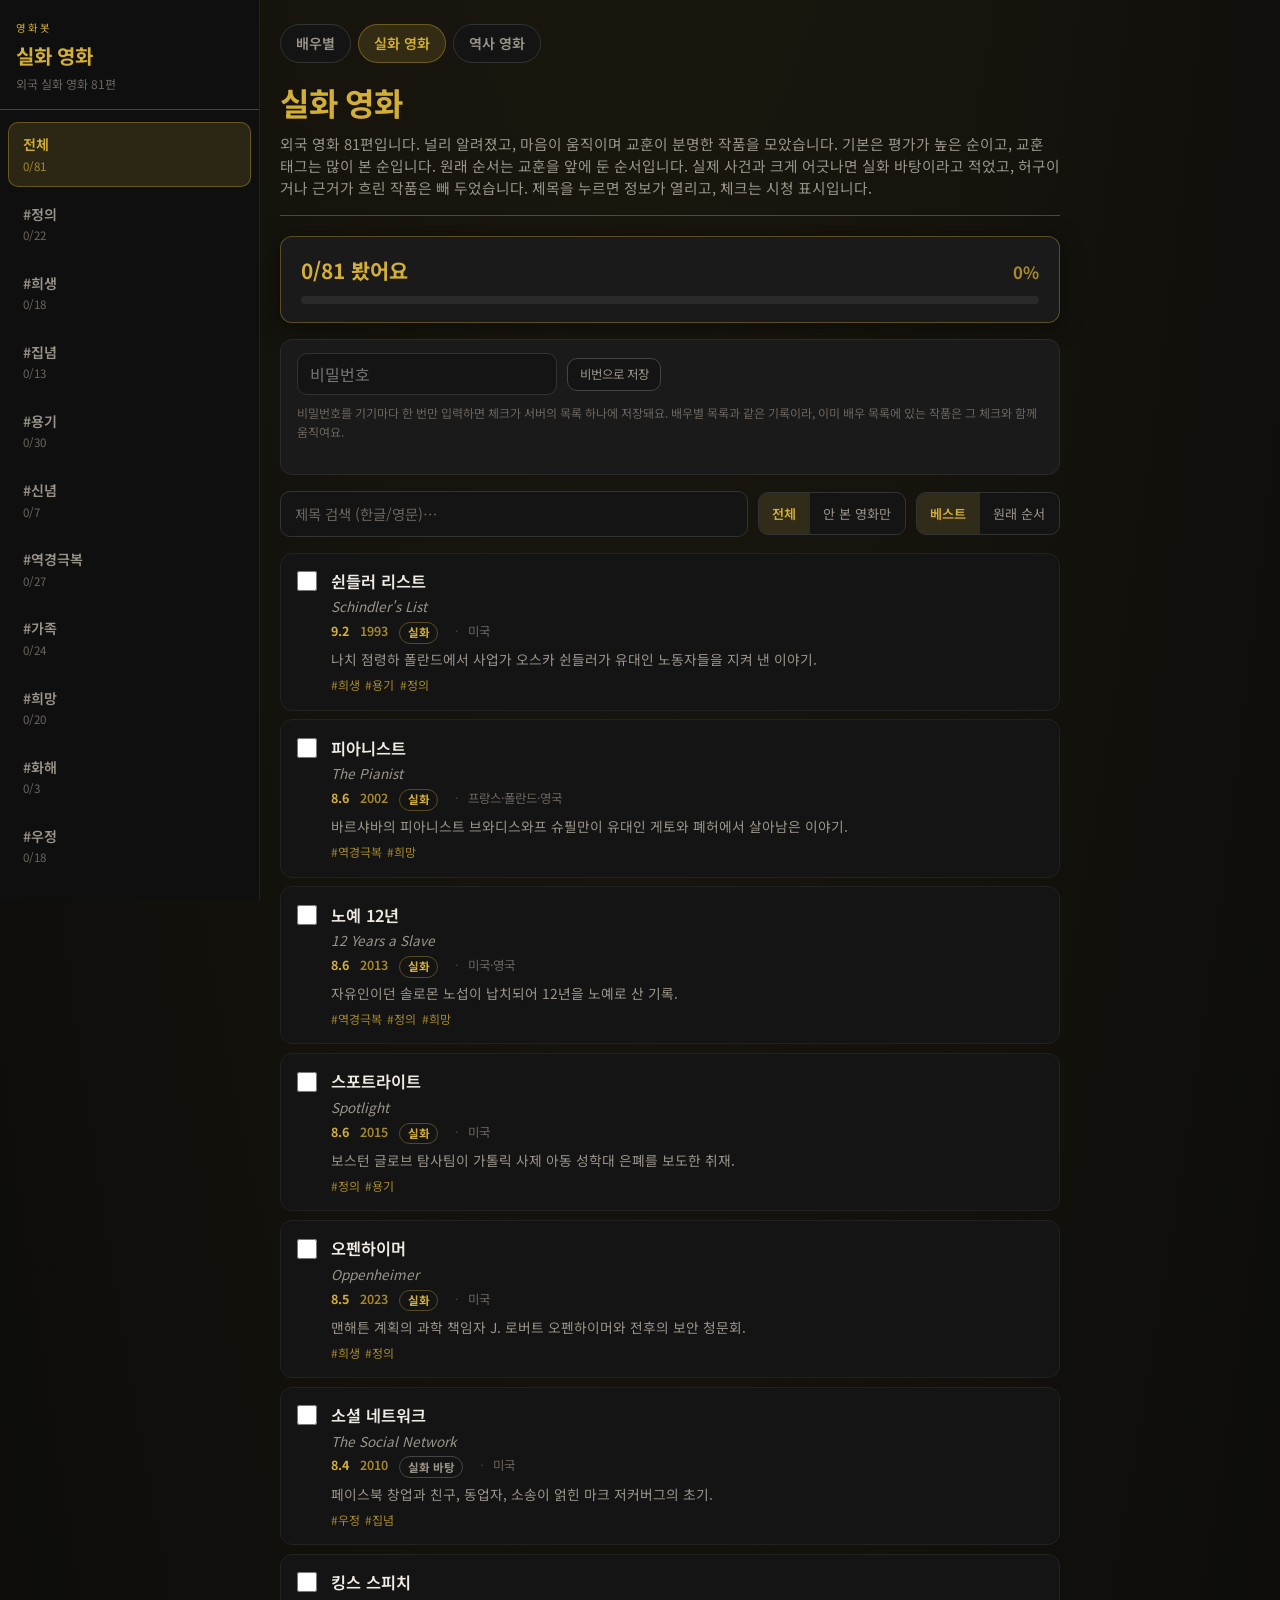
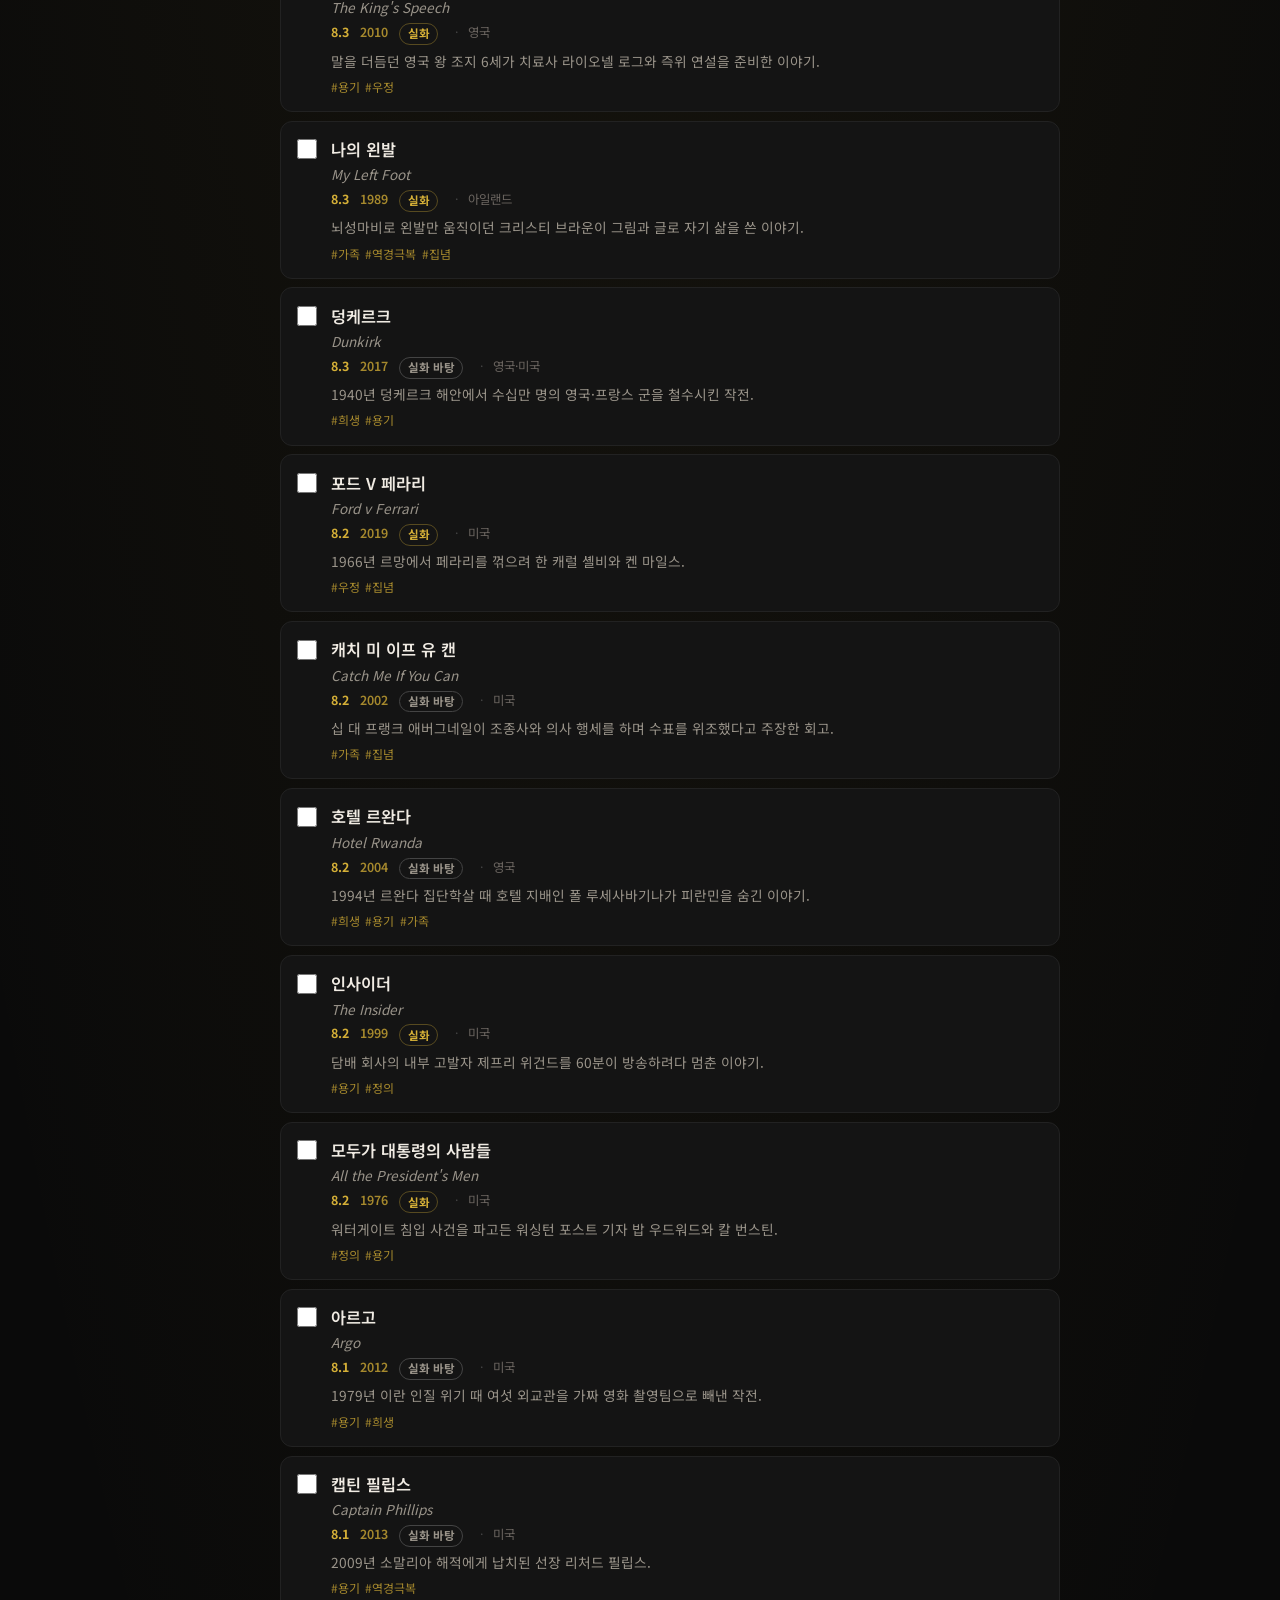
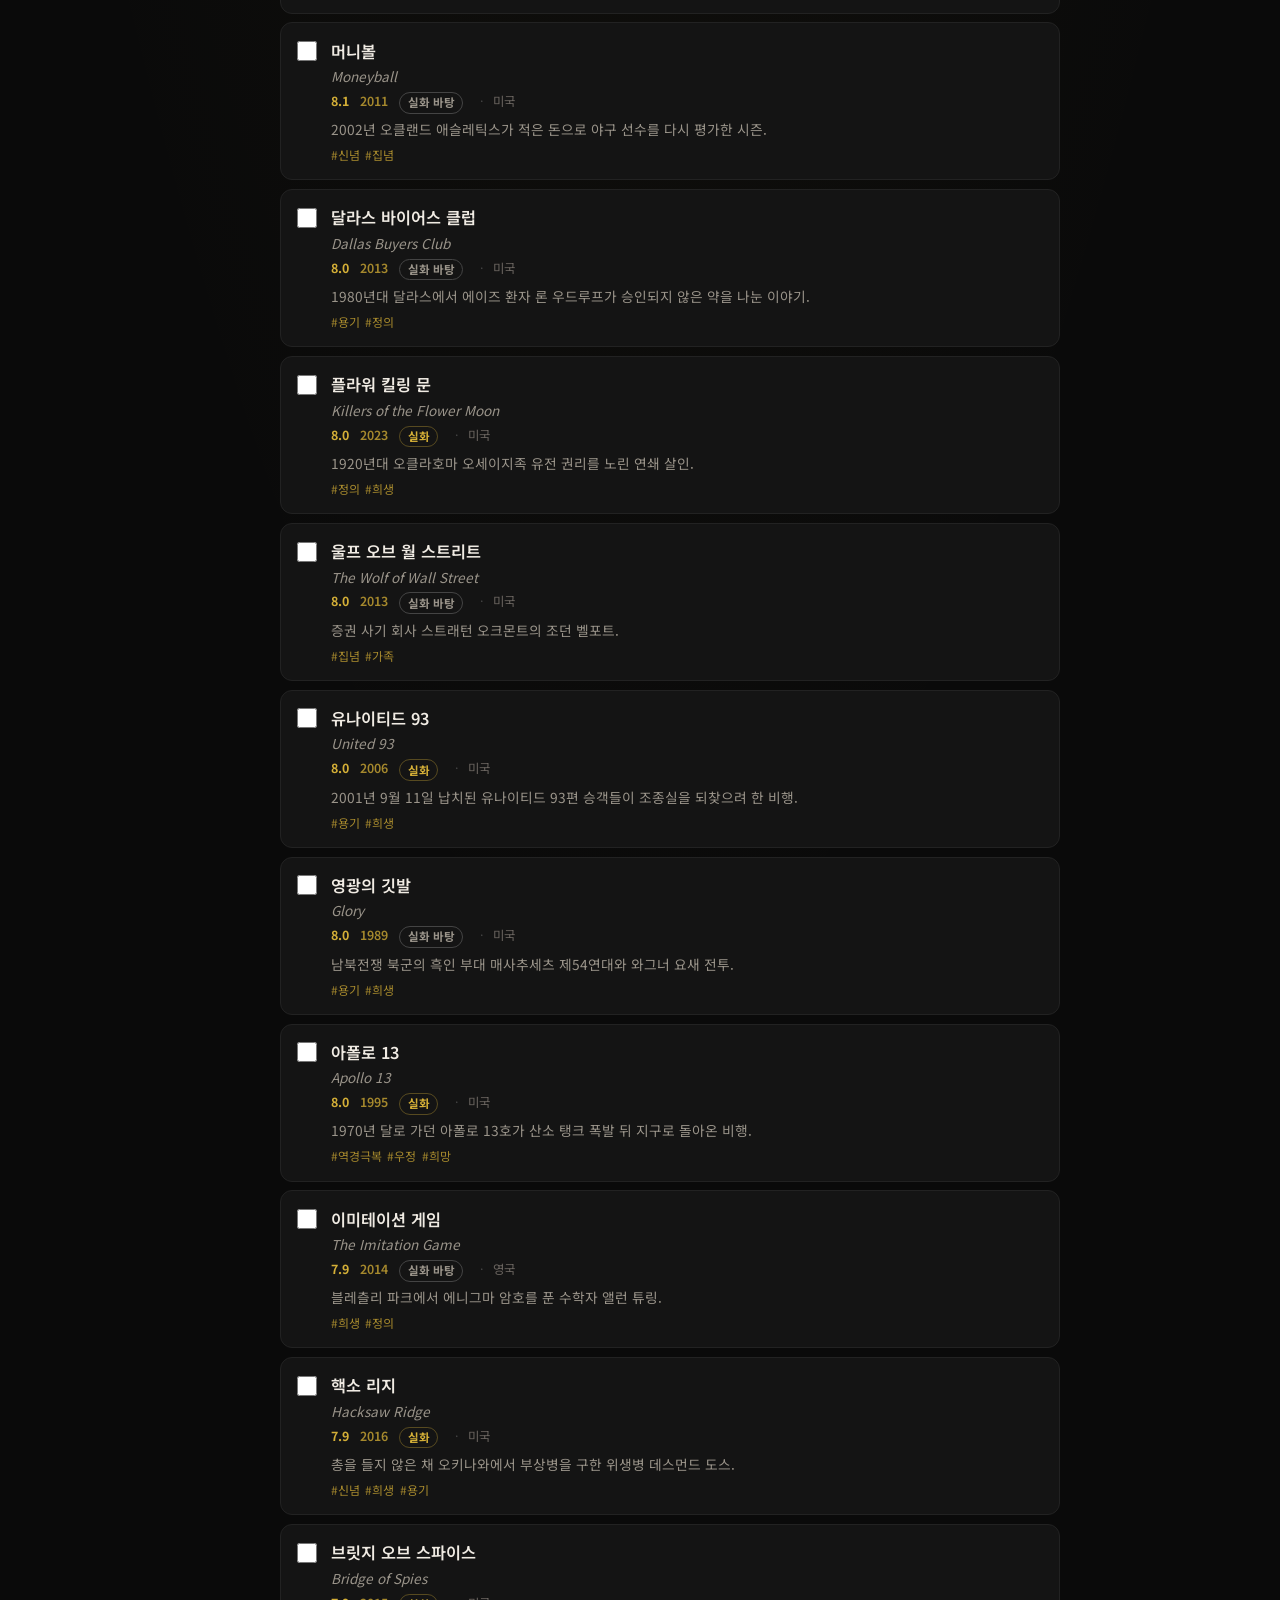
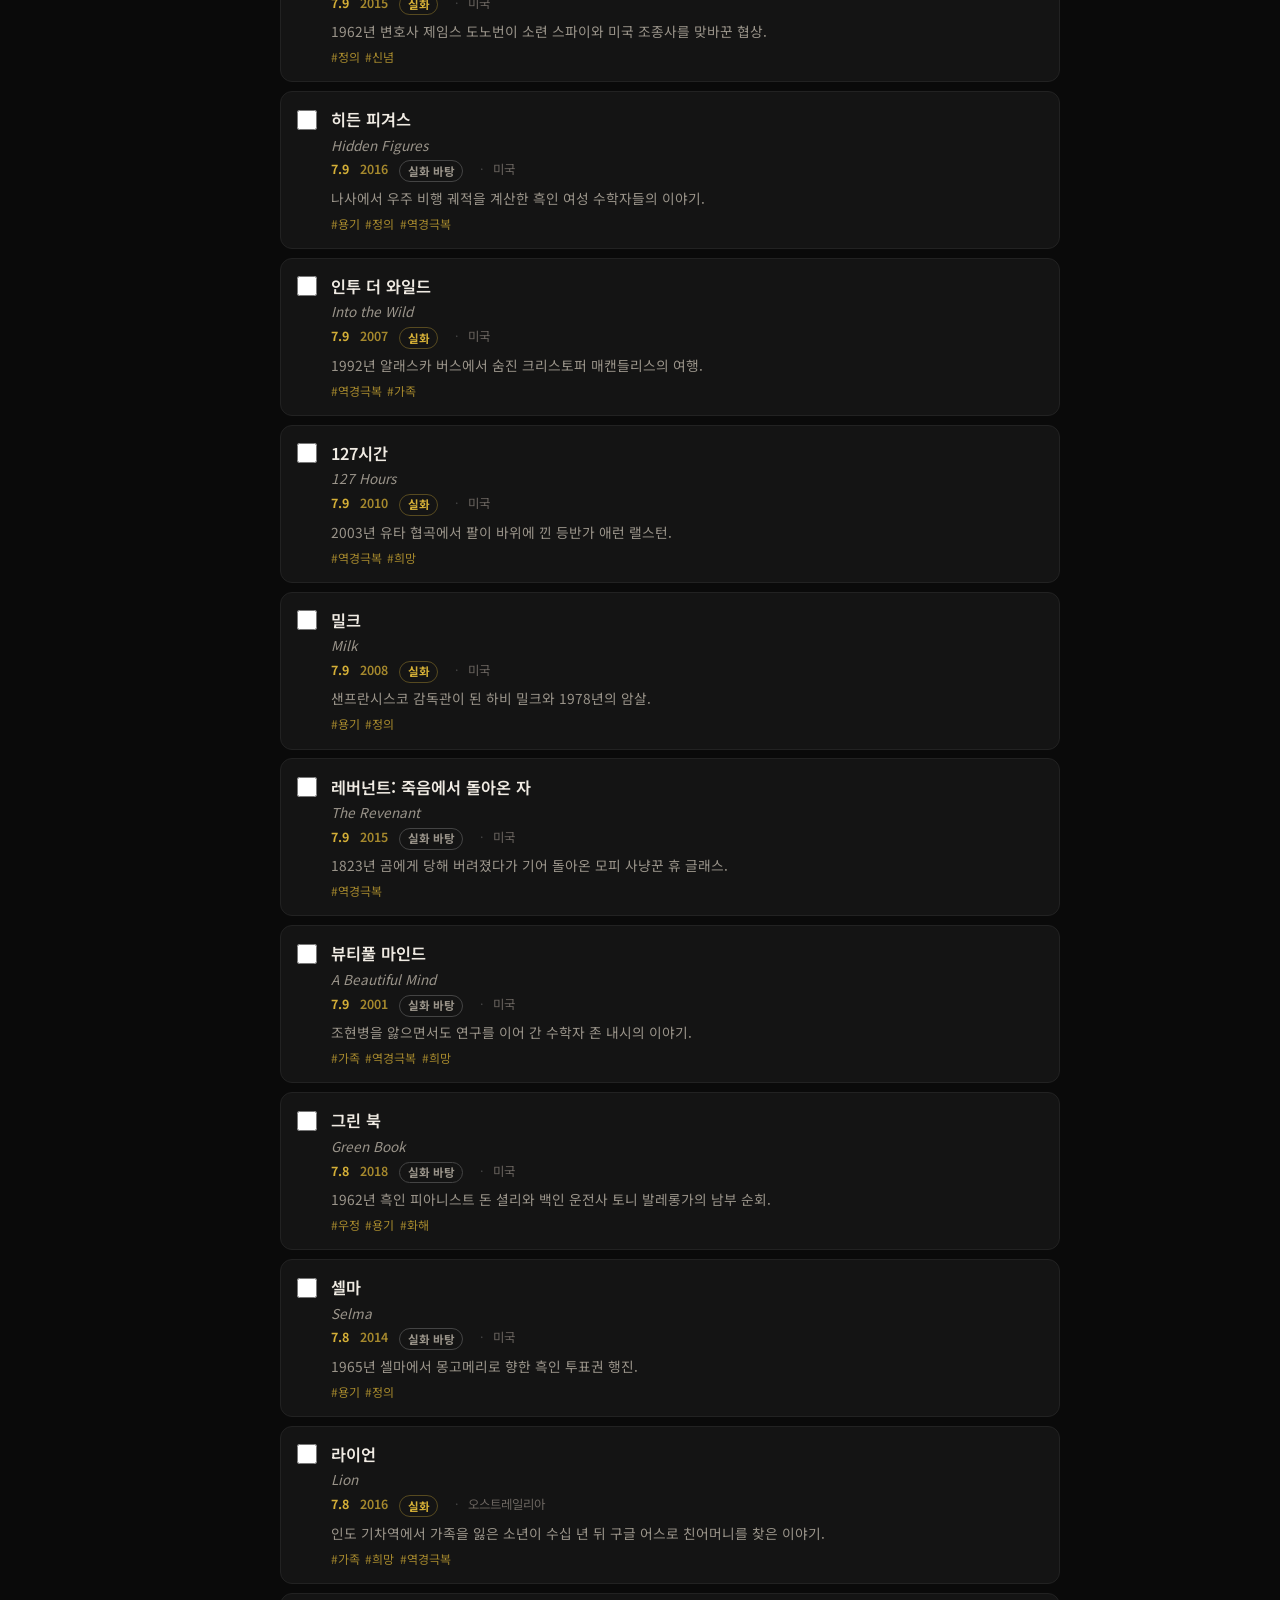
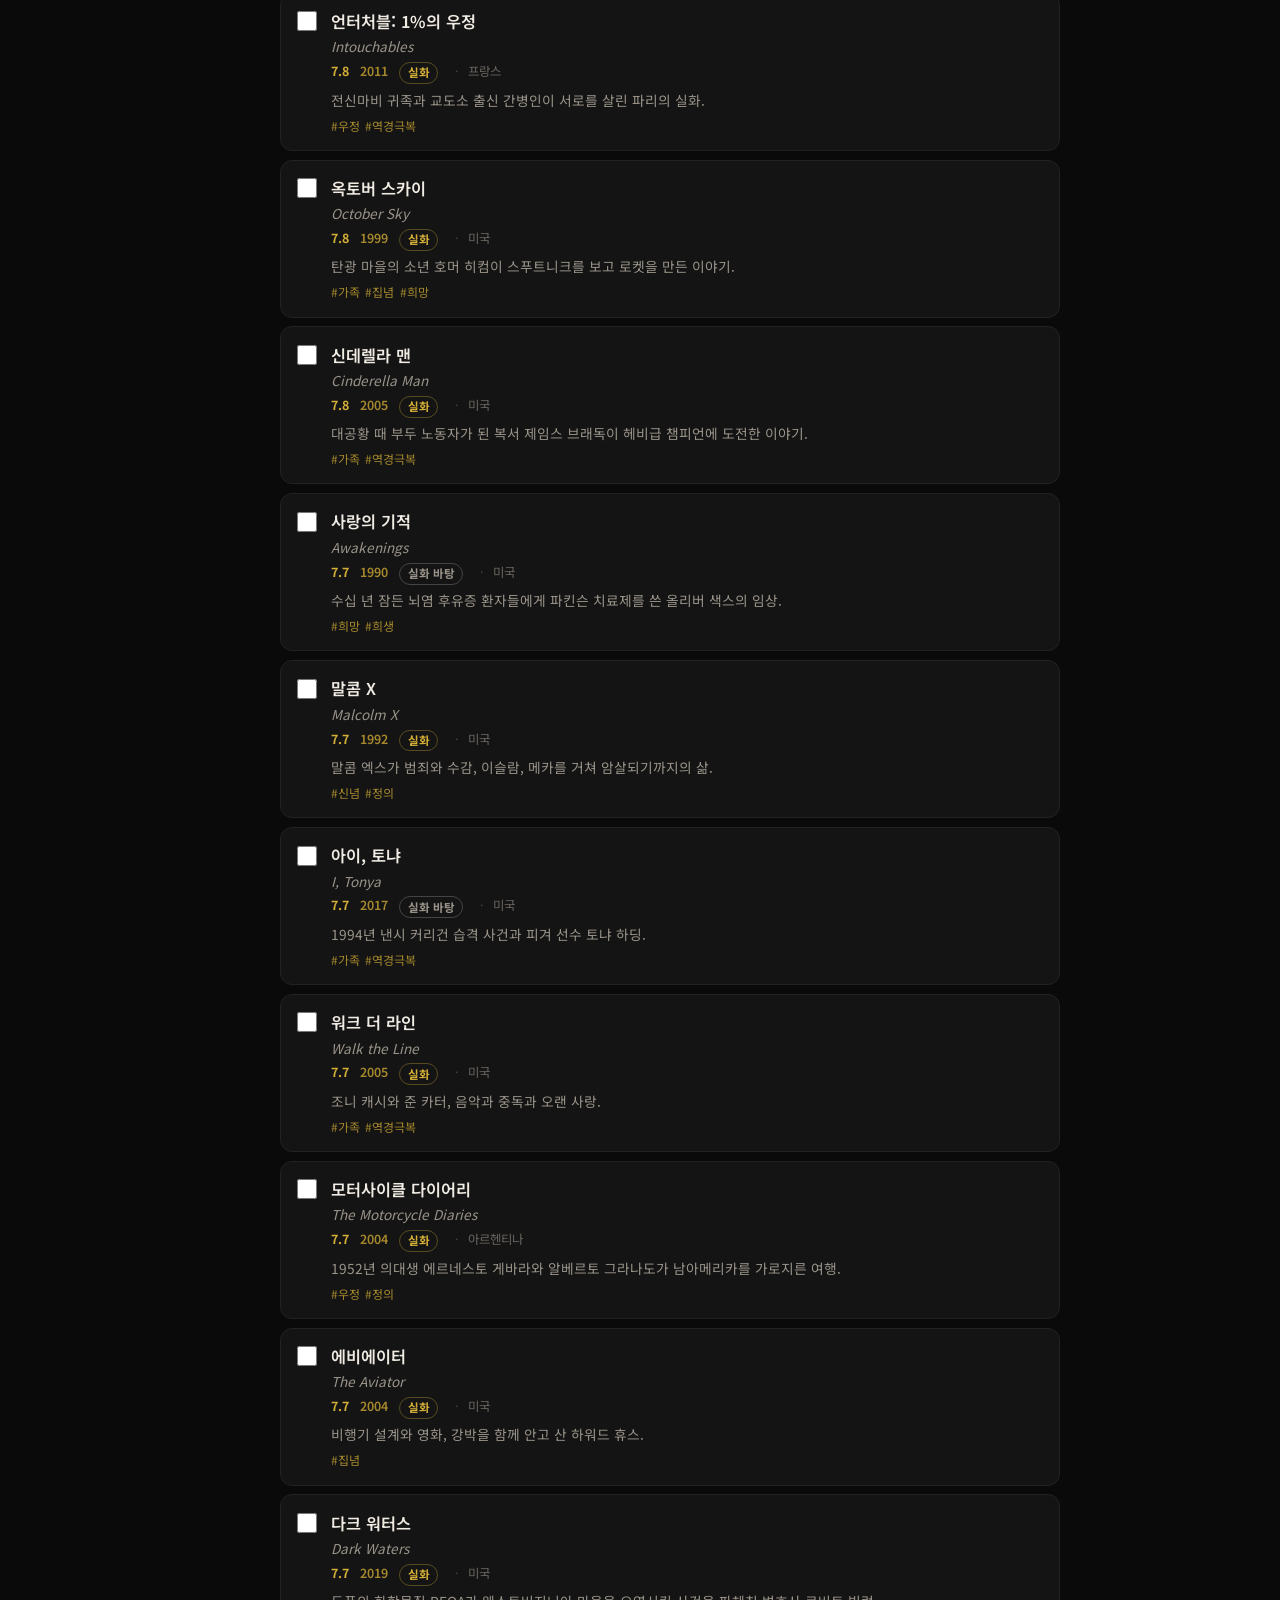
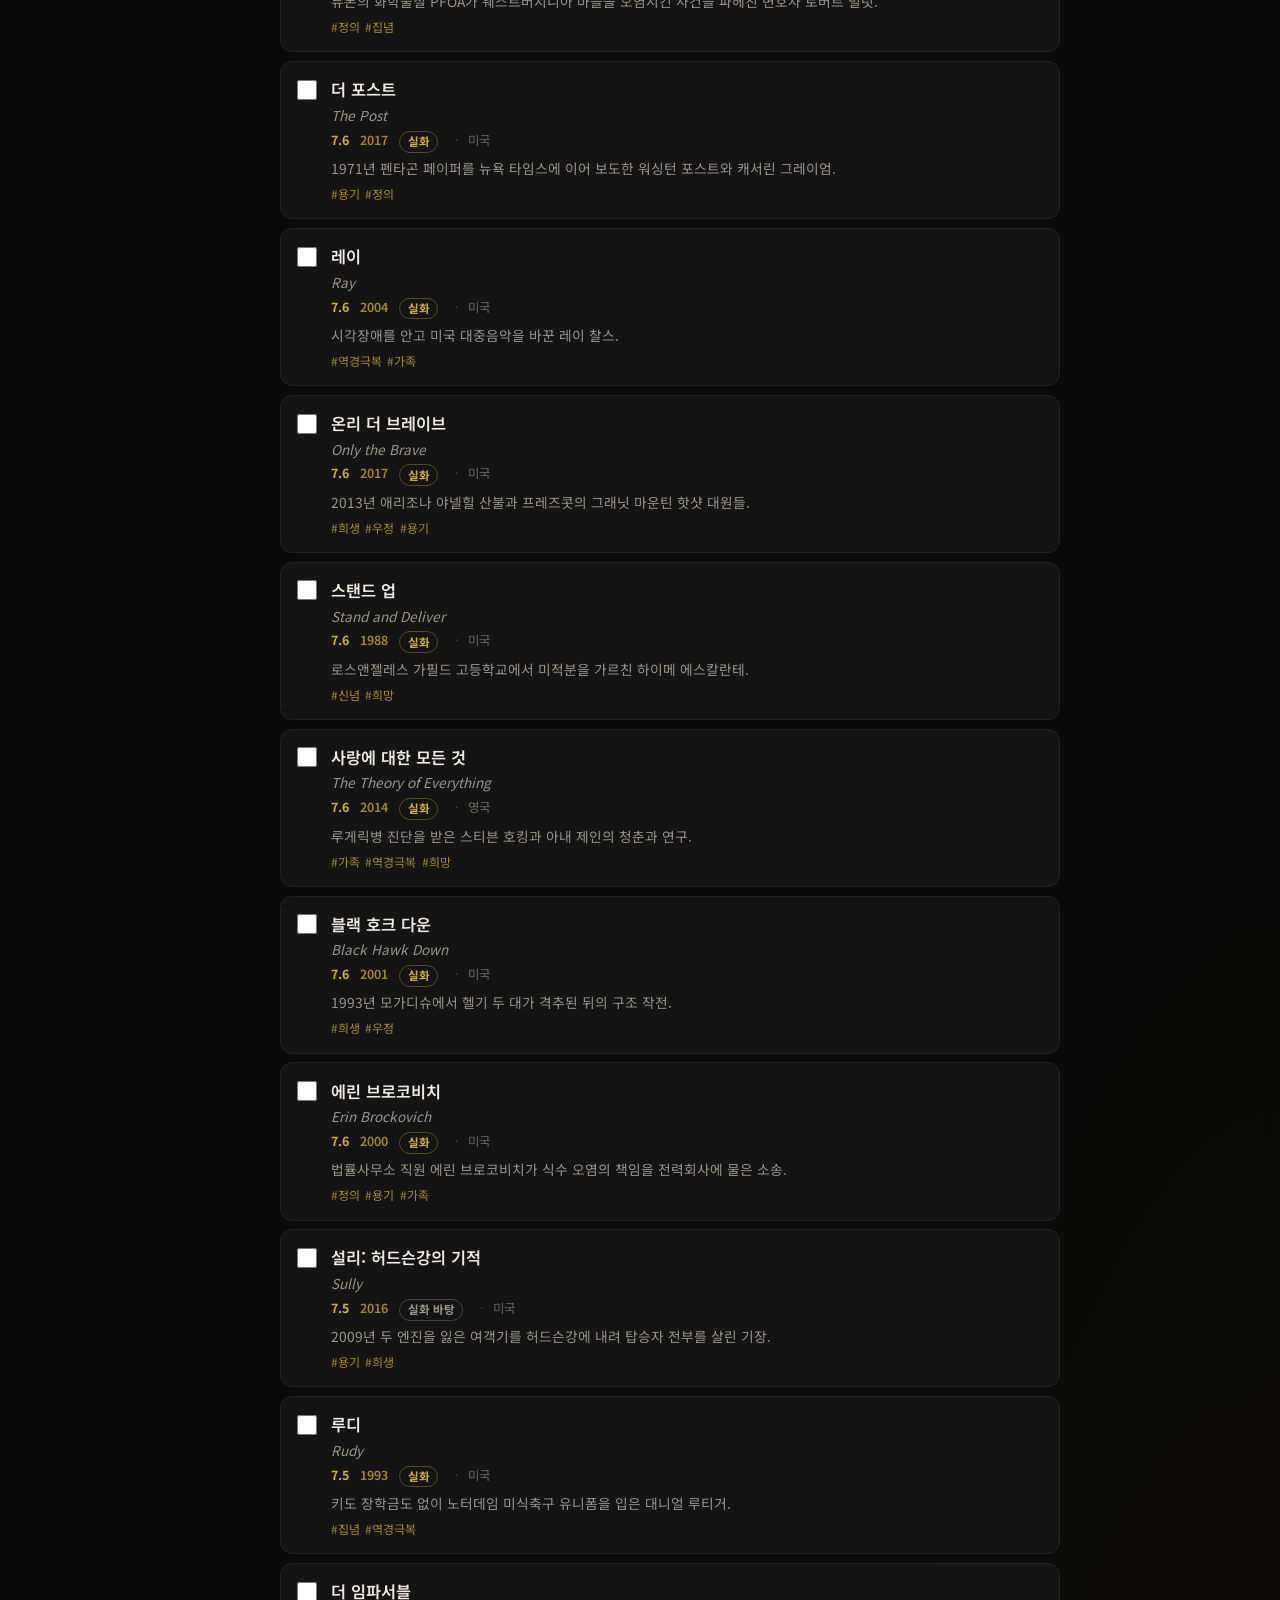
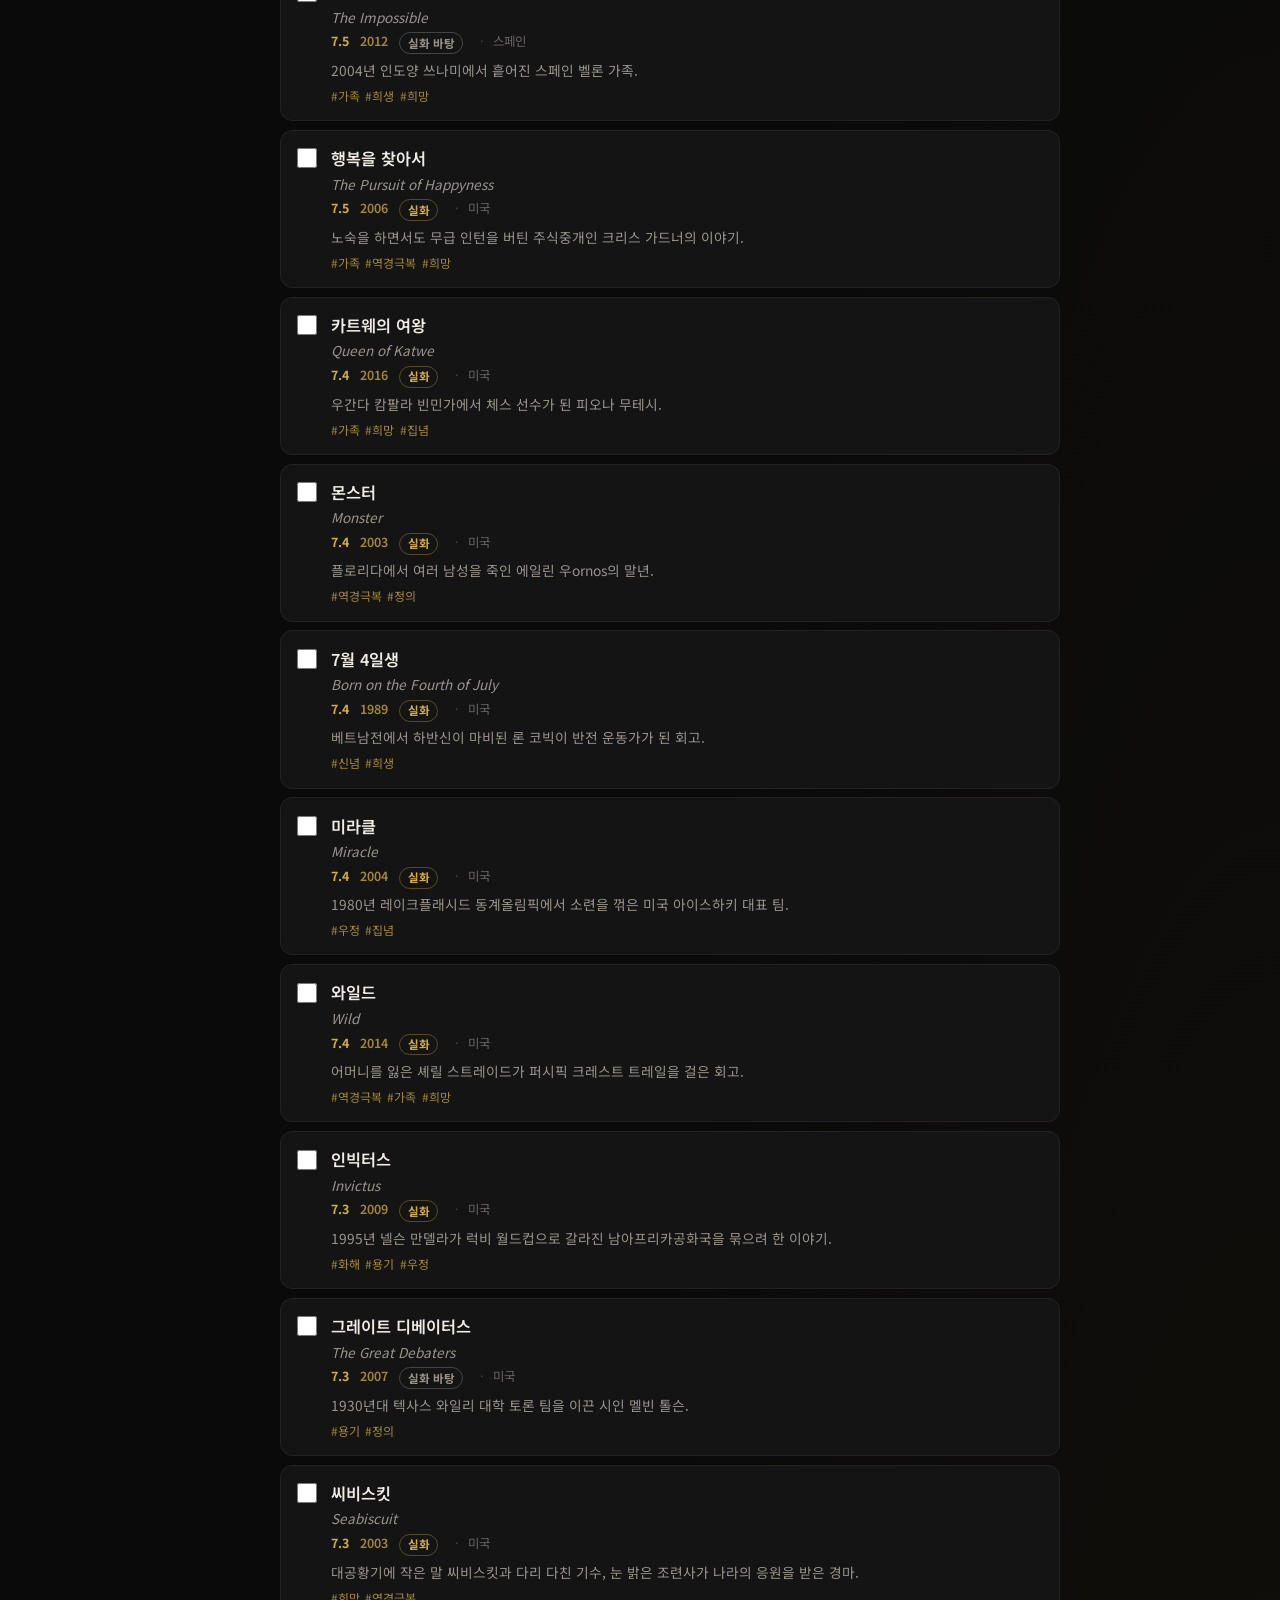
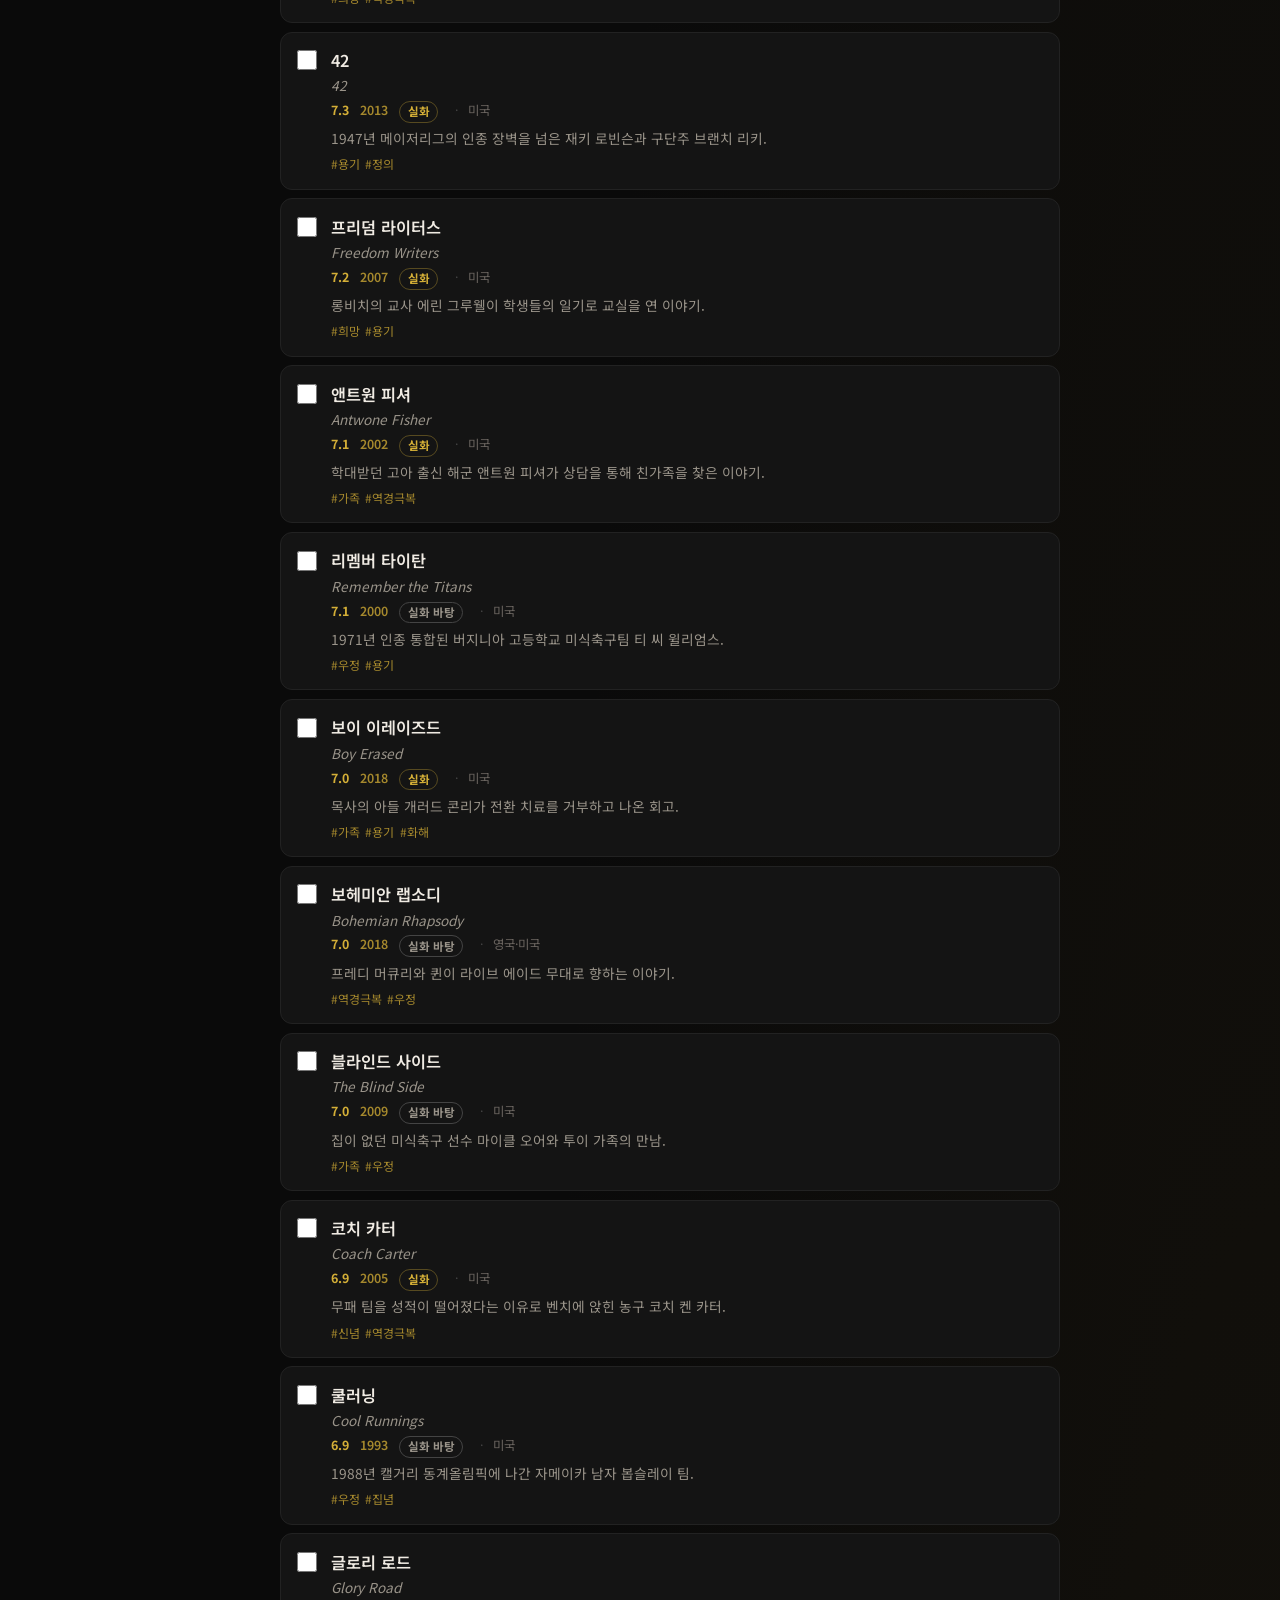
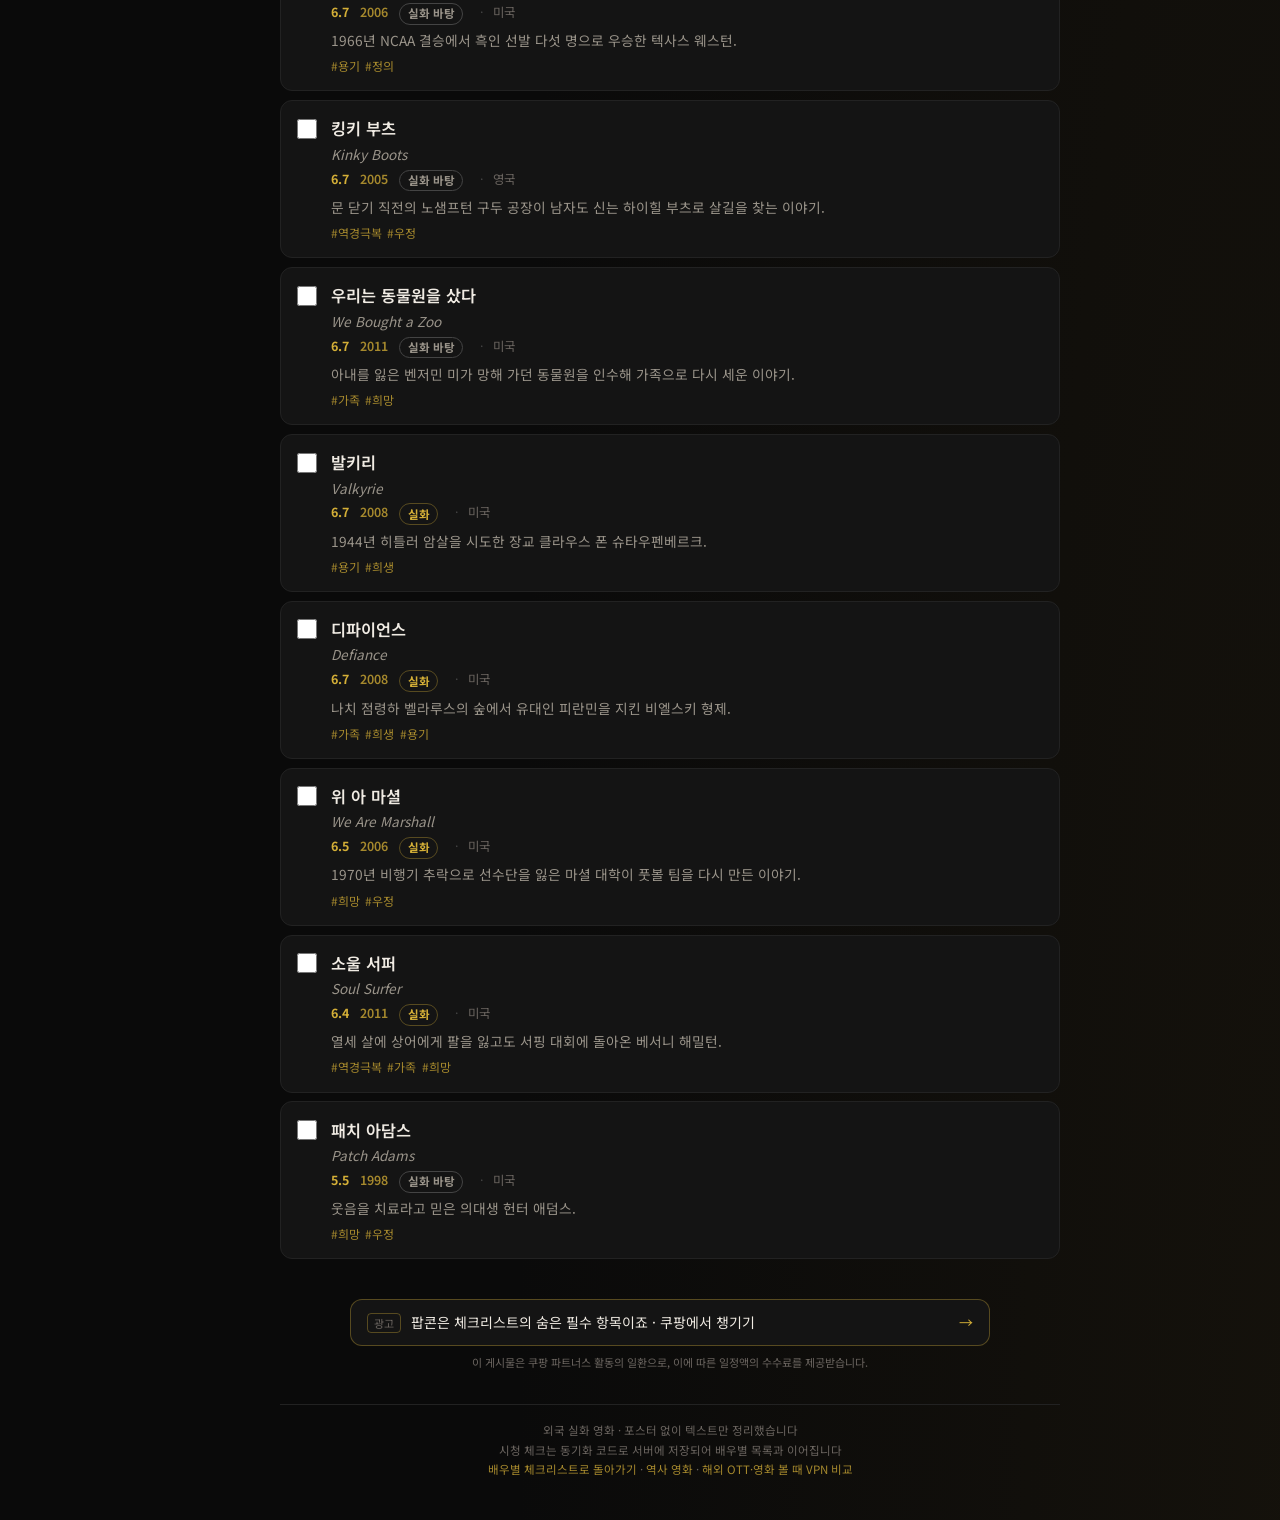
==== commit 1a8123fb: "해외 OTT·영화 볼 때 VPN 비교 페이지를 추가한다. 서프샤크·노드VPN·익스프레스VPN 공식 안내를 비교하고, 링크프라이스 추적 링크는 vpn-config.js에서 관리한다." ====
--- a/true-stories.html
+++ b/true-stories.html
@@ -2652,8 +2652,10 @@
 <div class="app">
   <aside class="sidebar" id="sidebar" aria-label="교훈 태그">
     <div class="sidebar-head">
-      <p class="eyebrow">영화봇</p>
-      <p class="sidebar-title">실화 영화</p>
+      <a href="/" class="site-title" aria-label="첫 화면으로">
+        <p class="eyebrow">영화봇</p>
+        <p class="sidebar-title">실화 영화</p>
+      </a>
       <p class="sub" id="sidebar-total">외국 실화 영화 81편</p>
     </div>
     <nav class="actor-nav" id="tag-nav">
@@ -4828,6 +4830,8 @@
 </article>
     </div>
     <p class="empty" id="empty">검색·필터 결과가 없습니다.</p>
+    <div class="nadoo-ad" data-types="linkprice"></div>
+    <div class="nadoo-ad" data-types="apple"></div>
     <aside class="cpb" aria-label="광고">
       <a class="cpb-link" href="https://link.coupang.com/a/hsdzLh1vB6" target="_blank" rel="sponsored noopener noreferrer nofollow">
         <span class="cpb-label">광고</span>
@@ -4839,12 +4843,13 @@
     <footer>
       외국 실화 영화 · 포스터 없이 텍스트만 정리했습니다<br />
       시청 체크는 동기화 코드로 서버에 저장되어 배우별 목록과 이어집니다<br />
-      <a href="/">배우별 체크리스트로 돌아가기</a> · <a href="/?list=history">역사 영화</a>
+      <a href="/">배우별 체크리스트로 돌아가기</a> · <a href="/?list=history">역사 영화</a> · <a href="/vpn">해외 OTT·영화 볼 때 VPN 비교</a>
     </footer>
   </main>
 </div>
 <button type="button" class="menu-toggle" id="menu-toggle" aria-label="교훈 태그 열기">주제 선택</button>
 <script src="/sync-client.js"></script>
 <script src="/true-stories.js"></script>
+<script src="https://nadoo-ads.vercel.app/ads.js" defer></script>
 </body>
 </html>
--- a/styles.css
+++ b/styles.css
@@ -61,6 +61,24 @@
   font-size: 1.25rem;
   color: var(--gold);
   font-weight: 700;
+}
+.sidebar-head .site-title {
+  display: block;
+  text-decoration: none;
+  color: inherit;
+  cursor: pointer;
+}
+.sidebar-head .site-title:hover h1,
+.sidebar-head .site-title:hover .sidebar-title,
+.sidebar-head .site-title:focus-visible h1,
+.sidebar-head .site-title:focus-visible .sidebar-title {
+  text-decoration: underline;
+  text-underline-offset: 0.15em;
+}
+.sidebar-head .site-title:focus-visible {
+  outline: 2px solid var(--gold);
+  outline-offset: 4px;
+  border-radius: 6px;
 }
 .sidebar-head .sub {
   font-size: 0.75rem;
